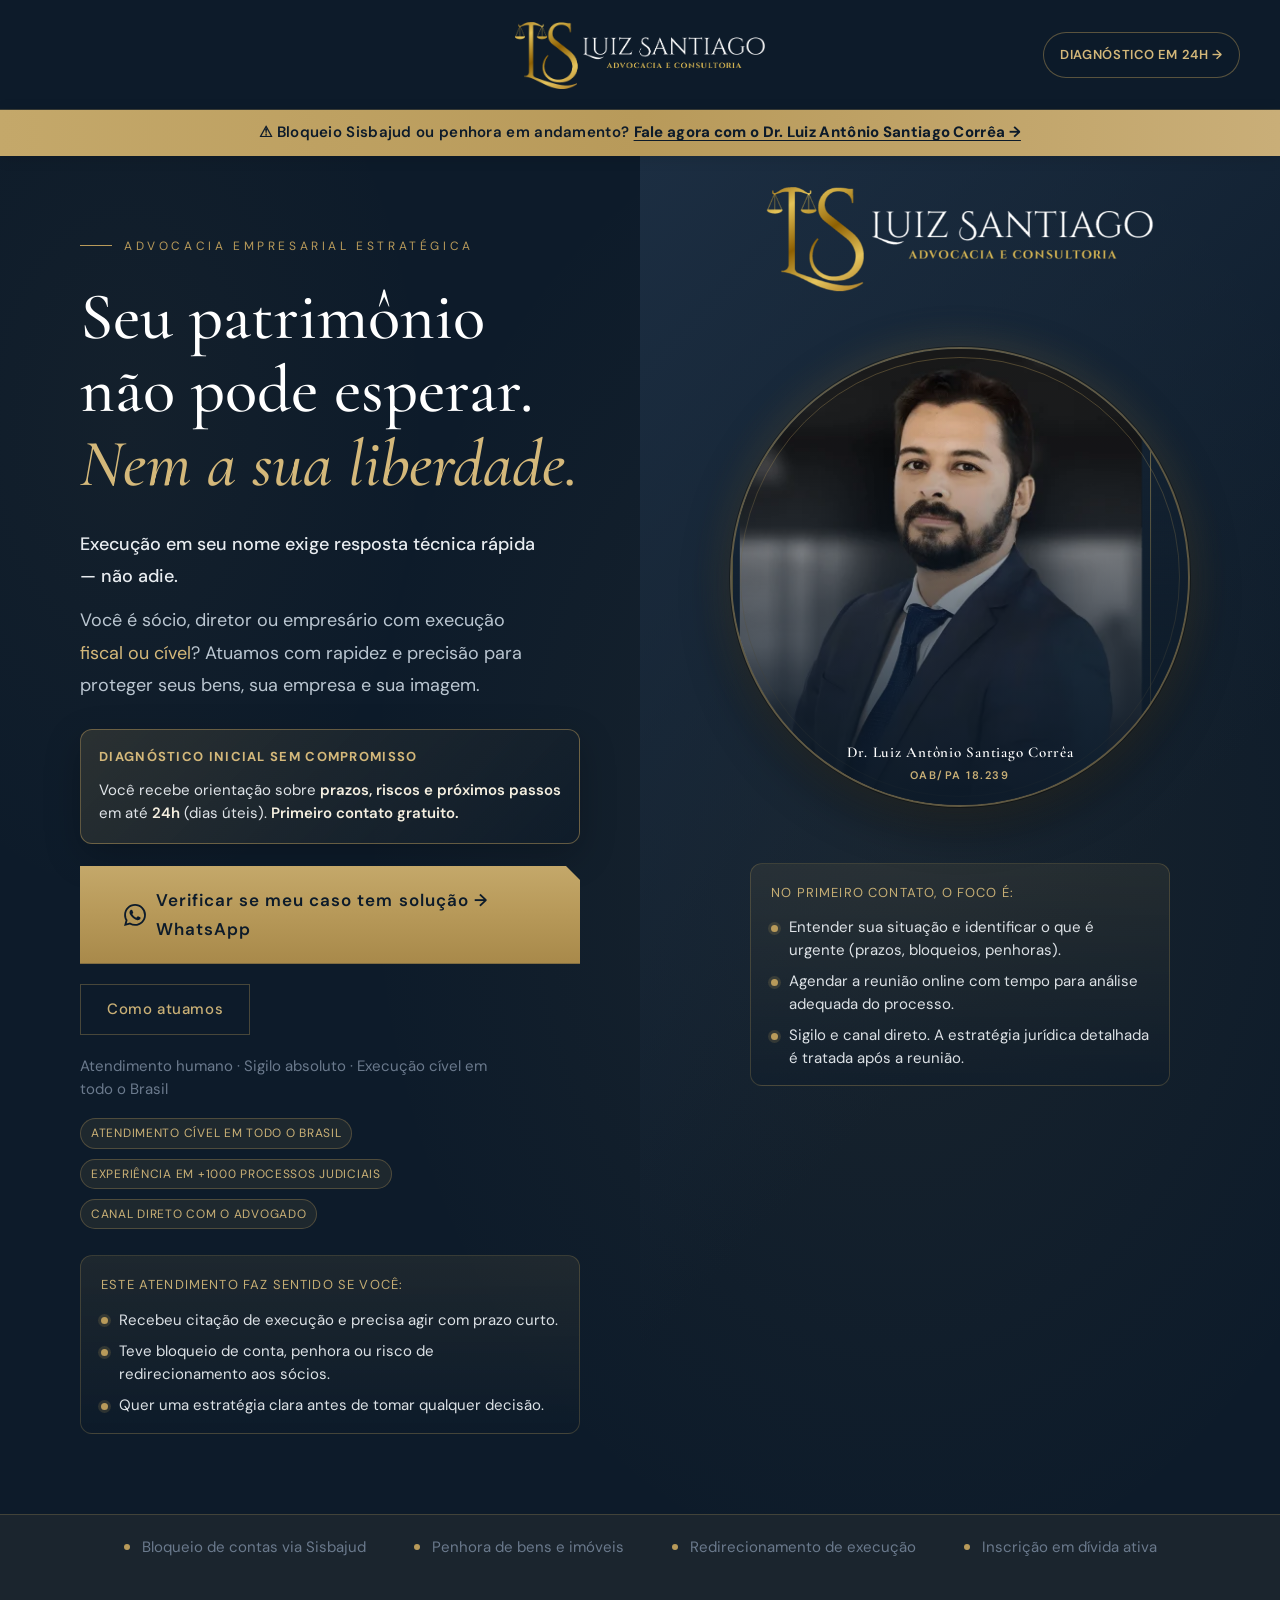
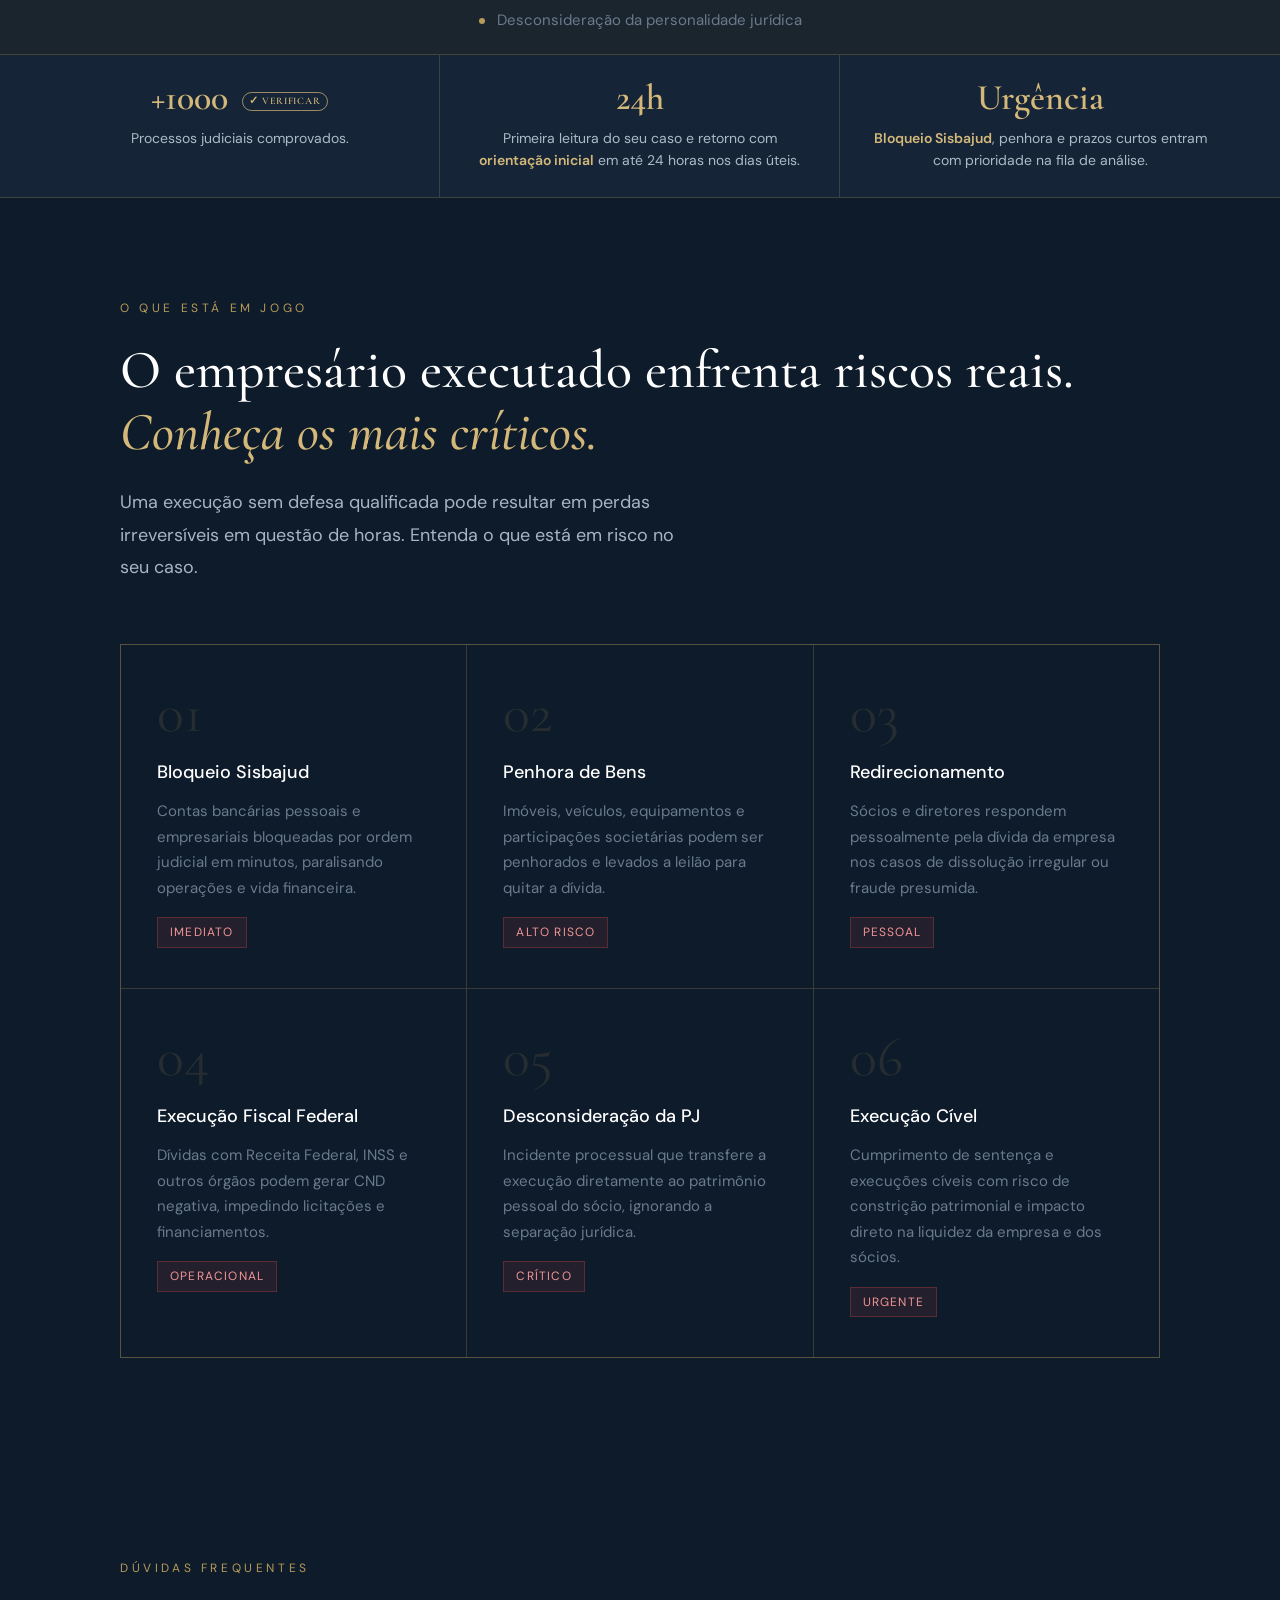
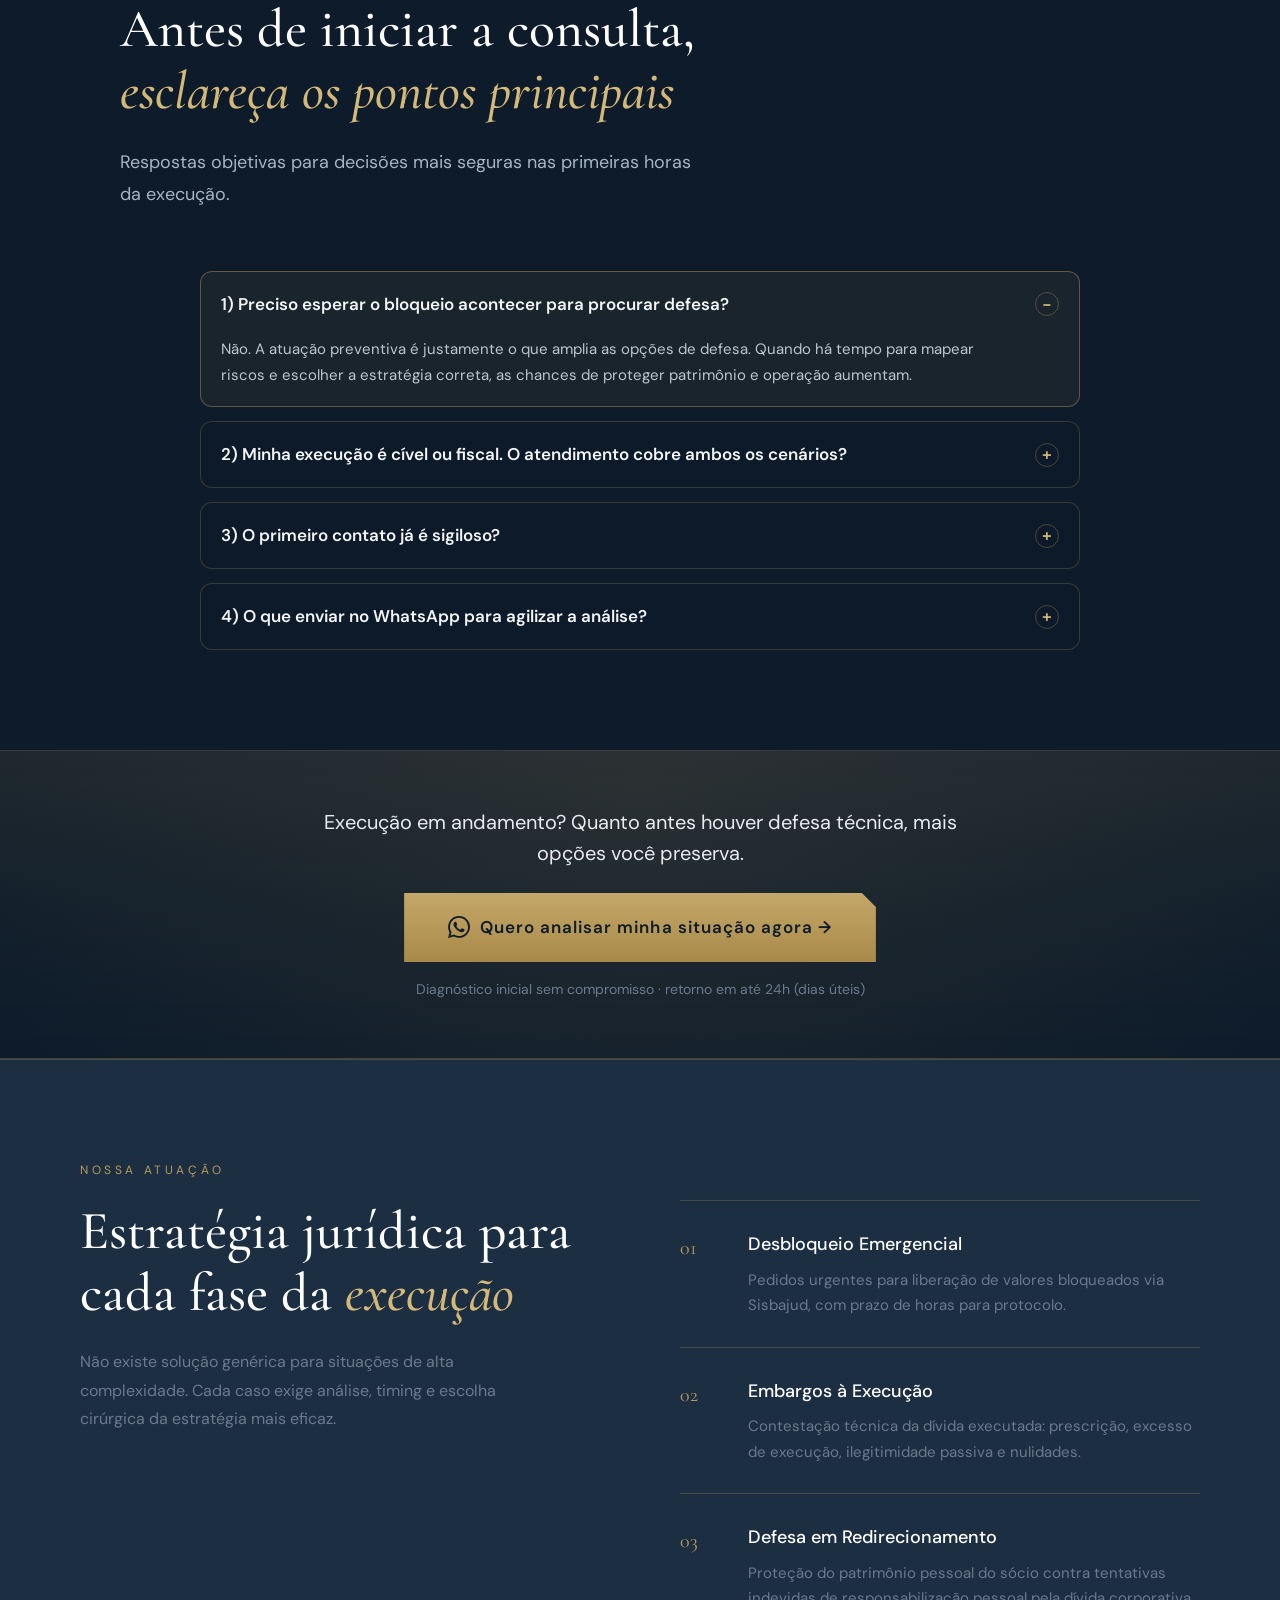
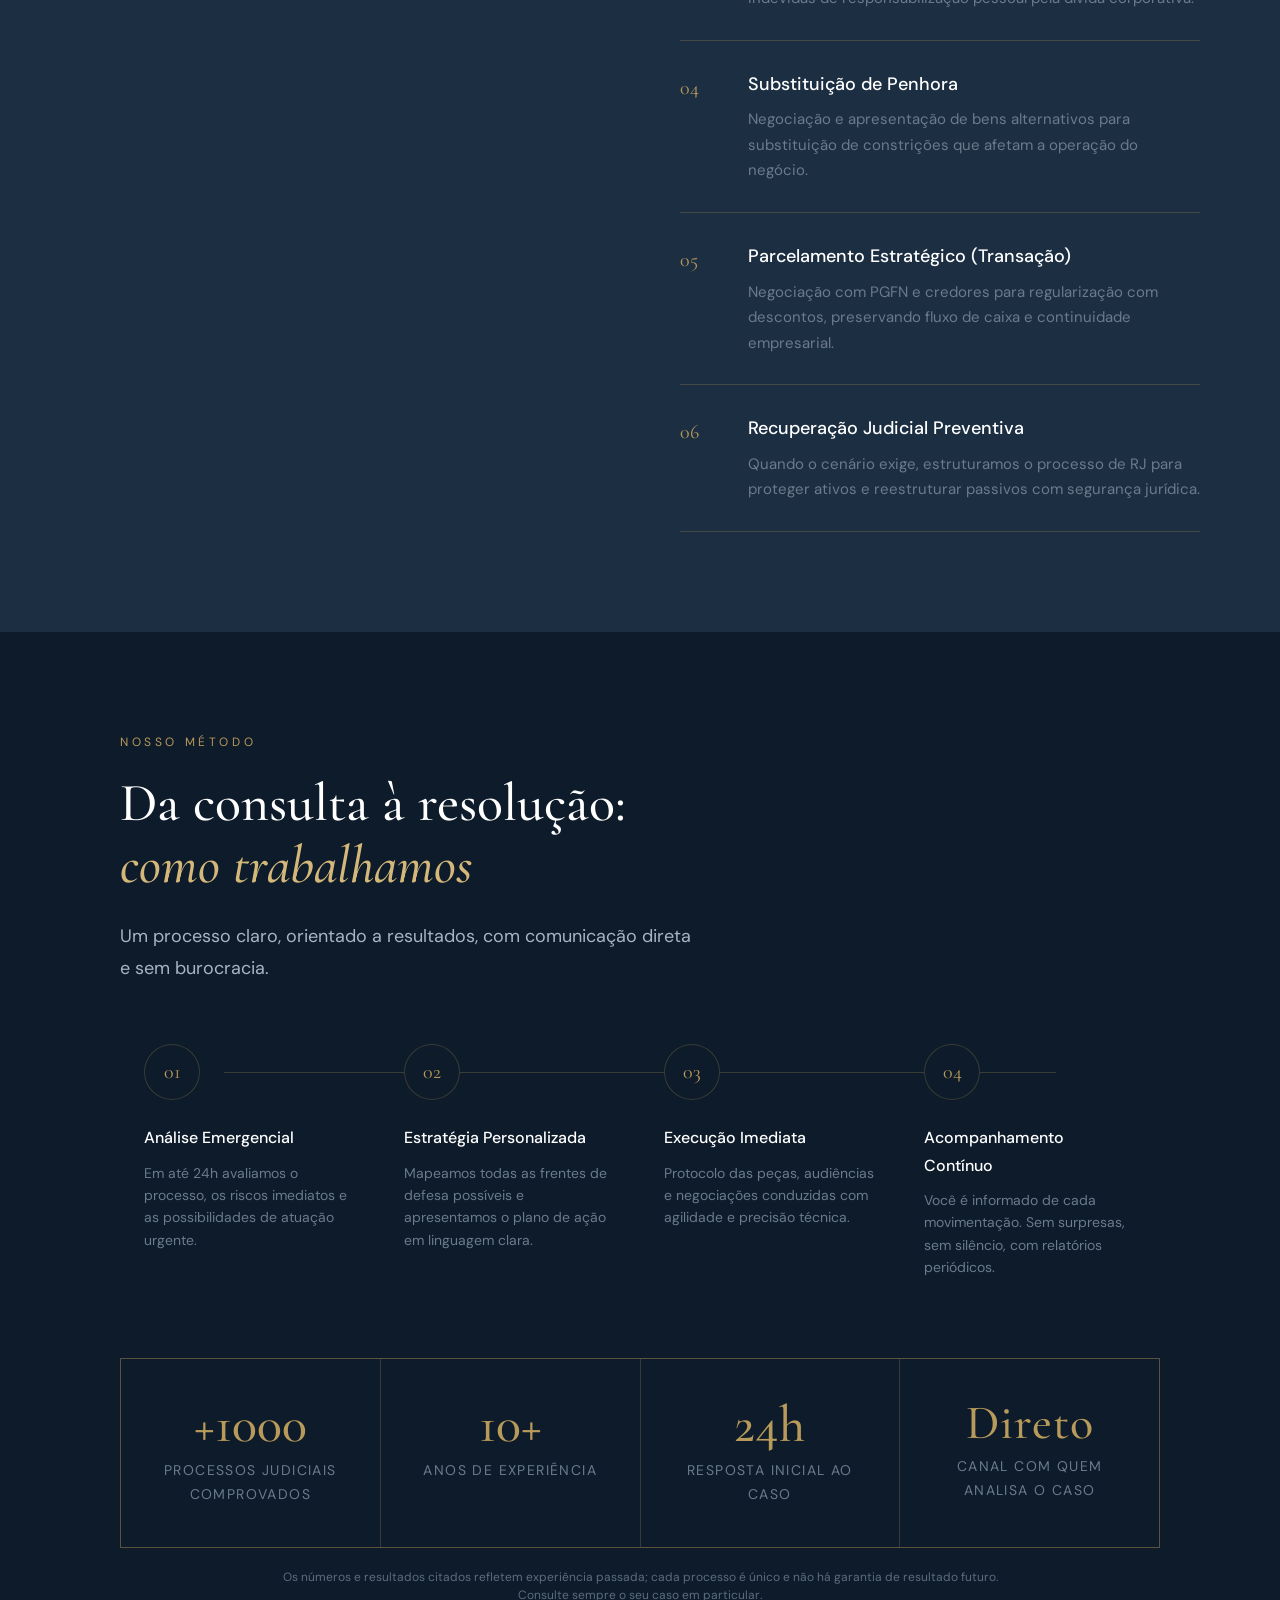
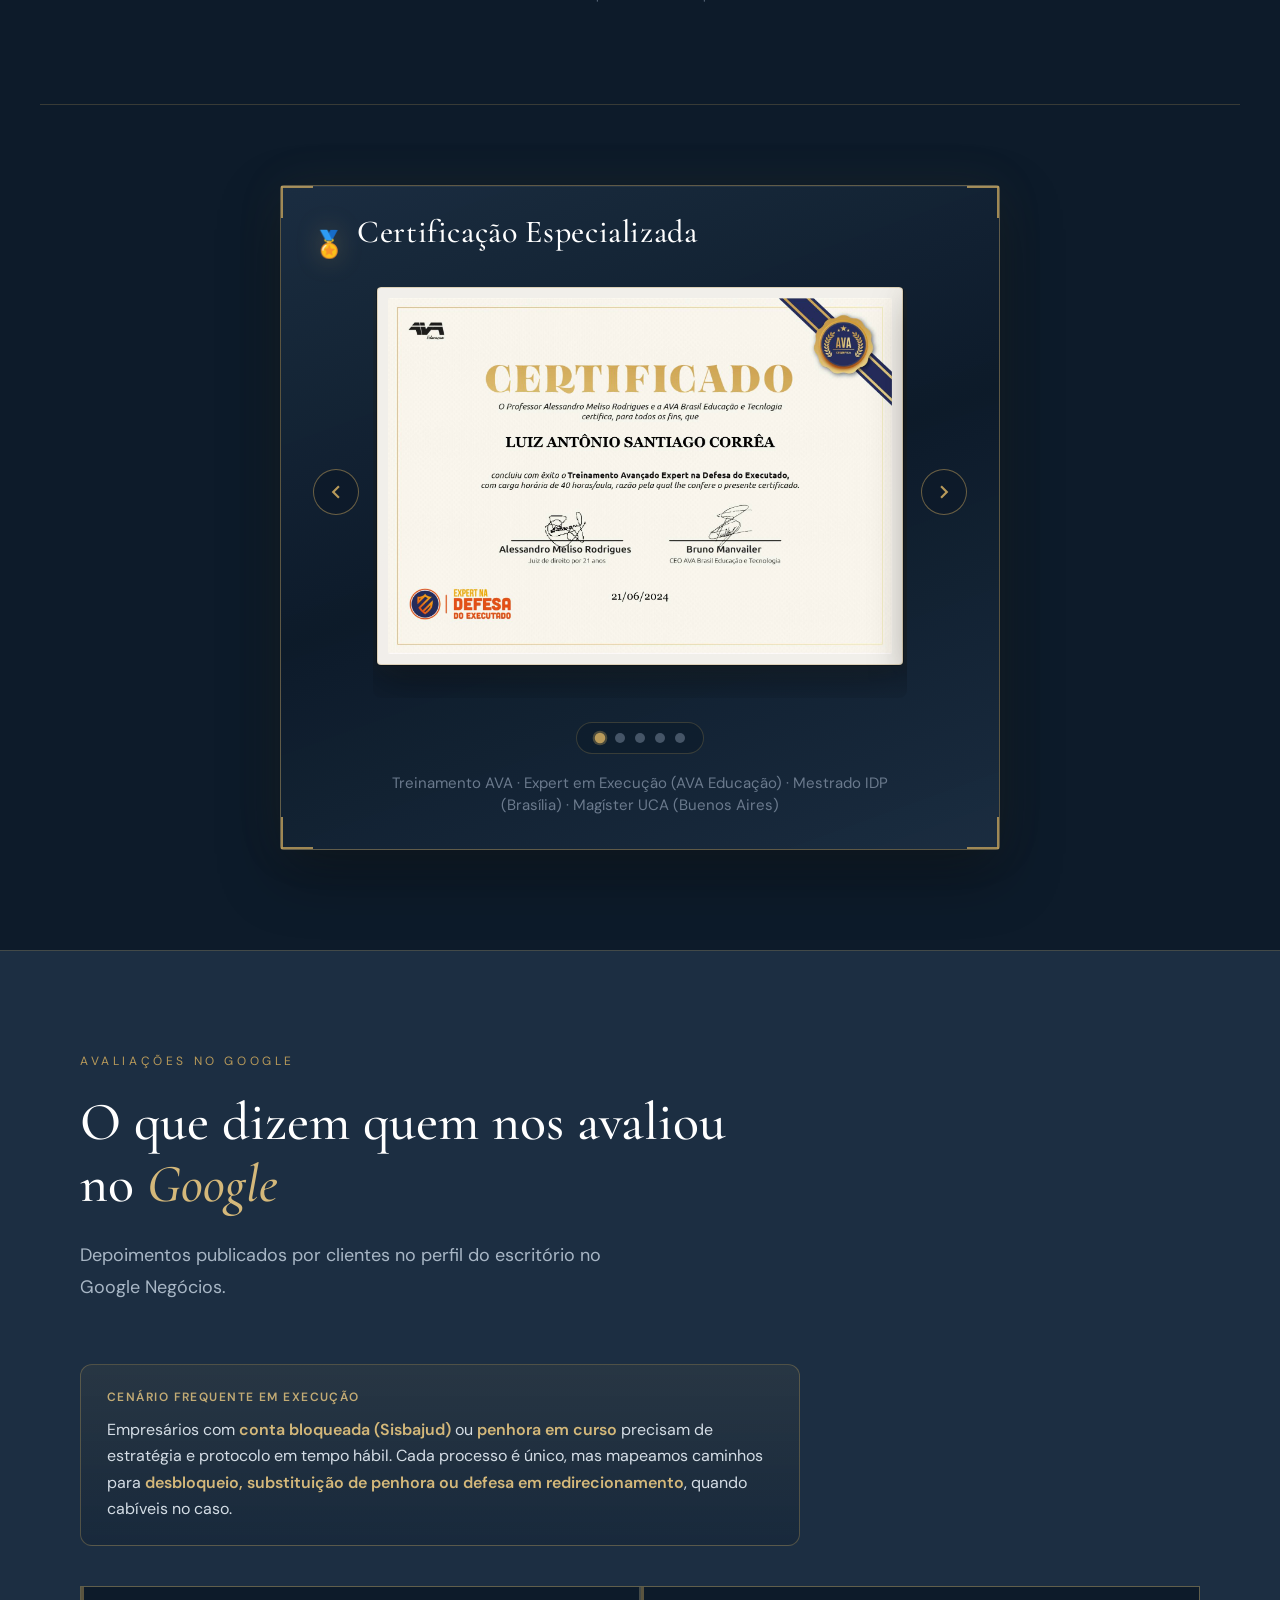
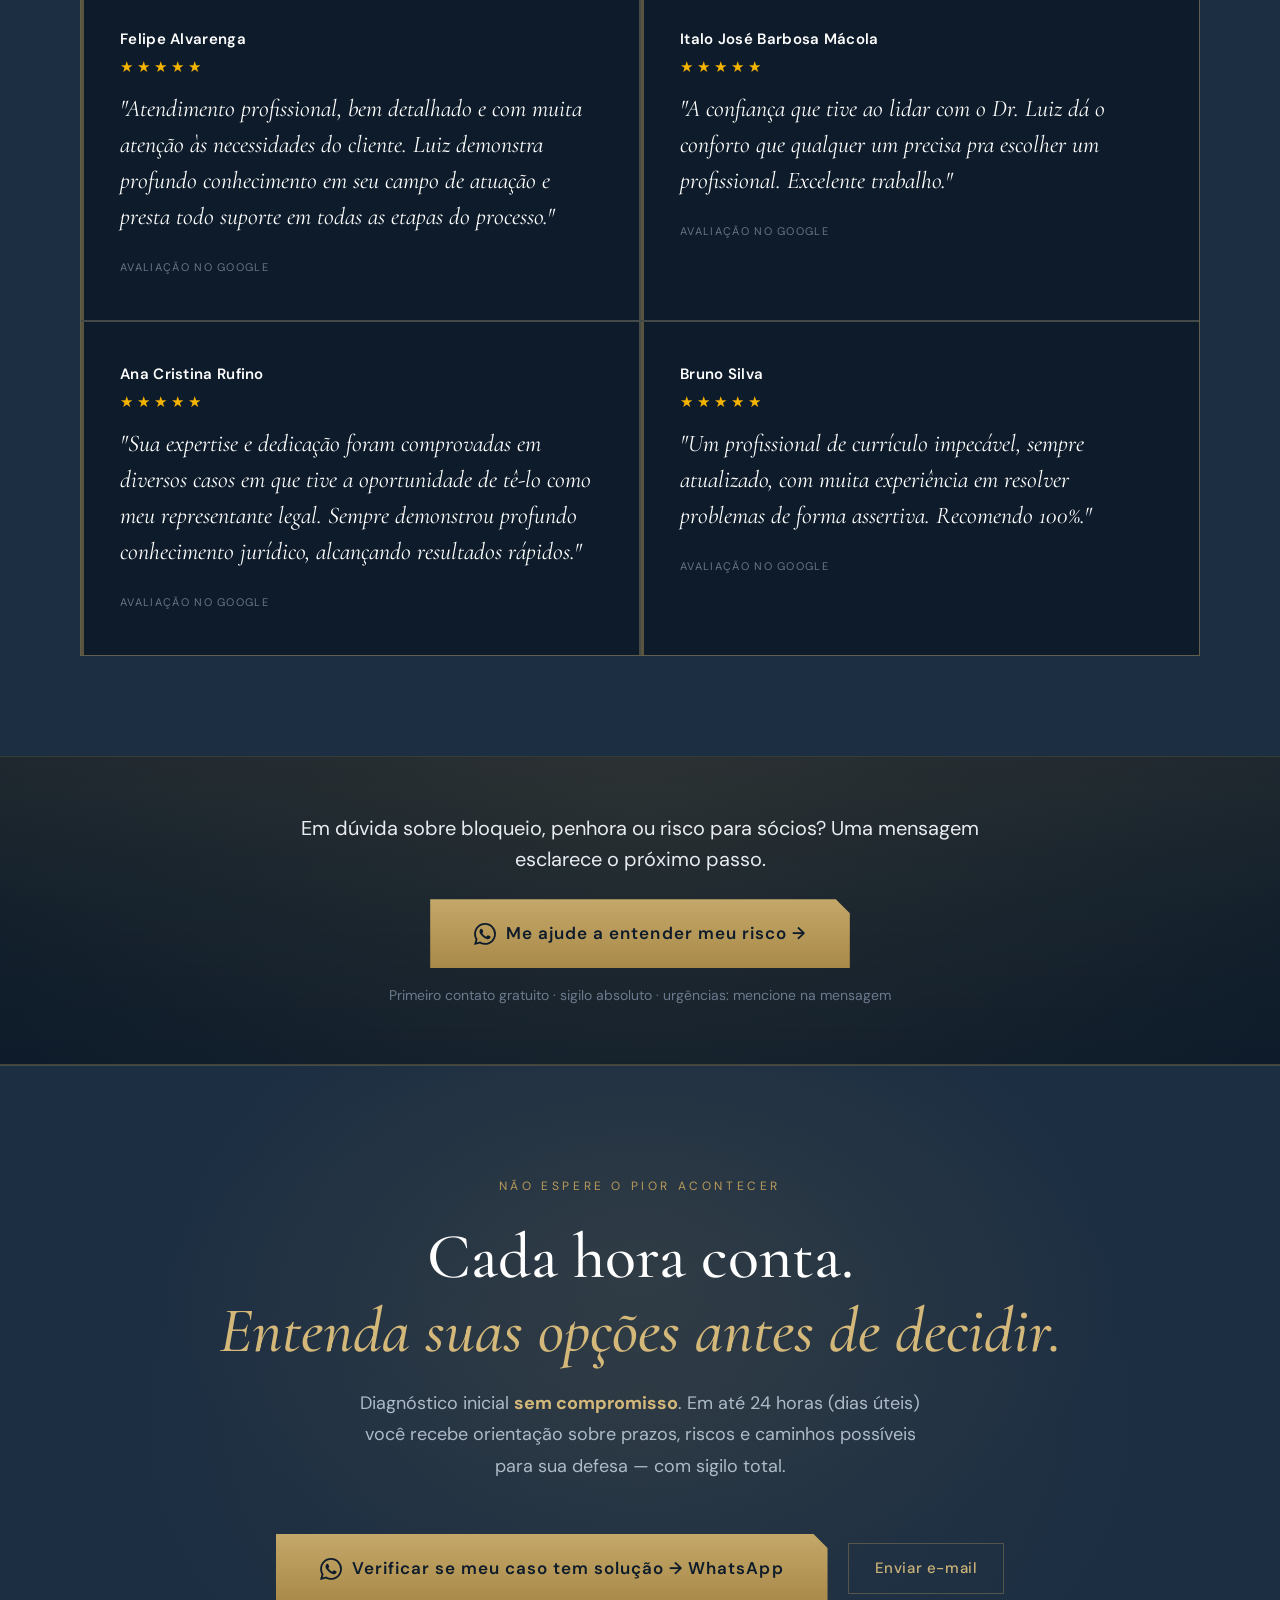
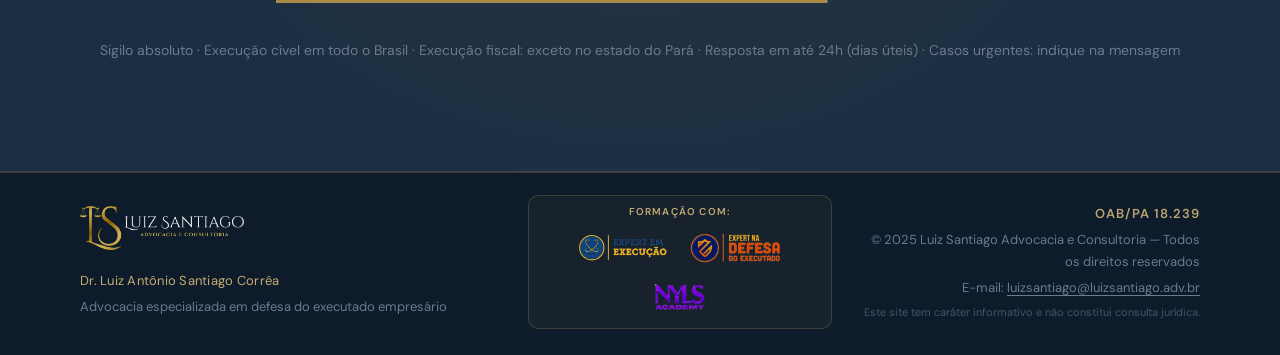
==== index.html @ 2e8dc031 "Imagem Open Graph (WhatsApp/redes) e meta tags og/twitter Made-with: Cursor" ====
<!DOCTYPE html>
<html lang="pt-BR">
<head>
<meta charset="UTF-8">
<meta name="viewport" content="width=device-width, initial-scale=1.0">
<meta name="description" content="Diagnóstico inicial sem compromisso — retorno em até 24h (dias úteis). Defesa do executado empresário em todo o Brasil: bloqueio Sisbajud, penhora, embargos, redirecionamento e execução fiscal. Primeiro contato gratuito pelo WhatsApp.">
<meta property="og:type" content="website">
<meta property="og:title" content="Defesa do Executado Empresário | Luiz Santiago Advocacia e Consultoria">
<meta property="og:description" content="Verifique se seu caso tem solução: análise inicial sem compromisso e retorno em até 24h (dias úteis). Execução cível em todo o Brasil · fiscal com exclusão do Pará. Sigilo total.">
<meta property="og:url" content="https://www.luizsantiagolaw.com.br/">
<meta property="og:image" content="https://www.luizsantiagolaw.com.br/assets/img/og/og-social-share.png">
<meta property="og:image:type" content="image/png">
<meta property="og:image:alt" content="Luiz Santiago Advocacia e Consultoria — Dr. Luiz Antônio Santiago Corrêa, OAB/PA 18.239">
<meta name="twitter:card" content="summary_large_image">
<meta name="twitter:title" content="Defesa do Executado Empresário | Luiz Santiago Advocacia e Consultoria">
<meta name="twitter:description" content="Verifique se seu caso tem solução: análise inicial sem compromisso e retorno em até 24h (dias úteis). Execução cível em todo o Brasil · fiscal com exclusão do Pará. Sigilo total.">
<meta name="twitter:image" content="https://www.luizsantiagolaw.com.br/assets/img/og/og-social-share.png">
<meta name="theme-color" content="#0D1B2A">
<title>Defesa do Executado Empresário | Luiz Santiago Advocacia e Consultoria</title>
<link href="https://fonts.googleapis.com/css2?family=Cormorant+Garamond:ital,wght@0,400;0,500;0,600;1,400;1,500&family=DM+Sans:wght@400;500;600;700&display=swap" rel="stylesheet">
<style>
  *, *::before, *::after { box-sizing: border-box; margin: 0; padding: 0; }

  :root {
    --gold: #B89A5A;
    --gold-light: #D4B87A;
    --gold-pale: #F5EFE0;
    --navy: #0D1B2A;
    --navy-mid: #1C2E42;
    --navy-soft: #2A3F57;
    --off-white: #F9F6F1;
    --text-muted: #6B7A8D;
    --border: rgba(184,154,90,0.25);
  }

  html {
    scroll-behavior: smooth;
    scroll-padding-top: max(72px, env(safe-area-inset-top));
  }

  body {
    font-family: 'DM Sans', sans-serif;
    background: var(--navy);
    color: var(--off-white);
    line-height: 1.7;
    overflow-x: hidden;
    font-size: 17px;
  }

  /* ─── TOPO / LOGO + CTA ─── */
  .site-header {
    display: flex;
    align-items: center;
    justify-content: center;
    padding: 22px 40px 20px;
    background: var(--navy);
    border-bottom: 1px solid var(--border);
    position: relative;
    z-index: 2;
  }

  .site-logo {
    display: block;
    line-height: 0;
    transition: opacity 0.2s;
  }

  .site-logo:hover {
    opacity: 0.92;
  }

  .site-logo img {
    height: 67px;
    width: auto;
    max-width: min(368px, 88vw);
    object-fit: contain;
    display: block;
  }

  .site-header-cta {
    position: absolute;
    right: 40px;
    top: 50%;
    transform: translateY(-50%);
    display: inline-flex;
    align-items: center;
    gap: 8px;
    padding: 11px 16px;
    border: 1px solid rgba(184,154,90,0.45);
    border-radius: 999px;
    color: var(--gold-light);
    text-decoration: none;
    font-size: 13px;
    font-weight: 600;
    letter-spacing: 0.05em;
    text-transform: uppercase;
    background: rgba(13,27,42,0.42);
    transition: border-color 0.25s, color 0.25s, background 0.25s, transform 0.25s;
  }

  .site-header-cta:hover {
    color: #fff;
    border-color: rgba(212,184,122,0.75);
    background: rgba(184,154,90,0.16);
    transform: translateY(calc(-50% - 1px));
  }

  .footer-logo {
    height: 44px;
    width: auto;
    max-width: 200px;
    object-fit: contain;
    flex-shrink: 0;
    opacity: 0.95;
  }

  .footer-brand-text {
    min-width: 0;
  }

  .footer-identity {
    display: flex;
    align-items: center;
    gap: 20px;
    flex-wrap: wrap;
    flex: 0 1 auto;
    min-width: 0;
    max-width: min(420px, 36vw);
  }

  .footer-cert-strip {
    display: flex;
    flex-direction: row;
    flex-wrap: wrap;
    align-items: center;
    justify-content: center;
    gap: 12px 18px;
    flex: 1 1 260px;
    min-width: 200px;
    max-width: 560px;
    padding: 10px 18px 12px;
    box-sizing: border-box;
    border: 1px solid var(--border);
    border-radius: 10px;
    background: rgba(184,154,90,0.06);
  }

  .footer-cert-label {
    margin: 0;
    font-size: 10px;
    font-weight: 600;
    letter-spacing: 0.12em;
    text-transform: uppercase;
    text-align: left;
    color: rgba(212,184,122,0.9);
    flex-shrink: 0;
    line-height: 1.2;
  }

  .footer-cert-logos-row {
    display: flex;
    align-items: center;
    justify-content: center;
    flex-wrap: wrap;
    gap: 14px 18px;
    flex: 1 1 auto;
    min-width: 0;
  }

  .footer-cert-img {
    height: 36px;
    width: auto;
    max-width: min(180px, 22vw);
    object-fit: contain;
    object-position: center;
    display: block;
    opacity: 0.96;
    flex-shrink: 0;
  }

  /* ─── HERO ─── */
  .hero {
    min-height: 100vh;
    display: grid;
    grid-template-columns: 1fr 1fr;
    position: relative;
    overflow: hidden;
  }

  .hero::before {
    content: '';
    position: absolute;
    inset: 0;
    background:
      radial-gradient(ellipse 60% 80% at 70% 50%, rgba(184,154,90,0.07) 0%, transparent 70%),
      radial-gradient(ellipse 40% 60% at 10% 20%, rgba(184,154,90,0.04) 0%, transparent 60%);
    pointer-events: none;
  }

  .hero-left {
    display: flex;
    flex-direction: column;
    justify-content: center;
    padding: 80px 60px 80px 80px;
    position: relative;
    z-index: 2;
  }

  .hero-right {
    position: relative;
    display: flex;
    align-items: center;
    justify-content: center;
  }

  .hero-right::before {
    content: '';
    position: absolute;
    inset: 0;
    background: linear-gradient(135deg, var(--navy-mid) 0%, transparent 60%);
    z-index: 1;
  }

  .hero-visual {
    position: relative;
    z-index: 2;
    width: 100%;
    height: 100%;
    display: flex;
    flex-direction: column;
    align-items: center;
    justify-content: flex-start;
    gap: 56px;
    padding: clamp(12px, 3.5vh, 44px) 32px 40px;
    box-sizing: border-box;
  }

  /* Duplicata decorativa do logo (link clicável só no header) */
  .hero-logo {
    display: block;
    line-height: 0;
    flex-shrink: 0;
    pointer-events: none;
    user-select: none;
  }

  .hero-logo img {
    height: 104px;
    width: auto;
    max-width: min(460px, 94vw);
    object-fit: contain;
    display: block;
  }

  .seal {
    width: min(460px, 44vw);
    height: min(460px, 44vw);
    border: 2px solid rgba(184,154,90,0.45);
    border-radius: 50%;
    position: relative;
    overflow: hidden;
    padding: 0;
    flex-shrink: 0;
    z-index: 1;
    box-shadow:
      0 0 0 1px rgba(0,0,0,0.35),
      0 16px 48px rgba(0,0,0,0.45),
      0 0 40px rgba(184,154,90,0.25);
  }

  .seal::before {
    content: '';
    position: absolute;
    inset: 8px;
    border: 1px solid rgba(184,154,90,0.35);
    border-radius: 50%;
    z-index: 1;
    pointer-events: none;
  }

  .seal-photo {
    width: 100%;
    height: 100%;
    object-fit: cover;
    object-position: center 20%;
    display: block;
    position: relative;
    z-index: 0;
  }

  .seal-overlay {
    position: absolute;
    inset: 0;
    display: flex;
    flex-direction: column;
    align-items: center;
    justify-content: flex-end;
    text-align: center;
    padding: 18px 18px 22px;
    z-index: 2;
    pointer-events: none;
    background: linear-gradient(
      to top,
      rgba(13,27,42,0.96) 0%,
      rgba(13,27,42,0.55) 45%,
      rgba(13,27,42,0.12) 78%,
      transparent 100%
    );
  }

  .seal-overlay-name {
    font-family: 'Cormorant Garamond', serif;
    font-size: 15px;
    font-weight: 600;
    color: #fff;
    letter-spacing: 0.05em;
    line-height: 1.3;
    margin-bottom: 6px;
  }

  .seal-overlay-oab {
    font-size: 11px;
    font-weight: 600;
    letter-spacing: 0.14em;
    text-transform: uppercase;
    color: rgba(212, 184, 122, 0.95);
    margin-bottom: 0;
    line-height: 1.35;
  }

  .eyebrow {
    font-size: 12px;
    letter-spacing: 0.3em;
    text-transform: uppercase;
    color: var(--gold);
    margin-bottom: 24px;
    display: flex;
    align-items: center;
    gap: 12px;
  }

  .eyebrow::before {
    content: '';
    width: 32px;
    height: 1px;
    background: var(--gold);
    display: block;
  }

  h1 {
    font-family: 'Cormorant Garamond', serif;
    font-size: clamp(44px, 5.2vw, 68px);
    font-weight: 500;
    line-height: 1.1;
    margin-bottom: 28px;
    color: #fff;
  }

  h1 em {
    font-style: italic;
    color: var(--gold-light);
  }

  .hero-desc {
    font-size: 18px;
    color: rgba(196, 208, 218, 0.95);
    max-width: 460px;
    margin-bottom: 28px;
    line-height: 1.8;
  }

  .hero-desc .copy-lead {
    display: block;
    color: #e8ecf0;
    font-weight: 500;
    margin-bottom: 0.65em;
  }

  .text-highlight {
    color: var(--gold-light);
  }

  .cta-group {
    display: flex;
    gap: 20px;
    flex-wrap: wrap;
    align-items: center;
  }

  .cta-group--center {
    justify-content: center;
  }

  /* Blocos full-bleed (substituem padding inline — responsivo) */
  .section-band {
    box-sizing: border-box;
    width: 100%;
    max-width: 100%;
    margin: 0;
    border-top: 1px solid var(--border);
    background: var(--navy-mid);
    padding: 100px 80px;
  }

  .section-band-inner {
    max-width: 1200px;
    margin: 0 auto;
  }

  .services-lead {
    font-size: 16px;
    color: var(--text-muted);
    line-height: 1.8;
    max-width: 460px;
  }

  @keyframes ctaPulseGlow {
    0%, 100% {
      box-shadow:
        0 0 0 1px rgba(0,0,0,0.12),
        0 8px 28px rgba(0,0,0,0.28),
        0 0 24px rgba(184,154,90,0.42);
    }
    50% {
      box-shadow:
        0 0 0 1px rgba(0,0,0,0.1),
        0 10px 32px rgba(0,0,0,0.32),
        0 0 44px rgba(184,154,90,0.72);
    }
  }

  .btn-primary {
    position: relative;
    background: linear-gradient(180deg, #C4A86A 0%, var(--gold) 45%, #A8894A 100%);
    color: var(--navy);
    padding: 20px 44px;
    font-size: 17px;
    font-weight: 600;
    letter-spacing: 0.06em;
    text-decoration: none;
    display: inline-block;
    transition: background 0.3s, transform 0.3s, box-shadow 0.3s;
    clip-path: polygon(0 0, calc(100% - 14px) 0, 100% 14px, 100% 100%, 0 100%);
    box-shadow:
      0 0 0 1px rgba(0,0,0,0.1),
      0 8px 28px rgba(0,0,0,0.22),
      0 0 28px rgba(184,154,90,0.35);
  }

  .hero .cta-group .btn-primary.btn-wa {
    animation: ctaPulseGlow 3.2s ease-in-out infinite;
  }

  .btn-primary.btn-wa {
    display: inline-flex;
    align-items: center;
    justify-content: center;
    gap: 10px;
  }

  .btn-primary.btn-wa::before {
    content: '';
    width: 22px;
    height: 22px;
    flex-shrink: 0;
    background-color: #0D1B2A;
    -webkit-mask: url("data:image/svg+xml,%3Csvg xmlns='http://www.w3.org/2000/svg' viewBox='0 0 24 24'%3E%3Cpath fill='%23000' d='M17.472 14.382c-.297-.149-1.758-.867-2.03-.967-.273-.099-.471-.148-.67.15-.197.297-.767.966-.94 1.164-.173.199-.347.223-.644.075-.297-.15-1.255-.463-2.39-1.475-.883-.788-1.48-1.761-1.653-2.059-.173-.297-.018-.458.13-.606.134-.133.298-.347.446-.52.149-.174.198-.298.298-.497.099-.198.05-.371-.025-.52-.075-.149-.669-1.612-.916-2.207-.242-.579-.487-.5-.669-.51-.173-.008-.371-.01-.57-.01-.198 0-.52.074-.792.372-.272.297-1.04 1.016-1.04 2.479 0 1.462 1.065 2.875 1.213 3.074.149.198 2.096 3.2 5.077 4.487.709.306 1.262.489 1.694.625.712.227 1.36.195 1.871.118.571-.085 1.758-.719 2.006-1.413.248-.694.248-1.289.173-1.413-.074-.124-.272-.198-.57-.347m-5.421 7.403h-.004a9.87 9.87 0 01-5.031-1.378l-.361-.214-3.741.982.998-3.648-.235-.374a9.86 9.86 0 01-1.51-5.26c.001-5.45 4.436-9.884 9.888-9.884 2.64 0 5.122 1.03 6.988 2.898a9.825 9.825 0 012.893 6.994c-.003 5.45-4.435 9.884-9.885 9.884m8.413-18.297A11.815 11.815 0 0012.05 0C5.495 0 .16 5.335.157 11.892c0 2.096.547 4.142 1.588 5.945L.057 24l6.305-1.654a11.882 11.882 0 005.683 1.448h.005c6.554 0 11.89-5.335 11.893-11.893a11.821 11.821 0 00-3.48-8.413z'/%3E%3C/svg%3E") center/contain no-repeat;
    mask: url("data:image/svg+xml,%3Csvg xmlns='http://www.w3.org/2000/svg' viewBox='0 0 24 24'%3E%3Cpath fill='%23000' d='M17.472 14.382c-.297-.149-1.758-.867-2.03-.967-.273-.099-.471-.148-.67.15-.197.297-.767.966-.94 1.164-.173.199-.347.223-.644.075-.297-.15-1.255-.463-2.39-1.475-.883-.788-1.48-1.761-1.653-2.059-.173-.297-.018-.458.13-.606.134-.133.298-.347.446-.52.149-.174.198-.298.298-.497.099-.198.05-.371-.025-.52-.075-.149-.669-1.612-.916-2.207-.242-.579-.487-.5-.669-.51-.173-.008-.371-.01-.57-.01-.198 0-.52.074-.792.372-.272.297-1.04 1.016-1.04 2.479 0 1.462 1.065 2.875 1.213 3.074.149.198 2.096 3.2 5.077 4.487.709.306 1.262.489 1.694.625.712.227 1.36.195 1.871.118.571-.085 1.758-.719 2.006-1.413.248-.694.248-1.289.173-1.413-.074-.124-.272-.198-.57-.347m-5.421 7.403h-.004a9.87 9.87 0 01-5.031-1.378l-.361-.214-3.741.982.998-3.648-.235-.374a9.86 9.86 0 01-1.51-5.26c.001-5.45 4.436-9.884 9.888-9.884 2.64 0 5.122 1.03 6.988 2.898a9.825 9.825 0 012.893 6.994c-.003 5.45-4.435 9.884-9.885 9.884m8.413-18.297A11.815 11.815 0 0012.05 0C5.495 0 .16 5.335.157 11.892c0 2.096.547 4.142 1.588 5.945L.057 24l6.305-1.654a11.882 11.882 0 005.683 1.448h.005c6.554 0 11.89-5.335 11.893-11.893a11.821 11.821 0 00-3.48-8.413z'/%3E%3C/svg%3E") center/contain no-repeat;
  }

  .btn-primary:hover {
    background: linear-gradient(180deg, #D4BC85 0%, var(--gold-light) 50%, #C4A86A 100%);
    transform: translateY(-4px) scale(1.03);
    animation: none;
    box-shadow:
      0 0 0 1px rgba(255,255,255,0.12),
      0 16px 44px rgba(0,0,0,0.35),
      0 0 52px rgba(184,154,90,0.85);
  }

  .btn-primary:active {
    transform: translateY(-1px) scale(1.01);
  }

  .btn-ghost {
    border: 1px solid rgba(184,154,90,0.35);
    color: rgba(212,184,122,0.95);
    padding: 12px 26px;
    font-size: 15px;
    font-weight: 500;
    letter-spacing: 0.04em;
    text-decoration: none;
    display: inline-block;
    transition: border-color 0.2s, color 0.2s, background 0.2s;
    background: transparent;
  }

  .btn-ghost:hover {
    border-color: var(--gold);
    color: var(--gold);
    transform: none;
    box-shadow: none;
    background: rgba(184,154,90,0.06);
  }

  /* ─── DIVIDER ─── */
  .divider-line {
    width: 100%;
    height: 1px;
    background: var(--border);
  }

  /* ─── URGENCY STRIP ─── */
  .urgency-strip {
    background: rgba(184,154,90,0.08);
    border-top: 1px solid var(--border);
    border-bottom: 1px solid var(--border);
    padding: 20px 80px;
    display: flex;
    gap: 48px;
    align-items: center;
    justify-content: center;
    flex-wrap: wrap;
  }

  .urgency-item {
    display: flex;
    align-items: center;
    gap: 12px;
    font-size: 15px;
    color: var(--text-muted);
  }

  .urgency-dot {
    width: 6px;
    height: 6px;
    border-radius: 50%;
    background: var(--gold);
    flex-shrink: 0;
  }

  /* ─── PROVA SOCIAL RÁPIDA (primeiro scroll — ads) ─── */
  .proof-strip {
    display: flex;
    flex-wrap: wrap;
    justify-content: center;
    align-items: stretch;
    gap: 0;
    background: rgba(28,46,66,0.55);
    border-bottom: 1px solid var(--border);
    padding: 0;
    max-width: 100%;
  }

  .proof-strip-item {
    flex: 1 1 240px;
    min-width: 200px;
    max-width: 400px;
    text-align: center;
    padding: 22px 28px 26px;
    border-right: 1px solid var(--border);
  }

  .proof-strip-item:last-child {
    border-right: none;
  }

  .proof-strip-strong {
    font-family: 'Cormorant Garamond', serif;
    font-size: clamp(28px, 3.2vw, 36px);
    font-weight: 600;
    color: var(--gold-light);
    line-height: 1.15;
    margin-bottom: 10px;
    transition: transform 0.25s ease, text-shadow 0.25s ease;
  }

  .proof-strip-strong-link {
    display: inline-block;
    text-decoration: none;
    color: inherit;
    animation: proofPulse 3.2s ease-in-out infinite;
  }

  .proof-strip-strong-link:hover,
  .proof-strip-strong-link:focus-visible {
    animation-play-state: paused;
  }

  .proof-strip-strong-link:hover .proof-strip-strong,
  .proof-strip-strong-link:focus-visible .proof-strip-strong {
    transform: translateY(-1px) scale(1.04);
    text-shadow:
      0 0 16px rgba(184,154,90,0.75),
      0 0 32px rgba(184,154,90,0.55);
  }

  @keyframes proofPulse {
    0%, 100% {
      transform: translateY(0) scale(1);
      text-shadow:
        0 0 0 rgba(184,154,90,0),
        0 0 0 rgba(184,154,90,0);
    }
    50% {
      transform: translateY(-1px) scale(1.05);
      text-shadow:
        0 0 10px rgba(184,154,90,0.6),
        0 0 26px rgba(184,154,90,0.4);
    }
  }

  .proof-strip-text {
    font-size: 14px;
    line-height: 1.55;
    color: rgba(180, 194, 208, 0.95);
    margin: 0;
  }

  .proof-strip-text strong {
    color: var(--gold-light);
    font-weight: 600;
  }

  .hero-offer {
    max-width: 520px;
    margin-bottom: 22px;
    padding: 16px 18px 18px;
    border: 1px solid rgba(184,154,90,0.48);
    border-radius: 12px;
    background: linear-gradient(135deg, rgba(184,154,90,0.16) 0%, rgba(13,27,42,0.55) 100%);
    box-shadow: 0 12px 36px rgba(0,0,0,0.22);
  }

  .hero-offer-title {
    font-size: 13px;
    font-weight: 700;
    letter-spacing: 0.1em;
    text-transform: uppercase;
    color: var(--gold-light);
    margin: 0 0 10px;
  }

  .hero-offer-sub {
    font-size: 15px;
    line-height: 1.55;
    color: rgba(232,236,240,0.96);
    margin: 0;
  }

  .hero-offer-sub strong {
    color: var(--gold-pale);
    font-weight: 600;
  }

  .proof-spotlight {
    margin: 0 0 40px;
    padding: 22px 26px;
    border: 1px solid rgba(184,154,90,0.35);
    border-radius: 12px;
    background: linear-gradient(180deg, rgba(184,154,90,0.08), rgba(13,27,42,0.25));
    max-width: 720px;
  }

  .proof-spotlight-label {
    font-size: 12px;
    font-weight: 600;
    letter-spacing: 0.12em;
    text-transform: uppercase;
    color: rgba(212,184,122,0.9);
    margin: 0 0 10px;
  }

  .proof-spotlight-text {
    font-size: 16px;
    line-height: 1.65;
    color: rgba(220,228,236,0.96);
    margin: 0;
  }

  .proof-spotlight-text strong {
    color: var(--gold-light);
    font-weight: 600;
  }

  /* ─── SECTION ─── */
  section {
    padding: 100px 80px;
    max-width: 1200px;
    margin: 0 auto;
  }

  .section-label {
    font-size: 12px;
    letter-spacing: 0.3em;
    text-transform: uppercase;
    color: var(--gold);
    margin-bottom: 20px;
  }

  h2 {
    font-family: 'Cormorant Garamond', serif;
    font-size: clamp(34px, 4.2vw, 54px);
    font-weight: 500;
    line-height: 1.15;
    margin-bottom: 24px;
    color: #fff;
  }

  h2 em { font-style: italic; color: var(--gold-light); }

  .section-intro {
    font-size: 18px;
    color: rgba(180, 194, 208, 0.92);
    max-width: 580px;
    line-height: 1.8;
    margin-bottom: 60px;
  }

  /* ─── RISCO CARDS ─── */
  .risks-grid {
    display: grid;
    grid-template-columns: repeat(3, 1fr);
    gap: 1px;
    background: var(--border);
    border: 1px solid var(--border);
  }

  .risk-card {
    background: var(--navy);
    padding: 40px 36px;
    position: relative;
    transition: background 0.2s;
  }

  .risk-card:hover { background: var(--navy-mid); }

  .risk-number {
    font-family: 'Cormorant Garamond', serif;
    font-size: 56px;
    font-weight: 400;
    color: rgba(184,154,90,0.15);
    line-height: 1;
    margin-bottom: 16px;
  }

  .risk-title {
    font-size: 18px;
    font-weight: 500;
    color: #fff;
    margin-bottom: 12px;
  }

  .risk-desc {
    font-size: 15px;
    color: var(--text-muted);
    line-height: 1.7;
  }

  .risk-tag {
    display: inline-block;
    background: rgba(226, 75, 74, 0.1);
    border: 1px solid rgba(226,75,74,0.3);
    color: #F09595;
    font-size: 12px;
    letter-spacing: 0.1em;
    padding: 4px 12px;
    margin-top: 16px;
    text-transform: uppercase;
  }

  /* ─── COMO ATUAMOS ─── */
  .services-layout {
    display: grid;
    grid-template-columns: 1fr 1fr;
    gap: 80px;
    align-items: start;
  }

  .services-list {
    list-style: none;
  }

  .service-item {
    border-top: 1px solid var(--border);
    padding: 28px 0;
    display: grid;
    grid-template-columns: 48px 1fr;
    gap: 20px;
    align-items: start;
    cursor: pointer;
    transition: all 0.2s;
  }

  .service-item:last-child { border-bottom: 1px solid var(--border); }

  .service-num {
    font-family: 'Cormorant Garamond', serif;
    font-size: 20px;
    color: var(--gold);
    padding-top: 2px;
  }

  .service-name {
    font-size: 18px;
    font-weight: 500;
    color: #fff;
    margin-bottom: 8px;
  }

  .service-desc {
    font-size: 15px;
    color: var(--text-muted);
    line-height: 1.7;
  }

  /* ─── DEPOIMENTOS ─── */
  .testimonials-grid {
    display: grid;
    grid-template-columns: 1fr 1fr;
    gap: 2px;
    background: var(--border);
    border: 1px solid var(--border);
  }

  .testimonial {
    background: var(--navy);
    padding: 40px 40px 40px 36px;
    border-left: 3px solid rgba(184,154,90,0.45);
    transition: border-color 0.2s, background 0.2s;
  }

  .testimonial:hover {
    border-left-color: rgba(184,154,90,0.85);
    background: rgba(28,46,66,0.35);
  }

  .testimonial-byline {
    margin-bottom: 16px;
  }

  .testimonial-name {
    font-family: 'DM Sans', sans-serif;
    font-size: 15px;
    font-weight: 600;
    color: #fff;
    letter-spacing: 0.02em;
    margin-bottom: 8px;
  }

  .testimonial-stars {
    color: #F4B400;
    font-size: 15px;
    letter-spacing: 4px;
    line-height: 1;
  }

  .testimonial-quote {
    font-family: 'Cormorant Garamond', serif;
    font-size: 24px;
    font-style: italic;
    color: #fff;
    line-height: 1.5;
    margin: 0 0 16px;
  }

  .testimonial-quote strong {
    font-style: normal;
    font-weight: 600;
    color: var(--gold-light);
  }

  .testimonial-google {
    font-size: 11px;
    letter-spacing: 0.12em;
    text-transform: uppercase;
    color: rgba(107, 122, 141, 0.95);
  }

  /* ─── STATS ─── */
  .stats-row {
    display: grid;
    grid-template-columns: repeat(4, 1fr);
    gap: 1px;
    background: var(--border);
    border: 1px solid var(--border);
    margin-top: 80px;
  }

  .stat-block {
    background: var(--navy);
    padding: 40px 36px;
    text-align: center;
  }

  .stat-number {
    font-family: 'Cormorant Garamond', serif;
    font-size: 52px;
    font-weight: 500;
    color: var(--gold);
    line-height: 1;
    margin-bottom: 8px;
  }

  .stat-label {
    font-size: 14px;
    color: var(--text-muted);
    text-transform: uppercase;
    letter-spacing: 0.1em;
  }

  .stat-number--word {
    font-size: clamp(36px, 4vw, 48px);
    letter-spacing: 0.02em;
  }

  .stats-disclaimer {
    font-size: 12px;
    color: rgba(107,122,141,0.85);
    text-align: center;
    margin-top: 20px;
    max-width: 720px;
    margin-left: auto;
    margin-right: auto;
    line-height: 1.5;
  }

  /* ─── CTA INLINE (entre seções) ─── */
  .cta-inline {
    border-top: 1px solid var(--border);
    border-bottom: 1px solid var(--border);
    background: linear-gradient(180deg, rgba(184,154,90,0.1) 0%, rgba(184,154,90,0.04) 50%, rgba(13,27,42,0.4) 100%);
    padding: 56px 80px;
    text-align: center;
    position: relative;
    overflow: hidden;
  }

  .cta-inline::before {
    content: '';
    position: absolute;
    inset: -40%;
    background: radial-gradient(circle at 50% 30%, rgba(184,154,90,0.1) 0%, transparent 55%);
    pointer-events: none;
    opacity: 0.85;
  }

  .cta-inline-inner {
    position: relative;
    z-index: 1;
    max-width: 680px;
    margin: 0 auto;
  }

  .cta-inline-text {
    font-size: 20px;
    color: #e8ecf0;
    margin-bottom: 24px;
    line-height: 1.55;
  }

  .cta-inline-note {
    font-size: 14px;
    color: var(--text-muted);
    margin-top: 16px;
  }

  .hero-cta-note {
    font-size: 15px;
    color: var(--text-muted);
    margin-top: 20px;
    max-width: 420px;
    line-height: 1.5;
  }

  .hero-trust-list {
    list-style: none;
    display: flex;
    flex-wrap: wrap;
    gap: 10px;
    margin-top: 18px;
    max-width: 560px;
  }

  .hero-trust-list li {
    font-size: 12px;
    letter-spacing: 0.06em;
    text-transform: uppercase;
    color: rgba(212,184,122,0.95);
    border: 1px solid rgba(184,154,90,0.32);
    background: rgba(184,154,90,0.1);
    padding: 7px 10px;
    border-radius: 999px;
    line-height: 1.2;
  }

  .hero-qualifier {
    margin-top: 26px;
    max-width: 560px;
    padding: 18px 20px 16px;
    border: 1px solid var(--border);
    background: linear-gradient(180deg, rgba(184,154,90,0.1), rgba(13,27,42,0.35));
    border-radius: 12px;
  }

  .hero-qualifier-title {
    font-size: 13px;
    letter-spacing: 0.09em;
    text-transform: uppercase;
    color: rgba(212,184,122,0.92);
    margin-bottom: 12px;
  }

  .hero-qualifier-list {
    list-style: none;
    display: grid;
    gap: 9px;
  }

  .hero-qualifier-list li {
    font-size: 15px;
    color: rgba(232,236,240,0.95);
    padding-left: 18px;
    position: relative;
    line-height: 1.5;
  }

  .hero-qualifier-list li::before {
    content: '';
    position: absolute;
    left: 0;
    top: 0.58em;
    width: 7px;
    height: 7px;
    border-radius: 50%;
    background: var(--gold);
    box-shadow: 0 0 0 3px rgba(184,154,90,0.18);
  }

  /* Quadro espelhado abaixo da foto (hero direito) */
  .hero-qualifier--aside {
    margin-top: 0;
    max-width: min(420px, 100%);
    width: 100%;
    align-self: center;
  }

  /* ─── FAB WhatsApp (mobile) ─── */
  .wa-fab {
    display: none;
    position: fixed;
    bottom: 22px;
    right: 18px;
    z-index: 999;
    width: 64px;
    height: 64px;
    border-radius: 50%;
    background: #25D366;
    color: #fff;
    align-items: center;
    justify-content: center;
    text-decoration: none;
    transition: transform 0.2s, box-shadow 0.2s;
    box-shadow: 0 6px 22px rgba(0,0,0,0.35);
  }

  .wa-fab:hover {
    transform: scale(1.06);
    box-shadow: 0 10px 32px rgba(0,0,0,0.42), 0 0 0 3px rgba(37,211,102,0.25);
  }

  .wa-fab svg {
    width: 34px;
    height: 34px;
    display: block;
  }

  /* ─── PROCESSO ─── */
  .process-steps {
    display: grid;
    grid-template-columns: repeat(4, 1fr);
    gap: 0;
    position: relative;
  }

  .process-steps::before {
    content: '';
    position: absolute;
    top: 28px;
    left: 10%;
    width: 80%;
    height: 1px;
    background: var(--border);
  }

  .process-step {
    padding: 0 24px;
    position: relative;
    z-index: 2;
  }

  .step-dot {
    width: 56px;
    height: 56px;
    border: 1px solid var(--border);
    border-radius: 50%;
    background: var(--navy);
    display: flex;
    align-items: center;
    justify-content: center;
    margin-bottom: 24px;
    font-family: 'Cormorant Garamond', serif;
    font-size: 20px;
    color: var(--gold);
  }

  .step-title {
    font-size: 16px;
    font-weight: 500;
    color: #fff;
    margin-bottom: 10px;
  }

  .step-desc {
    font-size: 14px;
    color: var(--text-muted);
    line-height: 1.6;
  }

  /* ─── CTA FINAL ─── */
  .cta-section {
    background: var(--navy-mid);
    border-top: 1px solid var(--border);
    border-bottom: 1px solid var(--border);
    padding: 110px 80px;
    text-align: center;
    position: relative;
    overflow: hidden;
  }

  .cta-section::before {
    content: '';
    position: absolute;
    inset: 0;
    z-index: 0;
    background: radial-gradient(ellipse 60% 80% at 50% 50%, rgba(184,154,90,0.06) 0%, transparent 70%);
    pointer-events: none;
  }

  .cta-section::after {
    content: '';
    position: absolute;
    inset: -20%;
    z-index: 0;
    background: radial-gradient(ellipse 45% 55% at 50% 35%, rgba(184,154,90,0.1) 0%, transparent 60%);
    pointer-events: none;
    opacity: 0.9;
  }

  .cta-section > * {
    position: relative;
    z-index: 1;
  }

  .cta-section-label {
    margin-bottom: 24px;
  }

  .cta-section h2 {
    font-size: clamp(38px, 5vw, 66px);
    margin-bottom: 20px;
  }

  .cta-desc {
    font-size: 18px;
    color: rgba(180, 194, 208, 0.95);
    max-width: 560px;
    margin: 0 auto 52px;
    line-height: 1.75;
  }

  .cta-section-footnote {
    font-size: 14px !important;
    color: var(--text-muted);
    margin-top: 36px;
    line-height: 1.6;
  }

  .faq-list {
    max-width: 880px;
    margin: 0 auto;
    display: grid;
    gap: 14px;
  }

  .faq-item {
    border: 1px solid var(--border);
    background: rgba(13,27,42,0.48);
    border-radius: 12px;
    padding: 0 20px;
    transition: border-color 0.22s, background 0.22s;
  }

  .faq-item[open] {
    border-color: rgba(184,154,90,0.45);
    background: rgba(184,154,90,0.08);
  }

  .faq-item summary {
    list-style: none;
    cursor: pointer;
    padding: 18px 0;
    font-size: 17px;
    font-weight: 600;
    color: #f3f5f7;
    display: flex;
    align-items: center;
    justify-content: space-between;
    gap: 12px;
  }

  .faq-item summary::-webkit-details-marker {
    display: none;
  }

  .faq-item summary::after {
    content: '+';
    flex-shrink: 0;
    width: 24px;
    height: 24px;
    display: inline-flex;
    align-items: center;
    justify-content: center;
    border-radius: 50%;
    border: 1px solid rgba(184,154,90,0.35);
    color: var(--gold-light);
    font-size: 17px;
    line-height: 1;
  }

  .faq-item[open] summary::after {
    content: '−';
  }

  .faq-item p {
    color: rgba(196,208,218,0.95);
    padding: 0 0 18px;
    font-size: 15px;
    line-height: 1.72;
    max-width: 760px;
  }

  /* ─── FOOTER ─── */
  footer {
    padding: 22px 80px 26px;
    border-top: 1px solid var(--border);
    display: flex;
    flex-direction: row;
    justify-content: space-between;
    align-items: center;
    flex-wrap: wrap;
    gap: 18px 28px;
  }

  .footer-meta {
    font-size: 13px;
    color: var(--text-muted);
    text-align: right;
    flex: 0 1 auto;
    min-width: 0;
    max-width: min(340px, 32vw);
  }

  /* ─── ALERTA FLUTUANTE ─── */
  .alert-bar {
    position: sticky;
    top: 0;
    z-index: 100;
    background: linear-gradient(90deg, #C4A86A 0%, var(--gold) 50%, #C9AE78 100%);
    color: var(--navy);
    text-align: center;
    padding: 12px max(16px, env(safe-area-inset-left)) 12px max(16px, env(safe-area-inset-right));
    font-size: 15px;
    font-weight: 600;
    letter-spacing: 0.02em;
    line-height: 1.45;
    box-shadow: 0 2px 14px rgba(0,0,0,0.12);
    word-wrap: break-word;
    overflow-wrap: break-word;
  }

  .alert-bar a {
    color: var(--navy);
    font-weight: 800;
    text-decoration: underline;
    text-underline-offset: 3px;
    transition: opacity 0.2s;
  }

  .alert-bar a:hover {
    opacity: 0.85;
  }

  /* ─── CARROSSEL CERTIFICADOS ─── */
  .cert-section {
    padding: 80px 80px 100px;
    background: var(--navy);
    border-top: 1px solid var(--border);
  }

  .cert-section-inner {
    max-width: 720px;
    margin: 0 auto;
    padding: 28px 32px 32px;
    border-radius: 4px;
    border: 1px solid rgba(184,154,90,0.45);
    background:
      linear-gradient(90deg, rgba(184,154,90,0.85), rgba(184,154,90,0.85)) 0 0 / 32px 2px no-repeat,
      linear-gradient(180deg, rgba(184,154,90,0.85), rgba(184,154,90,0.85)) 0 0 / 2px 32px no-repeat,
      linear-gradient(90deg, rgba(184,154,90,0.85), rgba(184,154,90,0.85)) 100% 0 / 32px 2px no-repeat,
      linear-gradient(180deg, rgba(184,154,90,0.85), rgba(184,154,90,0.85)) 100% 0 / 2px 32px no-repeat,
      linear-gradient(90deg, rgba(184,154,90,0.85), rgba(184,154,90,0.85)) 0 100% / 32px 2px no-repeat,
      linear-gradient(180deg, rgba(184,154,90,0.85), rgba(184,154,90,0.85)) 0 100% / 2px 32px no-repeat,
      linear-gradient(90deg, rgba(184,154,90,0.85), rgba(184,154,90,0.85)) 100% 100% / 32px 2px no-repeat,
      linear-gradient(180deg, rgba(184,154,90,0.85), rgba(184,154,90,0.85)) 100% 100% / 2px 32px no-repeat,
      linear-gradient(160deg, rgba(28,46,66,0.95) 0%, rgba(13,27,42,0.98) 50%, rgba(28,46,66,0.92) 100%);
    box-shadow:
      inset 0 1px 0 rgba(255,255,255,0.06),
      0 24px 60px rgba(0,0,0,0.35),
      0 0 50px rgba(184,154,90,0.08);
  }

  .cert-section-header {
    display: flex;
    align-items: center;
    gap: 12px;
    margin-bottom: 12px;
  }

  .cert-section-icon {
    font-size: 26px;
    line-height: 1;
    filter: drop-shadow(0 0 12px rgba(184,154,90,0.35));
  }

  .cert-section-title {
    font-family: 'Cormorant Garamond', serif;
    font-size: clamp(24px, 3.2vw, 32px);
    font-weight: 500;
    color: #fff;
    letter-spacing: 0.02em;
  }

  .cert-section-sub {
    font-size: 15px;
    color: rgba(180, 194, 208, 0.9);
    line-height: 1.55;
    margin: 0 0 28px;
    max-width: 560px;
  }

  .cert-carousel {
    display: flex;
    align-items: center;
    gap: 14px;
    width: 100%;
  }

  .cert-nav {
    flex-shrink: 0;
    width: 46px;
    height: 46px;
    border-radius: 50%;
    border: 1px solid rgba(184,154,90,0.55);
    background: rgba(13,27,42,0.85);
    color: var(--gold);
    cursor: pointer;
    display: flex;
    align-items: center;
    justify-content: center;
    transition: background 0.2s, color 0.2s, border-color 0.2s, transform 0.2s, opacity 0.2s;
    padding: 0;
  }

  .cert-nav:hover:not(:disabled) {
    background: rgba(184,154,90,0.15);
    border-color: var(--gold);
    color: var(--gold-light);
    transform: scale(1.05);
  }

  .cert-nav:disabled {
    opacity: 0.35;
    cursor: not-allowed;
  }

  .cert-nav svg {
    width: 26px;
    height: 26px;
    fill: currentColor;
    display: block;
  }

  .cert-viewport {
    flex: 1;
    min-width: 0;
    width: 100%;
    overflow: hidden;
    border-radius: 8px;
  }

  .cert-track {
    display: flex;
    will-change: transform;
  }

  .cert-slide {
    flex-shrink: 0;
    box-sizing: border-box;
    padding: 0 4px;
  }

  .cert-card {
    background: rgba(249,246,241,0.97);
    border-radius: 4px;
    border: 1px solid rgba(184,154,90,0.35);
    box-shadow:
      0 0 0 1px rgba(0,0,0,0.25),
      0 16px 40px rgba(0,0,0,0.35),
      0 0 30px rgba(184,154,90,0.1);
    padding: 10px;
    margin: 0 auto;
    max-width: 100%;
  }

  .cert-card img {
    display: block;
    width: 100%;
    height: auto;
    border-radius: 2px;
  }

  .cert-dots-wrap {
    display: flex;
    justify-content: center;
    margin-top: 24px;
  }

  .cert-dots {
    display: inline-flex;
    align-items: center;
    gap: 10px;
    padding: 10px 18px;
    border-radius: 999px;
    border: 1px solid var(--border);
    background: rgba(13,27,42,0.6);
  }

  .cert-dot {
    width: 10px;
    height: 10px;
    border-radius: 50%;
    border: none;
    padding: 0;
    cursor: pointer;
    background: rgba(107,122,141,0.6);
    transition: background 0.25s, transform 0.2s;
  }

  .cert-dot:hover {
    background: rgba(184,154,90,0.5);
  }

  .cert-dot.is-active {
    background: var(--gold);
    box-shadow: 0 0 0 2px rgba(184,154,90,0.35);
    transform: scale(1.05);
  }

  .cert-caption {
    text-align: center;
    font-size: 15px;
    color: var(--text-muted);
    margin-top: 18px;
    line-height: 1.5;
    max-width: 520px;
    margin-left: auto;
    margin-right: auto;
  }

  @media (prefers-reduced-motion: reduce) {
    .btn-primary,
    .hero .cta-group .btn-primary.btn-wa { animation: none !important; }
    .btn-primary:hover {
      box-shadow: 0 8px 28px rgba(0,0,0,0.3), 0 0 28px rgba(184,154,90,0.4);
    }
    .cta-inline::before,
    .cta-section::after { opacity: 0.75; }
    .alert-bar { background: var(--gold); }
  }

  .footer-oab {
    font-size: 13px;
    font-weight: 600;
    letter-spacing: 0.08em;
    text-transform: uppercase;
    color: rgba(212, 184, 122, 0.88);
  }

  /* ─── TABLET ─── */
  @media (max-width: 1100px) {
    section {
      padding: 72px 40px;
    }

    .hero-left {
      padding: 64px 48px 40px 56px;
    }

    .hero-visual {
      padding: clamp(10px, 3vh, 36px) 28px 36px;
      gap: 48px;
    }

    footer {
      padding: 22px 40px 26px;
    }

    .cta-section {
      padding: 88px 40px;
    }

    .cta-inline {
      padding: 48px 40px;
    }

    .cert-section {
      padding: 72px 40px 88px;
    }

    .urgency-strip {
      padding: 20px 40px;
      gap: 28px 40px;
    }

    .proof-strip-item {
      padding: 20px 24px 22px;
    }

    .site-header {
      padding: 20px 32px 18px;
    }

    .site-header-cta {
      right: 24px;
      font-size: 12px;
      padding: 10px 14px;
    }

    .hero-logo img {
      height: 96px;
      max-width: min(420px, 92vw);
    }

    .section-band {
      padding: 72px 40px;
    }

    .services-layout {
      gap: 48px;
    }

    .risks-grid {
      grid-template-columns: repeat(2, 1fr);
    }

    .process-steps {
      grid-template-columns: repeat(2, 1fr);
      gap: 36px 28px;
    }

    .process-steps::before {
      display: none;
    }

    .stats-row {
      grid-template-columns: repeat(2, 1fr);
    }

    .risk-card {
      padding: 32px 28px;
    }
  }

  /* ─── MOBILE ─── */
  @media (max-width: 900px) {
    html {
      scroll-padding-top: max(88px, env(safe-area-inset-top));
    }

    body {
      padding-bottom: calc(88px + env(safe-area-inset-bottom, 0px));
    }

    .wa-fab {
      display: flex;
      bottom: max(18px, env(safe-area-inset-bottom, 0px));
      right: max(16px, env(safe-area-inset-right, 0px));
    }

    .hero {
      grid-template-columns: 1fr;
      min-height: auto;
    }

    .hero-left {
      padding: 56px 24px 28px;
      text-align: center;
      align-items: center;
    }

    .hero-left .eyebrow {
      justify-content: center;
    }

    .hero-left .eyebrow::before {
      display: none;
    }

    .hero-desc {
      margin-left: auto;
      margin-right: auto;
      text-align: left;
      display: inline-block;
      width: 100%;
      max-width: 520px;
    }

    .hero-cta-note {
      margin-left: auto;
      margin-right: auto;
    }

    .hero-trust-list {
      justify-content: center;
    }

    .hero-offer {
      margin-left: auto;
      margin-right: auto;
      text-align: left;
      max-width: 520px;
    }

    .proof-strip {
      flex-direction: column;
    }

    .proof-strip-item {
      border-right: none;
      border-bottom: 1px solid var(--border);
      max-width: none;
      padding: 18px 20px 20px;
    }

    .proof-strip .proof-strip-item:last-child {
      border-bottom: none;
    }

    .proof-spotlight {
      margin-bottom: 32px;
      padding: 18px 18px 20px;
    }

    .hero-qualifier {
      text-align: left;
      width: 100%;
      max-width: 520px;
    }

    .hero .cta-group {
      justify-content: center;
      flex-direction: column;
      align-items: stretch;
      width: 100%;
      max-width: 420px;
      margin-left: auto;
      margin-right: auto;
    }

    .hero .cta-group .btn-primary.btn-wa,
    .hero .cta-group .btn-ghost {
      width: 100%;
      max-width: none;
      justify-content: center;
      text-align: center;
    }

    .hero-right {
      min-height: 0;
      padding: 0 16px 44px;
    }

    .hero-visual {
      padding: 4px 12px 36px;
      gap: 40px;
    }

    .hero-logo img {
      height: clamp(72px, 20vw, 92px);
      max-width: min(360px, 94vw);
    }

    .seal {
      width: min(85vw, 360px);
      height: min(85vw, 360px);
    }

    .seal-overlay {
      padding: 14px 12px 16px;
    }

    .seal-overlay-name {
      font-size: 11px;
      letter-spacing: 0.03em;
      line-height: 1.35;
      padding: 0 6px;
      margin-bottom: 5px;
    }

    .seal-overlay-oab {
      font-size: 9px;
      letter-spacing: 0.12em;
    }

    section {
      padding: 56px 24px;
    }

    .section-band {
      padding: 56px 24px;
    }

    .section-intro {
      margin-bottom: 40px;
    }

    .risks-grid,
    .testimonials-grid {
      grid-template-columns: 1fr;
    }

    .stats-row {
      grid-template-columns: 1fr 1fr;
    }

    .process-steps {
      grid-template-columns: 1fr;
      gap: 32px;
    }

    .process-steps::before {
      display: none;
    }

    .services-layout {
      grid-template-columns: 1fr;
      gap: 36px;
    }

    .urgency-strip {
      padding: 18px 24px;
      gap: 16px 24px;
      justify-content: center;
    }

    .urgency-item {
      font-size: 14px;
    }

    footer {
      padding: 28px 24px 32px;
      flex-direction: column;
      text-align: center;
      align-items: stretch;
      gap: 22px;
    }

    .footer-identity {
      flex-direction: column;
      align-items: center;
      text-align: center;
      justify-content: center;
      max-width: 100%;
    }

    .footer-cert-strip {
      max-width: 100%;
      padding: 12px 14px 14px;
      gap: 10px 14px;
      justify-content: center;
    }

    .footer-cert-label {
      text-align: center;
      width: 100%;
    }

    .footer-cert-logos-row {
      gap: 14px 18px;
      justify-content: center;
    }

    .footer-cert-img {
      height: 34px;
      max-width: min(220px, 80vw);
    }

    .footer-meta {
      text-align: center;
      width: 100%;
      max-width: none;
    }

    .cta-section {
      padding: 56px 24px;
    }

    .cta-group--center {
      flex-direction: column;
      align-items: stretch;
      width: 100%;
      max-width: 400px;
      margin-left: auto;
      margin-right: auto;
    }

    .cta-section .cta-group--center .btn-primary.btn-wa,
    .cta-section .cta-group--center .btn-ghost {
      width: 100%;
      justify-content: center;
    }

    .cert-section {
      padding: 52px 12px 64px;
    }

    .cert-section-inner {
      max-width: 100%;
      padding: 16px 8px 20px;
    }

    /* Imagem em largura total: setas saem da lateral e ficam abaixo do slide */
    .cert-carousel {
      flex-wrap: wrap;
      justify-content: center;
      align-items: center;
      gap: 10px;
      row-gap: 12px;
    }

    .cert-viewport {
      order: 1;
      flex: 0 0 100%;
      width: 100%;
      max-width: 100%;
    }

    .cert-nav--prev {
      order: 2;
    }

    .cert-nav--next {
      order: 3;
    }

    .cert-slide {
      padding: 0;
    }

    .cert-card {
      padding: 6px 8px;
    }

    .cert-nav {
      width: 42px;
      height: 42px;
      flex-shrink: 0;
    }

    .cert-nav svg {
      width: 22px;
      height: 22px;
    }

    .cert-dots {
      flex-wrap: wrap;
      justify-content: center;
      max-width: 100%;
      gap: 8px;
      padding: 10px 12px;
    }

    .cta-inline {
      padding: 36px 20px;
    }

    .cta-inline-inner {
      max-width: 100%;
    }

    .cta-inline .btn-primary.btn-wa {
      width: 100%;
      max-width: 400px;
      box-sizing: border-box;
      justify-content: center;
    }

    .cta-inline-text {
      font-size: 17px;
    }

    .site-header {
      padding: 16px max(16px, env(safe-area-inset-left)) 14px max(16px, env(safe-area-inset-right));
    }

    .site-header-cta {
      display: none;
    }

    .site-logo img {
      height: 52px;
      max-width: min(280px, 88vw);
    }

    .testimonial {
      padding: 28px 24px 28px 22px;
    }

    .testimonial-quote {
      font-size: clamp(19px, 5.2vw, 22px);
    }

    .alert-bar {
      font-size: 13px;
      padding-top: max(10px, env(safe-area-inset-top));
      padding-bottom: 12px;
      padding-left: max(12px, env(safe-area-inset-left));
      padding-right: max(12px, env(safe-area-inset-right));
    }

    .services-lead {
      max-width: 100%;
    }

    .faq-item {
      padding: 0 16px;
    }

    .faq-item summary {
      font-size: 16px;
      padding: 16px 0;
    }

    .faq-item p {
      font-size: 14px;
      line-height: 1.66;
      padding-bottom: 16px;
    }
  }

  @media (max-width: 480px) {
    .stats-row {
      grid-template-columns: 1fr;
    }

    h1 {
      font-size: clamp(36px, 10vw, 48px);
    }
  }

  /* Animação de entrada */
  @keyframes fadeUp {
    from { opacity: 0; transform: translateY(24px); }
    to { opacity: 1; transform: translateY(0); }
  }

  .fade-in {
    animation: fadeUp 0.7s ease forwards;
  }

  .fade-in-2 { animation-delay: 0.15s; opacity: 0; animation-fill-mode: forwards; }
  .fade-in-3 { animation-delay: 0.3s; opacity: 0; animation-fill-mode: forwards; }
  .fade-in-4 { animation-delay: 0.45s; opacity: 0; animation-fill-mode: forwards; }
</style>
</head>
<body>

<header class="site-header">
  <a class="site-logo" href="#" aria-label="Luiz Santiago Advocacia e Consultoria — início da página">
    <img src="assets/img/brand/logo-advocacia-ts.png" alt="Luiz Santiago Advocacia e Consultoria" width="368" height="92">
  </a>
  <a href="https://wa.me/5591993836796?text=Ol%C3%A1!%20Quero%20verificar%20se%20meu%20caso%20tem%20solu%C3%A7%C3%A3o%20%E2%80%94%20execu%C3%A7%C3%A3o%20ou%20bloqueio%20em%20andamento." class="site-header-cta" target="_blank" rel="noopener noreferrer">Diagnóstico em 24h →</a>
</header>

<!-- ALERTA DE URGÊNCIA -->
<div class="alert-bar">
  ⚠ Bloqueio Sisbajud ou penhora em andamento? <a href="https://wa.me/5591993836796?text=URGENTE%3A%20Preciso%20falar%20com%20o%20especialista%20%E2%80%94%20bloqueio%20ou%20penhora%20em%20andamento." target="_blank" rel="noopener noreferrer">Fale agora com o Dr. Luiz Antônio Santiago Corrêa →</a>
</div>

<!-- HERO -->
<div class="hero">
  <div class="hero-left">
    <div class="eyebrow fade-in">Advocacia Empresarial Estratégica</div>
    <h1 class="fade-in fade-in-2">
      Seu patrimônio não pode esperar.<br>
      <em>Nem a sua liberdade.</em>
    </h1>
    <p class="hero-desc fade-in fade-in-3">
      <span class="copy-lead">Execução em seu nome exige resposta técnica rápida — não adie.</span>
      Você é sócio, diretor ou empresário com execução <span class="text-highlight">fiscal ou cível</span>? Atuamos com rapidez e precisão para proteger seus bens, sua empresa e sua imagem.
    </p>
    <div class="hero-offer fade-in fade-in-4" role="note">
      <p class="hero-offer-title">Diagnóstico inicial sem compromisso</p>
      <p class="hero-offer-sub">Você recebe orientação sobre <strong>prazos, riscos e próximos passos</strong> em até <strong>24h</strong> (dias úteis). <strong>Primeiro contato gratuito.</strong></p>
    </div>
    <div class="cta-group fade-in fade-in-4">
      <a href="https://wa.me/5591993836796?text=Ol%C3%A1!%20Quero%20verificar%20se%20meu%20caso%20tem%20solu%C3%A7%C3%A3o%20%E2%80%94%20execu%C3%A7%C3%A3o%20ou%20bloqueio%20em%20andamento." class="btn-primary btn-wa" target="_blank" rel="noopener noreferrer">Verificar se meu caso tem solução → WhatsApp</a>
      <a href="#como-atuamos" class="btn-ghost">Como atuamos</a>
    </div>
    <p class="hero-cta-note fade-in fade-in-4">Atendimento humano · Sigilo absoluto · Execução cível em todo o Brasil</p>
    <ul class="hero-trust-list fade-in fade-in-4" aria-label="Diferenciais de atendimento">
      <li>Atendimento cível em todo o Brasil</li>
      <li>Experiência em +1000 processos judiciais</li>
      <li>Canal direto com o advogado</li>
    </ul>
    <div class="hero-qualifier fade-in fade-in-4">
      <p class="hero-qualifier-title">Este atendimento faz sentido se você:</p>
      <ul class="hero-qualifier-list">
        <li>Recebeu citação de execução e precisa agir com prazo curto.</li>
        <li>Teve bloqueio de conta, penhora ou risco de redirecionamento aos sócios.</li>
        <li>Quer uma estratégia clara antes de tomar qualquer decisão.</li>
      </ul>
    </div>
  </div>

  <div class="hero-right">
    <div class="hero-visual">
      <div class="hero-logo fade-in fade-in-2" aria-hidden="true">
        <img src="assets/img/brand/logo-advocacia-ts.png" alt="" width="368" height="92" decoding="async">
      </div>
      <div class="seal">
        <img class="seal-photo" src="assets/img/hero/advogado-Bm7ZUCAr.webp" alt="Dr. Luiz Antônio Santiago Corrêa">
        <div class="seal-overlay" aria-hidden="true">
          <span class="seal-overlay-name">Dr. Luiz Antônio Santiago Corrêa</span>
          <span class="seal-overlay-oab">OAB/PA 18.239</span>
        </div>
      </div>
      <div class="hero-qualifier hero-qualifier--aside fade-in fade-in-4">
        <p class="hero-qualifier-title">No primeiro contato, o foco é:</p>
        <ul class="hero-qualifier-list">
          <li>Entender sua situação e identificar o que é urgente (prazos, bloqueios, penhoras).</li>
          <li>Agendar a reunião online com tempo para análise adequada do processo.</li>
          <li>Sigilo e canal direto. A estratégia jurídica detalhada é tratada após a reunião.</li>
        </ul>
      </div>
    </div>
  </div>
</div>

<!-- STRIP DE URGÊNCIA -->
<div class="urgency-strip">
  <div class="urgency-item"><div class="urgency-dot"></div>Bloqueio de contas via Sisbajud</div>
  <div class="urgency-item"><div class="urgency-dot"></div>Penhora de bens e imóveis</div>
  <div class="urgency-item"><div class="urgency-dot"></div>Redirecionamento de execução</div>
  <div class="urgency-item"><div class="urgency-dot"></div>Inscrição em dívida ativa</div>
  <div class="urgency-item"><div class="urgency-dot"></div>Desconsideração da personalidade jurídica</div>
</div>

  <div class="proof-strip" role="region" aria-label="Experiência e forma de atendimento">
  <div class="proof-strip-item">
    <a class="proof-strip-strong-link" href="https://www.escavador.com/nomes/luiz-antonio-santiago-correa-11f8570d16" target="_blank" rel="noopener noreferrer" aria-label="+1000 processos — ver no Escavador">
      <div class="proof-strip-strong">
        <span>+1000</span>
        <span style="display:inline-flex;align-items:center;justify-content:center;margin-left:6px;font-size:12px;border-radius:999px;border:1px solid rgba(212,184,122,0.7);padding:2px 6px;vertical-align:middle;">
          <span style="margin-right:4px;font-size:11px;">✓</span>
          <span style="font-size:10px;letter-spacing:0.08em;text-transform:uppercase;">verificar</span>
        </span>
      </div>
    </a>
    <p class="proof-strip-text">Processos judiciais comprovados.</p>
  </div>
  <div class="proof-strip-item">
    <div class="proof-strip-strong">24h</div>
    <p class="proof-strip-text">Primeira leitura do seu caso e retorno com <strong>orientação inicial</strong> em até 24 horas nos dias úteis.</p>
  </div>
  <div class="proof-strip-item">
    <div class="proof-strip-strong">Urgência</div>
    <p class="proof-strip-text"><strong>Bloqueio Sisbajud</strong>, penhora e prazos curtos entram com prioridade na fila de análise.</p>
  </div>
</div>

<!-- RISCOS -->
<section>
  <div class="section-label">O que está em jogo</div>
  <h2>O empresário executado enfrenta riscos reais.<br><em>Conheça os mais críticos.</em></h2>
  <p class="section-intro">
    Uma execução sem defesa qualificada pode resultar em perdas irreversíveis em questão de horas. Entenda o que está em risco no seu caso.
  </p>

  <div class="risks-grid">
    <div class="risk-card">
      <div class="risk-number">01</div>
      <div class="risk-title">Bloqueio Sisbajud</div>
      <div class="risk-desc">Contas bancárias pessoais e empresariais bloqueadas por ordem judicial em minutos, paralisando operações e vida financeira.</div>
      <span class="risk-tag">Imediato</span>
    </div>
    <div class="risk-card">
      <div class="risk-number">02</div>
      <div class="risk-title">Penhora de Bens</div>
      <div class="risk-desc">Imóveis, veículos, equipamentos e participações societárias podem ser penhorados e levados a leilão para quitar a dívida.</div>
      <span class="risk-tag">Alto Risco</span>
    </div>
    <div class="risk-card">
      <div class="risk-number">03</div>
      <div class="risk-title">Redirecionamento</div>
      <div class="risk-desc">Sócios e diretores respondem pessoalmente pela dívida da empresa nos casos de dissolução irregular ou fraude presumida.</div>
      <span class="risk-tag">Pessoal</span>
    </div>
    <div class="risk-card">
      <div class="risk-number">04</div>
      <div class="risk-title">Execução Fiscal Federal</div>
      <div class="risk-desc">Dívidas com Receita Federal, INSS e outros órgãos podem gerar CND negativa, impedindo licitações e financiamentos.</div>
      <span class="risk-tag">Operacional</span>
    </div>
    <div class="risk-card">
      <div class="risk-number">05</div>
      <div class="risk-title">Desconsideração da PJ</div>
      <div class="risk-desc">Incidente processual que transfere a execução diretamente ao patrimônio pessoal do sócio, ignorando a separação jurídica.</div>
      <span class="risk-tag">Crítico</span>
    </div>
    <div class="risk-card">
      <div class="risk-number">06</div>
      <div class="risk-title">Execução Cível</div>
      <div class="risk-desc">Cumprimento de sentença e execuções cíveis com risco de constrição patrimonial e impacto direto na liquidez da empresa e dos sócios.</div>
      <span class="risk-tag">Urgente</span>
    </div>
  </div>
</section>

<section>
  <div class="section-label">Dúvidas frequentes</div>
  <h2>Antes de iniciar a consulta,<br><em>esclareça os pontos principais</em></h2>
  <p class="section-intro">Respostas objetivas para decisões mais seguras nas primeiras horas da execução.</p>
  <div class="faq-list">
    <details class="faq-item" open>
      <summary>1) Preciso esperar o bloqueio acontecer para procurar defesa?</summary>
      <p>Não. A atuação preventiva é justamente o que amplia as opções de defesa. Quando há tempo para mapear riscos e escolher a estratégia correta, as chances de proteger patrimônio e operação aumentam.</p>
    </details>
    <details class="faq-item">
      <summary>2) Minha execução é cível ou fiscal. O atendimento cobre ambos os cenários?</summary>
      <p>Sim. A análise considera a natureza da execução e o estágio processual para definir medidas urgentes, teses de defesa e plano de condução do caso. Em execução fiscal, não atuamos no estado do Pará.</p>
    </details>
    <details class="faq-item">
      <summary>3) O primeiro contato já é sigiloso?</summary>
      <p>Sim. O contato inicial é tratado com sigilo profissional e foco em compreender seu contexto para orientar os próximos passos com segurança jurídica.</p>
    </details>
    <details class="faq-item">
      <summary>4) O que enviar no WhatsApp para agilizar a análise?</summary>
      <p>Se possível, informe o tipo de execução, a fase atual (citação, bloqueio, penhora, leilão) e o número do processo. Isso acelera o diagnóstico e a definição de prioridade.</p>
    </details>
  </div>
</section>

<div class="cta-inline">
  <div class="cta-inline-inner">
    <p class="cta-inline-text">Execução em andamento? Quanto antes houver defesa técnica, mais opções você preserva.</p>
    <a href="https://wa.me/5591993836796?text=Ol%C3%A1!%20Quero%20analisar%20minha%20situa%C3%A7%C3%A3o%20agora%20%E2%80%94%20execu%C3%A7%C3%A3o%20ou%20bloqueio%20em%20andamento." class="btn-primary btn-wa" target="_blank" rel="noopener noreferrer">Quero analisar minha situação agora →</a>
    <p class="cta-inline-note">Diagnóstico inicial sem compromisso · retorno em até 24h (dias úteis)</p>
  </div>
</div>

<!-- COMO ATUAMOS -->
<section id="como-atuamos" class="section-band">
  <div class="section-band-inner">
    <div class="section-label">Nossa atuação</div>
    <div class="services-layout">
      <div>
        <h2>Estratégia jurídica para cada fase da <em>execução</em></h2>
        <p class="services-lead">
          Não existe solução genérica para situações de alta complexidade. Cada caso exige análise, timing e escolha cirúrgica da estratégia mais eficaz.
        </p>
      </div>
      <ul class="services-list">
        <li class="service-item">
          <span class="service-num">01</span>
          <div>
            <div class="service-name">Desbloqueio Emergencial</div>
            <div class="service-desc">Pedidos urgentes para liberação de valores bloqueados via Sisbajud, com prazo de horas para protocolo.</div>
          </div>
        </li>
        <li class="service-item">
          <span class="service-num">02</span>
          <div>
            <div class="service-name">Embargos à Execução</div>
            <div class="service-desc">Contestação técnica da dívida executada: prescrição, excesso de execução, ilegitimidade passiva e nulidades.</div>
          </div>
        </li>
        <li class="service-item">
          <span class="service-num">03</span>
          <div>
            <div class="service-name">Defesa em Redirecionamento</div>
            <div class="service-desc">Proteção do patrimônio pessoal do sócio contra tentativas indevidas de responsabilização pessoal pela dívida corporativa.</div>
          </div>
        </li>
        <li class="service-item">
          <span class="service-num">04</span>
          <div>
            <div class="service-name">Substituição de Penhora</div>
            <div class="service-desc">Negociação e apresentação de bens alternativos para substituição de constrições que afetam a operação do negócio.</div>
          </div>
        </li>
        <li class="service-item">
          <span class="service-num">05</span>
          <div>
            <div class="service-name">Parcelamento Estratégico (Transação)</div>
            <div class="service-desc">Negociação com PGFN e credores para regularização com descontos, preservando fluxo de caixa e continuidade empresarial.</div>
          </div>
        </li>
        <li class="service-item">
          <span class="service-num">06</span>
          <div>
            <div class="service-name">Recuperação Judicial Preventiva</div>
            <div class="service-desc">Quando o cenário exige, estruturamos o processo de RJ para proteger ativos e reestruturar passivos com segurança jurídica.</div>
          </div>
        </li>
      </ul>
    </div>
  </div>
</section>

<!-- PROCESSO -->
<section>
  <div class="section-label">Nosso método</div>
  <h2>Da consulta à resolução:<br><em>como trabalhamos</em></h2>
  <p class="section-intro">Um processo claro, orientado a resultados, com comunicação direta e sem burocracia.</p>

  <div class="process-steps">
    <div class="process-step">
      <div class="step-dot">01</div>
      <div class="step-title">Análise Emergencial</div>
      <div class="step-desc">Em até 24h avaliamos o processo, os riscos imediatos e as possibilidades de atuação urgente.</div>
    </div>
    <div class="process-step">
      <div class="step-dot">02</div>
      <div class="step-title">Estratégia Personalizada</div>
      <div class="step-desc">Mapeamos todas as frentes de defesa possíveis e apresentamos o plano de ação em linguagem clara.</div>
    </div>
    <div class="process-step">
      <div class="step-dot">03</div>
      <div class="step-title">Execução Imediata</div>
      <div class="step-desc">Protocolo das peças, audiências e negociações conduzidas com agilidade e precisão técnica.</div>
    </div>
    <div class="process-step">
      <div class="step-dot">04</div>
      <div class="step-title">Acompanhamento Contínuo</div>
      <div class="step-desc">Você é informado de cada movimentação. Sem surpresas, sem silêncio, com relatórios periódicos.</div>
    </div>
  </div>

  <div class="stats-row">
    <div class="stat-block">
      <div class="stat-number">+1000</div>
      <div class="stat-label">Processos judiciais comprovados</div>
    </div>
    <div class="stat-block">
      <div class="stat-number">10+</div>
      <div class="stat-label">Anos de experiência</div>
    </div>
    <div class="stat-block">
      <div class="stat-number">24h</div>
      <div class="stat-label">Resposta inicial ao caso</div>
    </div>
    <div class="stat-block">
      <div class="stat-number stat-number--word">Direto</div>
      <div class="stat-label">Canal com quem analisa o caso</div>
    </div>
  </div>
  <p class="stats-disclaimer">Os números e resultados citados refletem experiência passada; cada processo é único e não há garantia de resultado futuro. Consulte sempre o seu caso em particular.</p>
</section>

<!-- CERTIFICAÇÕES -->
<section class="cert-section" id="certificacao" aria-labelledby="certificacao-titulo">
  <div class="cert-section-inner">
    <div class="cert-section-header">
      <span class="cert-section-icon" aria-hidden="true">🏅</span>
      <h2 class="cert-section-title" id="certificacao-titulo">Certificação Especializada</h2>
    </div>
    <div class="cert-carousel">
      <button type="button" class="cert-nav cert-nav--prev" id="certPrev" aria-label="Certificado anterior">
        <svg viewBox="0 0 24 24" aria-hidden="true"><path d="M15.41 7.41L14 6l-6 6 6 6 1.41-1.41L10.83 12z"/></svg>
      </button>
      <div class="cert-viewport" id="certViewport">
        <div class="cert-track" id="certTrack" role="region" aria-roledescription="carrossel" aria-label="Certificados"></div>
      </div>
      <button type="button" class="cert-nav cert-nav--next" id="certNext" aria-label="Próximo certificado">
        <svg viewBox="0 0 24 24" aria-hidden="true"><path d="M10 6L8.59 7.41 13.17 12l-4.58 4.59L10 18l6-6z"/></svg>
      </button>
    </div>
    <div class="cert-dots-wrap">
      <div class="cert-dots" id="certDots" role="tablist" aria-label="Selecionar certificado"></div>
    </div>
    <p class="cert-caption">Treinamento AVA · Expert em Execução (AVA Educação) · Mestrado IDP (Brasília) · Magíster UCA (Buenos Aires)</p>
  </div>
</section>

<!-- DEPOIMENTOS -->
<section class="section-band">
  <div class="section-band-inner">
    <div class="section-label">Avaliações no Google</div>
    <h2>O que dizem quem nos avaliou<br>no <em>Google</em></h2>
    <p class="section-intro">Depoimentos publicados por clientes no perfil do escritório no Google Negócios.</p>

    <div class="proof-spotlight">
      <p class="proof-spotlight-label">Cenário frequente em execução</p>
      <p class="proof-spotlight-text">Empresários com <strong>conta bloqueada (Sisbajud)</strong> ou <strong>penhora em curso</strong> precisam de estratégia e protocolo em tempo hábil. Cada processo é único, mas mapeamos caminhos para <strong>desbloqueio, substituição de penhora ou defesa em redirecionamento</strong>, quando cabíveis no caso.</p>
    </div>

    <div class="testimonials-grid">
      <div class="testimonial">
        <div class="testimonial-byline">
          <div class="testimonial-name">Felipe Alvarenga</div>
          <div class="testimonial-stars" role="img" aria-label="5 de 5 estrelas">★★★★★</div>
        </div>
        <blockquote class="testimonial-quote">"Atendimento profissional, bem detalhado e com muita atenção às necessidades do cliente. Luiz demonstra profundo conhecimento em seu campo de atuação e presta todo suporte em todas as etapas do processo."</blockquote>
        <span class="testimonial-google">Avaliação no Google</span>
      </div>
      <div class="testimonial">
        <div class="testimonial-byline">
          <div class="testimonial-name">Italo José Barbosa Mácola</div>
          <div class="testimonial-stars" role="img" aria-label="5 de 5 estrelas">★★★★★</div>
        </div>
        <blockquote class="testimonial-quote">"A confiança que tive ao lidar com o Dr. Luiz dá o conforto que qualquer um precisa pra escolher um profissional. Excelente trabalho."</blockquote>
        <span class="testimonial-google">Avaliação no Google</span>
      </div>
      <div class="testimonial">
        <div class="testimonial-byline">
          <div class="testimonial-name">Ana Cristina Rufino</div>
          <div class="testimonial-stars" role="img" aria-label="5 de 5 estrelas">★★★★★</div>
        </div>
        <blockquote class="testimonial-quote">"Sua expertise e dedicação foram comprovadas em diversos casos em que tive a oportunidade de tê-lo como meu representante legal. Sempre demonstrou profundo conhecimento jurídico, alcançando resultados rápidos."</blockquote>
        <span class="testimonial-google">Avaliação no Google</span>
      </div>
      <div class="testimonial">
        <div class="testimonial-byline">
          <div class="testimonial-name">Bruno Silva</div>
          <div class="testimonial-stars" role="img" aria-label="5 de 5 estrelas">★★★★★</div>
        </div>
        <blockquote class="testimonial-quote">"Um profissional de currículo impecável, sempre atualizado, com muita experiência em resolver problemas de forma assertiva. Recomendo 100%."</blockquote>
        <span class="testimonial-google">Avaliação no Google</span>
      </div>
    </div>
  </div>
</section>

<div class="cta-inline">
  <div class="cta-inline-inner">
    <p class="cta-inline-text">Em dúvida sobre bloqueio, penhora ou risco para sócios? Uma mensagem esclarece o próximo passo.</p>
    <a href="https://wa.me/5591993836796?text=Ol%C3%A1!%20Preciso%20entender%20meu%20risco%20%E2%80%94%20bloqueio%2C%20penhora%20ou%20redirecionamento." class="btn-primary btn-wa" target="_blank" rel="noopener noreferrer">Me ajude a entender meu risco →</a>
    <p class="cta-inline-note">Primeiro contato gratuito · sigilo absoluto · urgências: mencione na mensagem</p>
  </div>
</div>

<!-- CTA FINAL -->
<div class="cta-section">
  <div class="section-label cta-section-label">Não espere o pior acontecer</div>
  <h2>Cada hora conta.<br><em>Entenda suas opções antes de decidir.</em></h2>
  <p class="cta-desc">
    Diagnóstico inicial <strong class="text-highlight">sem compromisso</strong>. Em até 24 horas (dias úteis) você recebe orientação sobre prazos, riscos e caminhos possíveis para sua defesa — com sigilo total.
  </p>
  <div class="cta-group cta-group--center">
    <a href="https://wa.me/5591993836796?text=Ol%C3%A1!%20Quero%20verificar%20se%20meu%20caso%20tem%20solu%C3%A7%C3%A3o%20%E2%80%94%20execu%C3%A7%C3%A3o%20ou%20bloqueio%20em%20andamento." class="btn-primary btn-wa" target="_blank" rel="noopener noreferrer">Verificar se meu caso tem solução → WhatsApp</a>
    <a href="mailto:contato@luizsantiagolaw.com.br" class="btn-ghost">Enviar e-mail</a>
  </div>
  <p class="cta-section-footnote">Sigilo absoluto · Execução cível em todo o Brasil · Execução fiscal: exceto no estado do Pará · Resposta em até 24h (dias úteis) · Casos urgentes: indique na mensagem</p>
</div>

<!-- FOOTER -->
<footer>
  <div class="footer-identity">
    <img class="footer-logo" src="assets/img/brand/logo-advocacia-ts.png" alt="" width="200" height="56" aria-hidden="true">
    <div class="footer-brand-text">
      <div style="font-size: 13px; color: rgba(212, 184, 122, 0.92); letter-spacing: 0.02em;">Dr. Luiz Antônio Santiago Corrêa</div>
      <div style="font-size: 13px; color: var(--text-muted); margin-top: 4px;">Advocacia especializada em defesa do executado empresário</div>
    </div>
  </div>
  <div class="footer-cert-strip" aria-label="Instituições onde realizei formação e cursos">
    <p class="footer-cert-label">Formação com:</p>
    <div class="footer-cert-logos-row">
      <img class="footer-cert-img" src="assets/img/footer/expert-execucao-removebg-preview-1.png" alt="Expert em Execução — formação complementar" width="200" height="52" loading="lazy" decoding="async">
      <img class="footer-cert-img" src="assets/img/footer/defesa_do_executado-removebg-preview.png" alt="Expert na defesa do executado — formação complementar" width="220" height="52" loading="lazy" decoding="async">
      <img class="footer-cert-img" src="assets/img/footer/MYLS_academy-removebg-preview.png" alt="MYLS Academy — formação complementar" width="180" height="48" loading="lazy" decoding="async">
    </div>
  </div>
  <div class="footer-meta">
    <div class="footer-oab">OAB/PA 18.239</div>
    <div style="margin-top: 4px;">© 2025 Luiz Santiago Advocacia e Consultoria — Todos os direitos reservados</div>
    <div style="margin-top: 4px;">E-mail: <a href="mailto:luizsantiago@luizsantiago.adv.br" style="color: inherit; text-decoration: underline; text-underline-offset: 3px;">luizsantiago@luizsantiago.adv.br</a></div>
    <div style="margin-top: 4px; font-size: 11px; opacity: 0.6;">Este site tem caráter informativo e não constitui consulta jurídica.</div>
  </div>
</footer>

<a class="wa-fab" href="https://wa.me/5591993836796?text=Ol%C3%A1!%20Quero%20verificar%20se%20meu%20caso%20tem%20solu%C3%A7%C3%A3o%20%E2%80%94%20execu%C3%A7%C3%A3o%20ou%20bloqueio%20em%20andamento." target="_blank" rel="noopener noreferrer" title="WhatsApp" aria-label="WhatsApp — verificar se meu caso tem solução">
  <svg viewBox="0 0 24 24" aria-hidden="true" fill="currentColor"><path d="M17.472 14.382c-.297-.149-1.758-.867-2.03-.967-.273-.099-.471-.148-.67.15-.197.297-.767.966-.94 1.164-.173.199-.347.223-.644.075-.297-.15-1.255-.463-2.39-1.475-.883-.788-1.48-1.761-1.653-2.059-.173-.297-.018-.458.13-.606.134-.133.298-.347.446-.52.149-.174.198-.298.298-.497.099-.198.05-.371-.025-.52-.075-.149-.669-1.612-.916-2.207-.242-.579-.487-.5-.669-.51-.173-.008-.371-.01-.57-.01-.198 0-.52.074-.792.372-.272.297-1.04 1.016-1.04 2.479 0 1.462 1.065 2.875 1.213 3.074.149.198 2.096 3.2 5.077 4.487.709.306 1.262.489 1.694.625.712.227 1.36.195 1.871.118.571-.085 1.758-.719 2.006-1.413.248-.694.248-1.289.173-1.413-.074-.124-.272-.198-.57-.347m-5.421 7.403h-.004a9.87 9.87 0 01-5.031-1.378l-.361-.214-3.741.982.998-3.648-.235-.374a9.86 9.86 0 01-1.51-5.26c.001-5.45 4.436-9.884 9.888-9.884 2.64 0 5.122 1.03 6.988 2.898a9.825 9.825 0 012.893 6.994c-.003 5.45-4.435 9.884-9.885 9.884m8.413-18.297A11.815 11.815 0 0012.05 0C5.495 0 .16 5.335.157 11.892c0 2.096.547 4.142 1.588 5.945L.057 24l6.305-1.654a11.882 11.882 0 005.683 1.448h.005c6.554 0 11.89-5.335 11.893-11.893a11.821 11.821 0 00-3.48-8.413z"/></svg>
</a>

<script>
(function () {
  var CERT_SLIDES = [
    { src: 'assets/img/certificates/certificado-CeQLij01.jpg', alt: 'Certificado Expert na Defesa do Executado — AVA Brasil' },
    { src: 'assets/img/certificates/certificado2-C4FdFjmX.jpeg', alt: 'Certificado de formação — AVA Brasil' },
    { src: 'assets/img/certificates/certificado-mestrado-idp.png', alt: 'Diploma de Mestrado Profissional em Direito — IDP Brasília' },
    { src: 'assets/img/certificates/Certificado_MaestrieDerecho.jpg', alt: 'Diploma de Magíster en Derecho Empresario Económico — Universidad Católica Argentina (UCA)' },
    { src: 'assets/img/certificates/certexecucao.png', alt: 'Certificado de conclusão — Treinamento Avançado Expert em Execução, 60 horas — AVA Educação' }
  ];

  var track = document.getElementById('certTrack');
  var viewport = document.getElementById('certViewport');
  var dotsWrap = document.getElementById('certDots');
  var prevBtn = document.getElementById('certPrev');
  var nextBtn = document.getElementById('certNext');
  if (!track || !viewport || !dotsWrap || !CERT_SLIDES.length) return;

  var n = CERT_SLIDES.length;
  var index = 0;
  var reduced = window.matchMedia('(prefers-reduced-motion: reduce)').matches;

  CERT_SLIDES.forEach(function (item, i) {
    var slide = document.createElement('div');
    slide.className = 'cert-slide';
    slide.setAttribute('role', 'group');
    slide.setAttribute('aria-roledescription', 'slide');
    slide.setAttribute('aria-label', (i + 1) + ' de ' + n + ': ' + (item.alt || 'Certificado'));
    var card = document.createElement('div');
    card.className = 'cert-card';
    var img = document.createElement('img');
    img.src = item.src;
    img.alt = item.alt || ('Certificado ' + (i + 1));
    img.loading = i === 0 ? 'eager' : 'lazy';
    img.decoding = 'async';
    card.appendChild(img);

    slide.appendChild(card);
    track.appendChild(slide);
  });

  var slides = track.querySelectorAll('.cert-slide');
  track.style.width = (n * 100) + '%';
  slides.forEach(function (el) {
    el.style.flex = '0 0 ' + (100 / n) + '%';
    el.style.width = (100 / n) + '%';
  });

  function setTransition() {
    track.style.transition = reduced ? 'none' : 'transform 0.45s cubic-bezier(0.4, 0, 0.2, 1)';
  }

  function goTo(i) {
    index = Math.max(0, Math.min(n - 1, i));
    setTransition();
    var pct = (100 * index) / n;
    track.style.transform = 'translateX(-' + pct + '%)';
    var dots = dotsWrap.querySelectorAll('.cert-dot');
    dots.forEach(function (d, j) {
      var on = j === index;
      d.classList.toggle('is-active', on);
      d.setAttribute('aria-selected', on);
    });
  }

  CERT_SLIDES.forEach(function (item, i) {
    var btn = document.createElement('button');
    btn.type = 'button';
    btn.className = 'cert-dot' + (i === 0 ? ' is-active' : '');
    btn.setAttribute('role', 'tab');
    btn.setAttribute('aria-label', 'Certificado ' + (i + 1));
    btn.setAttribute('aria-selected', i === 0);
    btn.addEventListener('click', function () { goTo(i); });
    dotsWrap.appendChild(btn);
  });

  goTo(0);

  if (prevBtn) prevBtn.addEventListener('click', function () { goTo(index - 1); });
  if (nextBtn) nextBtn.addEventListener('click', function () { goTo(index + 1); });

  var touchStartX = null;
  viewport.addEventListener('touchstart', function (e) {
    touchStartX = e.changedTouches[0].screenX;
  }, { passive: true });
  viewport.addEventListener('touchend', function (e) {
    if (touchStartX == null) return;
    var dx = e.changedTouches[0].screenX - touchStartX;
    touchStartX = null;
    if (Math.abs(dx) < 45) return;
    if (dx < 0) goTo(index + 1);
    else goTo(index - 1);
  }, { passive: true });

  viewport.setAttribute('tabindex', '0');
  viewport.addEventListener('keydown', function (e) {
    if (e.key === 'ArrowLeft') { e.preventDefault(); goTo(index - 1); }
    else if (e.key === 'ArrowRight') { e.preventDefault(); goTo(index + 1); }
  });
})();
</script>

</body>
</html>
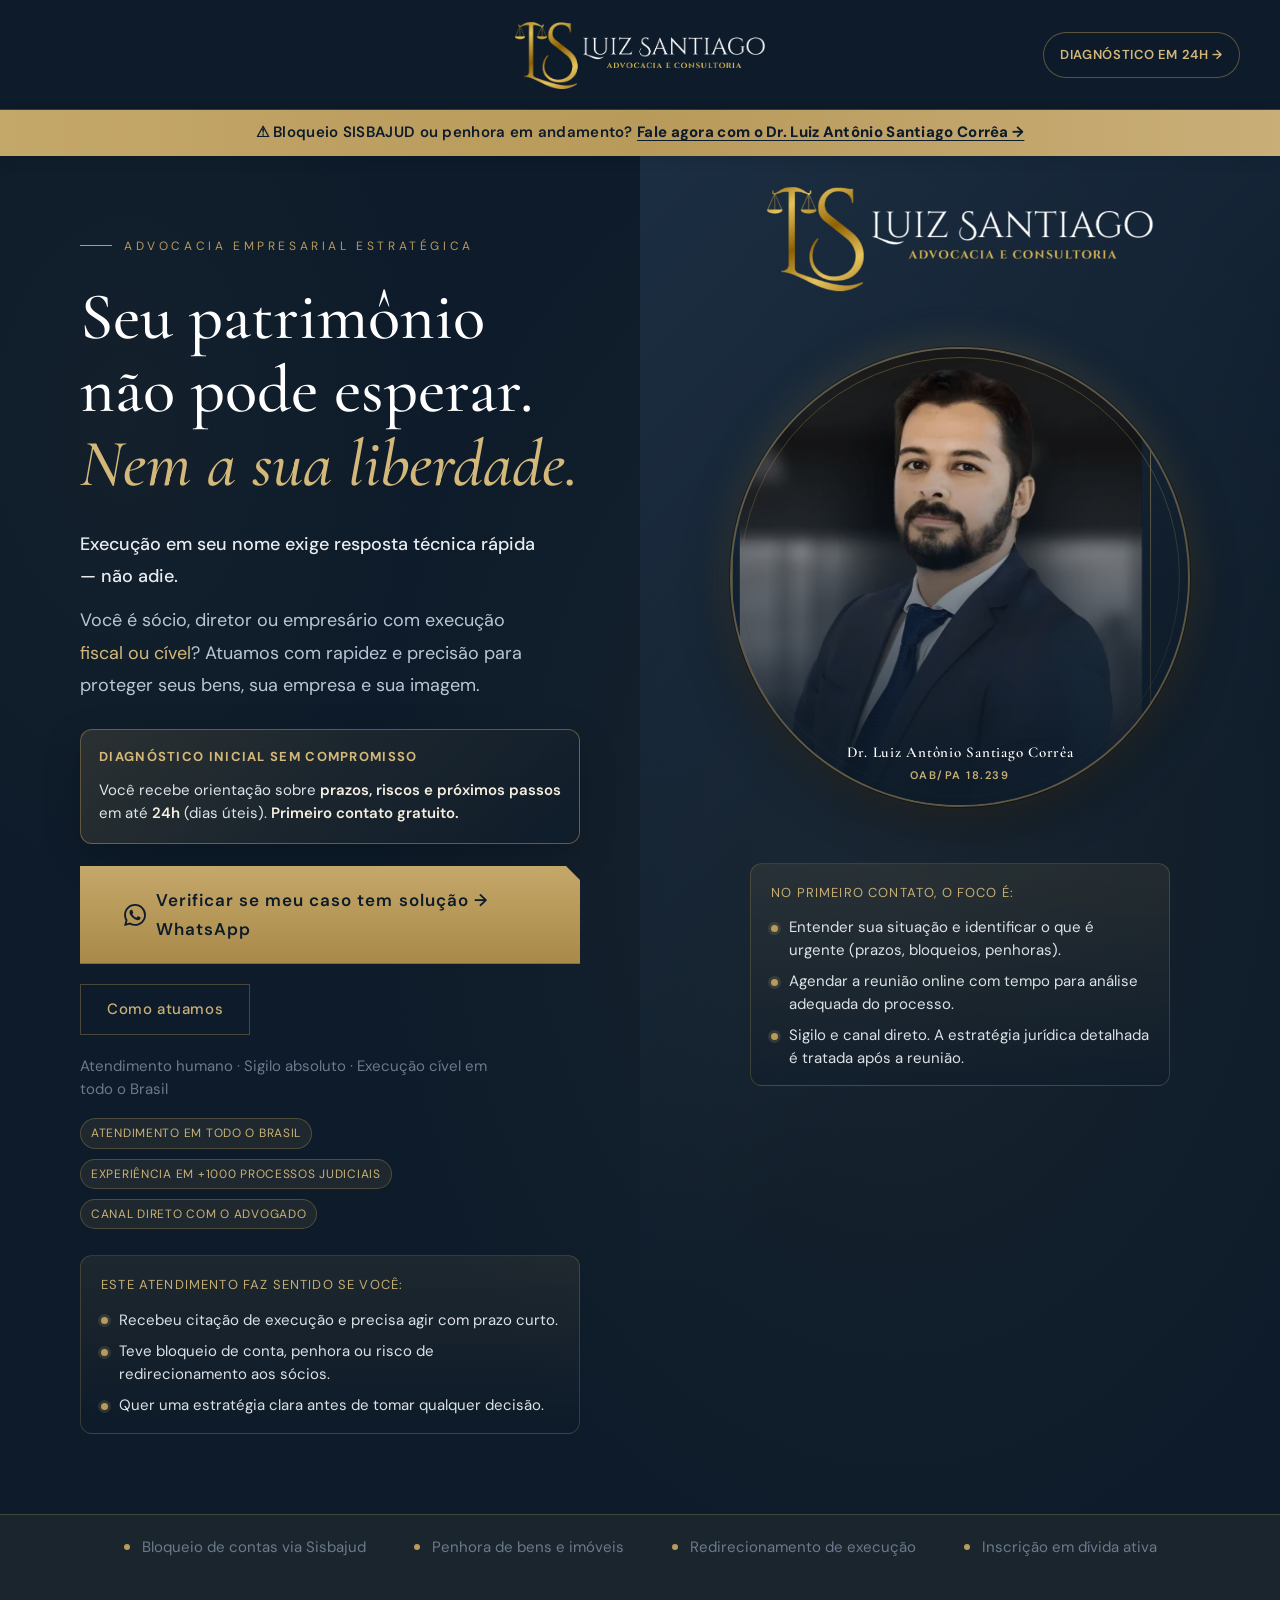
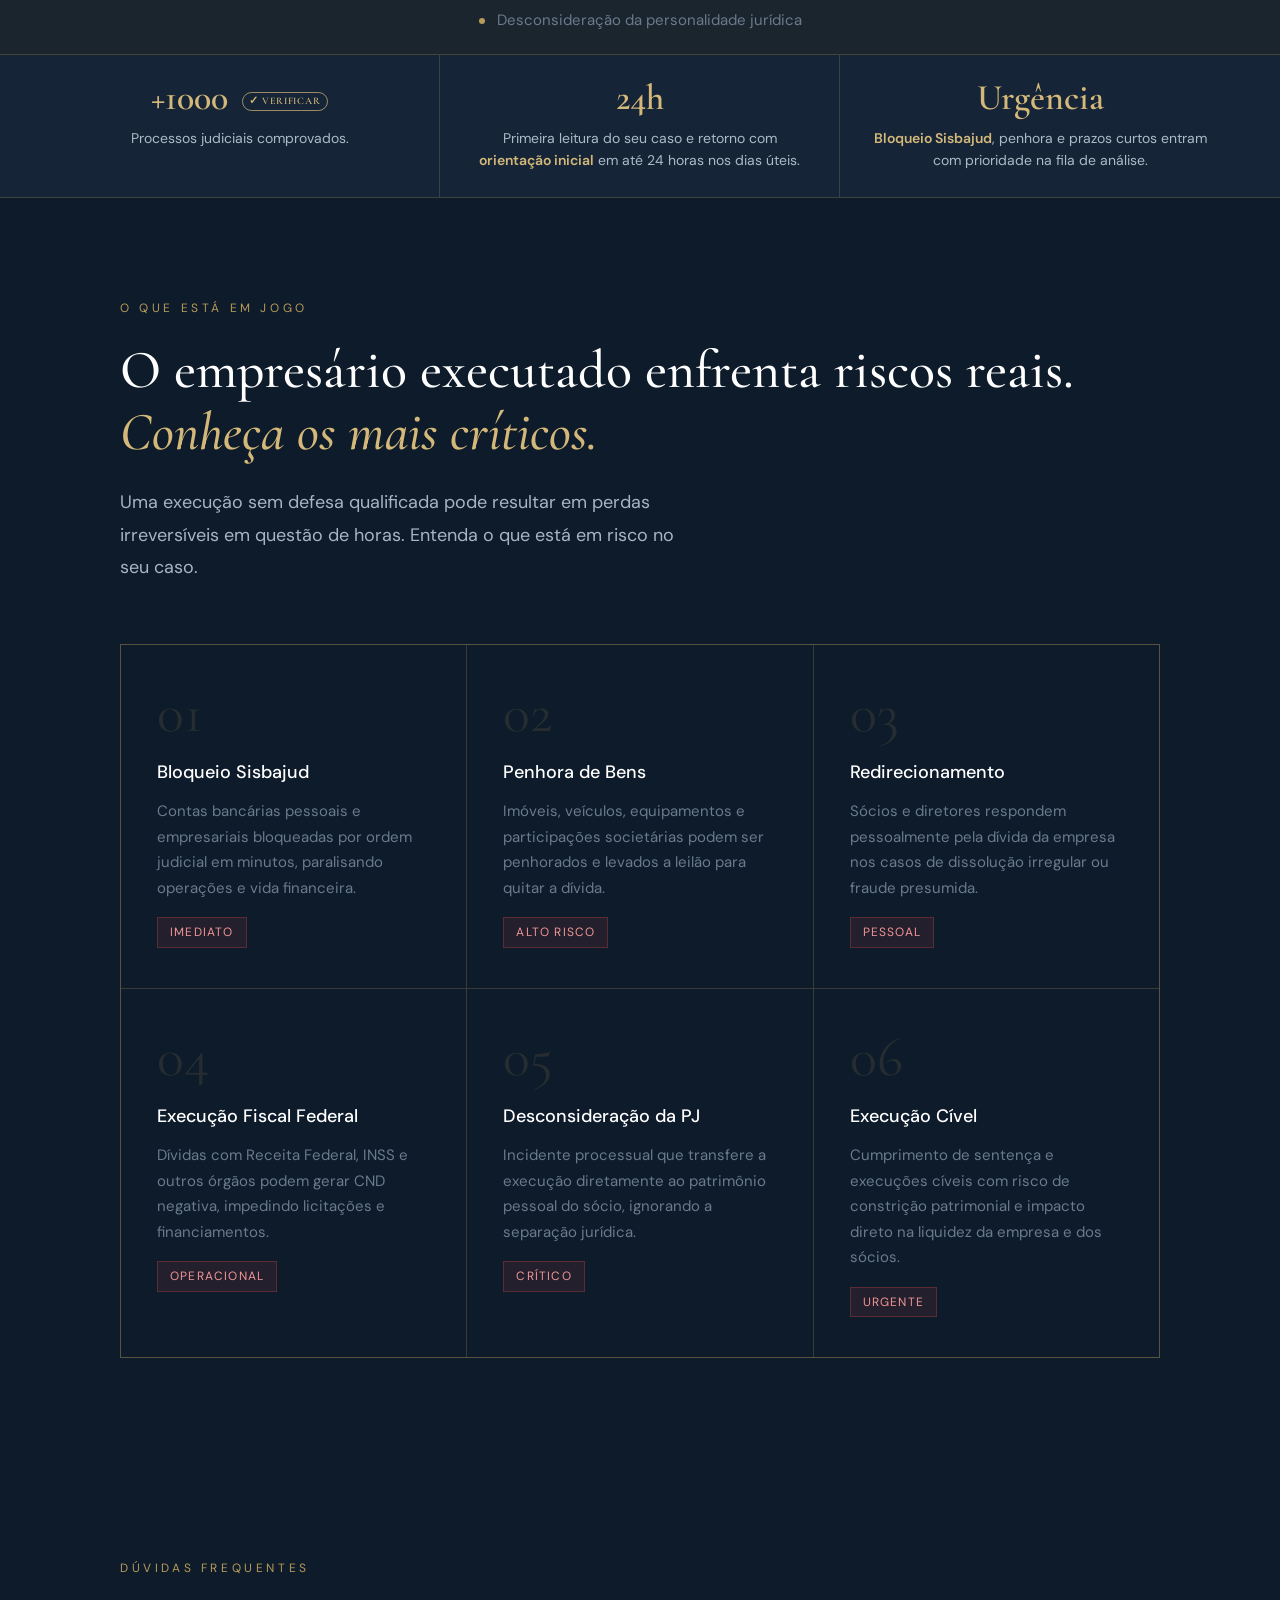
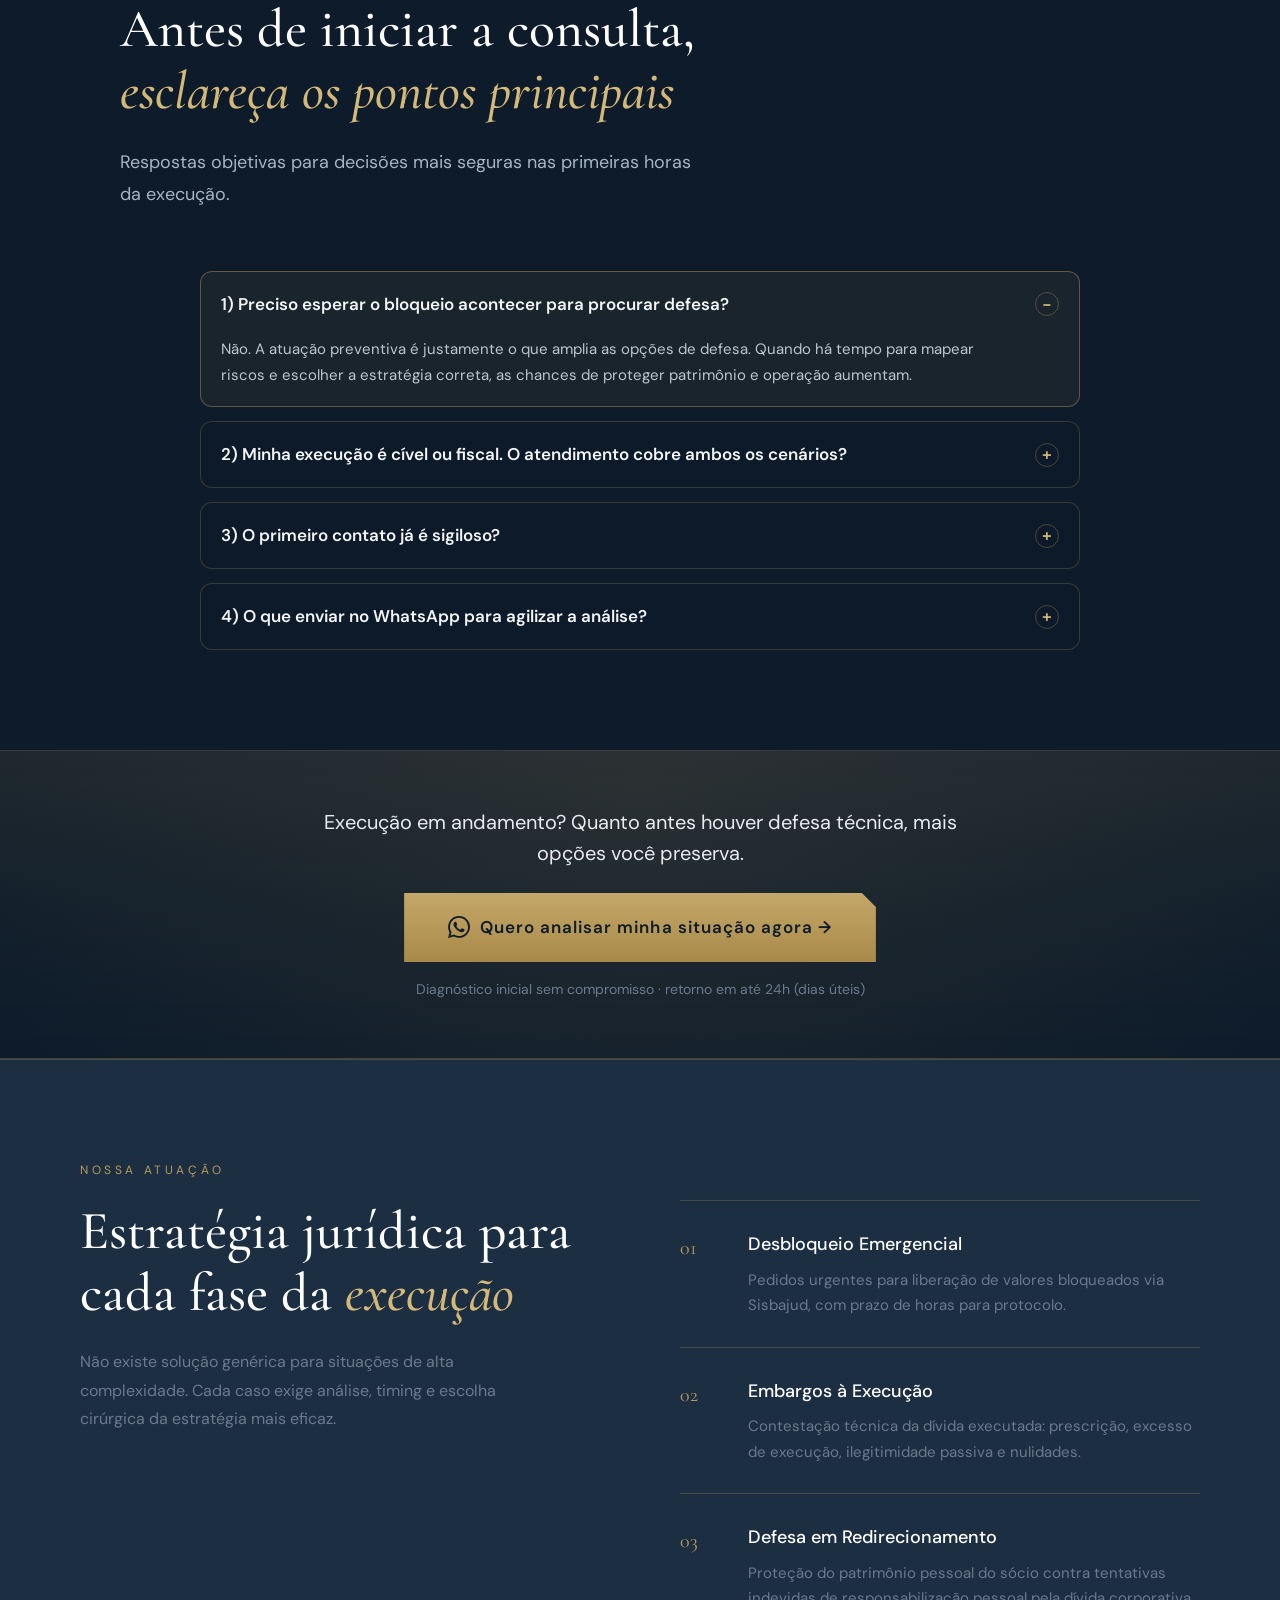
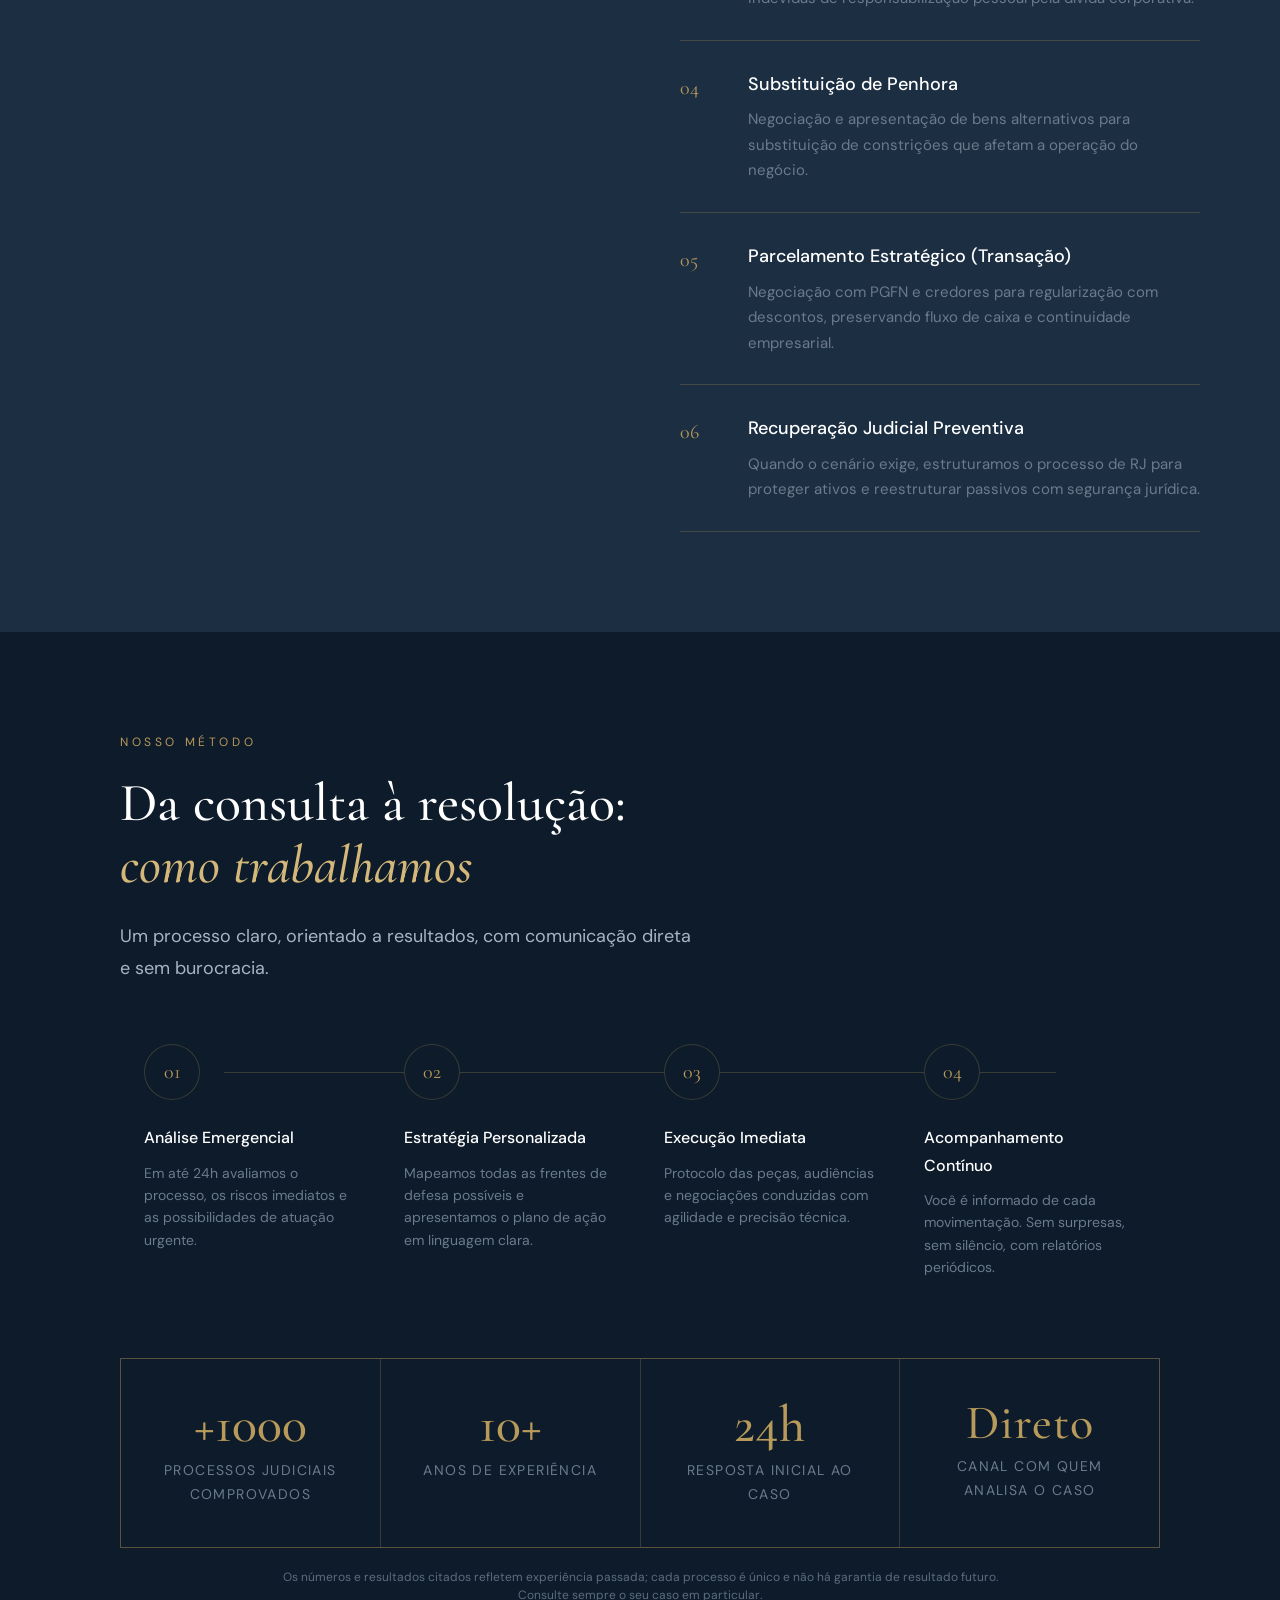
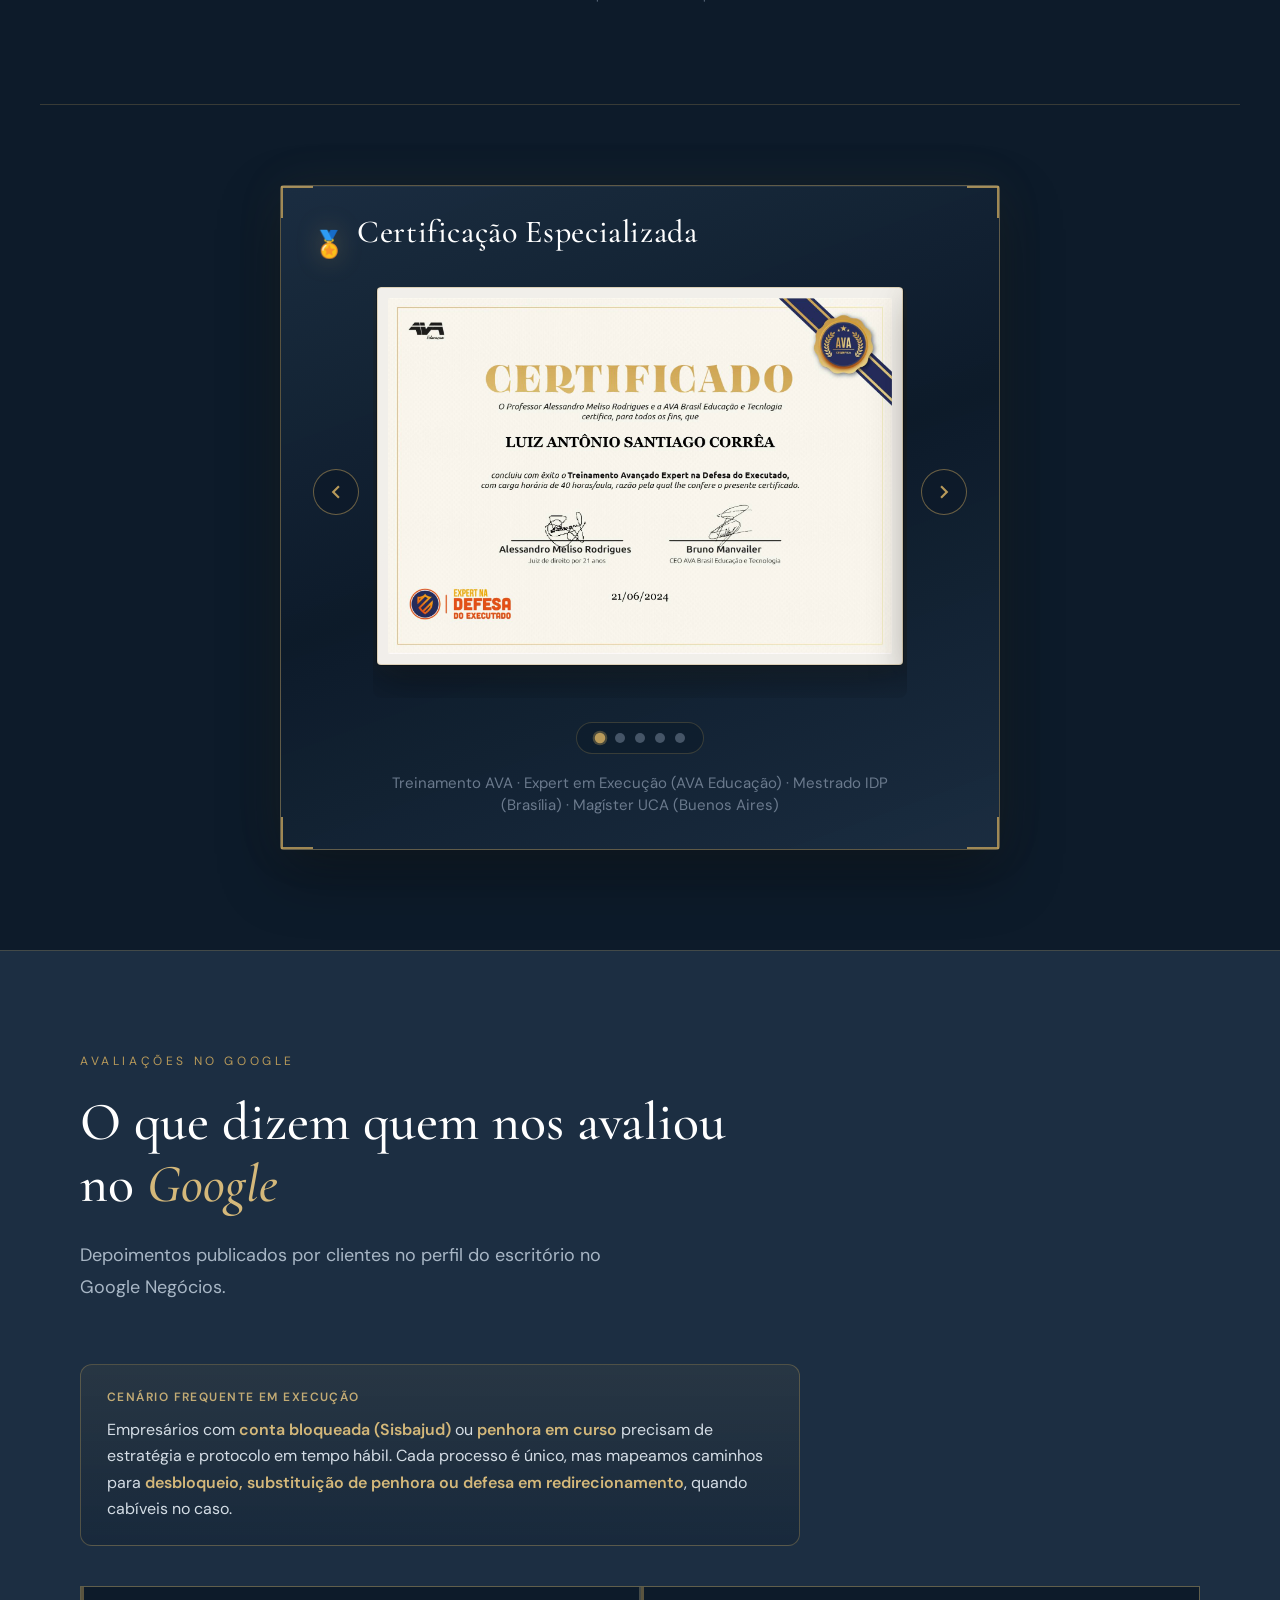
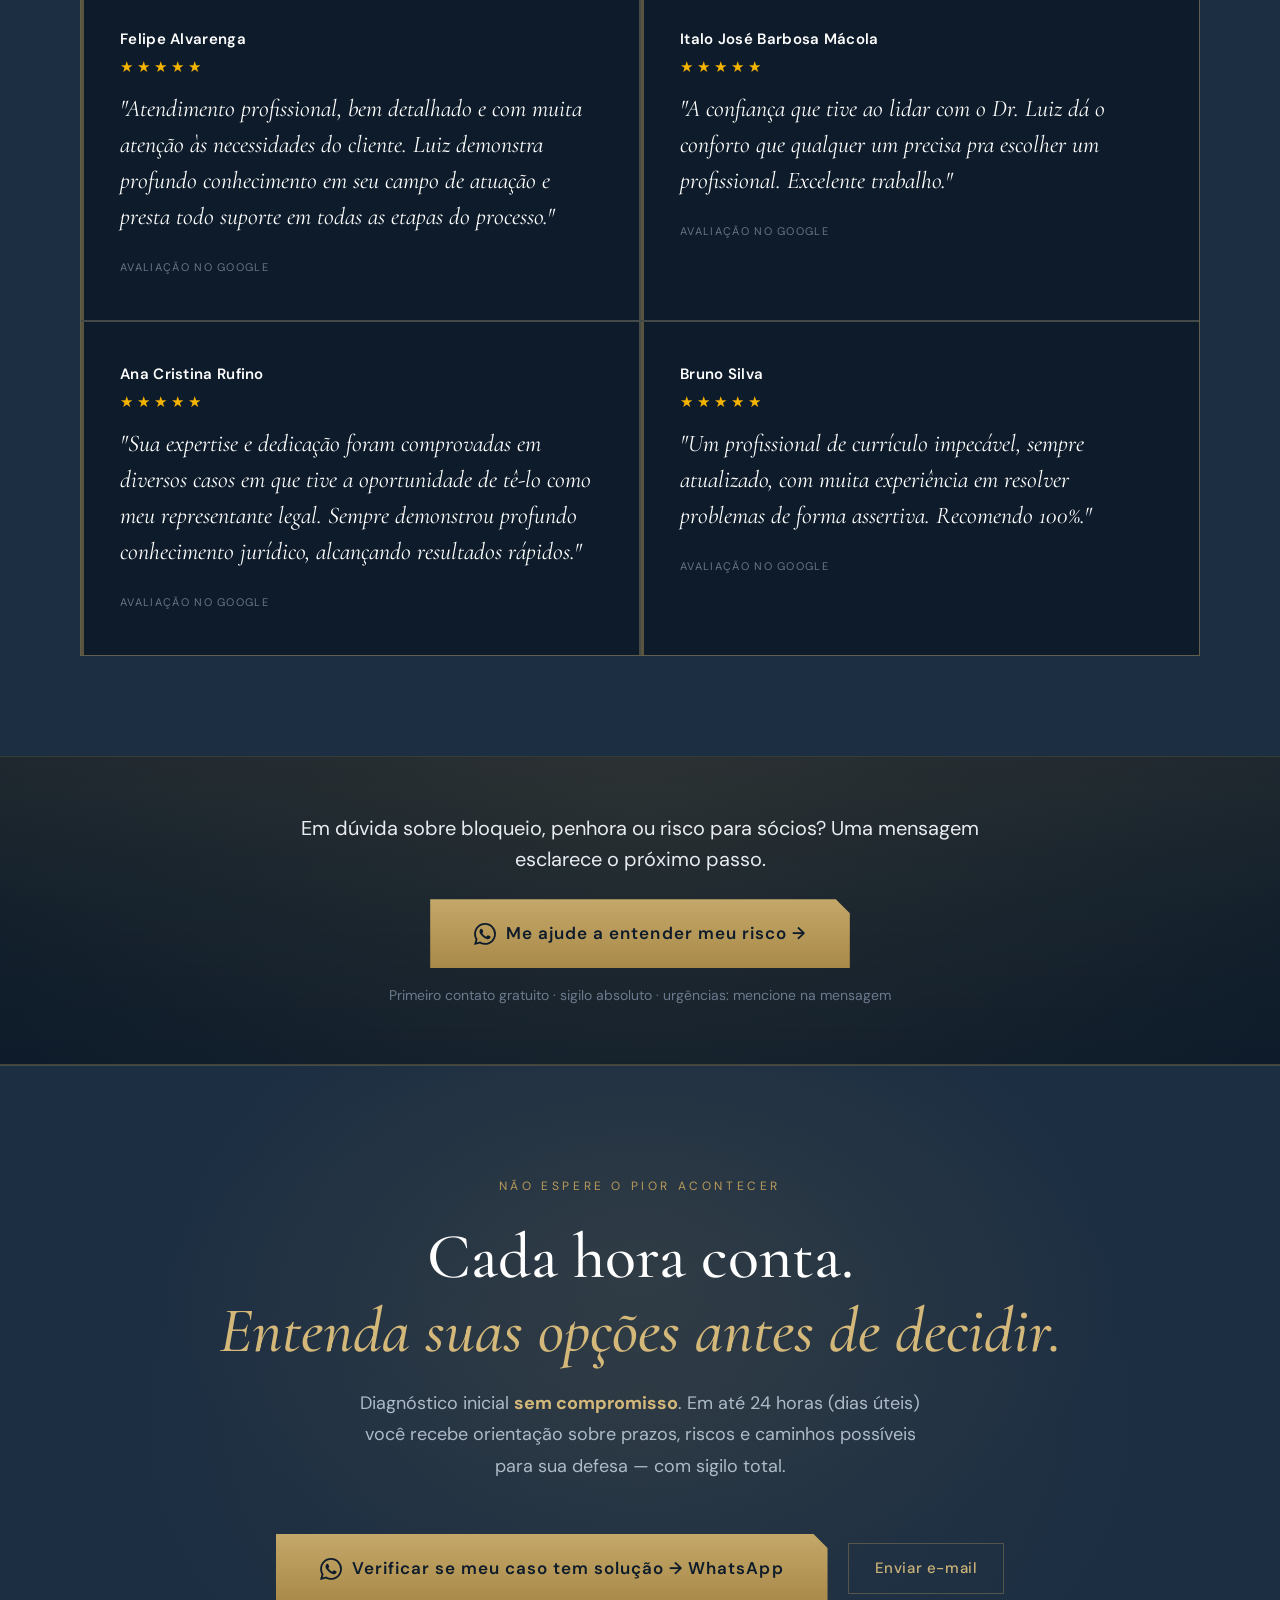
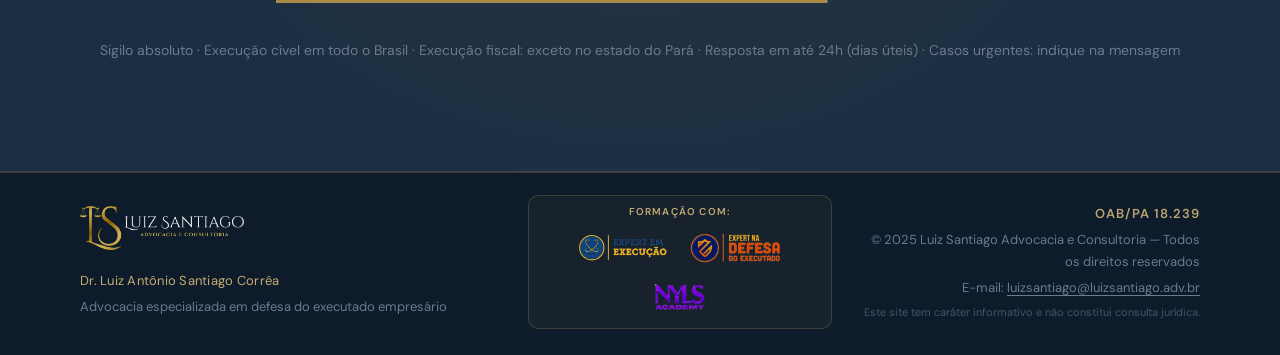
==== commit 757d2829: "Sua mensagem" ====
--- a/index.html
+++ b/index.html
@@ -2005,7 +2005,7 @@
 
 <!-- ALERTA DE URGÊNCIA -->
 <div class="alert-bar">
-  ⚠ Bloqueio Sisbajud ou penhora em andamento? <a href="https://wa.me/5591993836796?text=URGENTE%3A%20Preciso%20falar%20com%20o%20especialista%20%E2%80%94%20bloqueio%20ou%20penhora%20em%20andamento." target="_blank" rel="noopener noreferrer">Fale agora com o Dr. Luiz Antônio Santiago Corrêa →</a>
+  ⚠ Bloqueio SISBAJUD ou penhora em andamento? <a href="https://wa.me/5591993836796?text=URGENTE%3A%20Preciso%20falar%20com%20o%20especialista%20%E2%80%94%20bloqueio%20ou%20penhora%20em%20andamento." target="_blank" rel="noopener noreferrer">Fale agora com o Dr. Luiz Antônio Santiago Corrêa →</a>
 </div>
 
 <!-- HERO -->
@@ -2030,7 +2030,7 @@
     </div>
     <p class="hero-cta-note fade-in fade-in-4">Atendimento humano · Sigilo absoluto · Execução cível em todo o Brasil</p>
     <ul class="hero-trust-list fade-in fade-in-4" aria-label="Diferenciais de atendimento">
-      <li>Atendimento cível em todo o Brasil</li>
+      <li>Atendimento em todo o Brasil</li>
       <li>Experiência em +1000 processos judiciais</li>
       <li>Canal direto com o advogado</li>
     </ul>
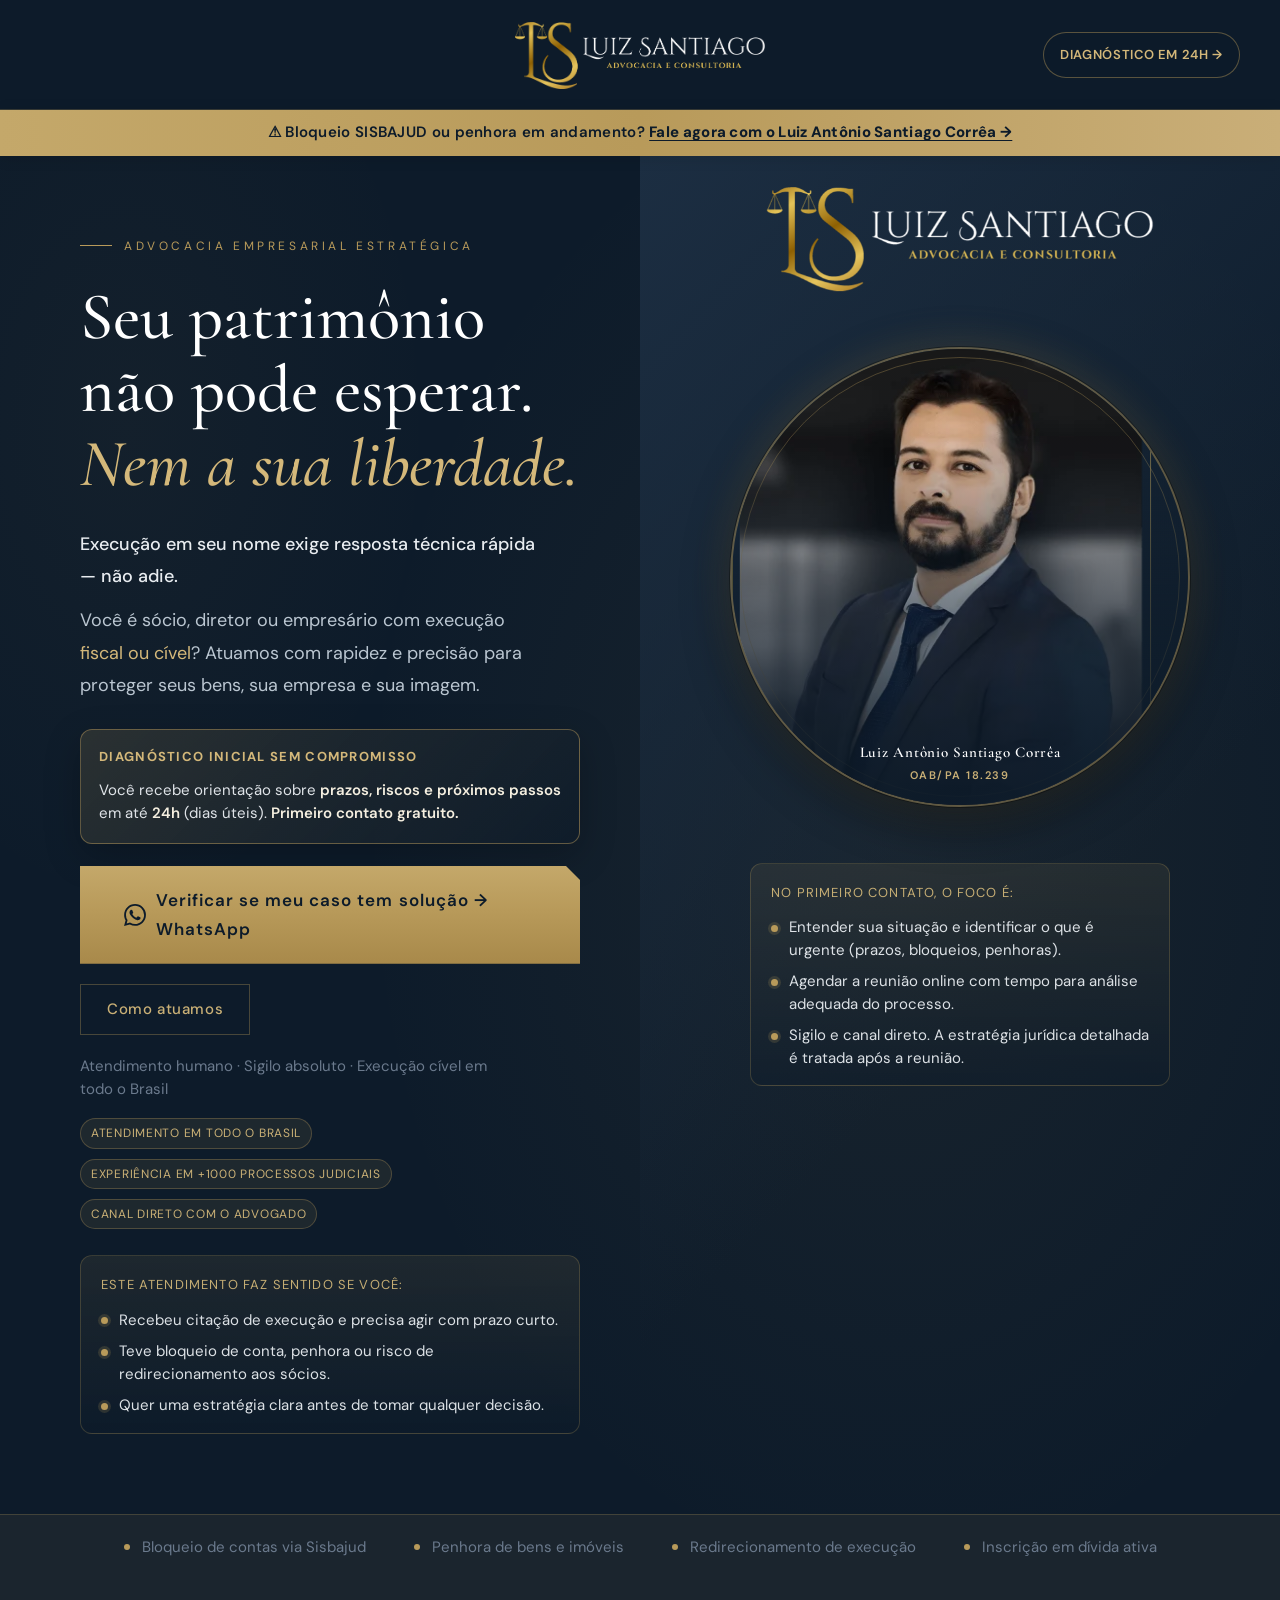
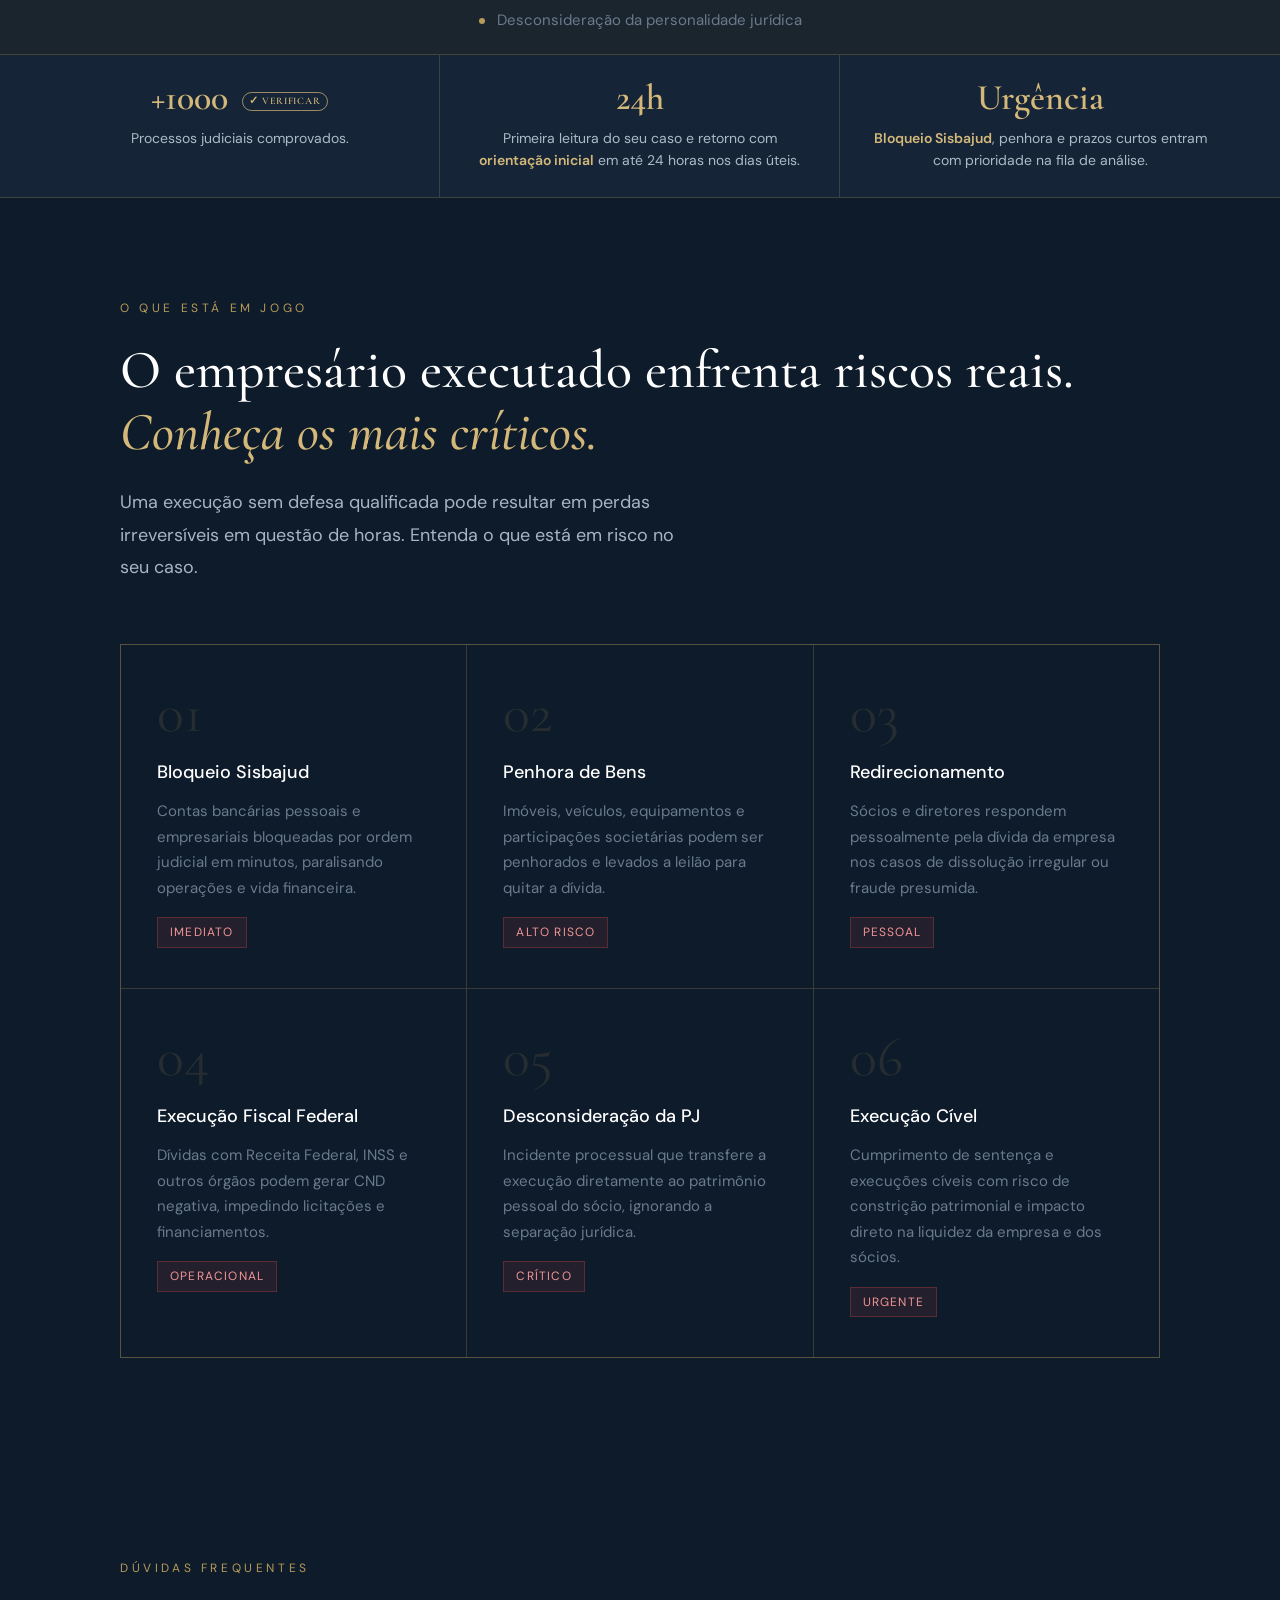
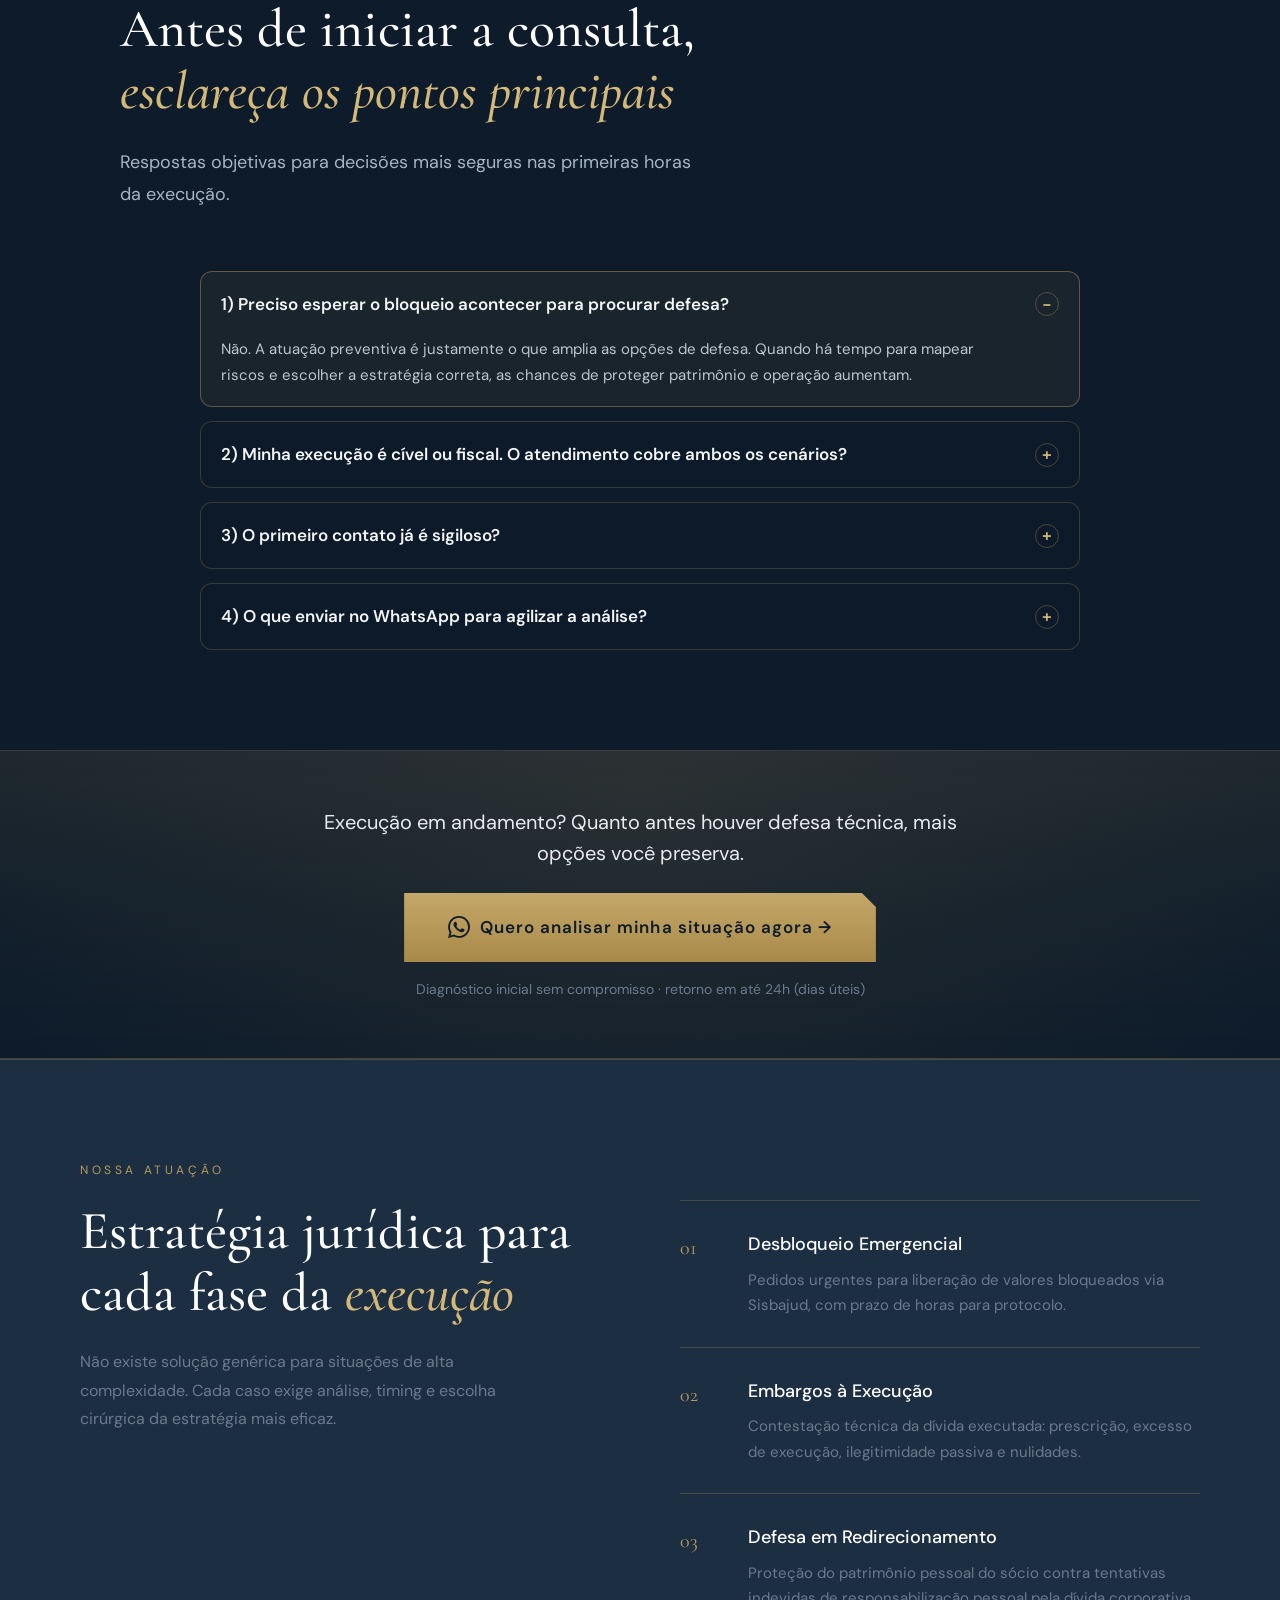
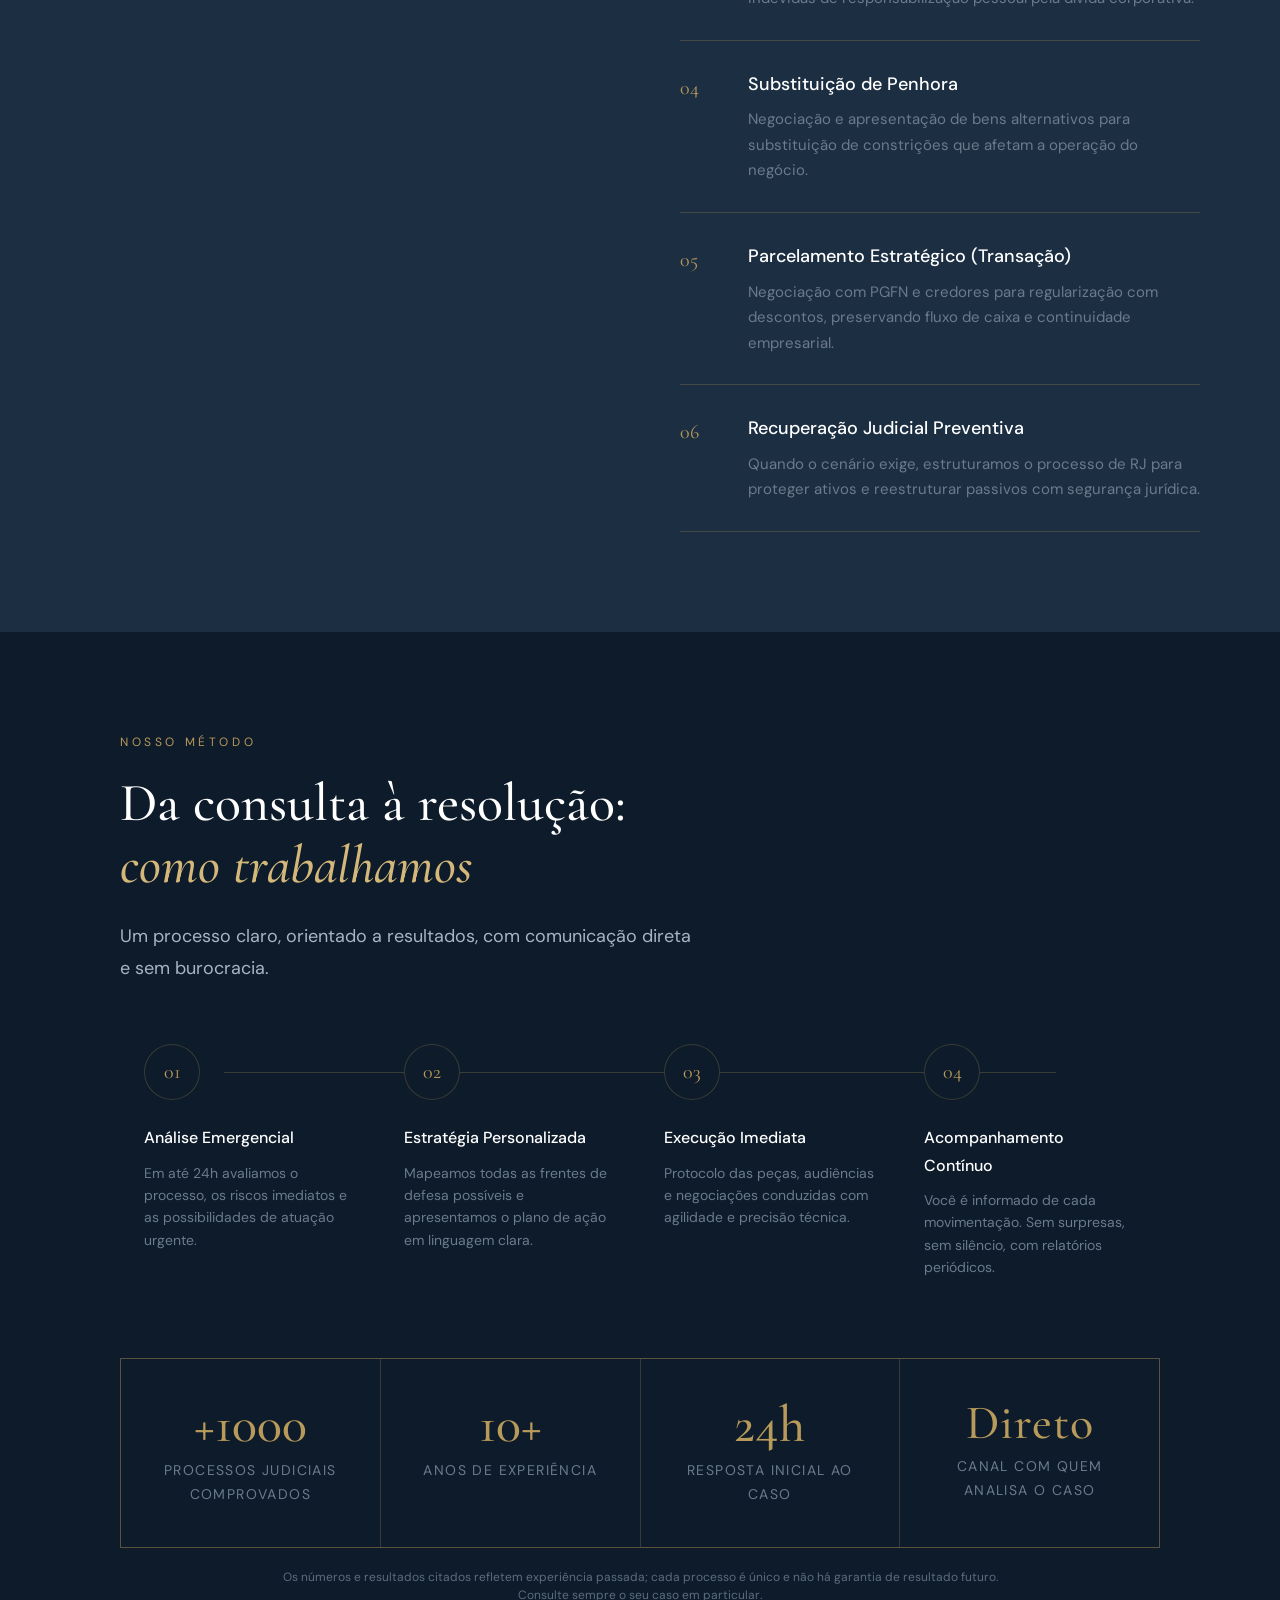
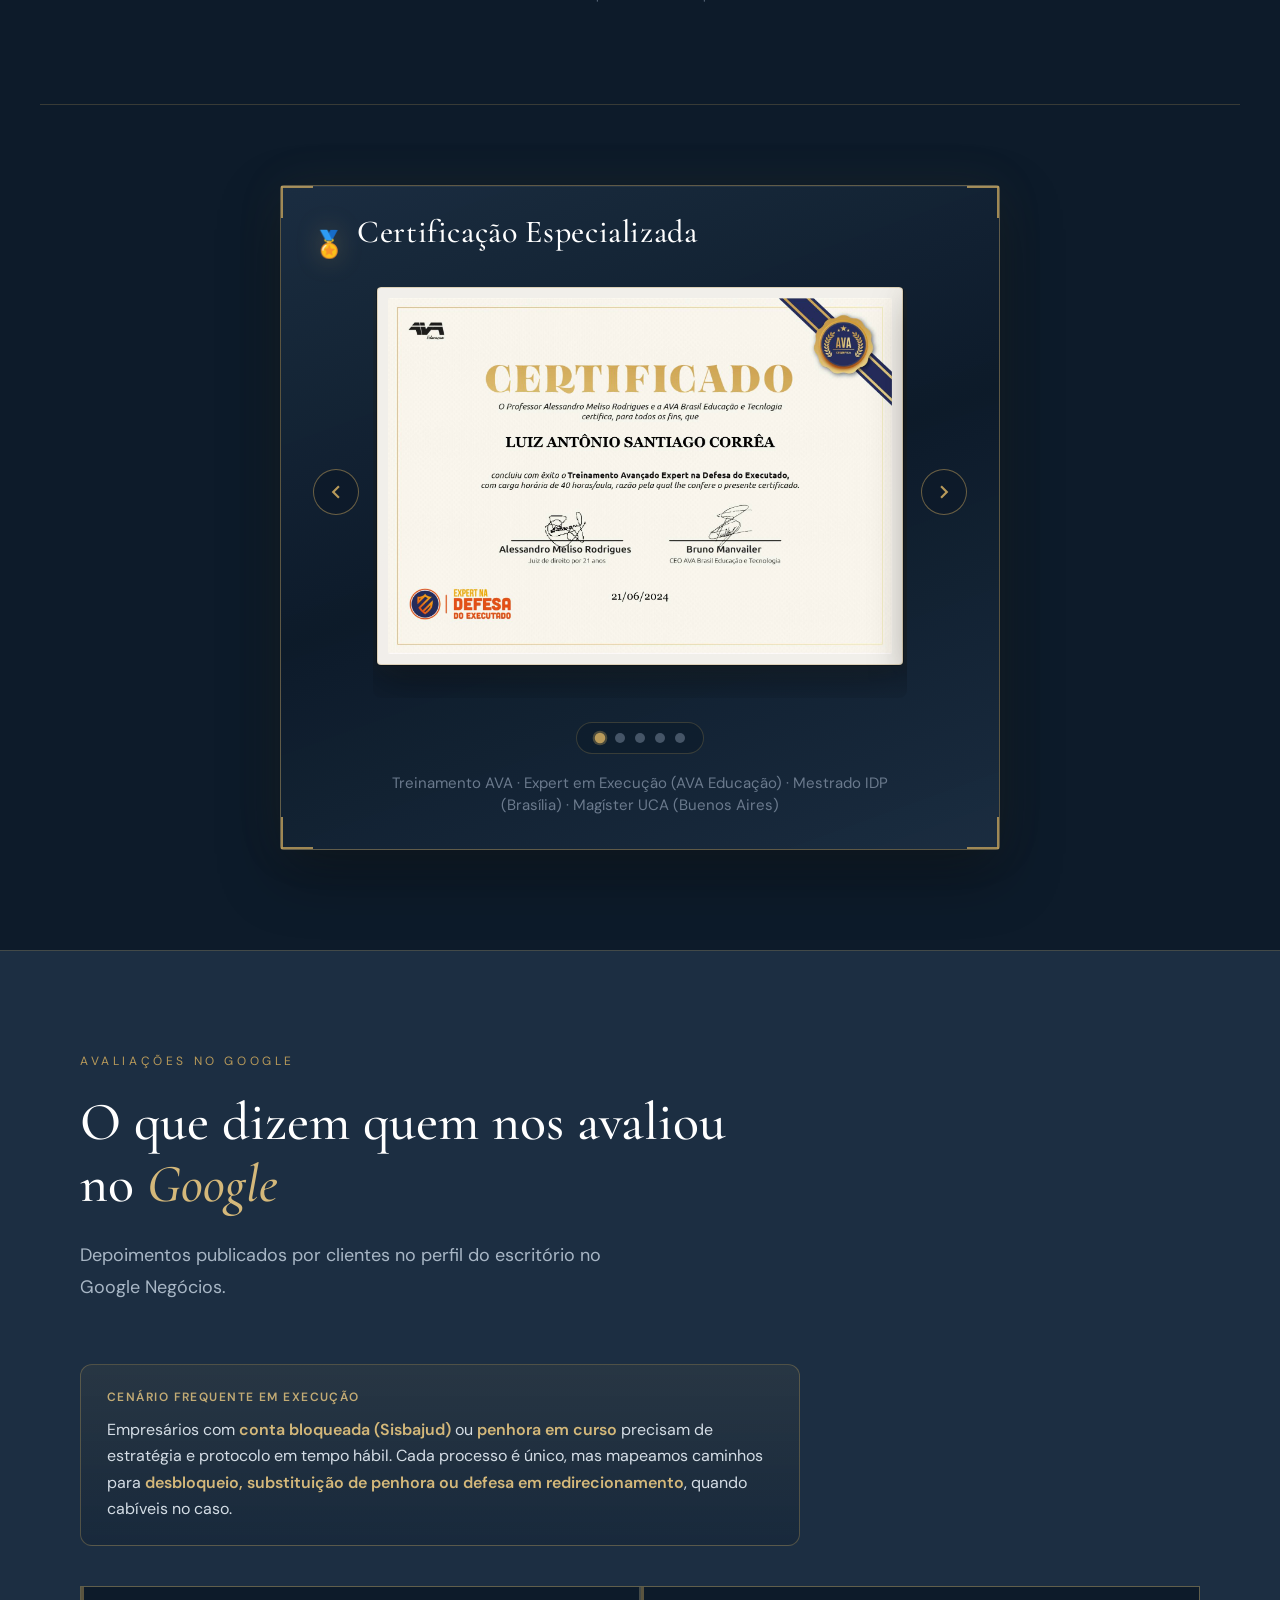
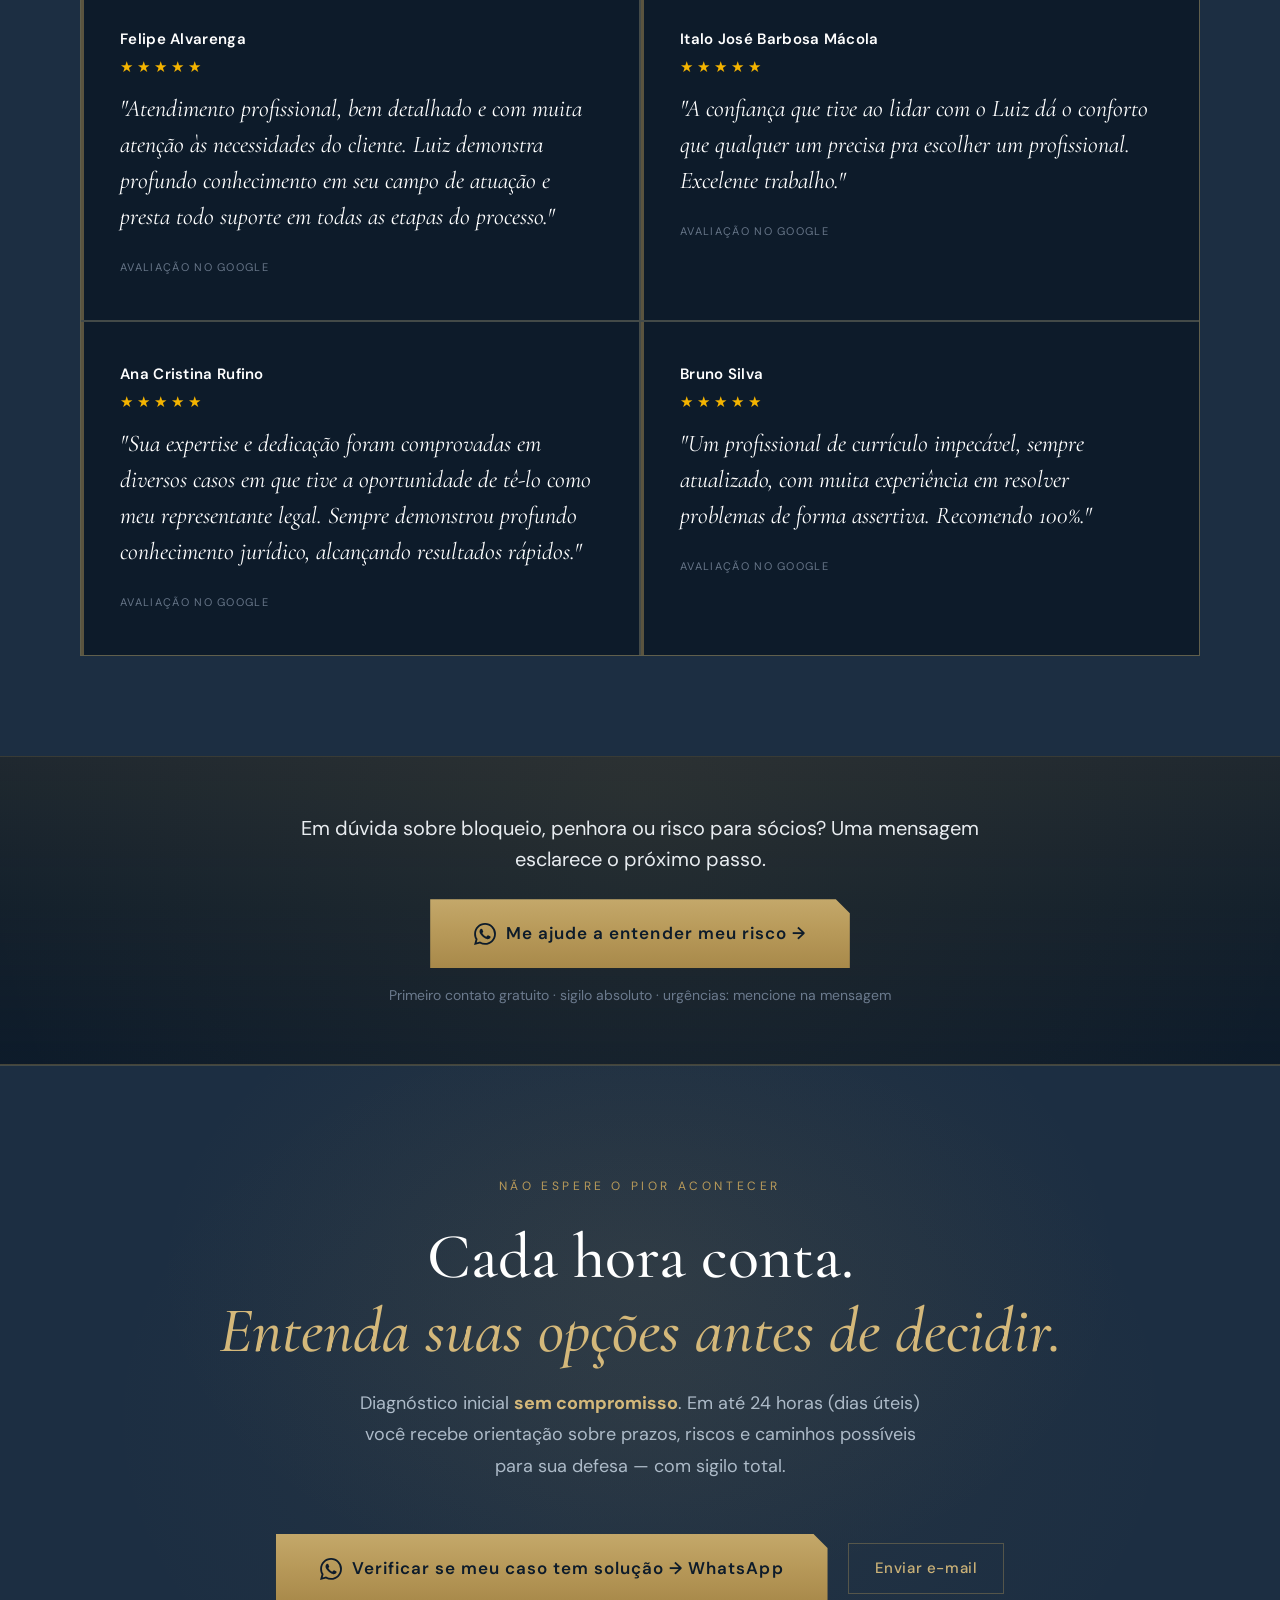
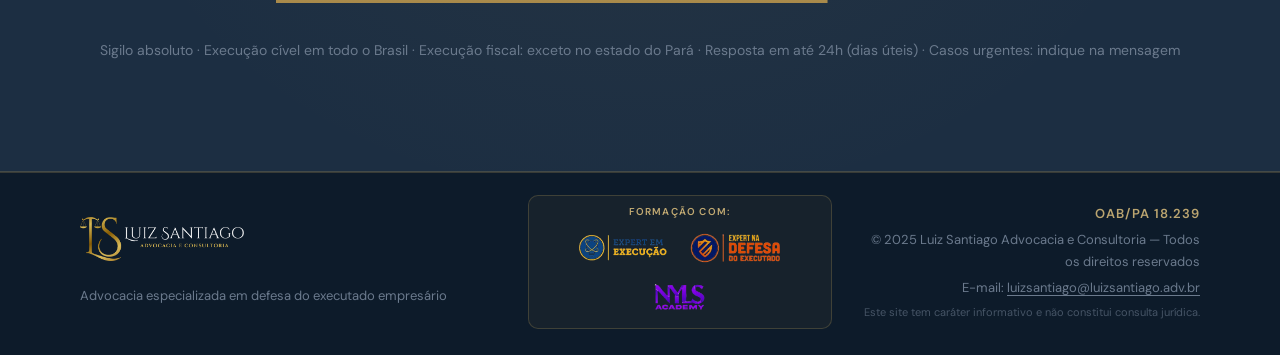
==== commit 5afa4707: "ajustes" ====
--- a/index.html
+++ b/index.html
@@ -10,7 +10,7 @@
 <meta property="og:url" content="https://www.luizsantiagolaw.com.br/">
 <meta property="og:image" content="https://www.luizsantiagolaw.com.br/assets/img/og/og-social-share.png">
 <meta property="og:image:type" content="image/png">
-<meta property="og:image:alt" content="Luiz Santiago Advocacia e Consultoria — Dr. Luiz Antônio Santiago Corrêa, OAB/PA 18.239">
+<meta property="og:image:alt" content="Luiz Santiago Advocacia e Consultoria — Luiz Antônio Santiago Corrêa, OAB/PA 18.239">
 <meta name="twitter:card" content="summary_large_image">
 <meta name="twitter:title" content="Defesa do Executado Empresário | Luiz Santiago Advocacia e Consultoria">
 <meta name="twitter:description" content="Verifique se seu caso tem solução: análise inicial sem compromisso e retorno em até 24h (dias úteis). Execução cível em todo o Brasil · fiscal com exclusão do Pará. Sigilo total.">
@@ -2005,7 +2005,7 @@
 
 <!-- ALERTA DE URGÊNCIA -->
 <div class="alert-bar">
-  ⚠ Bloqueio SISBAJUD ou penhora em andamento? <a href="https://wa.me/5591993836796?text=URGENTE%3A%20Preciso%20falar%20com%20o%20especialista%20%E2%80%94%20bloqueio%20ou%20penhora%20em%20andamento." target="_blank" rel="noopener noreferrer">Fale agora com o Dr. Luiz Antônio Santiago Corrêa →</a>
+  ⚠ Bloqueio SISBAJUD ou penhora em andamento? <a href="https://wa.me/5591993836796?text=URGENTE%3A%20Preciso%20falar%20com%20o%20especialista%20%E2%80%94%20bloqueio%20ou%20penhora%20em%20andamento." target="_blank" rel="noopener noreferrer">Fale agora com o Luiz Antônio Santiago Corrêa →</a>
 </div>
 
 <!-- HERO -->
@@ -2050,9 +2050,9 @@
         <img src="assets/img/brand/logo-advocacia-ts.png" alt="" width="368" height="92" decoding="async">
       </div>
       <div class="seal">
-        <img class="seal-photo" src="assets/img/hero/advogado-Bm7ZUCAr.webp" alt="Dr. Luiz Antônio Santiago Corrêa">
+        <img class="seal-photo" src="assets/img/hero/advogado-Bm7ZUCAr.webp" alt="Luiz Antônio Santiago Corrêa">
         <div class="seal-overlay" aria-hidden="true">
-          <span class="seal-overlay-name">Dr. Luiz Antônio Santiago Corrêa</span>
+          <span class="seal-overlay-name">Luiz Antônio Santiago Corrêa</span>
           <span class="seal-overlay-oab">OAB/PA 18.239</span>
         </div>
       </div>
@@ -2340,7 +2340,7 @@
           <div class="testimonial-name">Italo José Barbosa Mácola</div>
           <div class="testimonial-stars" role="img" aria-label="5 de 5 estrelas">★★★★★</div>
         </div>
-        <blockquote class="testimonial-quote">"A confiança que tive ao lidar com o Dr. Luiz dá o conforto que qualquer um precisa pra escolher um profissional. Excelente trabalho."</blockquote>
+        <blockquote class="testimonial-quote">"A confiança que tive ao lidar com o Luiz dá o conforto que qualquer um precisa pra escolher um profissional. Excelente trabalho."</blockquote>
         <span class="testimonial-google">Avaliação no Google</span>
       </div>
       <div class="testimonial">
@@ -2390,8 +2390,7 @@
   <div class="footer-identity">
     <img class="footer-logo" src="assets/img/brand/logo-advocacia-ts.png" alt="" width="200" height="56" aria-hidden="true">
     <div class="footer-brand-text">
-      <div style="font-size: 13px; color: rgba(212, 184, 122, 0.92); letter-spacing: 0.02em;">Dr. Luiz Antônio Santiago Corrêa</div>
-      <div style="font-size: 13px; color: var(--text-muted); margin-top: 4px;">Advocacia especializada em defesa do executado empresário</div>
+            <div style="font-size: 13px; color: var(--text-muted); margin-top: 4px;">Advocacia especializada em defesa do executado empresário</div>
     </div>
   </div>
   <div class="footer-cert-strip" aria-label="Instituições onde realizei formação e cursos">
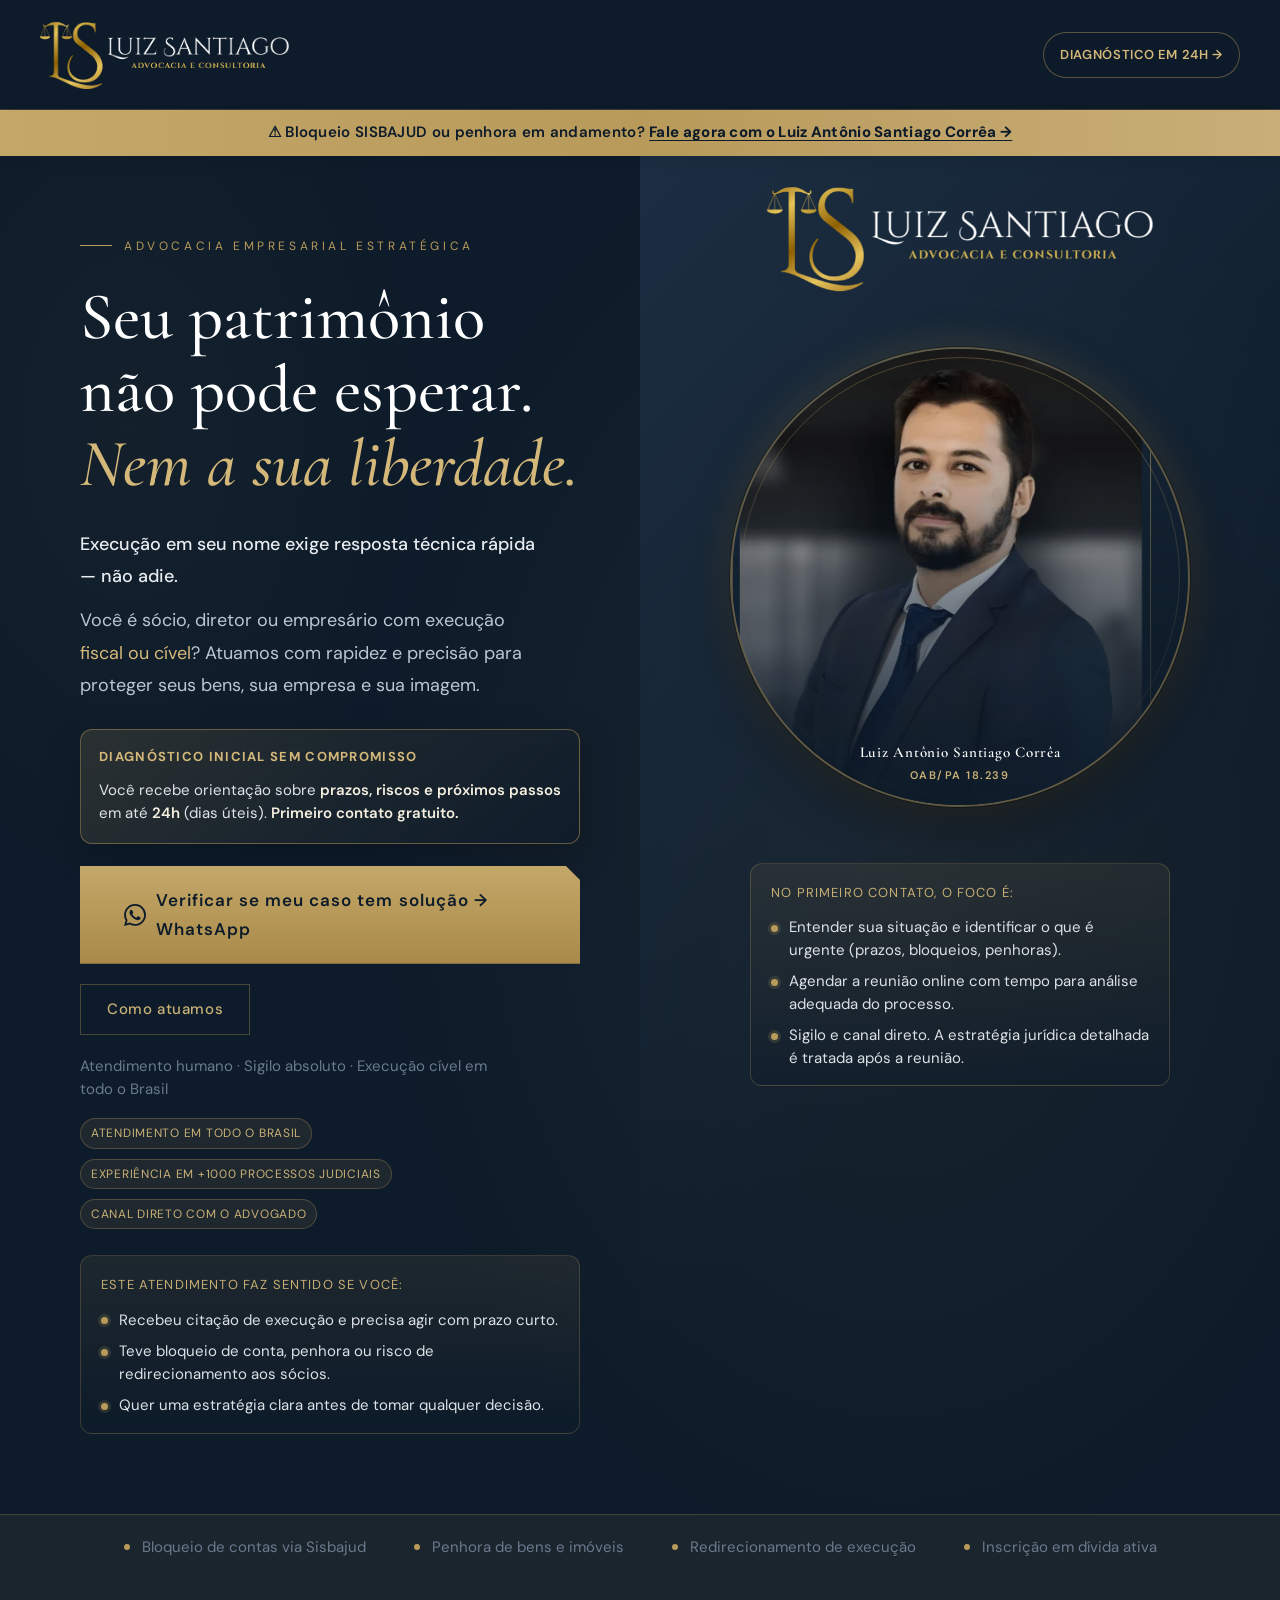
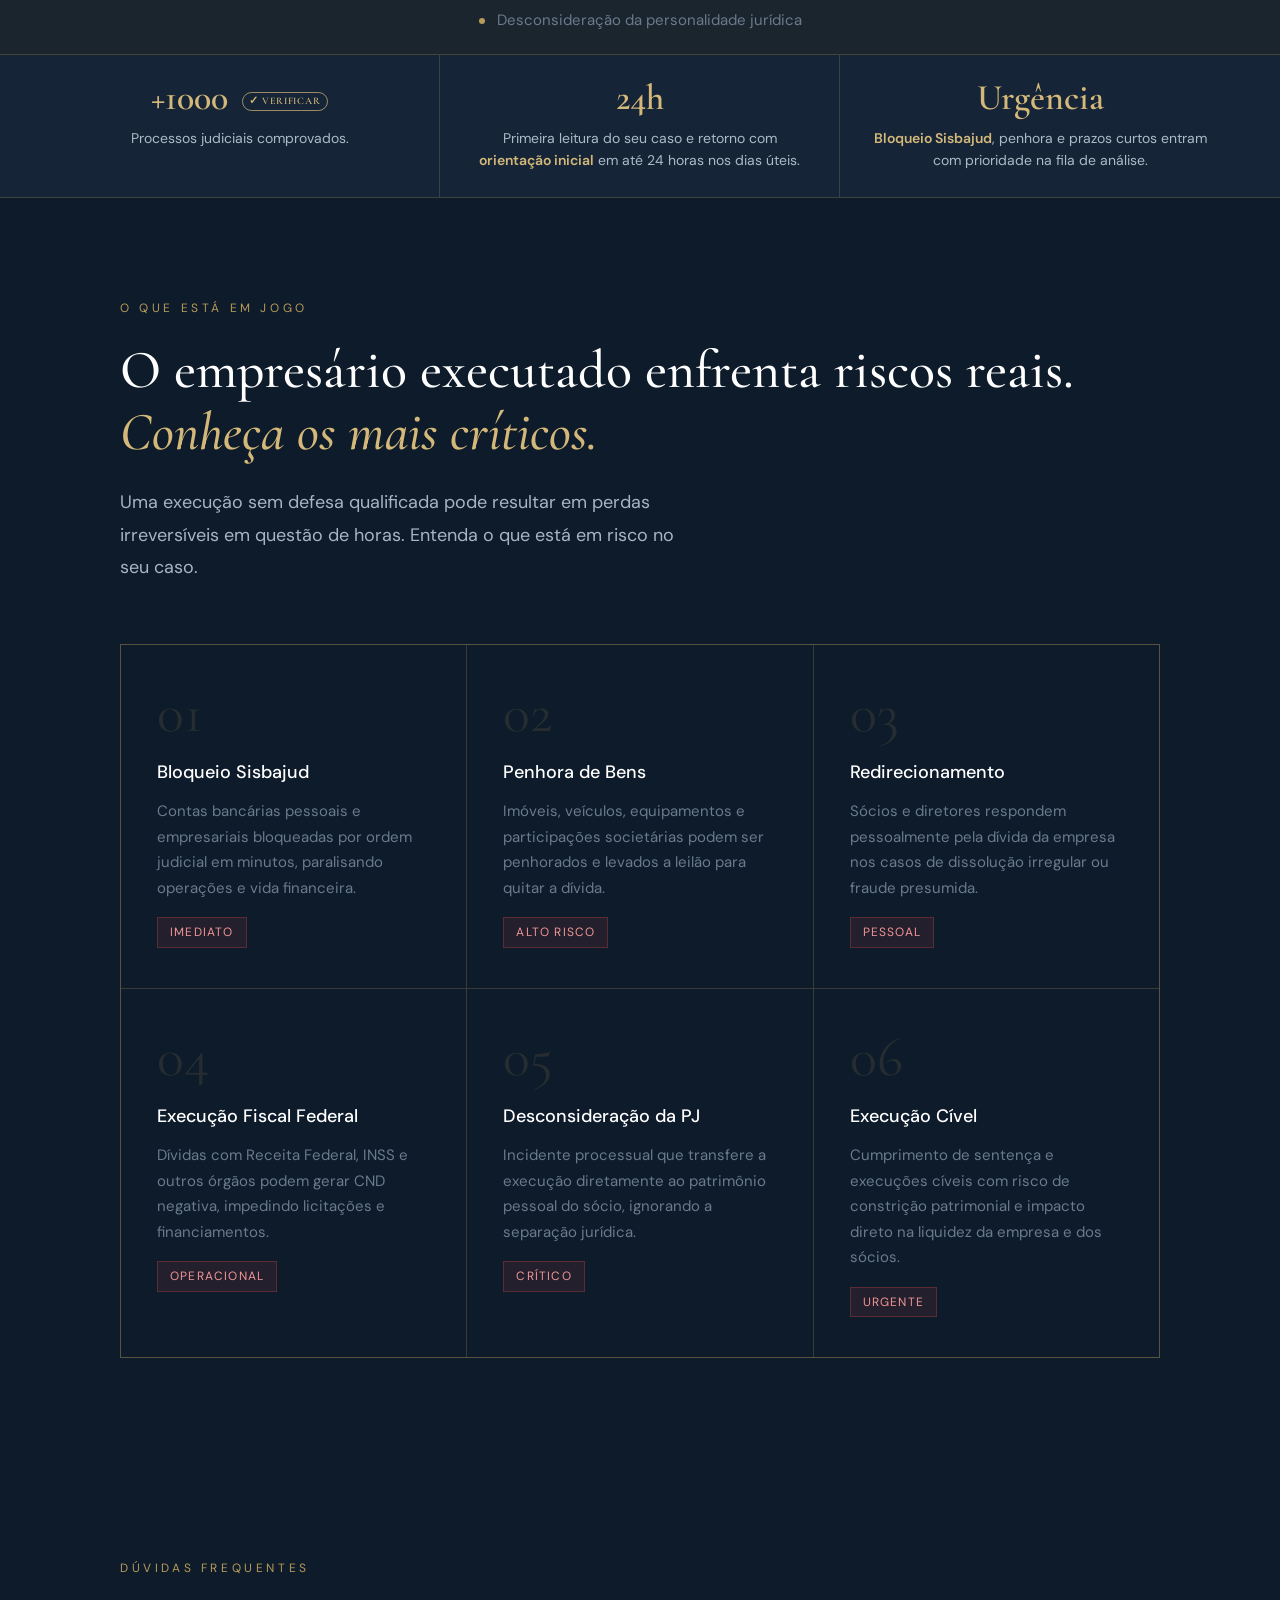
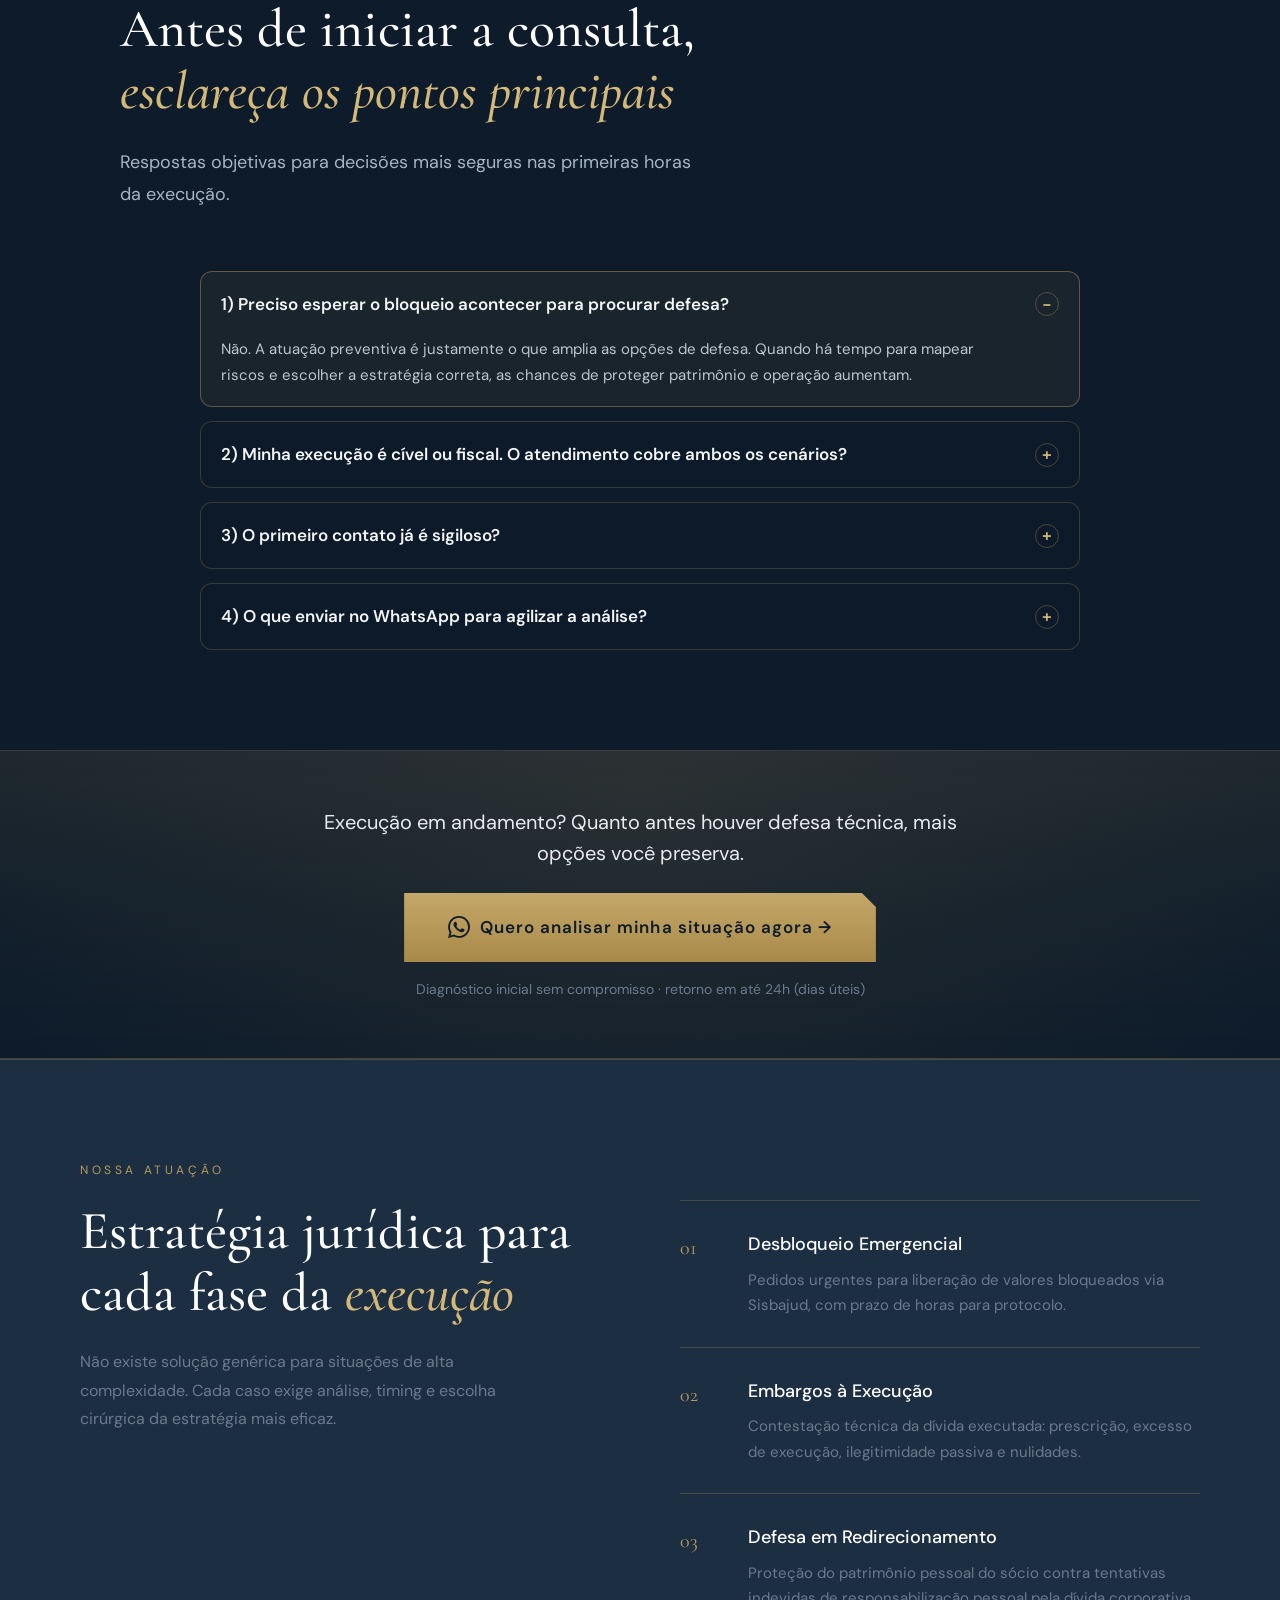
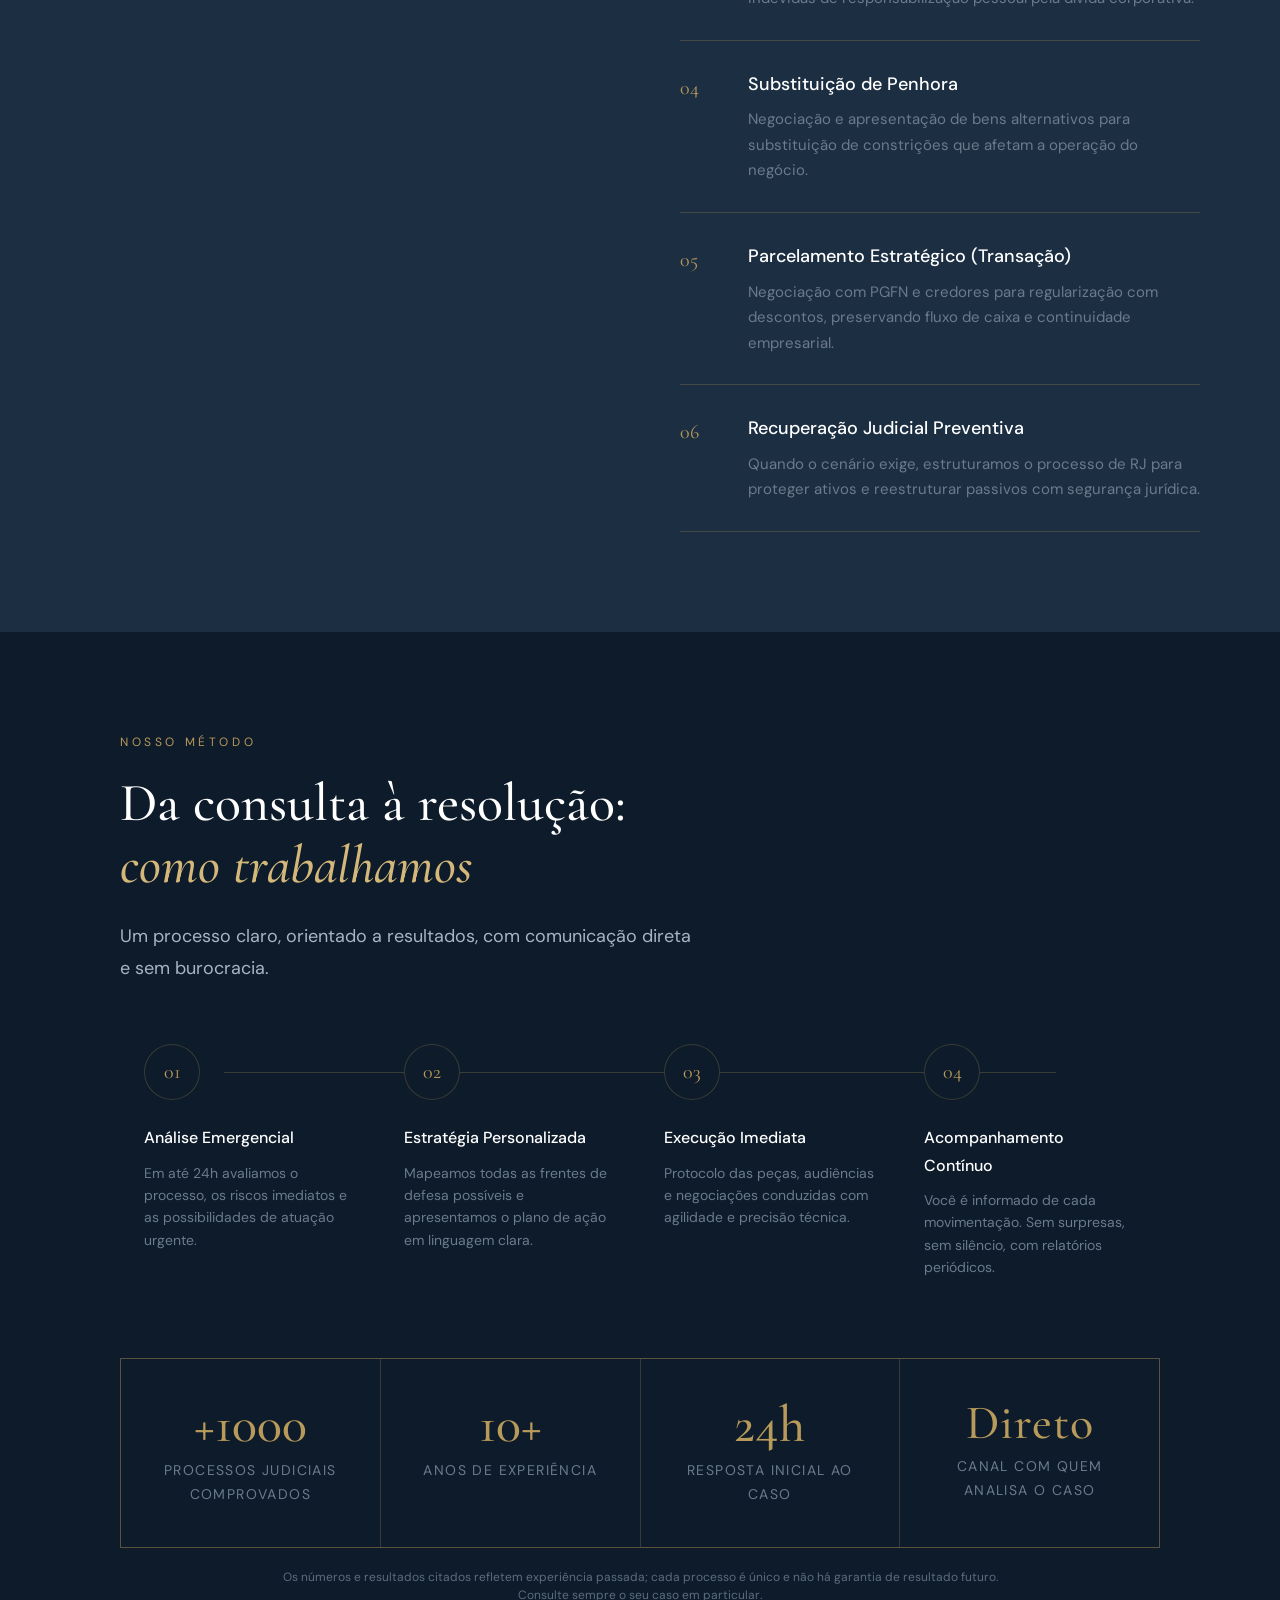
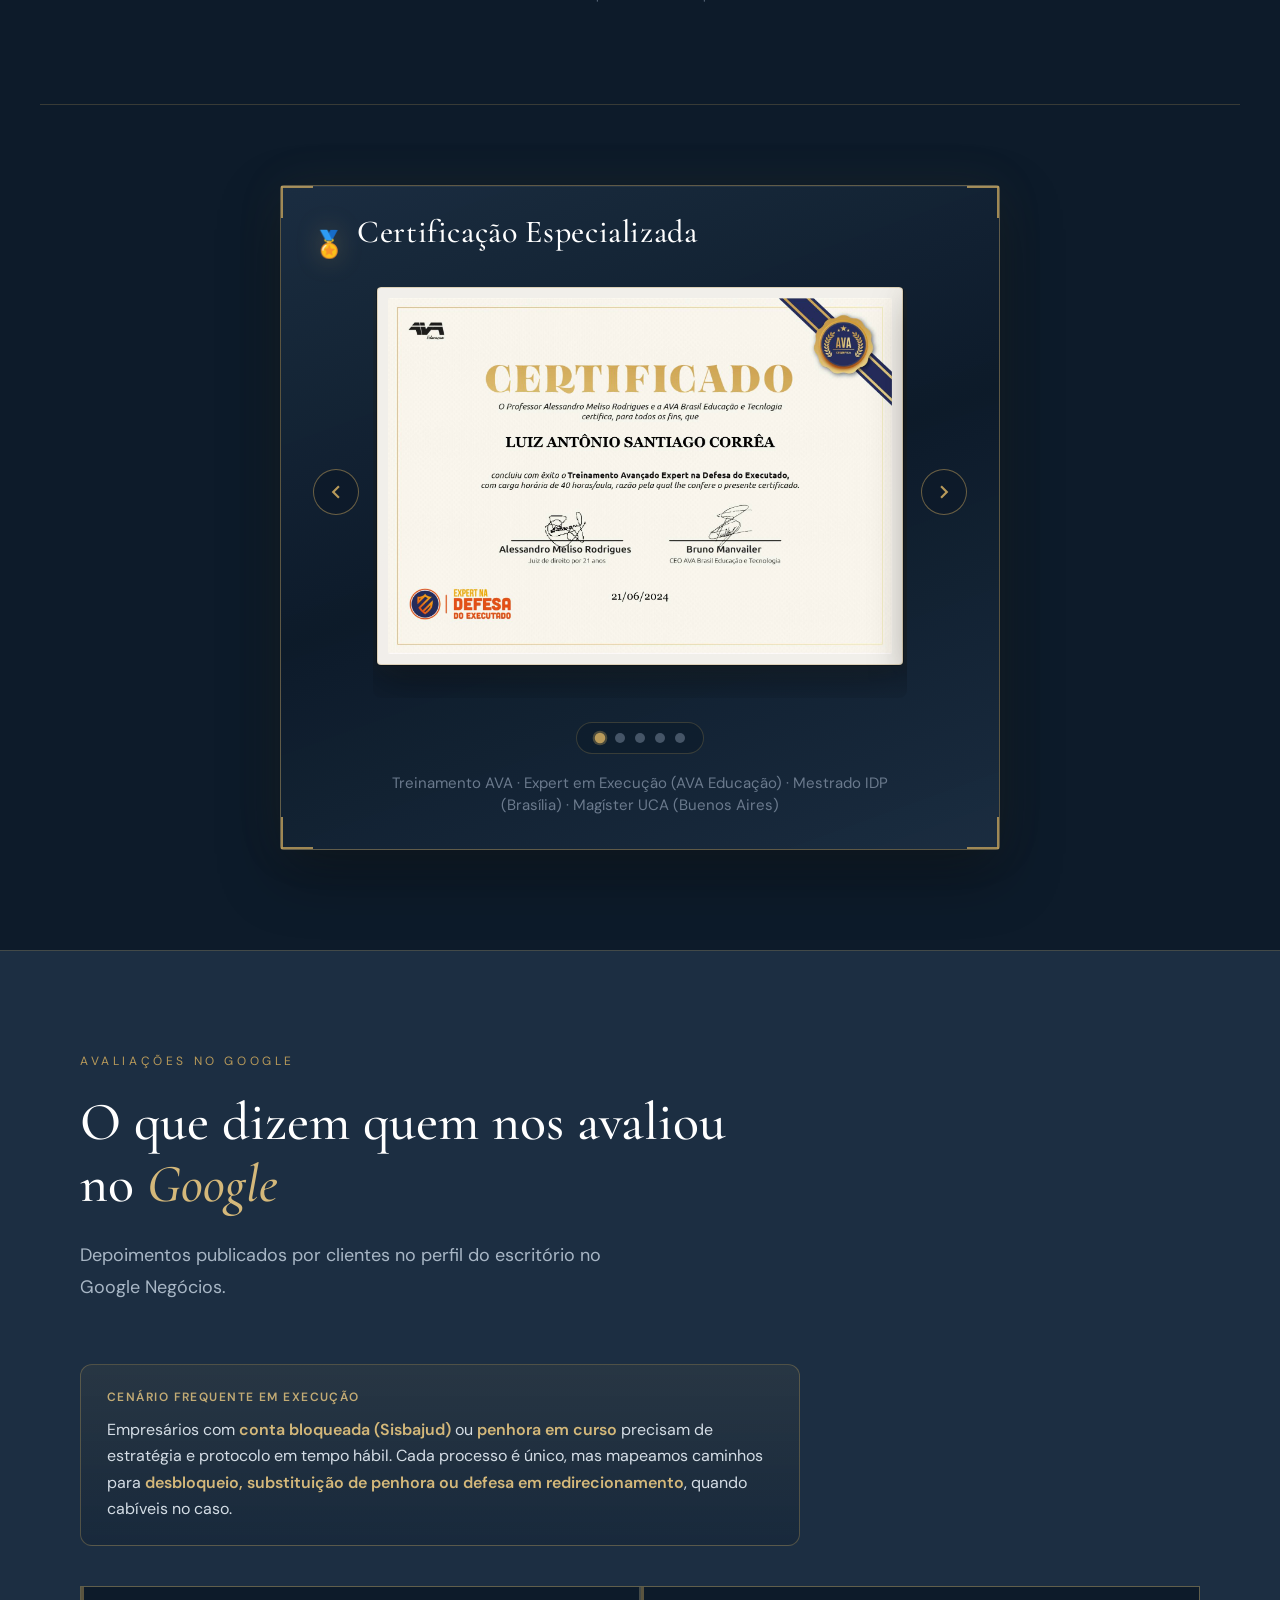
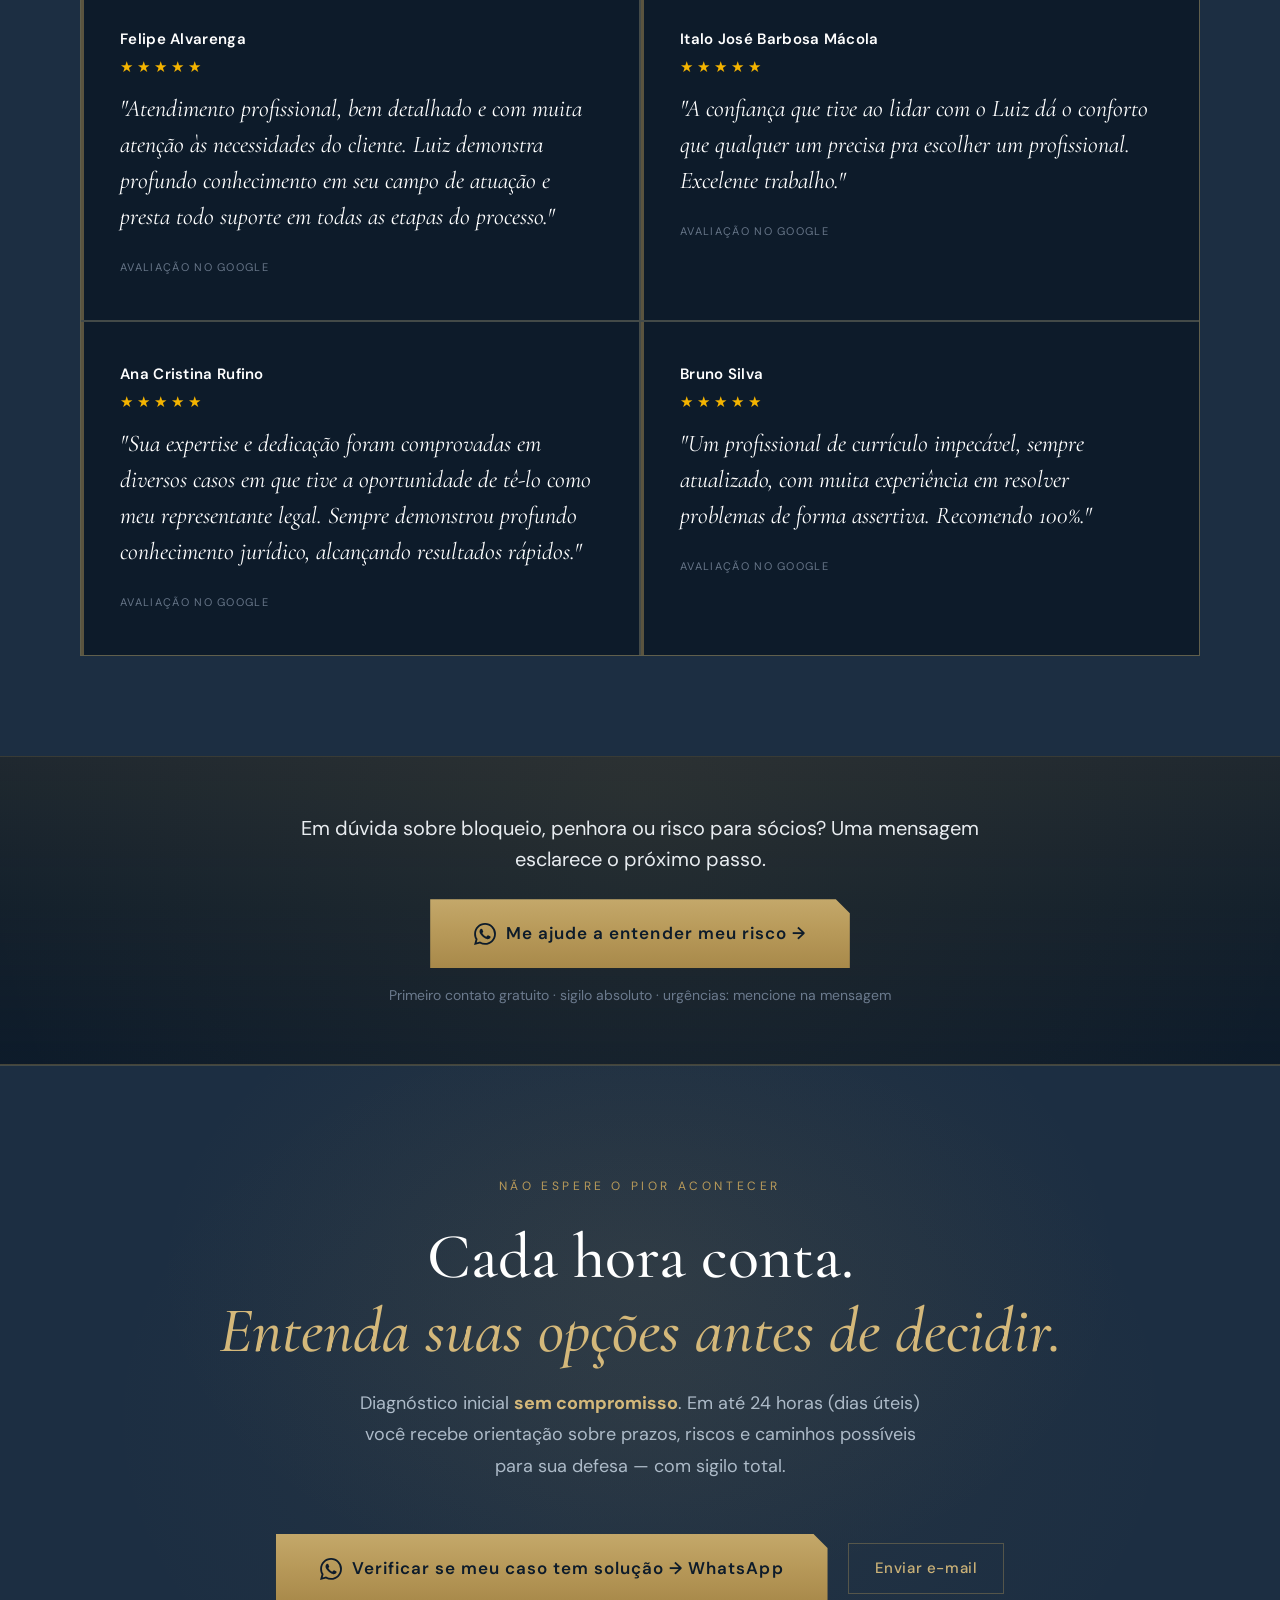
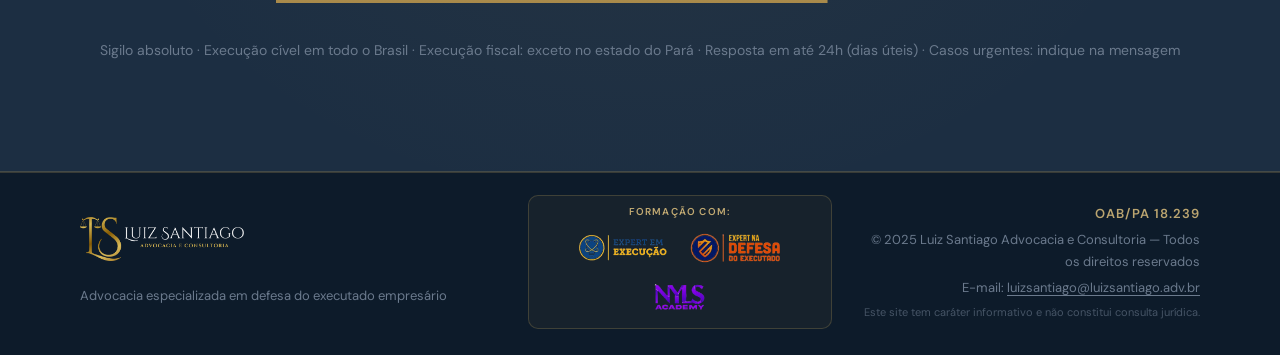
==== commit 9817bf96: "Sua mensagem" ====
--- a/index.html
+++ b/index.html
@@ -51,7 +51,7 @@
   .site-header {
     display: flex;
     align-items: center;
-    justify-content: center;
+    justify-content: flex-start;
     padding: 22px 40px 20px;
     background: var(--navy);
     border-bottom: 1px solid var(--border);
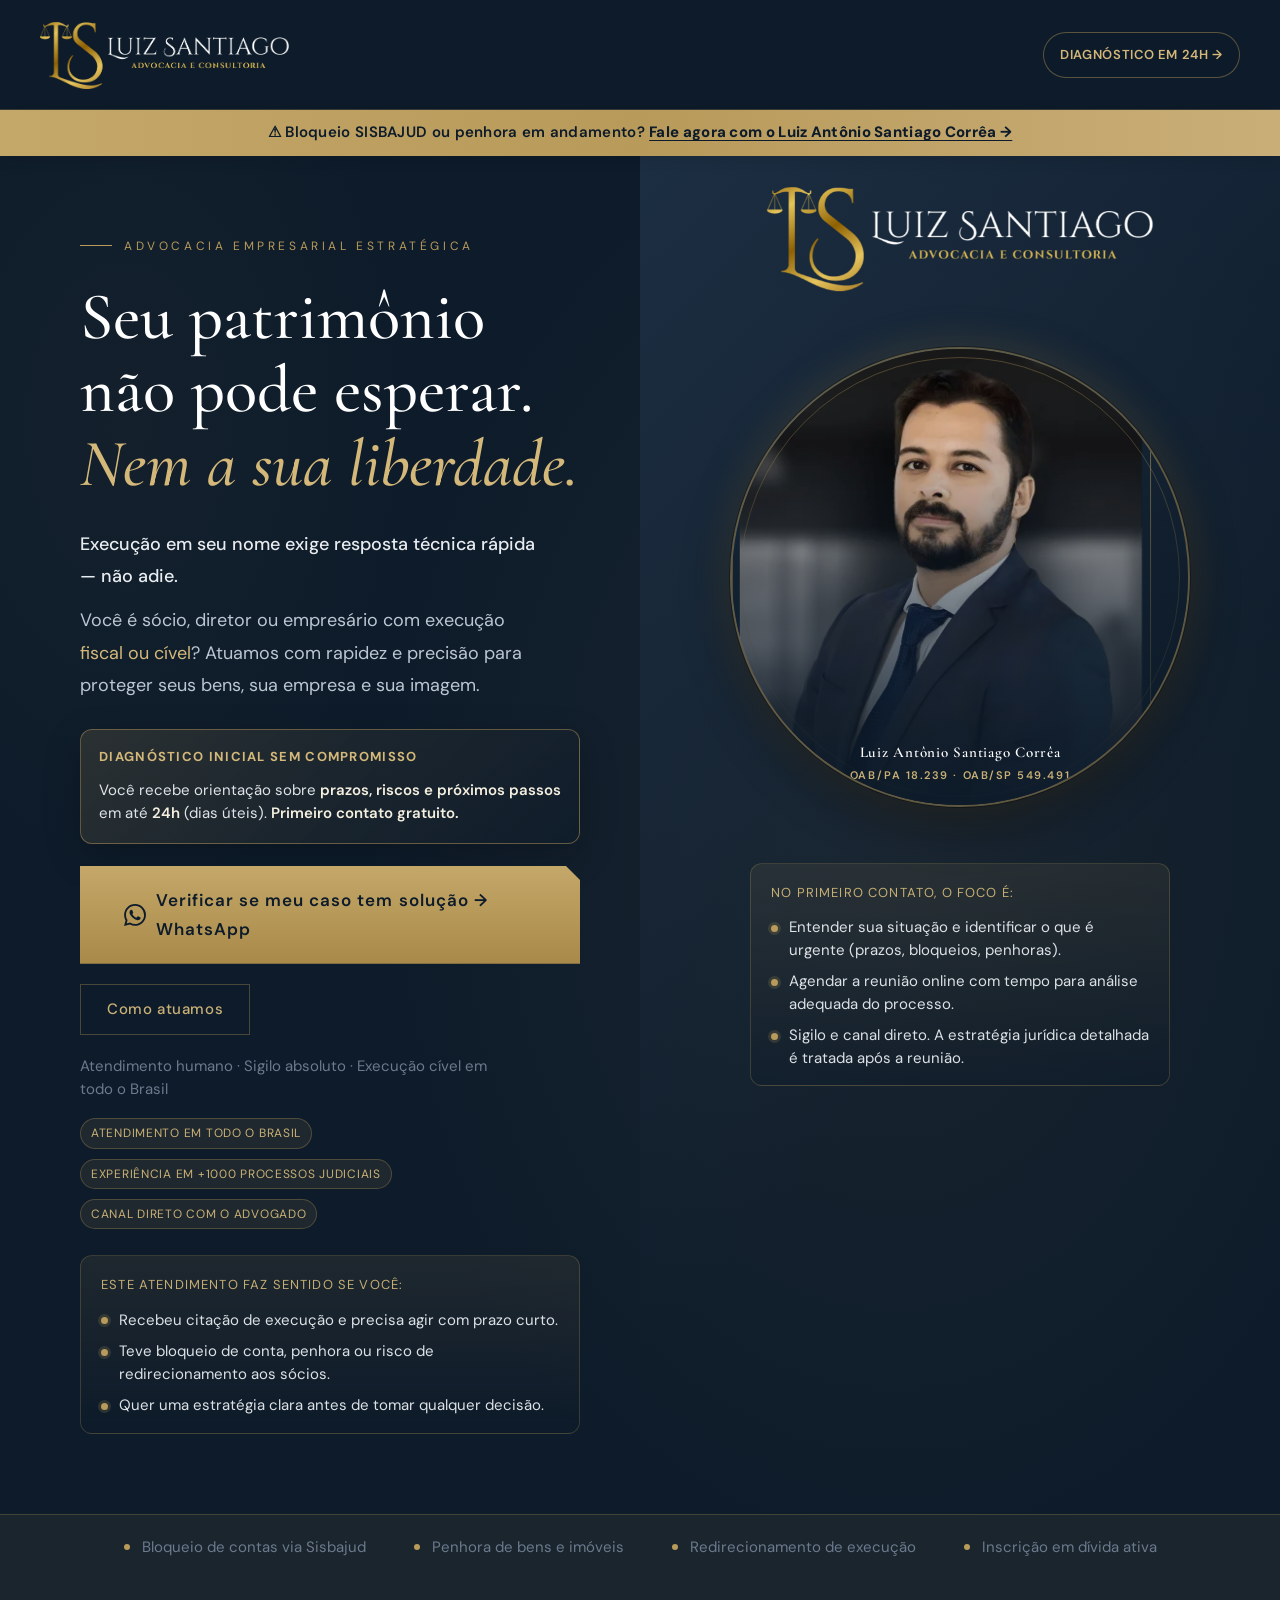
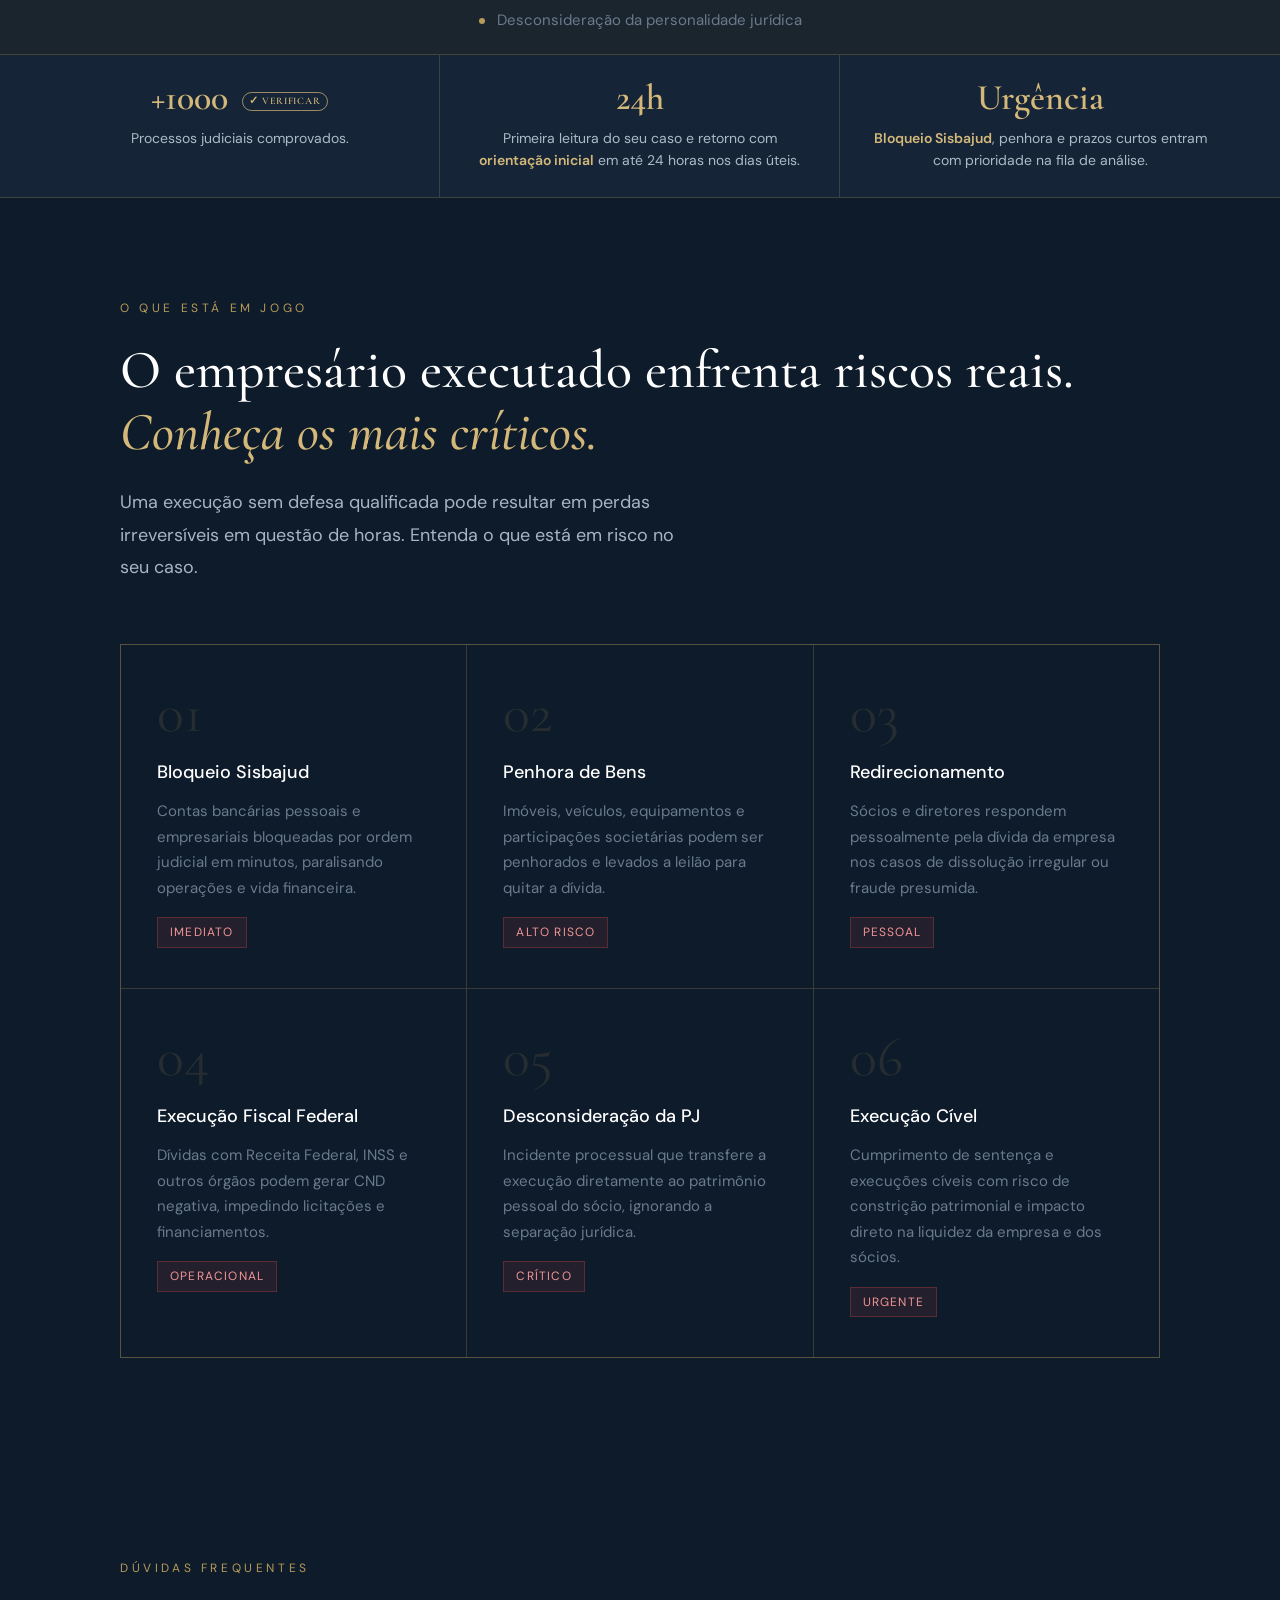
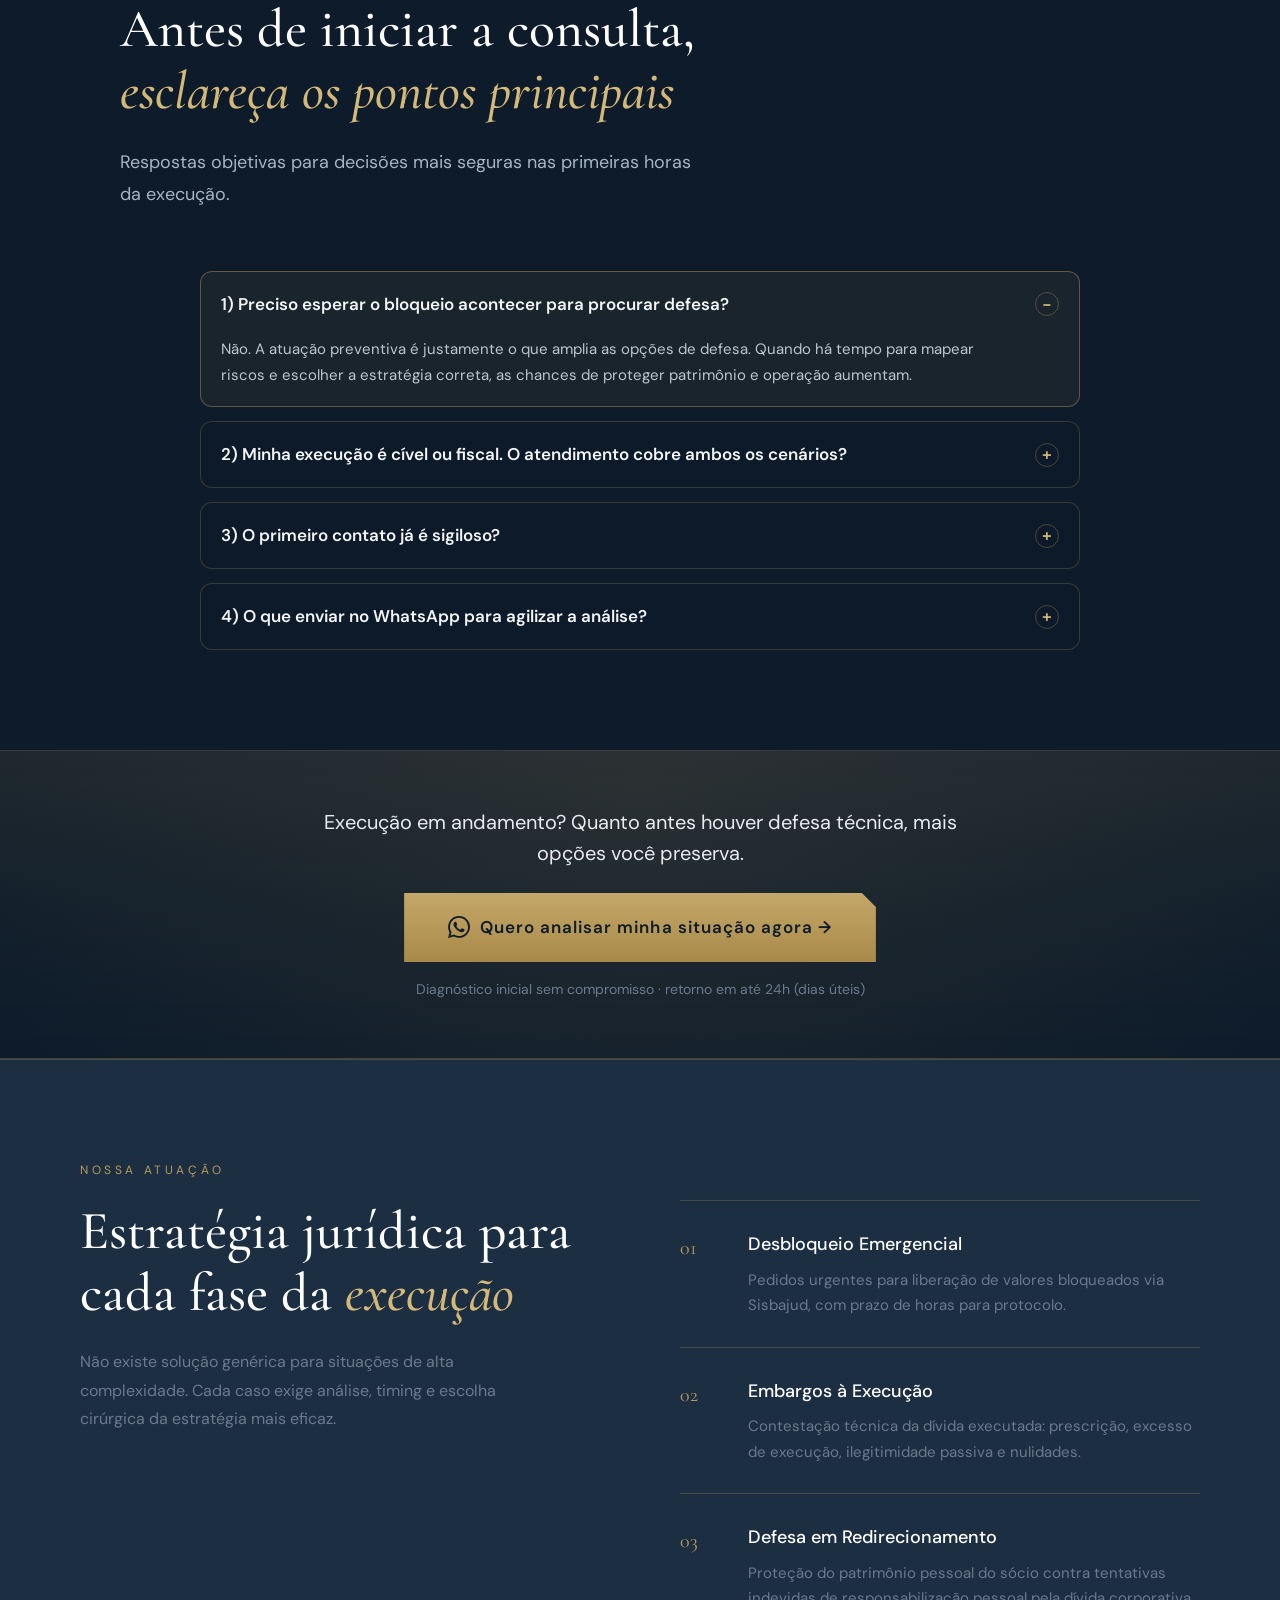
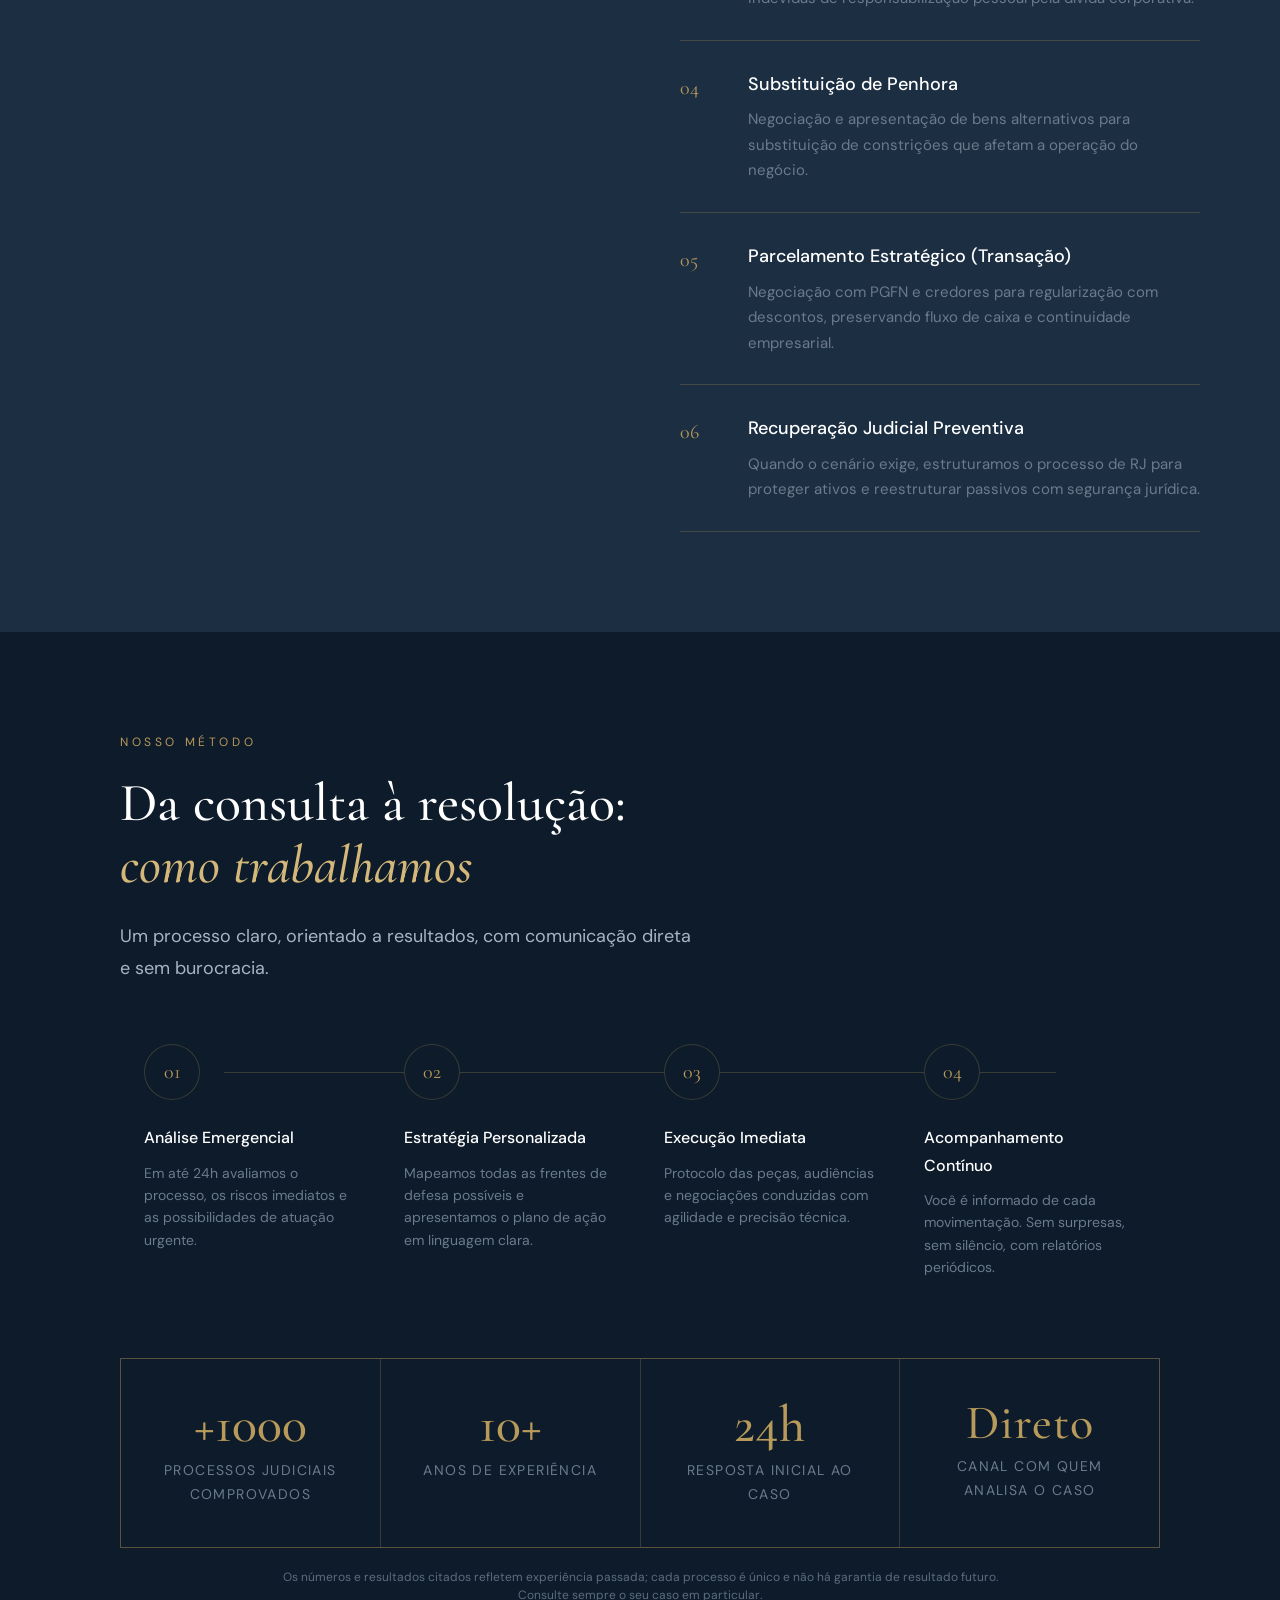
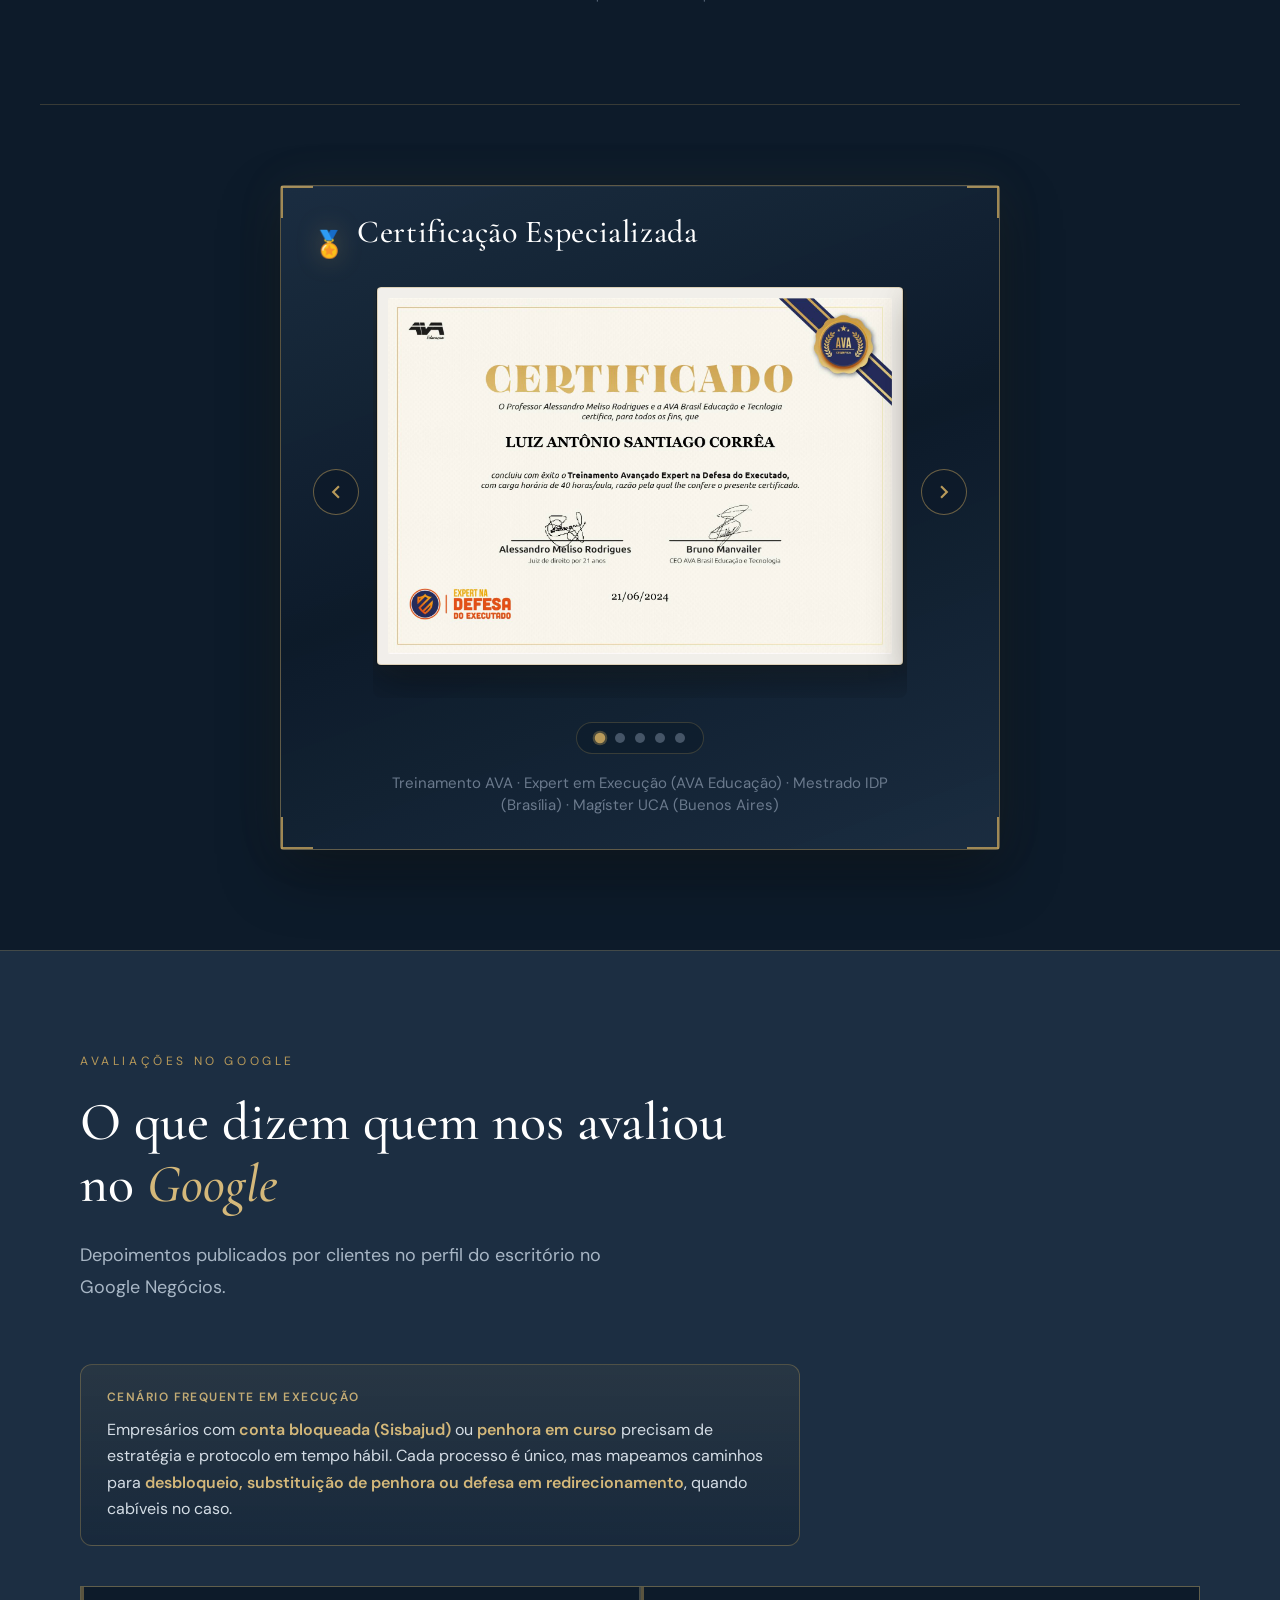
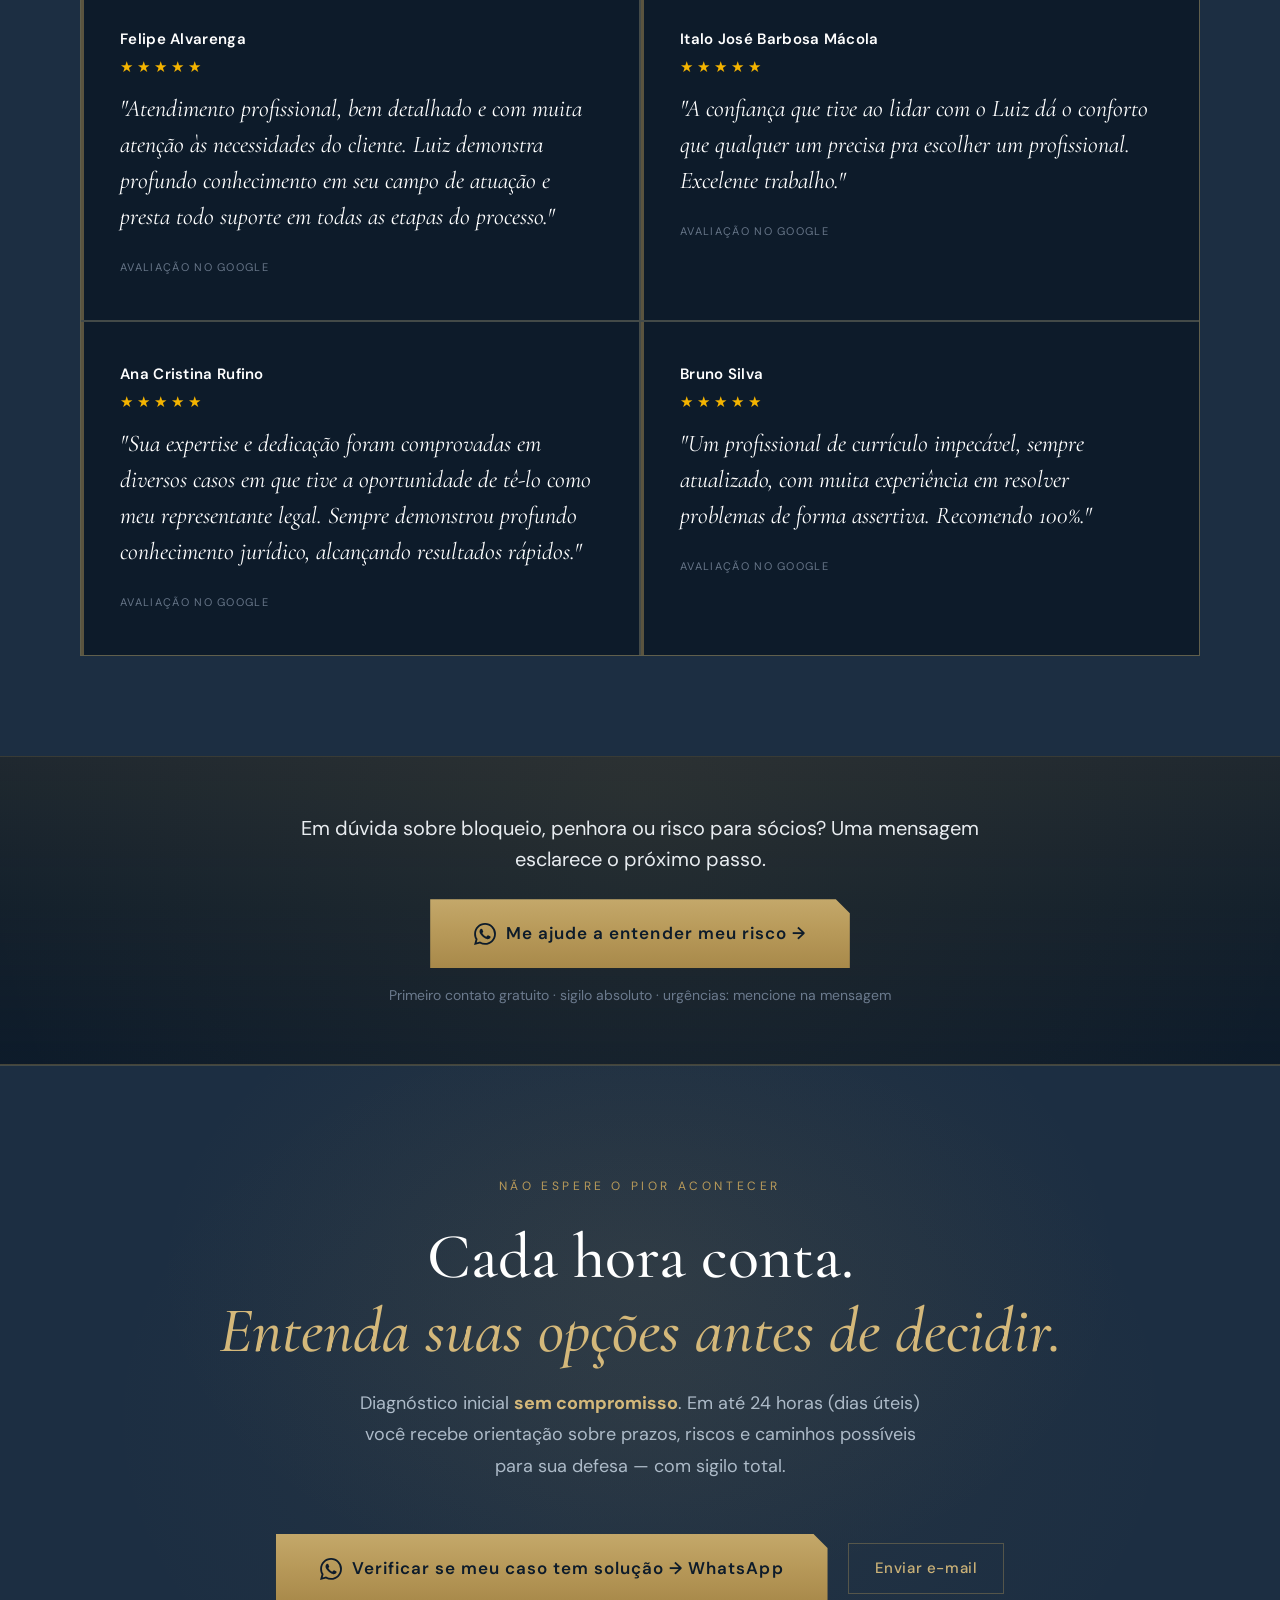
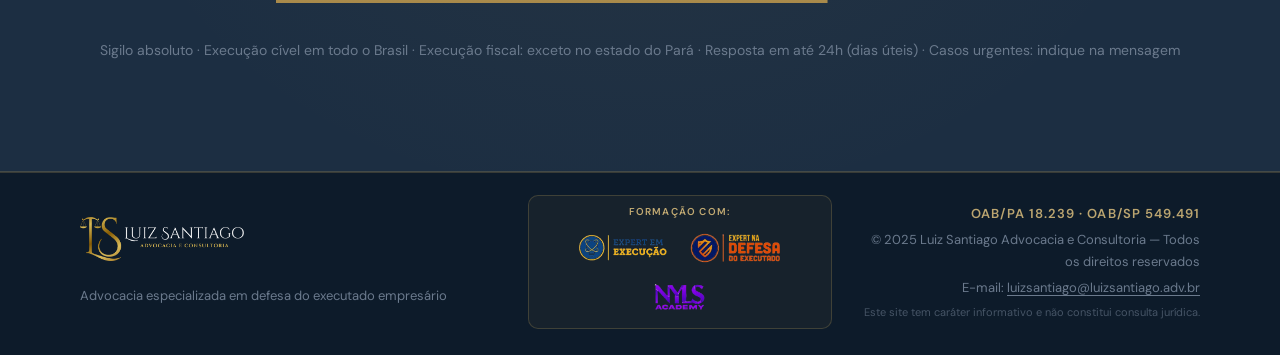
==== commit f8c583e1: "Atualiza informações de registro OAB no meta e footer para incluir OAB/SP 549.491" ====
--- a/index.html
+++ b/index.html
@@ -10,13 +10,15 @@
 <meta property="og:url" content="https://www.luizsantiagolaw.com.br/">
 <meta property="og:image" content="https://www.luizsantiagolaw.com.br/assets/img/og/og-social-share.png">
 <meta property="og:image:type" content="image/png">
-<meta property="og:image:alt" content="Luiz Santiago Advocacia e Consultoria — Luiz Antônio Santiago Corrêa, OAB/PA 18.239">
+<meta property="og:image:alt" content="Luiz Santiago Advocacia e Consultoria — Luiz Antônio Santiago Corrêa, OAB/PA 18.239 · OAB/SP 549.491">
 <meta name="twitter:card" content="summary_large_image">
 <meta name="twitter:title" content="Defesa do Executado Empresário | Luiz Santiago Advocacia e Consultoria">
 <meta name="twitter:description" content="Verifique se seu caso tem solução: análise inicial sem compromisso e retorno em até 24h (dias úteis). Execução cível em todo o Brasil · fiscal com exclusão do Pará. Sigilo total.">
 <meta name="twitter:image" content="https://www.luizsantiagolaw.com.br/assets/img/og/og-social-share.png">
 <meta name="theme-color" content="#0D1B2A">
 <title>Defesa do Executado Empresário | Luiz Santiago Advocacia e Consultoria</title>
+<link rel="icon" href="assets/img/favicon.png" type="image/png">
+<link rel="apple-touch-icon" href="assets/img/favicon.png">
 <link href="https://fonts.googleapis.com/css2?family=Cormorant+Garamond:ital,wght@0,400;0,500;0,600;1,400;1,500&family=DM+Sans:wght@400;500;600;700&display=swap" rel="stylesheet">
 <style>
   *, *::before, *::after { box-sizing: border-box; margin: 0; padding: 0; }
@@ -1779,11 +1781,11 @@
     }
 
     footer {
-      padding: 28px 24px 32px;
+      padding: 22px 20px 26px;
       flex-direction: column;
       text-align: center;
       align-items: stretch;
-      gap: 22px;
+      gap: 14px;
     }
 
     .footer-identity {
@@ -1796,24 +1798,26 @@
 
     .footer-cert-strip {
       max-width: 100%;
-      padding: 12px 14px 14px;
-      gap: 10px 14px;
+      padding: 8px 12px 10px;
+      gap: 6px 10px;
       justify-content: center;
+      align-items: center;
     }
 
     .footer-cert-label {
       text-align: center;
-      width: 100%;
+      flex-shrink: 0;
+      line-height: 1.15;
     }
 
     .footer-cert-logos-row {
-      gap: 14px 18px;
+      gap: 8px 12px;
       justify-content: center;
     }
 
     .footer-cert-img {
-      height: 34px;
-      max-width: min(220px, 80vw);
+      height: 30px;
+      max-width: min(200px, 28vw);
     }
 
     .footer-meta {
@@ -2053,7 +2057,7 @@
         <img class="seal-photo" src="assets/img/hero/advogado-Bm7ZUCAr.webp" alt="Luiz Antônio Santiago Corrêa">
         <div class="seal-overlay" aria-hidden="true">
           <span class="seal-overlay-name">Luiz Antônio Santiago Corrêa</span>
-          <span class="seal-overlay-oab">OAB/PA 18.239</span>
+          <span class="seal-overlay-oab">OAB/PA 18.239 · OAB/SP 549.491</span>
         </div>
       </div>
       <div class="hero-qualifier hero-qualifier--aside fade-in fade-in-4">
@@ -2402,7 +2406,7 @@
     </div>
   </div>
   <div class="footer-meta">
-    <div class="footer-oab">OAB/PA 18.239</div>
+    <div class="footer-oab">OAB/PA 18.239 · OAB/SP 549.491</div>
     <div style="margin-top: 4px;">© 2025 Luiz Santiago Advocacia e Consultoria — Todos os direitos reservados</div>
     <div style="margin-top: 4px;">E-mail: <a href="mailto:luizsantiago@luizsantiago.adv.br" style="color: inherit; text-decoration: underline; text-underline-offset: 3px;">luizsantiago@luizsantiago.adv.br</a></div>
     <div style="margin-top: 4px; font-size: 11px; opacity: 0.6;">Este site tem caráter informativo e não constitui consulta jurídica.</div>
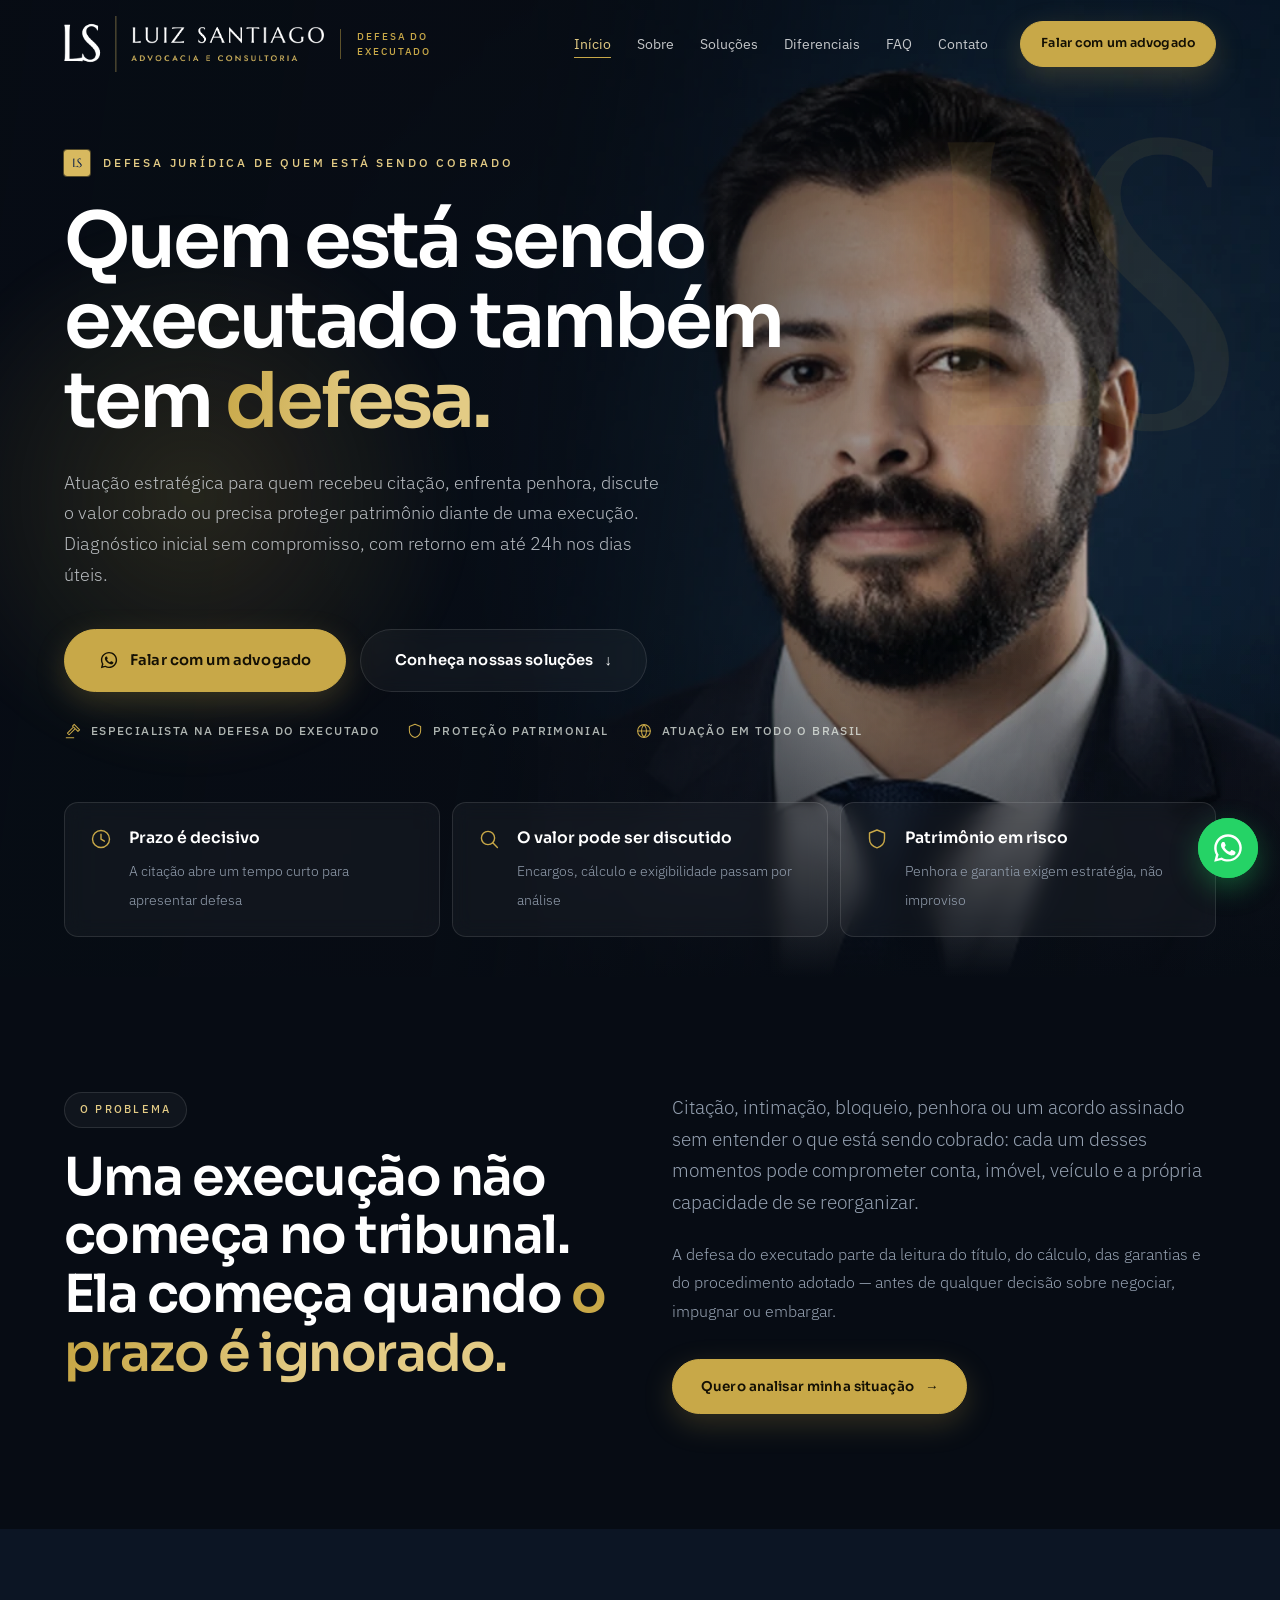
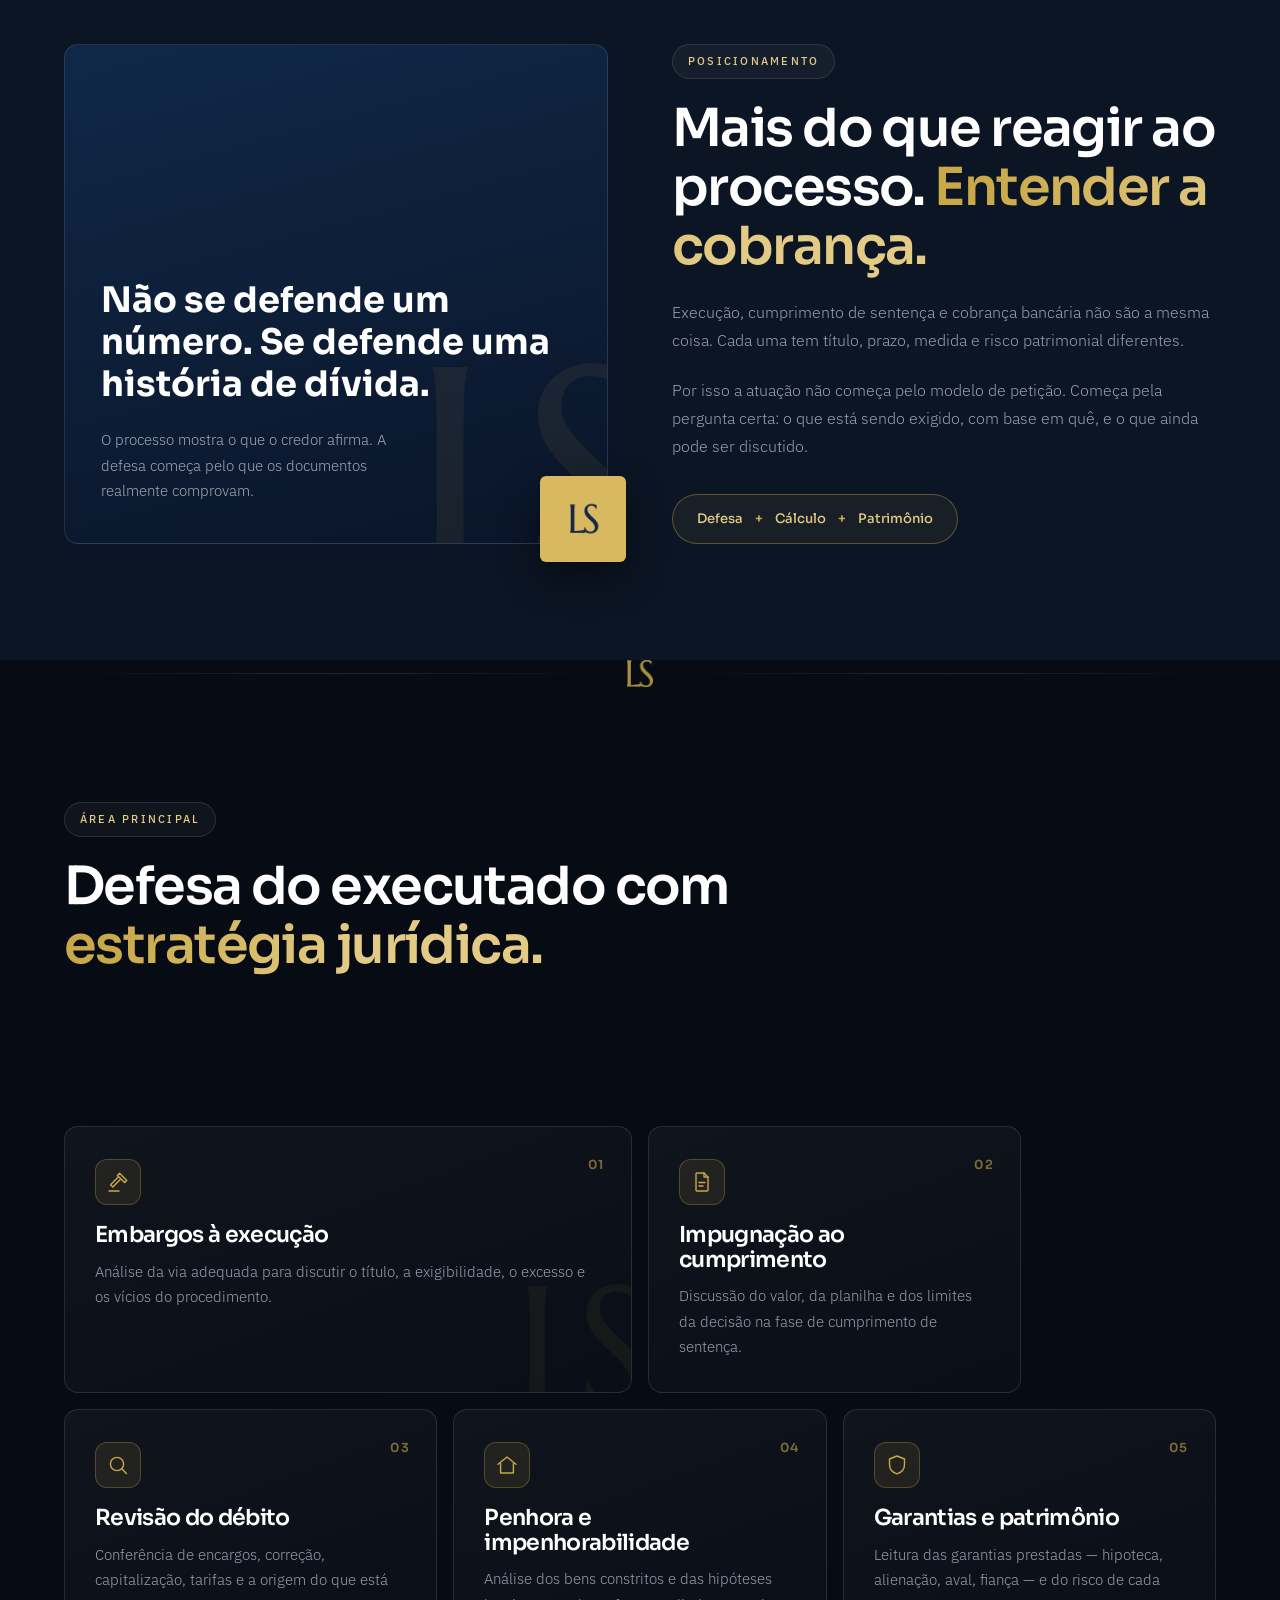
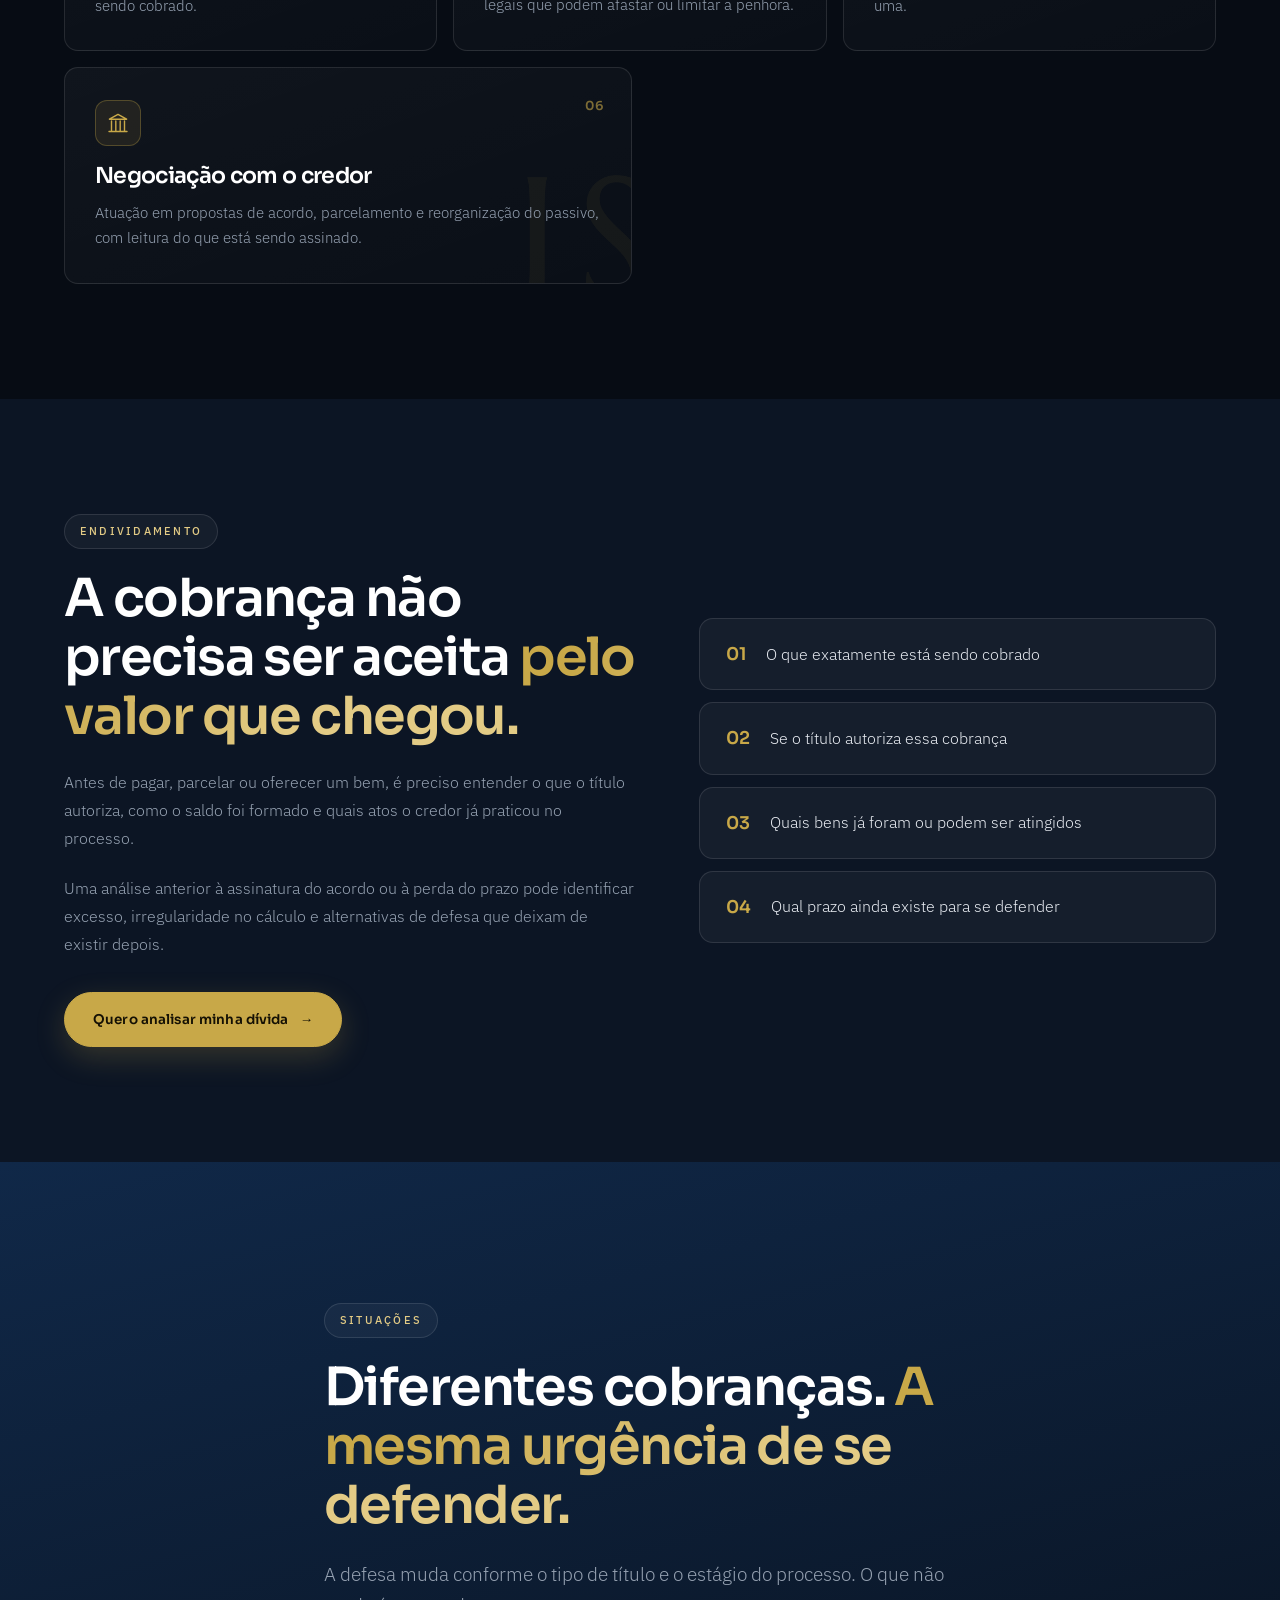
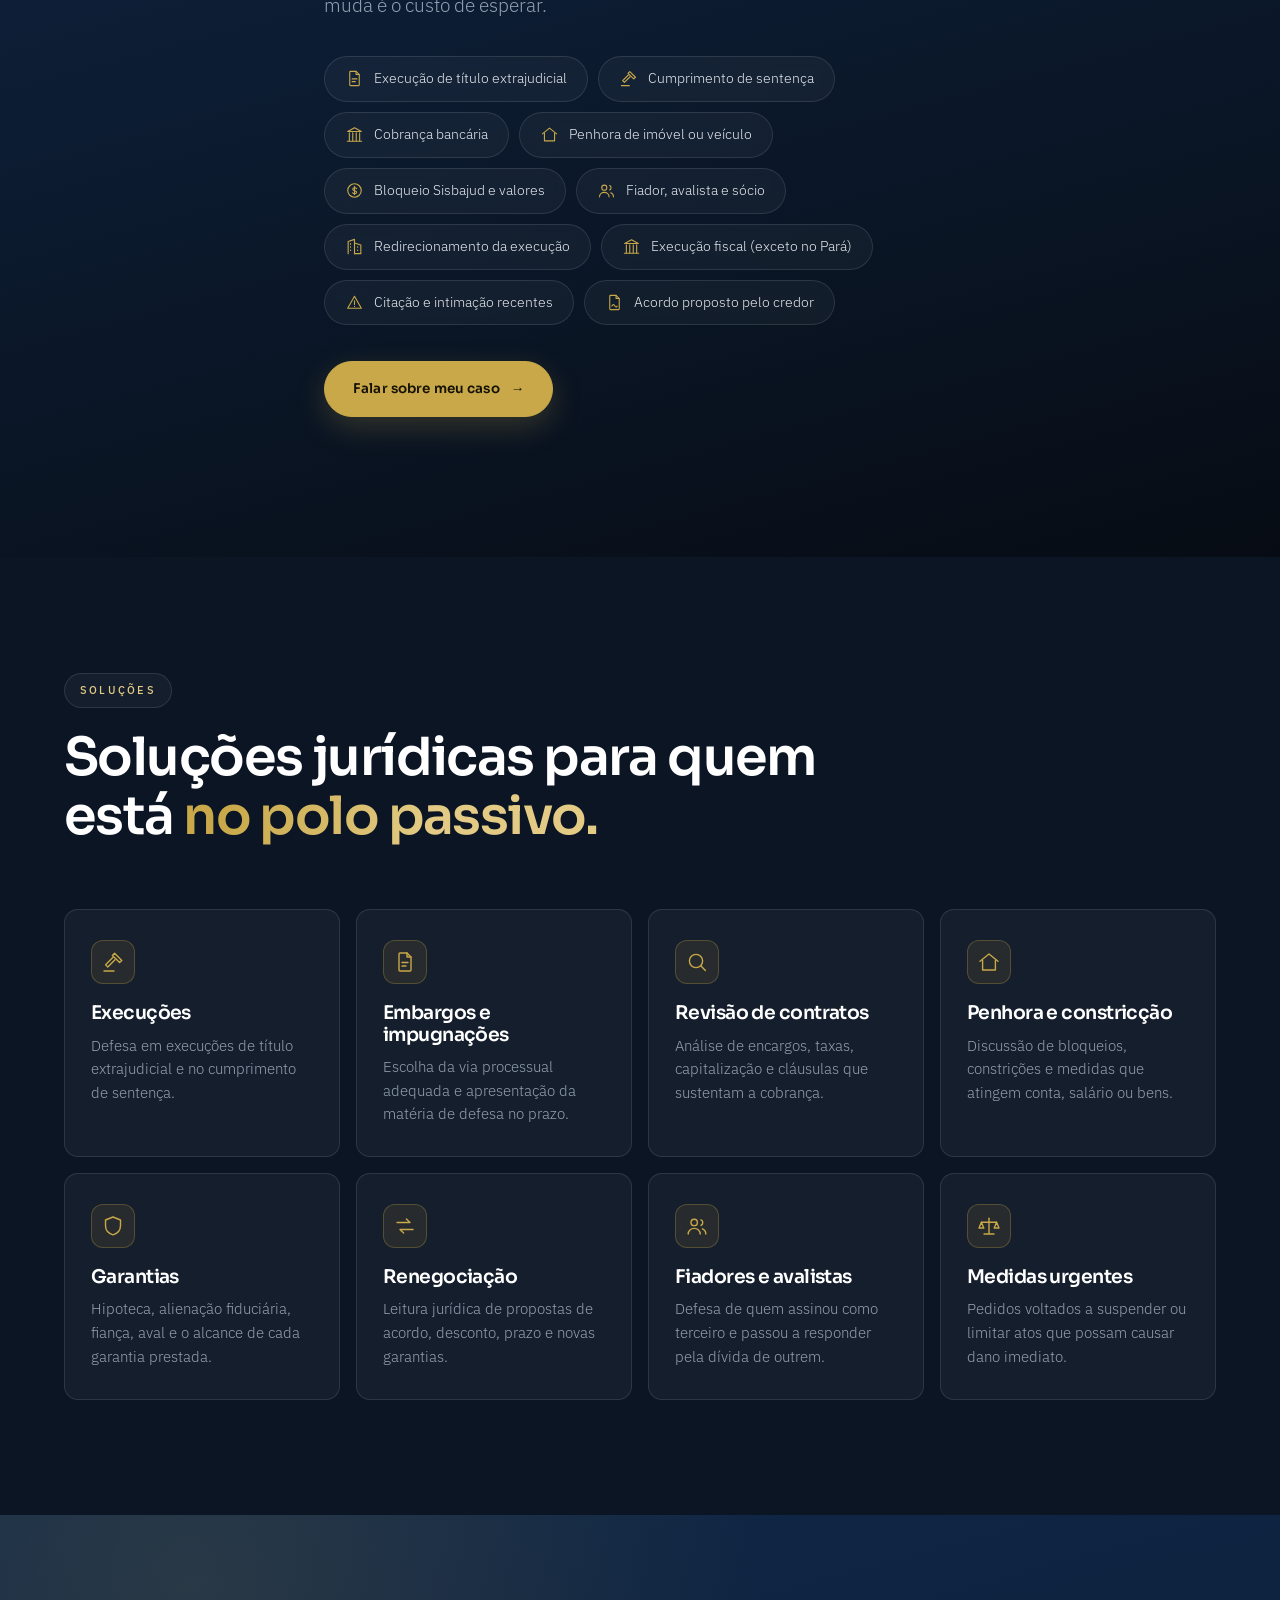
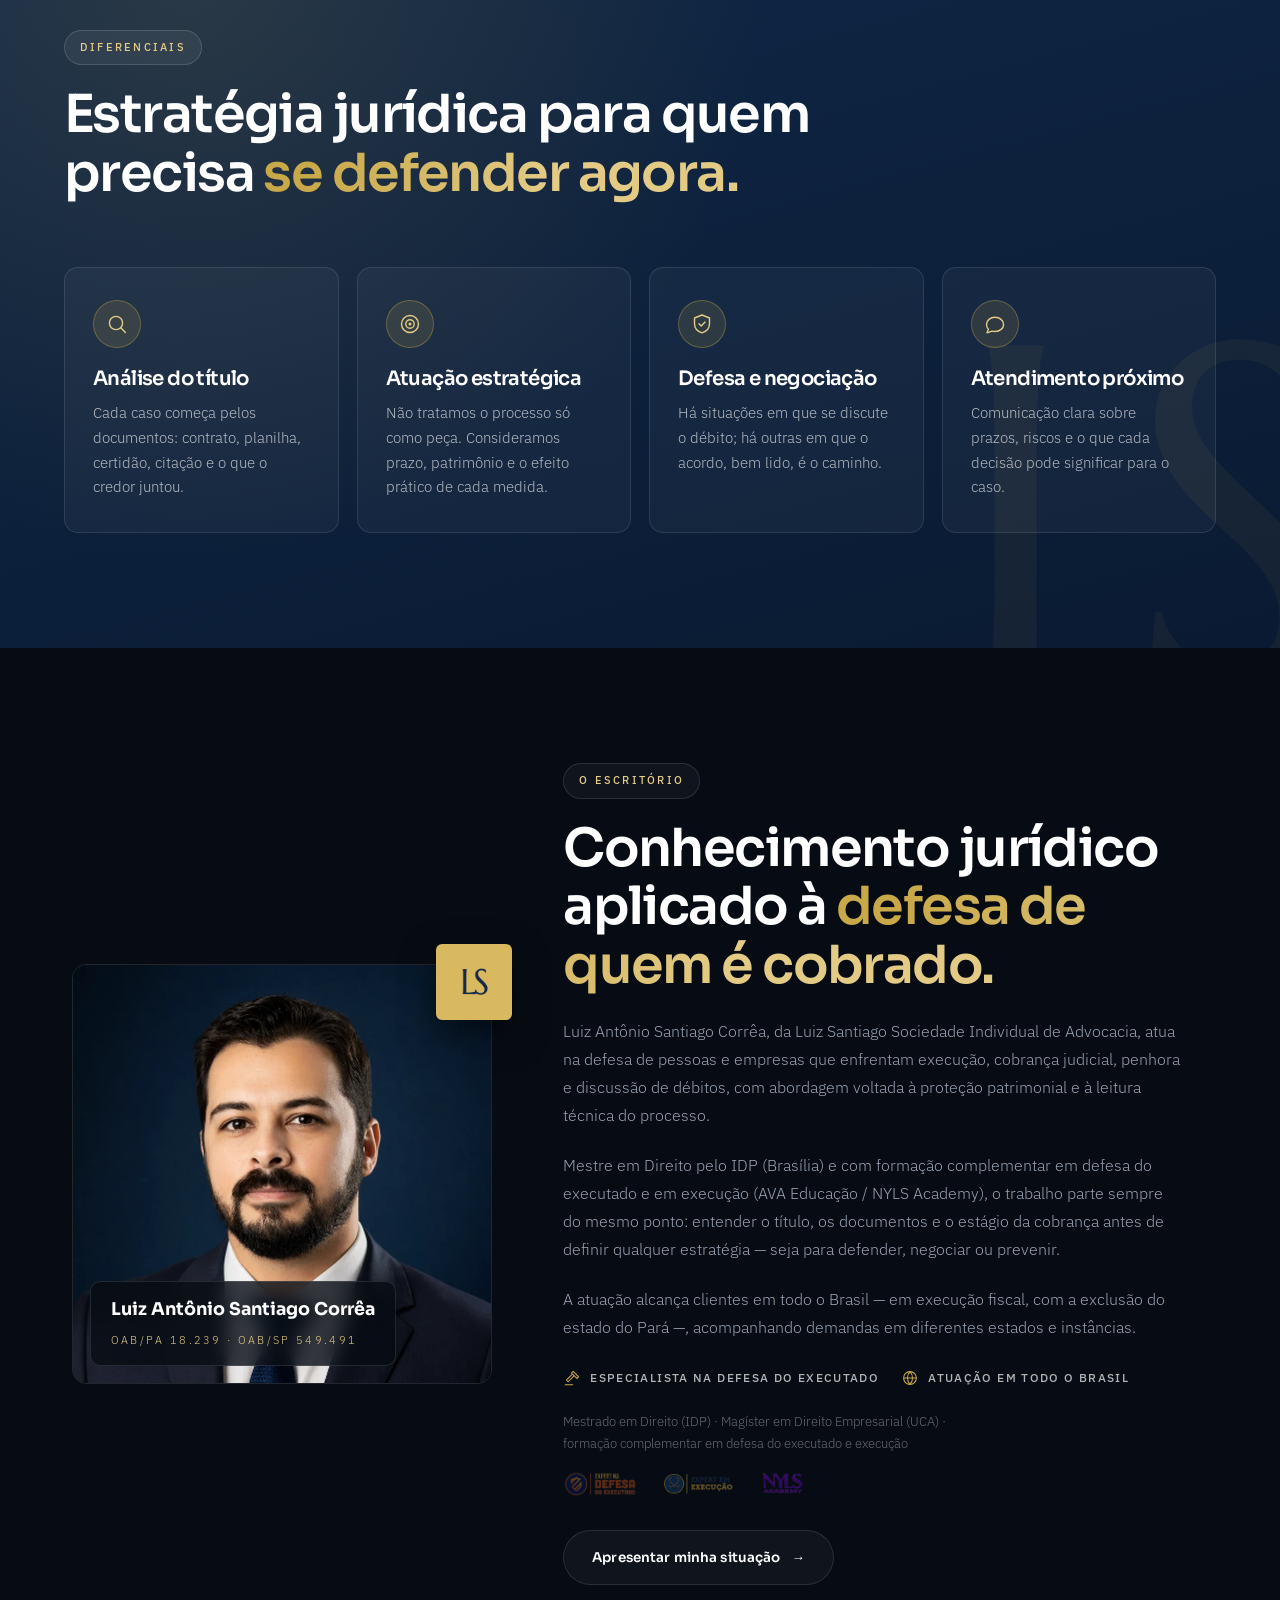
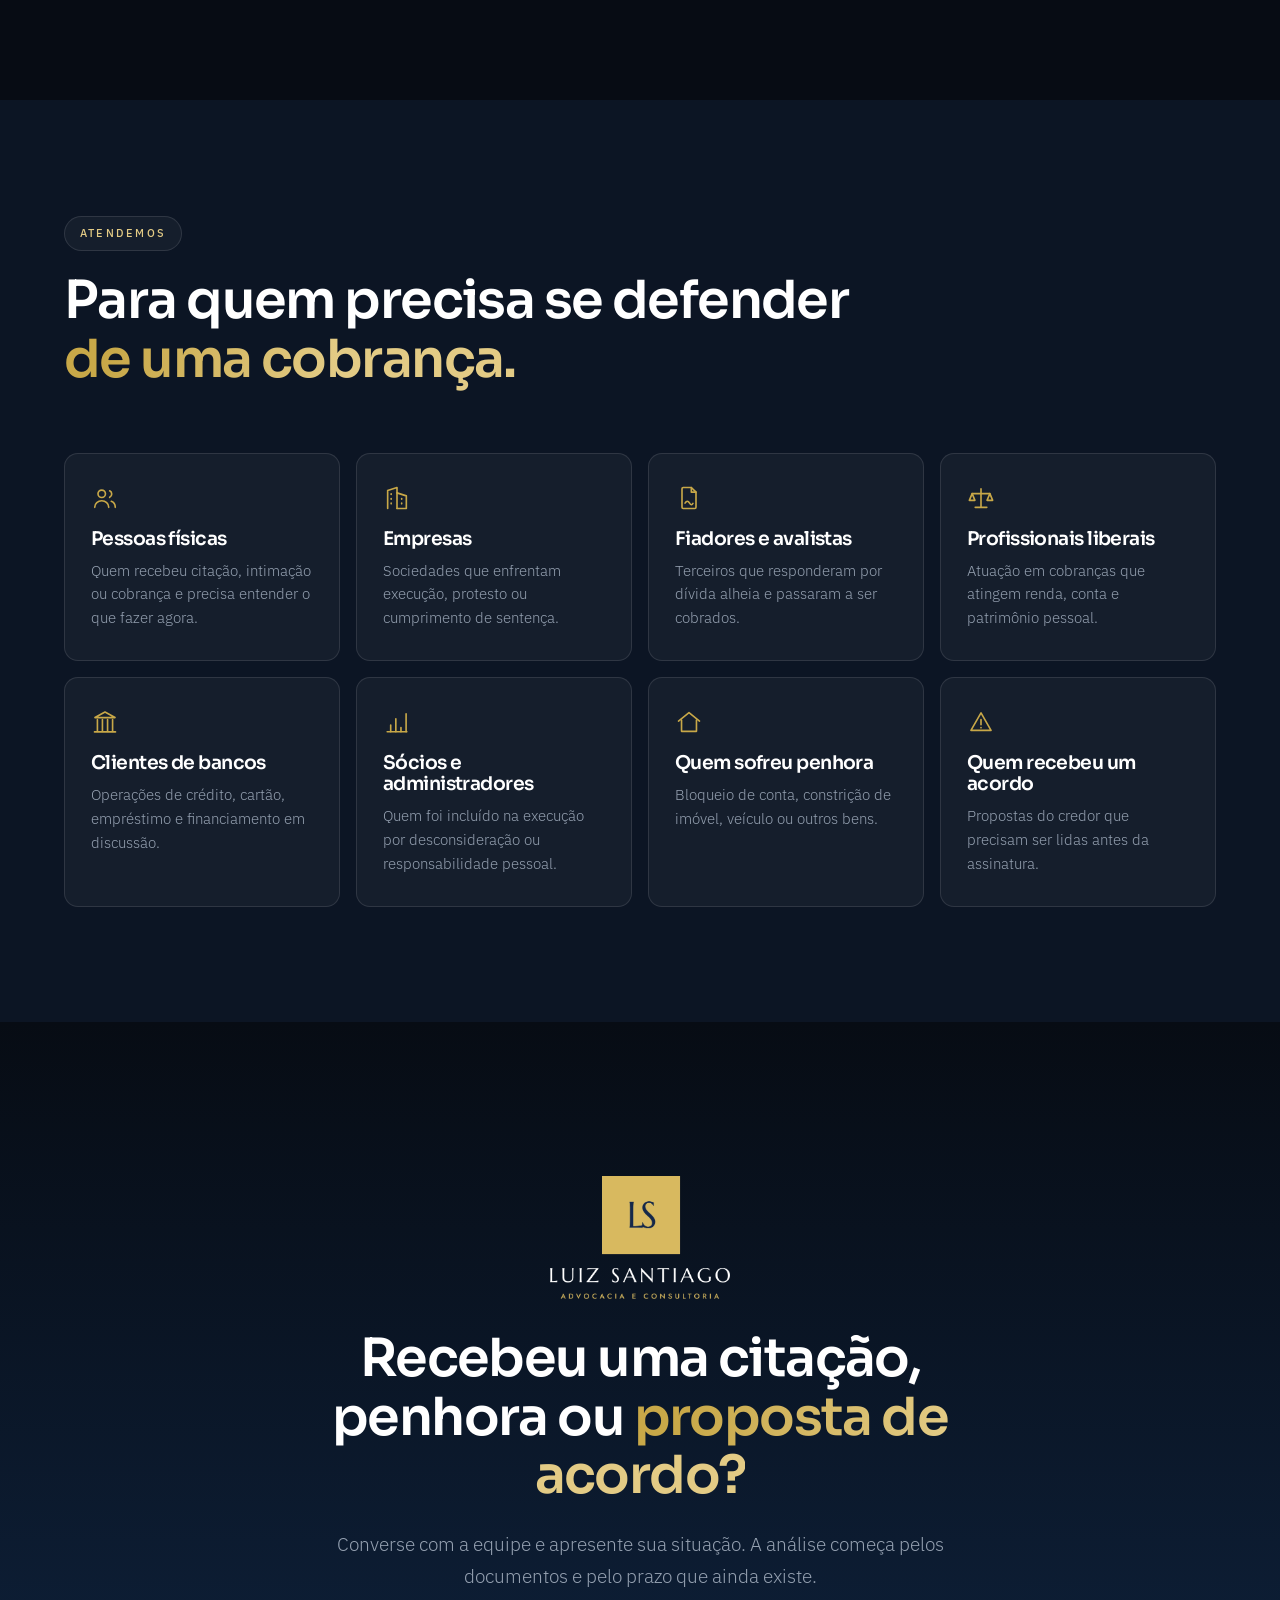
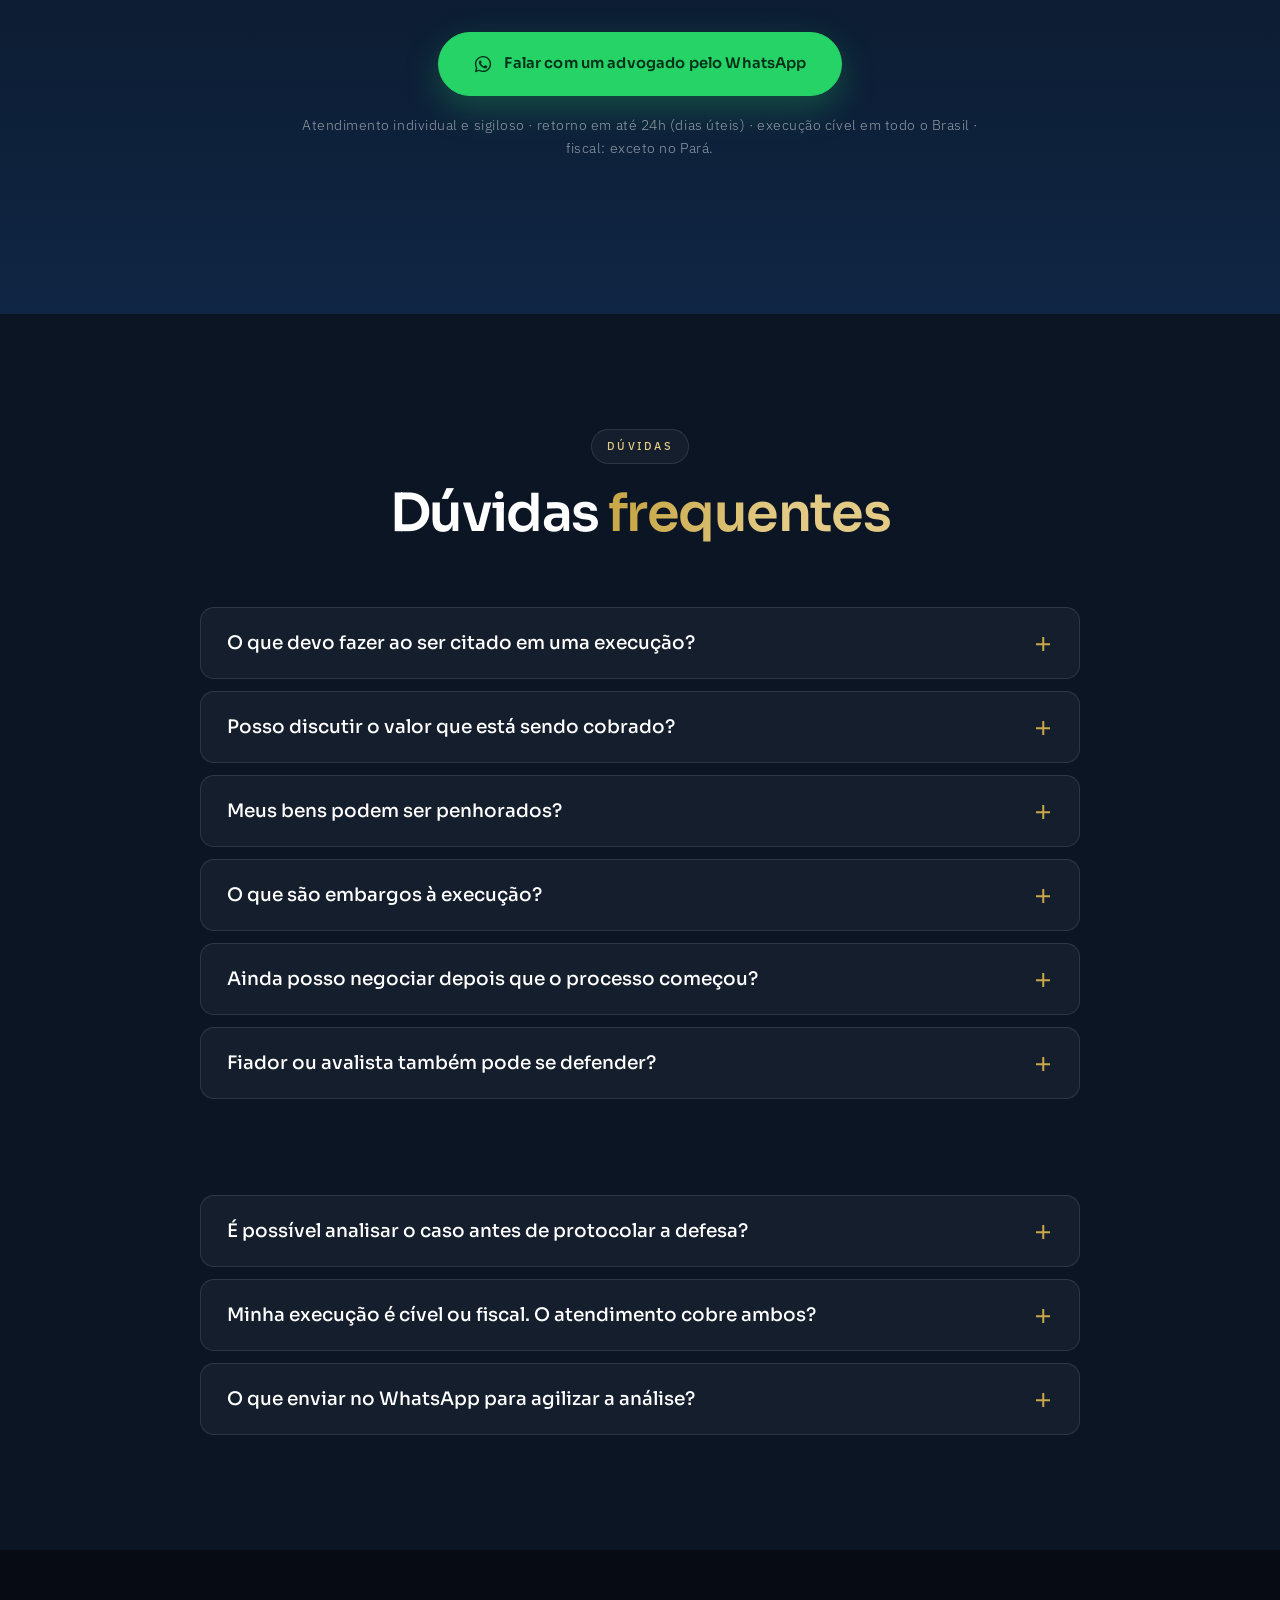
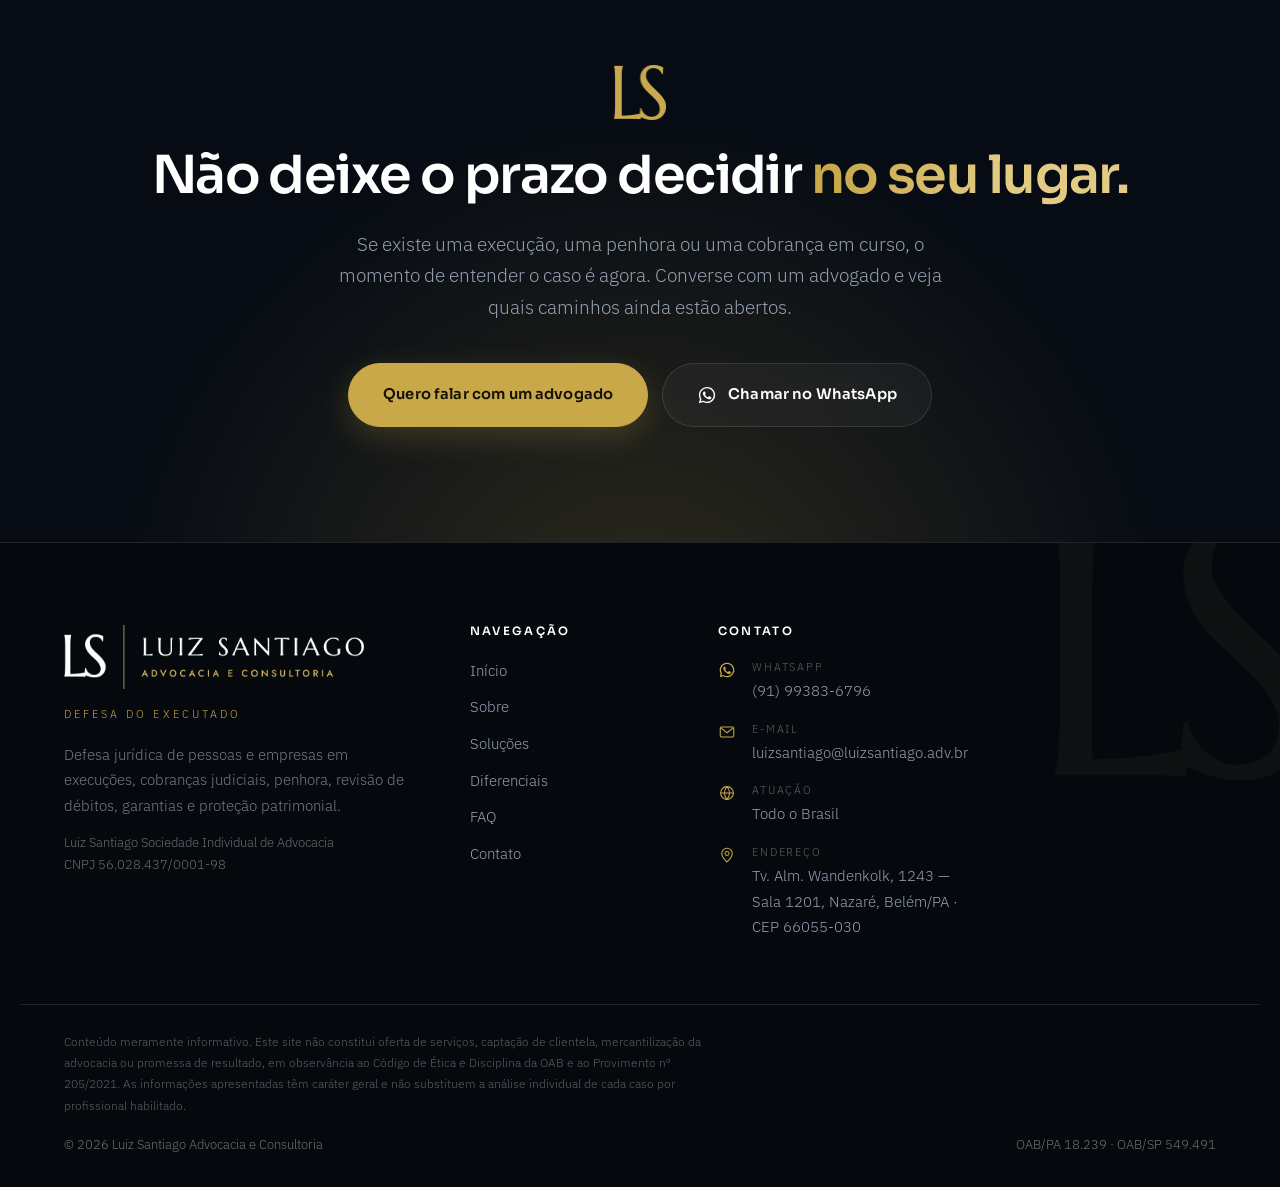
==== commit 462e5e78: "Atualiza meta tags e descrição no HTML, ajusta viewport e adiciona informações de autor e tema. Subs" ====
--- a/index.html
+++ b/index.html
@@ -2,2521 +2,702 @@
 <html lang="pt-BR">
 <head>
 <meta charset="UTF-8">
-<meta name="viewport" content="width=device-width, initial-scale=1.0">
-<meta name="description" content="Diagnóstico inicial sem compromisso — retorno em até 24h (dias úteis). Defesa do executado empresário em todo o Brasil: bloqueio Sisbajud, penhora, embargos, redirecionamento e execução fiscal. Primeiro contato gratuito pelo WhatsApp.">
+<meta name="viewport" content="width=device-width, initial-scale=1">
+<title>Defesa do Executado | Luiz Santiago Advocacia e Consultoria</title>
+<meta name="description" content="Defesa jurídica de quem está sendo cobrado judicialmente: execuções, embargos, penhora, Sisbajud, revisão de débitos e proteção patrimonial. Diagnóstico inicial em até 24h (dias úteis). Atuação em todo o Brasil.">
+<meta name="author" content="Luiz Antônio Santiago Corrêa — Luiz Santiago Advocacia e Consultoria">
+<meta name="theme-color" content="#070C14">
+<link rel="canonical" href="https://www.luizsantiagolaw.com.br/">
+
 <meta property="og:type" content="website">
-<meta property="og:title" content="Defesa do Executado Empresário | Luiz Santiago Advocacia e Consultoria">
-<meta property="og:description" content="Verifique se seu caso tem solução: análise inicial sem compromisso e retorno em até 24h (dias úteis). Execução cível em todo o Brasil · fiscal com exclusão do Pará. Sigilo total.">
+<meta property="og:locale" content="pt_BR">
+<meta property="og:site_name" content="Luiz Santiago Advocacia e Consultoria">
 <meta property="og:url" content="https://www.luizsantiagolaw.com.br/">
-<meta property="og:image" content="https://www.luizsantiagolaw.com.br/assets/img/og/og-social-share.png">
-<meta property="og:image:type" content="image/png">
-<meta property="og:image:alt" content="Luiz Santiago Advocacia e Consultoria — Luiz Antônio Santiago Corrêa, OAB/PA 18.239 · OAB/SP 549.491">
+<meta property="og:title" content="Quem está sendo executado também tem defesa | Luiz Santiago Advocacia">
+<meta property="og:description" content="Atuação jurídica estratégica para quem enfrenta execução, cobrança judicial, penhora ou dívida em discussão. Diagnóstico inicial em até 24h. Atendimento em todo o Brasil.">
+<meta property="og:image" content="https://www.luizsantiagolaw.com.br/assets/og/og-cover.jpg">
+<meta property="og:image:type" content="image/jpeg">
+<meta property="og:image:width" content="1200">
+<meta property="og:image:height" content="630">
+<meta property="og:image:alt" content="Luiz Antônio Santiago Corrêa — Luiz Santiago Advocacia, defesa jurídica do executado.">
+<link rel="image_src" href="https://www.luizsantiagolaw.com.br/assets/og/og-cover.jpg">
+
 <meta name="twitter:card" content="summary_large_image">
-<meta name="twitter:title" content="Defesa do Executado Empresário | Luiz Santiago Advocacia e Consultoria">
-<meta name="twitter:description" content="Verifique se seu caso tem solução: análise inicial sem compromisso e retorno em até 24h (dias úteis). Execução cível em todo o Brasil · fiscal com exclusão do Pará. Sigilo total.">
-<meta name="twitter:image" content="https://www.luizsantiagolaw.com.br/assets/img/og/og-social-share.png">
-<meta name="theme-color" content="#0D1B2A">
-<title>Defesa do Executado Empresário | Luiz Santiago Advocacia e Consultoria</title>
-<link rel="icon" href="assets/img/favicon.png" type="image/png">
-<link rel="apple-touch-icon" href="assets/img/favicon.png">
-<link href="https://fonts.googleapis.com/css2?family=Cormorant+Garamond:ital,wght@0,400;0,500;0,600;1,400;1,500&family=DM+Sans:wght@400;500;600;700&display=swap" rel="stylesheet">
-<style>
-  *, *::before, *::after { box-sizing: border-box; margin: 0; padding: 0; }
-
-  :root {
-    --gold: #B89A5A;
-    --gold-light: #D4B87A;
-    --gold-pale: #F5EFE0;
-    --navy: #0D1B2A;
-    --navy-mid: #1C2E42;
-    --navy-soft: #2A3F57;
-    --off-white: #F9F6F1;
-    --text-muted: #6B7A8D;
-    --border: rgba(184,154,90,0.25);
-  }
-
-  html {
-    scroll-behavior: smooth;
-    scroll-padding-top: max(72px, env(safe-area-inset-top));
-  }
-
-  body {
-    font-family: 'DM Sans', sans-serif;
-    background: var(--navy);
-    color: var(--off-white);
-    line-height: 1.7;
-    overflow-x: hidden;
-    font-size: 17px;
-  }
-
-  /* ─── TOPO / LOGO + CTA ─── */
-  .site-header {
-    display: flex;
-    align-items: center;
-    justify-content: flex-start;
-    padding: 22px 40px 20px;
-    background: var(--navy);
-    border-bottom: 1px solid var(--border);
-    position: relative;
-    z-index: 2;
-  }
-
-  .site-logo {
-    display: block;
-    line-height: 0;
-    transition: opacity 0.2s;
-  }
-
-  .site-logo:hover {
-    opacity: 0.92;
-  }
-
-  .site-logo img {
-    height: 67px;
-    width: auto;
-    max-width: min(368px, 88vw);
-    object-fit: contain;
-    display: block;
-  }
-
-  .site-header-cta {
-    position: absolute;
-    right: 40px;
-    top: 50%;
-    transform: translateY(-50%);
-    display: inline-flex;
-    align-items: center;
-    gap: 8px;
-    padding: 11px 16px;
-    border: 1px solid rgba(184,154,90,0.45);
-    border-radius: 999px;
-    color: var(--gold-light);
-    text-decoration: none;
-    font-size: 13px;
-    font-weight: 600;
-    letter-spacing: 0.05em;
-    text-transform: uppercase;
-    background: rgba(13,27,42,0.42);
-    transition: border-color 0.25s, color 0.25s, background 0.25s, transform 0.25s;
-  }
-
-  .site-header-cta:hover {
-    color: #fff;
-    border-color: rgba(212,184,122,0.75);
-    background: rgba(184,154,90,0.16);
-    transform: translateY(calc(-50% - 1px));
-  }
-
-  .footer-logo {
-    height: 44px;
-    width: auto;
-    max-width: 200px;
-    object-fit: contain;
-    flex-shrink: 0;
-    opacity: 0.95;
-  }
-
-  .footer-brand-text {
-    min-width: 0;
-  }
-
-  .footer-identity {
-    display: flex;
-    align-items: center;
-    gap: 20px;
-    flex-wrap: wrap;
-    flex: 0 1 auto;
-    min-width: 0;
-    max-width: min(420px, 36vw);
-  }
-
-  .footer-cert-strip {
-    display: flex;
-    flex-direction: row;
-    flex-wrap: wrap;
-    align-items: center;
-    justify-content: center;
-    gap: 12px 18px;
-    flex: 1 1 260px;
-    min-width: 200px;
-    max-width: 560px;
-    padding: 10px 18px 12px;
-    box-sizing: border-box;
-    border: 1px solid var(--border);
-    border-radius: 10px;
-    background: rgba(184,154,90,0.06);
-  }
-
-  .footer-cert-label {
-    margin: 0;
-    font-size: 10px;
-    font-weight: 600;
-    letter-spacing: 0.12em;
-    text-transform: uppercase;
-    text-align: left;
-    color: rgba(212,184,122,0.9);
-    flex-shrink: 0;
-    line-height: 1.2;
-  }
-
-  .footer-cert-logos-row {
-    display: flex;
-    align-items: center;
-    justify-content: center;
-    flex-wrap: wrap;
-    gap: 14px 18px;
-    flex: 1 1 auto;
-    min-width: 0;
-  }
-
-  .footer-cert-img {
-    height: 36px;
-    width: auto;
-    max-width: min(180px, 22vw);
-    object-fit: contain;
-    object-position: center;
-    display: block;
-    opacity: 0.96;
-    flex-shrink: 0;
-  }
-
-  /* ─── HERO ─── */
-  .hero {
-    min-height: 100vh;
-    display: grid;
-    grid-template-columns: 1fr 1fr;
-    position: relative;
-    overflow: hidden;
-  }
-
-  .hero::before {
-    content: '';
-    position: absolute;
-    inset: 0;
-    background:
-      radial-gradient(ellipse 60% 80% at 70% 50%, rgba(184,154,90,0.07) 0%, transparent 70%),
-      radial-gradient(ellipse 40% 60% at 10% 20%, rgba(184,154,90,0.04) 0%, transparent 60%);
-    pointer-events: none;
-  }
-
-  .hero-left {
-    display: flex;
-    flex-direction: column;
-    justify-content: center;
-    padding: 80px 60px 80px 80px;
-    position: relative;
-    z-index: 2;
-  }
-
-  .hero-right {
-    position: relative;
-    display: flex;
-    align-items: center;
-    justify-content: center;
-  }
-
-  .hero-right::before {
-    content: '';
-    position: absolute;
-    inset: 0;
-    background: linear-gradient(135deg, var(--navy-mid) 0%, transparent 60%);
-    z-index: 1;
-  }
-
-  .hero-visual {
-    position: relative;
-    z-index: 2;
-    width: 100%;
-    height: 100%;
-    display: flex;
-    flex-direction: column;
-    align-items: center;
-    justify-content: flex-start;
-    gap: 56px;
-    padding: clamp(12px, 3.5vh, 44px) 32px 40px;
-    box-sizing: border-box;
-  }
-
-  /* Duplicata decorativa do logo (link clicável só no header) */
-  .hero-logo {
-    display: block;
-    line-height: 0;
-    flex-shrink: 0;
-    pointer-events: none;
-    user-select: none;
-  }
-
-  .hero-logo img {
-    height: 104px;
-    width: auto;
-    max-width: min(460px, 94vw);
-    object-fit: contain;
-    display: block;
-  }
-
-  .seal {
-    width: min(460px, 44vw);
-    height: min(460px, 44vw);
-    border: 2px solid rgba(184,154,90,0.45);
-    border-radius: 50%;
-    position: relative;
-    overflow: hidden;
-    padding: 0;
-    flex-shrink: 0;
-    z-index: 1;
-    box-shadow:
-      0 0 0 1px rgba(0,0,0,0.35),
-      0 16px 48px rgba(0,0,0,0.45),
-      0 0 40px rgba(184,154,90,0.25);
-  }
-
-  .seal::before {
-    content: '';
-    position: absolute;
-    inset: 8px;
-    border: 1px solid rgba(184,154,90,0.35);
-    border-radius: 50%;
-    z-index: 1;
-    pointer-events: none;
-  }
-
-  .seal-photo {
-    width: 100%;
-    height: 100%;
-    object-fit: cover;
-    object-position: center 20%;
-    display: block;
-    position: relative;
-    z-index: 0;
-  }
-
-  .seal-overlay {
-    position: absolute;
-    inset: 0;
-    display: flex;
-    flex-direction: column;
-    align-items: center;
-    justify-content: flex-end;
-    text-align: center;
-    padding: 18px 18px 22px;
-    z-index: 2;
-    pointer-events: none;
-    background: linear-gradient(
-      to top,
-      rgba(13,27,42,0.96) 0%,
-      rgba(13,27,42,0.55) 45%,
-      rgba(13,27,42,0.12) 78%,
-      transparent 100%
-    );
-  }
-
-  .seal-overlay-name {
-    font-family: 'Cormorant Garamond', serif;
-    font-size: 15px;
-    font-weight: 600;
-    color: #fff;
-    letter-spacing: 0.05em;
-    line-height: 1.3;
-    margin-bottom: 6px;
-  }
-
-  .seal-overlay-oab {
-    font-size: 11px;
-    font-weight: 600;
-    letter-spacing: 0.14em;
-    text-transform: uppercase;
-    color: rgba(212, 184, 122, 0.95);
-    margin-bottom: 0;
-    line-height: 1.35;
-  }
-
-  .eyebrow {
-    font-size: 12px;
-    letter-spacing: 0.3em;
-    text-transform: uppercase;
-    color: var(--gold);
-    margin-bottom: 24px;
-    display: flex;
-    align-items: center;
-    gap: 12px;
-  }
-
-  .eyebrow::before {
-    content: '';
-    width: 32px;
-    height: 1px;
-    background: var(--gold);
-    display: block;
-  }
-
-  h1 {
-    font-family: 'Cormorant Garamond', serif;
-    font-size: clamp(44px, 5.2vw, 68px);
-    font-weight: 500;
-    line-height: 1.1;
-    margin-bottom: 28px;
-    color: #fff;
-  }
-
-  h1 em {
-    font-style: italic;
-    color: var(--gold-light);
-  }
-
-  .hero-desc {
-    font-size: 18px;
-    color: rgba(196, 208, 218, 0.95);
-    max-width: 460px;
-    margin-bottom: 28px;
-    line-height: 1.8;
-  }
-
-  .hero-desc .copy-lead {
-    display: block;
-    color: #e8ecf0;
-    font-weight: 500;
-    margin-bottom: 0.65em;
-  }
-
-  .text-highlight {
-    color: var(--gold-light);
-  }
-
-  .cta-group {
-    display: flex;
-    gap: 20px;
-    flex-wrap: wrap;
-    align-items: center;
-  }
-
-  .cta-group--center {
-    justify-content: center;
-  }
-
-  /* Blocos full-bleed (substituem padding inline — responsivo) */
-  .section-band {
-    box-sizing: border-box;
-    width: 100%;
-    max-width: 100%;
-    margin: 0;
-    border-top: 1px solid var(--border);
-    background: var(--navy-mid);
-    padding: 100px 80px;
-  }
-
-  .section-band-inner {
-    max-width: 1200px;
-    margin: 0 auto;
-  }
-
-  .services-lead {
-    font-size: 16px;
-    color: var(--text-muted);
-    line-height: 1.8;
-    max-width: 460px;
-  }
-
-  @keyframes ctaPulseGlow {
-    0%, 100% {
-      box-shadow:
-        0 0 0 1px rgba(0,0,0,0.12),
-        0 8px 28px rgba(0,0,0,0.28),
-        0 0 24px rgba(184,154,90,0.42);
-    }
-    50% {
-      box-shadow:
-        0 0 0 1px rgba(0,0,0,0.1),
-        0 10px 32px rgba(0,0,0,0.32),
-        0 0 44px rgba(184,154,90,0.72);
-    }
-  }
-
-  .btn-primary {
-    position: relative;
-    background: linear-gradient(180deg, #C4A86A 0%, var(--gold) 45%, #A8894A 100%);
-    color: var(--navy);
-    padding: 20px 44px;
-    font-size: 17px;
-    font-weight: 600;
-    letter-spacing: 0.06em;
-    text-decoration: none;
-    display: inline-block;
-    transition: background 0.3s, transform 0.3s, box-shadow 0.3s;
-    clip-path: polygon(0 0, calc(100% - 14px) 0, 100% 14px, 100% 100%, 0 100%);
-    box-shadow:
-      0 0 0 1px rgba(0,0,0,0.1),
-      0 8px 28px rgba(0,0,0,0.22),
-      0 0 28px rgba(184,154,90,0.35);
-  }
-
-  .hero .cta-group .btn-primary.btn-wa {
-    animation: ctaPulseGlow 3.2s ease-in-out infinite;
-  }
-
-  .btn-primary.btn-wa {
-    display: inline-flex;
-    align-items: center;
-    justify-content: center;
-    gap: 10px;
-  }
-
-  .btn-primary.btn-wa::before {
-    content: '';
-    width: 22px;
-    height: 22px;
-    flex-shrink: 0;
-    background-color: #0D1B2A;
-    -webkit-mask: url("data:image/svg+xml,%3Csvg xmlns='http://www.w3.org/2000/svg' viewBox='0 0 24 24'%3E%3Cpath fill='%23000' d='M17.472 14.382c-.297-.149-1.758-.867-2.03-.967-.273-.099-.471-.148-.67.15-.197.297-.767.966-.94 1.164-.173.199-.347.223-.644.075-.297-.15-1.255-.463-2.39-1.475-.883-.788-1.48-1.761-1.653-2.059-.173-.297-.018-.458.13-.606.134-.133.298-.347.446-.52.149-.174.198-.298.298-.497.099-.198.05-.371-.025-.52-.075-.149-.669-1.612-.916-2.207-.242-.579-.487-.5-.669-.51-.173-.008-.371-.01-.57-.01-.198 0-.52.074-.792.372-.272.297-1.04 1.016-1.04 2.479 0 1.462 1.065 2.875 1.213 3.074.149.198 2.096 3.2 5.077 4.487.709.306 1.262.489 1.694.625.712.227 1.36.195 1.871.118.571-.085 1.758-.719 2.006-1.413.248-.694.248-1.289.173-1.413-.074-.124-.272-.198-.57-.347m-5.421 7.403h-.004a9.87 9.87 0 01-5.031-1.378l-.361-.214-3.741.982.998-3.648-.235-.374a9.86 9.86 0 01-1.51-5.26c.001-5.45 4.436-9.884 9.888-9.884 2.64 0 5.122 1.03 6.988 2.898a9.825 9.825 0 012.893 6.994c-.003 5.45-4.435 9.884-9.885 9.884m8.413-18.297A11.815 11.815 0 0012.05 0C5.495 0 .16 5.335.157 11.892c0 2.096.547 4.142 1.588 5.945L.057 24l6.305-1.654a11.882 11.882 0 005.683 1.448h.005c6.554 0 11.89-5.335 11.893-11.893a11.821 11.821 0 00-3.48-8.413z'/%3E%3C/svg%3E") center/contain no-repeat;
-    mask: url("data:image/svg+xml,%3Csvg xmlns='http://www.w3.org/2000/svg' viewBox='0 0 24 24'%3E%3Cpath fill='%23000' d='M17.472 14.382c-.297-.149-1.758-.867-2.03-.967-.273-.099-.471-.148-.67.15-.197.297-.767.966-.94 1.164-.173.199-.347.223-.644.075-.297-.15-1.255-.463-2.39-1.475-.883-.788-1.48-1.761-1.653-2.059-.173-.297-.018-.458.13-.606.134-.133.298-.347.446-.52.149-.174.198-.298.298-.497.099-.198.05-.371-.025-.52-.075-.149-.669-1.612-.916-2.207-.242-.579-.487-.5-.669-.51-.173-.008-.371-.01-.57-.01-.198 0-.52.074-.792.372-.272.297-1.04 1.016-1.04 2.479 0 1.462 1.065 2.875 1.213 3.074.149.198 2.096 3.2 5.077 4.487.709.306 1.262.489 1.694.625.712.227 1.36.195 1.871.118.571-.085 1.758-.719 2.006-1.413.248-.694.248-1.289.173-1.413-.074-.124-.272-.198-.57-.347m-5.421 7.403h-.004a9.87 9.87 0 01-5.031-1.378l-.361-.214-3.741.982.998-3.648-.235-.374a9.86 9.86 0 01-1.51-5.26c.001-5.45 4.436-9.884 9.888-9.884 2.64 0 5.122 1.03 6.988 2.898a9.825 9.825 0 012.893 6.994c-.003 5.45-4.435 9.884-9.885 9.884m8.413-18.297A11.815 11.815 0 0012.05 0C5.495 0 .16 5.335.157 11.892c0 2.096.547 4.142 1.588 5.945L.057 24l6.305-1.654a11.882 11.882 0 005.683 1.448h.005c6.554 0 11.89-5.335 11.893-11.893a11.821 11.821 0 00-3.48-8.413z'/%3E%3C/svg%3E") center/contain no-repeat;
-  }
-
-  .btn-primary:hover {
-    background: linear-gradient(180deg, #D4BC85 0%, var(--gold-light) 50%, #C4A86A 100%);
-    transform: translateY(-4px) scale(1.03);
-    animation: none;
-    box-shadow:
-      0 0 0 1px rgba(255,255,255,0.12),
-      0 16px 44px rgba(0,0,0,0.35),
-      0 0 52px rgba(184,154,90,0.85);
-  }
-
-  .btn-primary:active {
-    transform: translateY(-1px) scale(1.01);
-  }
-
-  .btn-ghost {
-    border: 1px solid rgba(184,154,90,0.35);
-    color: rgba(212,184,122,0.95);
-    padding: 12px 26px;
-    font-size: 15px;
-    font-weight: 500;
-    letter-spacing: 0.04em;
-    text-decoration: none;
-    display: inline-block;
-    transition: border-color 0.2s, color 0.2s, background 0.2s;
-    background: transparent;
-  }
-
-  .btn-ghost:hover {
-    border-color: var(--gold);
-    color: var(--gold);
-    transform: none;
-    box-shadow: none;
-    background: rgba(184,154,90,0.06);
-  }
-
-  /* ─── DIVIDER ─── */
-  .divider-line {
-    width: 100%;
-    height: 1px;
-    background: var(--border);
-  }
-
-  /* ─── URGENCY STRIP ─── */
-  .urgency-strip {
-    background: rgba(184,154,90,0.08);
-    border-top: 1px solid var(--border);
-    border-bottom: 1px solid var(--border);
-    padding: 20px 80px;
-    display: flex;
-    gap: 48px;
-    align-items: center;
-    justify-content: center;
-    flex-wrap: wrap;
-  }
-
-  .urgency-item {
-    display: flex;
-    align-items: center;
-    gap: 12px;
-    font-size: 15px;
-    color: var(--text-muted);
-  }
-
-  .urgency-dot {
-    width: 6px;
-    height: 6px;
-    border-radius: 50%;
-    background: var(--gold);
-    flex-shrink: 0;
-  }
-
-  /* ─── PROVA SOCIAL RÁPIDA (primeiro scroll — ads) ─── */
-  .proof-strip {
-    display: flex;
-    flex-wrap: wrap;
-    justify-content: center;
-    align-items: stretch;
-    gap: 0;
-    background: rgba(28,46,66,0.55);
-    border-bottom: 1px solid var(--border);
-    padding: 0;
-    max-width: 100%;
-  }
-
-  .proof-strip-item {
-    flex: 1 1 240px;
-    min-width: 200px;
-    max-width: 400px;
-    text-align: center;
-    padding: 22px 28px 26px;
-    border-right: 1px solid var(--border);
-  }
-
-  .proof-strip-item:last-child {
-    border-right: none;
-  }
-
-  .proof-strip-strong {
-    font-family: 'Cormorant Garamond', serif;
-    font-size: clamp(28px, 3.2vw, 36px);
-    font-weight: 600;
-    color: var(--gold-light);
-    line-height: 1.15;
-    margin-bottom: 10px;
-    transition: transform 0.25s ease, text-shadow 0.25s ease;
-  }
-
-  .proof-strip-strong-link {
-    display: inline-block;
-    text-decoration: none;
-    color: inherit;
-    animation: proofPulse 3.2s ease-in-out infinite;
-  }
-
-  .proof-strip-strong-link:hover,
-  .proof-strip-strong-link:focus-visible {
-    animation-play-state: paused;
-  }
-
-  .proof-strip-strong-link:hover .proof-strip-strong,
-  .proof-strip-strong-link:focus-visible .proof-strip-strong {
-    transform: translateY(-1px) scale(1.04);
-    text-shadow:
-      0 0 16px rgba(184,154,90,0.75),
-      0 0 32px rgba(184,154,90,0.55);
-  }
-
-  @keyframes proofPulse {
-    0%, 100% {
-      transform: translateY(0) scale(1);
-      text-shadow:
-        0 0 0 rgba(184,154,90,0),
-        0 0 0 rgba(184,154,90,0);
-    }
-    50% {
-      transform: translateY(-1px) scale(1.05);
-      text-shadow:
-        0 0 10px rgba(184,154,90,0.6),
-        0 0 26px rgba(184,154,90,0.4);
-    }
-  }
-
-  .proof-strip-text {
-    font-size: 14px;
-    line-height: 1.55;
-    color: rgba(180, 194, 208, 0.95);
-    margin: 0;
-  }
-
-  .proof-strip-text strong {
-    color: var(--gold-light);
-    font-weight: 600;
-  }
-
-  .hero-offer {
-    max-width: 520px;
-    margin-bottom: 22px;
-    padding: 16px 18px 18px;
-    border: 1px solid rgba(184,154,90,0.48);
-    border-radius: 12px;
-    background: linear-gradient(135deg, rgba(184,154,90,0.16) 0%, rgba(13,27,42,0.55) 100%);
-    box-shadow: 0 12px 36px rgba(0,0,0,0.22);
-  }
-
-  .hero-offer-title {
-    font-size: 13px;
-    font-weight: 700;
-    letter-spacing: 0.1em;
-    text-transform: uppercase;
-    color: var(--gold-light);
-    margin: 0 0 10px;
-  }
-
-  .hero-offer-sub {
-    font-size: 15px;
-    line-height: 1.55;
-    color: rgba(232,236,240,0.96);
-    margin: 0;
-  }
-
-  .hero-offer-sub strong {
-    color: var(--gold-pale);
-    font-weight: 600;
-  }
-
-  .proof-spotlight {
-    margin: 0 0 40px;
-    padding: 22px 26px;
-    border: 1px solid rgba(184,154,90,0.35);
-    border-radius: 12px;
-    background: linear-gradient(180deg, rgba(184,154,90,0.08), rgba(13,27,42,0.25));
-    max-width: 720px;
-  }
-
-  .proof-spotlight-label {
-    font-size: 12px;
-    font-weight: 600;
-    letter-spacing: 0.12em;
-    text-transform: uppercase;
-    color: rgba(212,184,122,0.9);
-    margin: 0 0 10px;
-  }
-
-  .proof-spotlight-text {
-    font-size: 16px;
-    line-height: 1.65;
-    color: rgba(220,228,236,0.96);
-    margin: 0;
-  }
-
-  .proof-spotlight-text strong {
-    color: var(--gold-light);
-    font-weight: 600;
-  }
-
-  /* ─── SECTION ─── */
-  section {
-    padding: 100px 80px;
-    max-width: 1200px;
-    margin: 0 auto;
-  }
-
-  .section-label {
-    font-size: 12px;
-    letter-spacing: 0.3em;
-    text-transform: uppercase;
-    color: var(--gold);
-    margin-bottom: 20px;
-  }
-
-  h2 {
-    font-family: 'Cormorant Garamond', serif;
-    font-size: clamp(34px, 4.2vw, 54px);
-    font-weight: 500;
-    line-height: 1.15;
-    margin-bottom: 24px;
-    color: #fff;
-  }
-
-  h2 em { font-style: italic; color: var(--gold-light); }
-
-  .section-intro {
-    font-size: 18px;
-    color: rgba(180, 194, 208, 0.92);
-    max-width: 580px;
-    line-height: 1.8;
-    margin-bottom: 60px;
-  }
-
-  /* ─── RISCO CARDS ─── */
-  .risks-grid {
-    display: grid;
-    grid-template-columns: repeat(3, 1fr);
-    gap: 1px;
-    background: var(--border);
-    border: 1px solid var(--border);
-  }
-
-  .risk-card {
-    background: var(--navy);
-    padding: 40px 36px;
-    position: relative;
-    transition: background 0.2s;
-  }
-
-  .risk-card:hover { background: var(--navy-mid); }
-
-  .risk-number {
-    font-family: 'Cormorant Garamond', serif;
-    font-size: 56px;
-    font-weight: 400;
-    color: rgba(184,154,90,0.15);
-    line-height: 1;
-    margin-bottom: 16px;
-  }
-
-  .risk-title {
-    font-size: 18px;
-    font-weight: 500;
-    color: #fff;
-    margin-bottom: 12px;
-  }
-
-  .risk-desc {
-    font-size: 15px;
-    color: var(--text-muted);
-    line-height: 1.7;
-  }
-
-  .risk-tag {
-    display: inline-block;
-    background: rgba(226, 75, 74, 0.1);
-    border: 1px solid rgba(226,75,74,0.3);
-    color: #F09595;
-    font-size: 12px;
-    letter-spacing: 0.1em;
-    padding: 4px 12px;
-    margin-top: 16px;
-    text-transform: uppercase;
-  }
-
-  /* ─── COMO ATUAMOS ─── */
-  .services-layout {
-    display: grid;
-    grid-template-columns: 1fr 1fr;
-    gap: 80px;
-    align-items: start;
-  }
-
-  .services-list {
-    list-style: none;
-  }
-
-  .service-item {
-    border-top: 1px solid var(--border);
-    padding: 28px 0;
-    display: grid;
-    grid-template-columns: 48px 1fr;
-    gap: 20px;
-    align-items: start;
-    cursor: pointer;
-    transition: all 0.2s;
-  }
-
-  .service-item:last-child { border-bottom: 1px solid var(--border); }
-
-  .service-num {
-    font-family: 'Cormorant Garamond', serif;
-    font-size: 20px;
-    color: var(--gold);
-    padding-top: 2px;
-  }
-
-  .service-name {
-    font-size: 18px;
-    font-weight: 500;
-    color: #fff;
-    margin-bottom: 8px;
-  }
-
-  .service-desc {
-    font-size: 15px;
-    color: var(--text-muted);
-    line-height: 1.7;
-  }
-
-  /* ─── DEPOIMENTOS ─── */
-  .testimonials-grid {
-    display: grid;
-    grid-template-columns: 1fr 1fr;
-    gap: 2px;
-    background: var(--border);
-    border: 1px solid var(--border);
-  }
-
-  .testimonial {
-    background: var(--navy);
-    padding: 40px 40px 40px 36px;
-    border-left: 3px solid rgba(184,154,90,0.45);
-    transition: border-color 0.2s, background 0.2s;
-  }
-
-  .testimonial:hover {
-    border-left-color: rgba(184,154,90,0.85);
-    background: rgba(28,46,66,0.35);
-  }
-
-  .testimonial-byline {
-    margin-bottom: 16px;
-  }
-
-  .testimonial-name {
-    font-family: 'DM Sans', sans-serif;
-    font-size: 15px;
-    font-weight: 600;
-    color: #fff;
-    letter-spacing: 0.02em;
-    margin-bottom: 8px;
-  }
-
-  .testimonial-stars {
-    color: #F4B400;
-    font-size: 15px;
-    letter-spacing: 4px;
-    line-height: 1;
-  }
-
-  .testimonial-quote {
-    font-family: 'Cormorant Garamond', serif;
-    font-size: 24px;
-    font-style: italic;
-    color: #fff;
-    line-height: 1.5;
-    margin: 0 0 16px;
-  }
-
-  .testimonial-quote strong {
-    font-style: normal;
-    font-weight: 600;
-    color: var(--gold-light);
-  }
-
-  .testimonial-google {
-    font-size: 11px;
-    letter-spacing: 0.12em;
-    text-transform: uppercase;
-    color: rgba(107, 122, 141, 0.95);
-  }
-
-  /* ─── STATS ─── */
-  .stats-row {
-    display: grid;
-    grid-template-columns: repeat(4, 1fr);
-    gap: 1px;
-    background: var(--border);
-    border: 1px solid var(--border);
-    margin-top: 80px;
-  }
-
-  .stat-block {
-    background: var(--navy);
-    padding: 40px 36px;
-    text-align: center;
-  }
-
-  .stat-number {
-    font-family: 'Cormorant Garamond', serif;
-    font-size: 52px;
-    font-weight: 500;
-    color: var(--gold);
-    line-height: 1;
-    margin-bottom: 8px;
-  }
-
-  .stat-label {
-    font-size: 14px;
-    color: var(--text-muted);
-    text-transform: uppercase;
-    letter-spacing: 0.1em;
-  }
-
-  .stat-number--word {
-    font-size: clamp(36px, 4vw, 48px);
-    letter-spacing: 0.02em;
-  }
-
-  .stats-disclaimer {
-    font-size: 12px;
-    color: rgba(107,122,141,0.85);
-    text-align: center;
-    margin-top: 20px;
-    max-width: 720px;
-    margin-left: auto;
-    margin-right: auto;
-    line-height: 1.5;
-  }
-
-  /* ─── CTA INLINE (entre seções) ─── */
-  .cta-inline {
-    border-top: 1px solid var(--border);
-    border-bottom: 1px solid var(--border);
-    background: linear-gradient(180deg, rgba(184,154,90,0.1) 0%, rgba(184,154,90,0.04) 50%, rgba(13,27,42,0.4) 100%);
-    padding: 56px 80px;
-    text-align: center;
-    position: relative;
-    overflow: hidden;
-  }
-
-  .cta-inline::before {
-    content: '';
-    position: absolute;
-    inset: -40%;
-    background: radial-gradient(circle at 50% 30%, rgba(184,154,90,0.1) 0%, transparent 55%);
-    pointer-events: none;
-    opacity: 0.85;
-  }
-
-  .cta-inline-inner {
-    position: relative;
-    z-index: 1;
-    max-width: 680px;
-    margin: 0 auto;
-  }
-
-  .cta-inline-text {
-    font-size: 20px;
-    color: #e8ecf0;
-    margin-bottom: 24px;
-    line-height: 1.55;
-  }
-
-  .cta-inline-note {
-    font-size: 14px;
-    color: var(--text-muted);
-    margin-top: 16px;
-  }
-
-  .hero-cta-note {
-    font-size: 15px;
-    color: var(--text-muted);
-    margin-top: 20px;
-    max-width: 420px;
-    line-height: 1.5;
-  }
-
-  .hero-trust-list {
-    list-style: none;
-    display: flex;
-    flex-wrap: wrap;
-    gap: 10px;
-    margin-top: 18px;
-    max-width: 560px;
-  }
-
-  .hero-trust-list li {
-    font-size: 12px;
-    letter-spacing: 0.06em;
-    text-transform: uppercase;
-    color: rgba(212,184,122,0.95);
-    border: 1px solid rgba(184,154,90,0.32);
-    background: rgba(184,154,90,0.1);
-    padding: 7px 10px;
-    border-radius: 999px;
-    line-height: 1.2;
-  }
-
-  .hero-qualifier {
-    margin-top: 26px;
-    max-width: 560px;
-    padding: 18px 20px 16px;
-    border: 1px solid var(--border);
-    background: linear-gradient(180deg, rgba(184,154,90,0.1), rgba(13,27,42,0.35));
-    border-radius: 12px;
-  }
-
-  .hero-qualifier-title {
-    font-size: 13px;
-    letter-spacing: 0.09em;
-    text-transform: uppercase;
-    color: rgba(212,184,122,0.92);
-    margin-bottom: 12px;
-  }
-
-  .hero-qualifier-list {
-    list-style: none;
-    display: grid;
-    gap: 9px;
-  }
-
-  .hero-qualifier-list li {
-    font-size: 15px;
-    color: rgba(232,236,240,0.95);
-    padding-left: 18px;
-    position: relative;
-    line-height: 1.5;
-  }
-
-  .hero-qualifier-list li::before {
-    content: '';
-    position: absolute;
-    left: 0;
-    top: 0.58em;
-    width: 7px;
-    height: 7px;
-    border-radius: 50%;
-    background: var(--gold);
-    box-shadow: 0 0 0 3px rgba(184,154,90,0.18);
-  }
-
-  /* Quadro espelhado abaixo da foto (hero direito) */
-  .hero-qualifier--aside {
-    margin-top: 0;
-    max-width: min(420px, 100%);
-    width: 100%;
-    align-self: center;
-  }
-
-  /* ─── FAB WhatsApp (mobile) ─── */
-  .wa-fab {
-    display: none;
-    position: fixed;
-    bottom: 22px;
-    right: 18px;
-    z-index: 999;
-    width: 64px;
-    height: 64px;
-    border-radius: 50%;
-    background: #25D366;
-    color: #fff;
-    align-items: center;
-    justify-content: center;
-    text-decoration: none;
-    transition: transform 0.2s, box-shadow 0.2s;
-    box-shadow: 0 6px 22px rgba(0,0,0,0.35);
-  }
-
-  .wa-fab:hover {
-    transform: scale(1.06);
-    box-shadow: 0 10px 32px rgba(0,0,0,0.42), 0 0 0 3px rgba(37,211,102,0.25);
-  }
-
-  .wa-fab svg {
-    width: 34px;
-    height: 34px;
-    display: block;
-  }
-
-  /* ─── PROCESSO ─── */
-  .process-steps {
-    display: grid;
-    grid-template-columns: repeat(4, 1fr);
-    gap: 0;
-    position: relative;
-  }
-
-  .process-steps::before {
-    content: '';
-    position: absolute;
-    top: 28px;
-    left: 10%;
-    width: 80%;
-    height: 1px;
-    background: var(--border);
-  }
-
-  .process-step {
-    padding: 0 24px;
-    position: relative;
-    z-index: 2;
-  }
-
-  .step-dot {
-    width: 56px;
-    height: 56px;
-    border: 1px solid var(--border);
-    border-radius: 50%;
-    background: var(--navy);
-    display: flex;
-    align-items: center;
-    justify-content: center;
-    margin-bottom: 24px;
-    font-family: 'Cormorant Garamond', serif;
-    font-size: 20px;
-    color: var(--gold);
-  }
-
-  .step-title {
-    font-size: 16px;
-    font-weight: 500;
-    color: #fff;
-    margin-bottom: 10px;
-  }
-
-  .step-desc {
-    font-size: 14px;
-    color: var(--text-muted);
-    line-height: 1.6;
-  }
-
-  /* ─── CTA FINAL ─── */
-  .cta-section {
-    background: var(--navy-mid);
-    border-top: 1px solid var(--border);
-    border-bottom: 1px solid var(--border);
-    padding: 110px 80px;
-    text-align: center;
-    position: relative;
-    overflow: hidden;
-  }
-
-  .cta-section::before {
-    content: '';
-    position: absolute;
-    inset: 0;
-    z-index: 0;
-    background: radial-gradient(ellipse 60% 80% at 50% 50%, rgba(184,154,90,0.06) 0%, transparent 70%);
-    pointer-events: none;
-  }
-
-  .cta-section::after {
-    content: '';
-    position: absolute;
-    inset: -20%;
-    z-index: 0;
-    background: radial-gradient(ellipse 45% 55% at 50% 35%, rgba(184,154,90,0.1) 0%, transparent 60%);
-    pointer-events: none;
-    opacity: 0.9;
-  }
-
-  .cta-section > * {
-    position: relative;
-    z-index: 1;
-  }
-
-  .cta-section-label {
-    margin-bottom: 24px;
-  }
-
-  .cta-section h2 {
-    font-size: clamp(38px, 5vw, 66px);
-    margin-bottom: 20px;
-  }
-
-  .cta-desc {
-    font-size: 18px;
-    color: rgba(180, 194, 208, 0.95);
-    max-width: 560px;
-    margin: 0 auto 52px;
-    line-height: 1.75;
-  }
-
-  .cta-section-footnote {
-    font-size: 14px !important;
-    color: var(--text-muted);
-    margin-top: 36px;
-    line-height: 1.6;
-  }
-
-  .faq-list {
-    max-width: 880px;
-    margin: 0 auto;
-    display: grid;
-    gap: 14px;
-  }
-
-  .faq-item {
-    border: 1px solid var(--border);
-    background: rgba(13,27,42,0.48);
-    border-radius: 12px;
-    padding: 0 20px;
-    transition: border-color 0.22s, background 0.22s;
-  }
-
-  .faq-item[open] {
-    border-color: rgba(184,154,90,0.45);
-    background: rgba(184,154,90,0.08);
-  }
-
-  .faq-item summary {
-    list-style: none;
-    cursor: pointer;
-    padding: 18px 0;
-    font-size: 17px;
-    font-weight: 600;
-    color: #f3f5f7;
-    display: flex;
-    align-items: center;
-    justify-content: space-between;
-    gap: 12px;
-  }
-
-  .faq-item summary::-webkit-details-marker {
-    display: none;
-  }
-
-  .faq-item summary::after {
-    content: '+';
-    flex-shrink: 0;
-    width: 24px;
-    height: 24px;
-    display: inline-flex;
-    align-items: center;
-    justify-content: center;
-    border-radius: 50%;
-    border: 1px solid rgba(184,154,90,0.35);
-    color: var(--gold-light);
-    font-size: 17px;
-    line-height: 1;
-  }
-
-  .faq-item[open] summary::after {
-    content: '−';
-  }
-
-  .faq-item p {
-    color: rgba(196,208,218,0.95);
-    padding: 0 0 18px;
-    font-size: 15px;
-    line-height: 1.72;
-    max-width: 760px;
-  }
-
-  /* ─── FOOTER ─── */
-  footer {
-    padding: 22px 80px 26px;
-    border-top: 1px solid var(--border);
-    display: flex;
-    flex-direction: row;
-    justify-content: space-between;
-    align-items: center;
-    flex-wrap: wrap;
-    gap: 18px 28px;
-  }
-
-  .footer-meta {
-    font-size: 13px;
-    color: var(--text-muted);
-    text-align: right;
-    flex: 0 1 auto;
-    min-width: 0;
-    max-width: min(340px, 32vw);
-  }
-
-  /* ─── ALERTA FLUTUANTE ─── */
-  .alert-bar {
-    position: sticky;
-    top: 0;
-    z-index: 100;
-    background: linear-gradient(90deg, #C4A86A 0%, var(--gold) 50%, #C9AE78 100%);
-    color: var(--navy);
-    text-align: center;
-    padding: 12px max(16px, env(safe-area-inset-left)) 12px max(16px, env(safe-area-inset-right));
-    font-size: 15px;
-    font-weight: 600;
-    letter-spacing: 0.02em;
-    line-height: 1.45;
-    box-shadow: 0 2px 14px rgba(0,0,0,0.12);
-    word-wrap: break-word;
-    overflow-wrap: break-word;
-  }
-
-  .alert-bar a {
-    color: var(--navy);
-    font-weight: 800;
-    text-decoration: underline;
-    text-underline-offset: 3px;
-    transition: opacity 0.2s;
-  }
-
-  .alert-bar a:hover {
-    opacity: 0.85;
-  }
-
-  /* ─── CARROSSEL CERTIFICADOS ─── */
-  .cert-section {
-    padding: 80px 80px 100px;
-    background: var(--navy);
-    border-top: 1px solid var(--border);
-  }
-
-  .cert-section-inner {
-    max-width: 720px;
-    margin: 0 auto;
-    padding: 28px 32px 32px;
-    border-radius: 4px;
-    border: 1px solid rgba(184,154,90,0.45);
-    background:
-      linear-gradient(90deg, rgba(184,154,90,0.85), rgba(184,154,90,0.85)) 0 0 / 32px 2px no-repeat,
-      linear-gradient(180deg, rgba(184,154,90,0.85), rgba(184,154,90,0.85)) 0 0 / 2px 32px no-repeat,
-      linear-gradient(90deg, rgba(184,154,90,0.85), rgba(184,154,90,0.85)) 100% 0 / 32px 2px no-repeat,
-      linear-gradient(180deg, rgba(184,154,90,0.85), rgba(184,154,90,0.85)) 100% 0 / 2px 32px no-repeat,
-      linear-gradient(90deg, rgba(184,154,90,0.85), rgba(184,154,90,0.85)) 0 100% / 32px 2px no-repeat,
-      linear-gradient(180deg, rgba(184,154,90,0.85), rgba(184,154,90,0.85)) 0 100% / 2px 32px no-repeat,
-      linear-gradient(90deg, rgba(184,154,90,0.85), rgba(184,154,90,0.85)) 100% 100% / 32px 2px no-repeat,
-      linear-gradient(180deg, rgba(184,154,90,0.85), rgba(184,154,90,0.85)) 100% 100% / 2px 32px no-repeat,
-      linear-gradient(160deg, rgba(28,46,66,0.95) 0%, rgba(13,27,42,0.98) 50%, rgba(28,46,66,0.92) 100%);
-    box-shadow:
-      inset 0 1px 0 rgba(255,255,255,0.06),
-      0 24px 60px rgba(0,0,0,0.35),
-      0 0 50px rgba(184,154,90,0.08);
-  }
-
-  .cert-section-header {
-    display: flex;
-    align-items: center;
-    gap: 12px;
-    margin-bottom: 12px;
-  }
-
-  .cert-section-icon {
-    font-size: 26px;
-    line-height: 1;
-    filter: drop-shadow(0 0 12px rgba(184,154,90,0.35));
-  }
-
-  .cert-section-title {
-    font-family: 'Cormorant Garamond', serif;
-    font-size: clamp(24px, 3.2vw, 32px);
-    font-weight: 500;
-    color: #fff;
-    letter-spacing: 0.02em;
-  }
-
-  .cert-section-sub {
-    font-size: 15px;
-    color: rgba(180, 194, 208, 0.9);
-    line-height: 1.55;
-    margin: 0 0 28px;
-    max-width: 560px;
-  }
-
-  .cert-carousel {
-    display: flex;
-    align-items: center;
-    gap: 14px;
-    width: 100%;
-  }
-
-  .cert-nav {
-    flex-shrink: 0;
-    width: 46px;
-    height: 46px;
-    border-radius: 50%;
-    border: 1px solid rgba(184,154,90,0.55);
-    background: rgba(13,27,42,0.85);
-    color: var(--gold);
-    cursor: pointer;
-    display: flex;
-    align-items: center;
-    justify-content: center;
-    transition: background 0.2s, color 0.2s, border-color 0.2s, transform 0.2s, opacity 0.2s;
-    padding: 0;
-  }
-
-  .cert-nav:hover:not(:disabled) {
-    background: rgba(184,154,90,0.15);
-    border-color: var(--gold);
-    color: var(--gold-light);
-    transform: scale(1.05);
-  }
-
-  .cert-nav:disabled {
-    opacity: 0.35;
-    cursor: not-allowed;
-  }
-
-  .cert-nav svg {
-    width: 26px;
-    height: 26px;
-    fill: currentColor;
-    display: block;
-  }
-
-  .cert-viewport {
-    flex: 1;
-    min-width: 0;
-    width: 100%;
-    overflow: hidden;
-    border-radius: 8px;
-  }
-
-  .cert-track {
-    display: flex;
-    will-change: transform;
-  }
-
-  .cert-slide {
-    flex-shrink: 0;
-    box-sizing: border-box;
-    padding: 0 4px;
-  }
-
-  .cert-card {
-    background: rgba(249,246,241,0.97);
-    border-radius: 4px;
-    border: 1px solid rgba(184,154,90,0.35);
-    box-shadow:
-      0 0 0 1px rgba(0,0,0,0.25),
-      0 16px 40px rgba(0,0,0,0.35),
-      0 0 30px rgba(184,154,90,0.1);
-    padding: 10px;
-    margin: 0 auto;
-    max-width: 100%;
-  }
-
-  .cert-card img {
-    display: block;
-    width: 100%;
-    height: auto;
-    border-radius: 2px;
-  }
-
-  .cert-dots-wrap {
-    display: flex;
-    justify-content: center;
-    margin-top: 24px;
-  }
-
-  .cert-dots {
-    display: inline-flex;
-    align-items: center;
-    gap: 10px;
-    padding: 10px 18px;
-    border-radius: 999px;
-    border: 1px solid var(--border);
-    background: rgba(13,27,42,0.6);
-  }
-
-  .cert-dot {
-    width: 10px;
-    height: 10px;
-    border-radius: 50%;
-    border: none;
-    padding: 0;
-    cursor: pointer;
-    background: rgba(107,122,141,0.6);
-    transition: background 0.25s, transform 0.2s;
-  }
-
-  .cert-dot:hover {
-    background: rgba(184,154,90,0.5);
-  }
-
-  .cert-dot.is-active {
-    background: var(--gold);
-    box-shadow: 0 0 0 2px rgba(184,154,90,0.35);
-    transform: scale(1.05);
-  }
-
-  .cert-caption {
-    text-align: center;
-    font-size: 15px;
-    color: var(--text-muted);
-    margin-top: 18px;
-    line-height: 1.5;
-    max-width: 520px;
-    margin-left: auto;
-    margin-right: auto;
-  }
-
-  @media (prefers-reduced-motion: reduce) {
-    .btn-primary,
-    .hero .cta-group .btn-primary.btn-wa { animation: none !important; }
-    .btn-primary:hover {
-      box-shadow: 0 8px 28px rgba(0,0,0,0.3), 0 0 28px rgba(184,154,90,0.4);
-    }
-    .cta-inline::before,
-    .cta-section::after { opacity: 0.75; }
-    .alert-bar { background: var(--gold); }
-  }
-
-  .footer-oab {
-    font-size: 13px;
-    font-weight: 600;
-    letter-spacing: 0.08em;
-    text-transform: uppercase;
-    color: rgba(212, 184, 122, 0.88);
-  }
-
-  /* ─── TABLET ─── */
-  @media (max-width: 1100px) {
-    section {
-      padding: 72px 40px;
-    }
-
-    .hero-left {
-      padding: 64px 48px 40px 56px;
-    }
-
-    .hero-visual {
-      padding: clamp(10px, 3vh, 36px) 28px 36px;
-      gap: 48px;
-    }
-
-    footer {
-      padding: 22px 40px 26px;
-    }
-
-    .cta-section {
-      padding: 88px 40px;
-    }
-
-    .cta-inline {
-      padding: 48px 40px;
-    }
-
-    .cert-section {
-      padding: 72px 40px 88px;
-    }
-
-    .urgency-strip {
-      padding: 20px 40px;
-      gap: 28px 40px;
-    }
-
-    .proof-strip-item {
-      padding: 20px 24px 22px;
-    }
-
-    .site-header {
-      padding: 20px 32px 18px;
-    }
-
-    .site-header-cta {
-      right: 24px;
-      font-size: 12px;
-      padding: 10px 14px;
-    }
-
-    .hero-logo img {
-      height: 96px;
-      max-width: min(420px, 92vw);
-    }
-
-    .section-band {
-      padding: 72px 40px;
-    }
-
-    .services-layout {
-      gap: 48px;
-    }
-
-    .risks-grid {
-      grid-template-columns: repeat(2, 1fr);
-    }
-
-    .process-steps {
-      grid-template-columns: repeat(2, 1fr);
-      gap: 36px 28px;
-    }
-
-    .process-steps::before {
-      display: none;
-    }
-
-    .stats-row {
-      grid-template-columns: repeat(2, 1fr);
-    }
-
-    .risk-card {
-      padding: 32px 28px;
-    }
-  }
-
-  /* ─── MOBILE ─── */
-  @media (max-width: 900px) {
-    html {
-      scroll-padding-top: max(88px, env(safe-area-inset-top));
-    }
-
-    body {
-      padding-bottom: calc(88px + env(safe-area-inset-bottom, 0px));
-    }
-
-    .wa-fab {
-      display: flex;
-      bottom: max(18px, env(safe-area-inset-bottom, 0px));
-      right: max(16px, env(safe-area-inset-right, 0px));
-    }
-
-    .hero {
-      grid-template-columns: 1fr;
-      min-height: auto;
-    }
-
-    .hero-left {
-      padding: 56px 24px 28px;
-      text-align: center;
-      align-items: center;
-    }
-
-    .hero-left .eyebrow {
-      justify-content: center;
-    }
-
-    .hero-left .eyebrow::before {
-      display: none;
-    }
-
-    .hero-desc {
-      margin-left: auto;
-      margin-right: auto;
-      text-align: left;
-      display: inline-block;
-      width: 100%;
-      max-width: 520px;
-    }
-
-    .hero-cta-note {
-      margin-left: auto;
-      margin-right: auto;
-    }
-
-    .hero-trust-list {
-      justify-content: center;
-    }
-
-    .hero-offer {
-      margin-left: auto;
-      margin-right: auto;
-      text-align: left;
-      max-width: 520px;
-    }
-
-    .proof-strip {
-      flex-direction: column;
-    }
-
-    .proof-strip-item {
-      border-right: none;
-      border-bottom: 1px solid var(--border);
-      max-width: none;
-      padding: 18px 20px 20px;
-    }
-
-    .proof-strip .proof-strip-item:last-child {
-      border-bottom: none;
-    }
-
-    .proof-spotlight {
-      margin-bottom: 32px;
-      padding: 18px 18px 20px;
-    }
-
-    .hero-qualifier {
-      text-align: left;
-      width: 100%;
-      max-width: 520px;
-    }
-
-    .hero .cta-group {
-      justify-content: center;
-      flex-direction: column;
-      align-items: stretch;
-      width: 100%;
-      max-width: 420px;
-      margin-left: auto;
-      margin-right: auto;
-    }
-
-    .hero .cta-group .btn-primary.btn-wa,
-    .hero .cta-group .btn-ghost {
-      width: 100%;
-      max-width: none;
-      justify-content: center;
-      text-align: center;
-    }
-
-    .hero-right {
-      min-height: 0;
-      padding: 0 16px 44px;
-    }
-
-    .hero-visual {
-      padding: 4px 12px 36px;
-      gap: 40px;
-    }
-
-    .hero-logo img {
-      height: clamp(72px, 20vw, 92px);
-      max-width: min(360px, 94vw);
-    }
-
-    .seal {
-      width: min(85vw, 360px);
-      height: min(85vw, 360px);
-    }
-
-    .seal-overlay {
-      padding: 14px 12px 16px;
-    }
-
-    .seal-overlay-name {
-      font-size: 11px;
-      letter-spacing: 0.03em;
-      line-height: 1.35;
-      padding: 0 6px;
-      margin-bottom: 5px;
-    }
-
-    .seal-overlay-oab {
-      font-size: 9px;
-      letter-spacing: 0.12em;
-    }
-
-    section {
-      padding: 56px 24px;
-    }
-
-    .section-band {
-      padding: 56px 24px;
-    }
-
-    .section-intro {
-      margin-bottom: 40px;
-    }
-
-    .risks-grid,
-    .testimonials-grid {
-      grid-template-columns: 1fr;
-    }
-
-    .stats-row {
-      grid-template-columns: 1fr 1fr;
-    }
-
-    .process-steps {
-      grid-template-columns: 1fr;
-      gap: 32px;
-    }
-
-    .process-steps::before {
-      display: none;
-    }
-
-    .services-layout {
-      grid-template-columns: 1fr;
-      gap: 36px;
-    }
-
-    .urgency-strip {
-      padding: 18px 24px;
-      gap: 16px 24px;
-      justify-content: center;
-    }
-
-    .urgency-item {
-      font-size: 14px;
-    }
-
-    footer {
-      padding: 22px 20px 26px;
-      flex-direction: column;
-      text-align: center;
-      align-items: stretch;
-      gap: 14px;
-    }
-
-    .footer-identity {
-      flex-direction: column;
-      align-items: center;
-      text-align: center;
-      justify-content: center;
-      max-width: 100%;
-    }
-
-    .footer-cert-strip {
-      max-width: 100%;
-      padding: 8px 12px 10px;
-      gap: 6px 10px;
-      justify-content: center;
-      align-items: center;
-    }
-
-    .footer-cert-label {
-      text-align: center;
-      flex-shrink: 0;
-      line-height: 1.15;
-    }
-
-    .footer-cert-logos-row {
-      gap: 8px 12px;
-      justify-content: center;
-    }
-
-    .footer-cert-img {
-      height: 30px;
-      max-width: min(200px, 28vw);
-    }
-
-    .footer-meta {
-      text-align: center;
-      width: 100%;
-      max-width: none;
-    }
-
-    .cta-section {
-      padding: 56px 24px;
-    }
-
-    .cta-group--center {
-      flex-direction: column;
-      align-items: stretch;
-      width: 100%;
-      max-width: 400px;
-      margin-left: auto;
-      margin-right: auto;
-    }
-
-    .cta-section .cta-group--center .btn-primary.btn-wa,
-    .cta-section .cta-group--center .btn-ghost {
-      width: 100%;
-      justify-content: center;
-    }
-
-    .cert-section {
-      padding: 52px 12px 64px;
-    }
-
-    .cert-section-inner {
-      max-width: 100%;
-      padding: 16px 8px 20px;
-    }
-
-    /* Imagem em largura total: setas saem da lateral e ficam abaixo do slide */
-    .cert-carousel {
-      flex-wrap: wrap;
-      justify-content: center;
-      align-items: center;
-      gap: 10px;
-      row-gap: 12px;
-    }
-
-    .cert-viewport {
-      order: 1;
-      flex: 0 0 100%;
-      width: 100%;
-      max-width: 100%;
-    }
-
-    .cert-nav--prev {
-      order: 2;
-    }
-
-    .cert-nav--next {
-      order: 3;
-    }
-
-    .cert-slide {
-      padding: 0;
-    }
-
-    .cert-card {
-      padding: 6px 8px;
-    }
-
-    .cert-nav {
-      width: 42px;
-      height: 42px;
-      flex-shrink: 0;
-    }
-
-    .cert-nav svg {
-      width: 22px;
-      height: 22px;
-    }
-
-    .cert-dots {
-      flex-wrap: wrap;
-      justify-content: center;
-      max-width: 100%;
-      gap: 8px;
-      padding: 10px 12px;
-    }
-
-    .cta-inline {
-      padding: 36px 20px;
-    }
-
-    .cta-inline-inner {
-      max-width: 100%;
-    }
-
-    .cta-inline .btn-primary.btn-wa {
-      width: 100%;
-      max-width: 400px;
-      box-sizing: border-box;
-      justify-content: center;
-    }
-
-    .cta-inline-text {
-      font-size: 17px;
-    }
-
-    .site-header {
-      padding: 16px max(16px, env(safe-area-inset-left)) 14px max(16px, env(safe-area-inset-right));
-    }
-
-    .site-header-cta {
-      display: none;
-    }
-
-    .site-logo img {
-      height: 52px;
-      max-width: min(280px, 88vw);
-    }
-
-    .testimonial {
-      padding: 28px 24px 28px 22px;
-    }
-
-    .testimonial-quote {
-      font-size: clamp(19px, 5.2vw, 22px);
-    }
-
-    .alert-bar {
-      font-size: 13px;
-      padding-top: max(10px, env(safe-area-inset-top));
-      padding-bottom: 12px;
-      padding-left: max(12px, env(safe-area-inset-left));
-      padding-right: max(12px, env(safe-area-inset-right));
-    }
-
-    .services-lead {
-      max-width: 100%;
-    }
-
-    .faq-item {
-      padding: 0 16px;
-    }
-
-    .faq-item summary {
-      font-size: 16px;
-      padding: 16px 0;
-    }
-
-    .faq-item p {
-      font-size: 14px;
-      line-height: 1.66;
-      padding-bottom: 16px;
-    }
-  }
-
-  @media (max-width: 480px) {
-    .stats-row {
-      grid-template-columns: 1fr;
-    }
-
-    h1 {
-      font-size: clamp(36px, 10vw, 48px);
-    }
-  }
-
-  /* Animação de entrada */
-  @keyframes fadeUp {
-    from { opacity: 0; transform: translateY(24px); }
-    to { opacity: 1; transform: translateY(0); }
-  }
-
-  .fade-in {
-    animation: fadeUp 0.7s ease forwards;
-  }
-
-  .fade-in-2 { animation-delay: 0.15s; opacity: 0; animation-fill-mode: forwards; }
-  .fade-in-3 { animation-delay: 0.3s; opacity: 0; animation-fill-mode: forwards; }
-  .fade-in-4 { animation-delay: 0.45s; opacity: 0; animation-fill-mode: forwards; }
-</style>
+<meta name="twitter:title" content="Quem está sendo executado também tem defesa | Luiz Santiago Advocacia">
+<meta name="twitter:description" content="Atuação jurídica estratégica para quem enfrenta execução, cobrança judicial, penhora ou dívida em discussão.">
+<meta name="twitter:image" content="https://www.luizsantiagolaw.com.br/assets/og/og-cover.jpg">
+<meta name="twitter:image:alt" content="Luiz Antônio Santiago Corrêa — Luiz Santiago Advocacia, defesa jurídica do executado.">
+
+<link rel="icon" type="image/png" sizes="960x960" href="assets/marca/simbolo-marinho.png">
+<link rel="apple-touch-icon" sizes="960x960" href="assets/marca/simbolo-marinho.png">
+
+<link rel="preconnect" href="https://fonts.googleapis.com">
+<link rel="preconnect" href="https://fonts.gstatic.com" crossorigin>
+<link href="https://fonts.googleapis.com/css2?family=Sora:wght@300;400;500;600;700&family=IBM+Plex+Sans:wght@300;400;500;600&display=swap" rel="stylesheet">
+<link rel="preload" as="image" href="assets/img/luiz-santiago-800.webp" fetchpriority="high">
+<link rel="stylesheet" href="assets/css/styles.css">
 </head>
 <body>
 
-<header class="site-header">
-  <a class="site-logo" href="#" aria-label="Luiz Santiago Advocacia e Consultoria — início da página">
-    <img src="assets/img/brand/logo-advocacia-ts.png" alt="Luiz Santiago Advocacia e Consultoria" width="368" height="92">
-  </a>
-  <a href="https://wa.me/5591993836796?text=Ol%C3%A1!%20Quero%20verificar%20se%20meu%20caso%20tem%20solu%C3%A7%C3%A3o%20%E2%80%94%20execu%C3%A7%C3%A3o%20ou%20bloqueio%20em%20andamento." class="site-header-cta" target="_blank" rel="noopener noreferrer">Diagnóstico em 24h →</a>
+<a class="skip-link" href="#conteudo">Ir para o conteúdo</a>
+
+<svg class="sprite" aria-hidden="true" focusable="false">
+  <symbol id="i-doc" viewBox="0 0 24 24"><path d="M14 3H7a1 1 0 0 0-1 1v16a1 1 0 0 0 1 1h10a1 1 0 0 0 1-1V7z"/><path d="M14 3v4h4"/><path d="M9 12.5h6M9 16h4"/></symbol>
+  <symbol id="i-swap" viewBox="0 0 24 24"><path d="M4 8.5h13l-3.6-3.6"/><path d="M20 15.5H7l3.6 3.6"/></symbol>
+  <symbol id="i-clock" viewBox="0 0 24 24"><circle cx="12" cy="12" r="8.5"/><path d="M12 7.2v5l3.4 2"/></symbol>
+  <symbol id="i-shield" viewBox="0 0 24 24"><path d="M12 3l7.5 3v5.4c0 4.2-3 8-7.5 9.4-4.5-1.4-7.5-5.2-7.5-9.4V6z"/></symbol>
+  <symbol id="i-shield-check" viewBox="0 0 24 24"><path d="M12 3l7.5 3v5.4c0 4.2-3 8-7.5 9.4-4.5-1.4-7.5-5.2-7.5-9.4V6z"/><path d="m9 11.8 2.2 2.2 3.9-4.1"/></symbol>
+  <symbol id="i-barn" viewBox="0 0 24 24"><path d="M3 10.5 12 4l9 6.5"/><path d="M5.5 10v10h13V10"/><path d="M9.5 20v-5.5h5V20"/></symbol>
+  <symbol id="i-bank" viewBox="0 0 24 24"><path d="M3 20.5h18"/><path d="M5.5 20V10M9.8 20V10M14.2 20V10M18.5 20V10"/><path d="M12 3.4 3.4 8.2h17.2z"/></symbol>
+  <symbol id="i-coin" viewBox="0 0 24 24"><circle cx="12" cy="12" r="8.5"/><path d="M12 7v10"/><path d="M14.7 9.6c-.5-.7-1.5-1.1-2.5-1.1-1.4 0-2.5.8-2.5 1.9s1.1 1.6 2.5 1.9 2.5.8 2.5 1.9-1.1 1.9-2.5 1.9c-1.1 0-2-.4-2.5-1.2"/></symbol>
+  <symbol id="i-gavel" viewBox="0 0 24 24"><path d="m13.6 3.2 7.2 7.2-2.2 2.2-7.2-7.2z"/><path d="m11.8 7.6-7.2 7.2 2.2 2.2 7.2-7.2"/><path d="M3 21h10"/></symbol>
+  <symbol id="i-contract" viewBox="0 0 24 24"><path d="M14 3H7a1 1 0 0 0-1 1v16a1 1 0 0 0 1 1h10a1 1 0 0 0 1-1V7z"/><path d="M14 3v4h4"/><path d="M8.6 16.4c1.3-2.2 2.6-2.2 3.9 0 1.3 2.2 2.1 1.5 2.9.2"/></symbol>
+  <symbol id="i-scale" viewBox="0 0 24 24"><path d="M12 4.2v15.4"/><path d="M7 20h10"/><path d="M4.4 8.2h15.2"/><path d="M4.4 8.2 2 14h4.8zM19.6 8.2 17.2 14H22z"/></symbol>
+  <symbol id="i-building" viewBox="0 0 24 24"><path d="M4 21V5.6L12 3v18"/><path d="M12 21h8V10.2L12 7.6"/><path d="M7 8.4v.6M7 12.4v.6M7 16.4v.6M16 12.4v.6M16 16.4v.6"/></symbol>
+  <symbol id="i-users" viewBox="0 0 24 24"><circle cx="9.2" cy="8.4" r="3.2"/><path d="M3.2 20c0-3.3 2.7-5.6 6-5.6s6 2.3 6 5.6"/><path d="M16 5.8a3.1 3.1 0 0 1 0 5.6"/><path d="M17.4 14.8c2 .8 3.4 2.6 3.4 5.2"/></symbol>
+  <symbol id="i-globe" viewBox="0 0 24 24"><circle cx="12" cy="12" r="8.5"/><path d="M3.6 12h16.8"/><path d="M12 3.5c2.2 2.3 3.4 5.3 3.4 8.5s-1.2 6.2-3.4 8.5c-2.2-2.3-3.4-5.3-3.4-8.5s1.2-6.2 3.4-8.5z"/></symbol>
+  <symbol id="i-chart" viewBox="0 0 24 24"><path d="M3.6 20.4h16.8"/><path d="M6.6 20.4v-5.8M11 20.4V9.2M15.4 20.4v-3.6M19.8 20.4V5"/></symbol>
+  <symbol id="i-search" viewBox="0 0 24 24"><circle cx="11" cy="11" r="6.6"/><path d="m15.8 15.8 4.6 4.6"/></symbol>
+  <symbol id="i-target" viewBox="0 0 24 24"><circle cx="12" cy="12" r="8.5"/><circle cx="12" cy="12" r="4.2"/><circle cx="12" cy="12" r=".8"/></symbol>
+  <symbol id="i-chat" viewBox="0 0 24 24"><path d="M20.6 12.4c0 3.9-3.8 7.1-8.6 7.1-1 0-2-.1-2.9-.4L4 20.8l1.4-3.6c-1.2-1.3-1.9-2.9-1.9-4.8 0-3.9 3.8-7.1 8.5-7.1s8.6 3.2 8.6 7.1z"/></symbol>
+  <symbol id="i-mail" viewBox="0 0 24 24"><rect x="3" y="5.4" width="18" height="13.2" rx="1.6"/><path d="m3.6 6.6 8.4 6.4 8.4-6.4"/></symbol>
+  <symbol id="i-pin" viewBox="0 0 24 24"><path d="M12 21.2s7-6.4 7-11.2a7 7 0 1 0-14 0c0 4.8 7 11.2 7 11.2z"/><circle cx="12" cy="10" r="2.6"/></symbol>
+  <symbol id="i-instagram" viewBox="0 0 24 24"><rect x="3.4" y="3.4" width="17.2" height="17.2" rx="5"/><circle cx="12" cy="12" r="4"/><path d="M17 7v.1"/></symbol>
+  <symbol id="i-linkedin" viewBox="0 0 24 24"><rect x="3.4" y="3.4" width="17.2" height="17.2" rx="3.2"/><path d="M8 10.6V17M8 7.4v.2"/><path d="M12.2 17v-3.6c0-1.5 1-2.7 2.5-2.7s2.4 1.2 2.4 2.7V17"/></symbol>
+  <symbol id="i-home" viewBox="0 0 24 24"><path d="M3 11.2 12 4l9 7.2"/><path d="M5.6 10.4V20h12.8v-9.6"/></symbol>
+  <symbol id="i-alert" viewBox="0 0 24 24"><path d="M12 4.2 3.4 19.2h17.2z"/><path d="M12 10v4.4M12 16.8v.2"/></symbol>
+  <symbol id="i-whats" viewBox="0 0 32 32"><path fill="currentColor" stroke="none" d="M16 3C8.8 3 3 8.8 3 16c0 2.3.6 4.5 1.7 6.4L3 29l6.8-1.8c1.9 1 4 1.6 6.2 1.6 7.2 0 13-5.8 13-13S23.2 3 16 3zm0 23.7c-2 0-3.9-.5-5.5-1.5l-.4-.2-4 1.1 1.1-3.9-.3-.4c-1.1-1.7-1.6-3.7-1.6-5.8C5.3 10.1 10.1 5.3 16 5.3S26.7 10.1 26.7 16 21.9 26.7 16 26.7zm5.9-7.8c-.3-.2-1.9-.9-2.2-1s-.5-.2-.7.2-.8 1-1 1.2-.4.2-.7.1c-.3-.2-1.4-.5-2.6-1.6-1-.9-1.6-2-1.8-2.3s0-.5.1-.7l.5-.6c.2-.2.2-.3.3-.5s0-.4 0-.6c-.1-.2-.7-1.7-1-2.3-.3-.6-.5-.5-.7-.5h-.6c-.2 0-.6.1-.9.4-.3.3-1.2 1.2-1.2 2.8s1.2 3.3 1.4 3.5c.2.2 2.4 3.7 5.8 5.1.8.3 1.4.6 1.9.7.8.3 1.5.2 2.1.1.6-.1 1.9-.8 2.2-1.6s.3-1.4.2-1.6c-.1-.1-.3-.2-.6-.3z"/></symbol>
+</svg>
+
+<header class="header" id="header">
+  <div class="header__inner">
+    <a class="header__logo" href="#inicio" aria-label="Luiz Santiago Advocacia — início">
+      <img src="assets/marca/logo-horizontal-branco.webp" alt="Luiz Santiago Advocacia e Consultoria" width="1530" height="328">
+      <span class="header__slogan">Defesa do Executado</span>
+    </a>
+
+    <nav class="nav" id="nav" aria-label="Navegação principal">
+      <img class="nav__mark" src="assets/marca/logo-vertical-branco.webp" alt="" width="1084" height="742" aria-hidden="true">
+      <ul class="nav__list">
+        <li><a href="#inicio">Início</a></li>
+        <li><a href="#sobre">Sobre</a></li>
+        <li><a href="#solucoes">Soluções</a></li>
+        <li><a href="#diferenciais">Diferenciais</a></li>
+        <li><a href="#faq">FAQ</a></li>
+        <li><a href="#contato">Contato</a></li>
+      </ul>
+      <a class="btn btn--gold btn--sm nav__cta js-whatsapp" href="#contato">Falar com um advogado</a>
+    </nav>
+
+    <button class="burger" id="burger" aria-label="Abrir menu" aria-expanded="false" aria-controls="nav">
+      <span></span><span></span><span></span>
+    </button>
+  </div>
 </header>
 
-<!-- ALERTA DE URGÊNCIA -->
-<div class="alert-bar">
-  ⚠ Bloqueio SISBAJUD ou penhora em andamento? <a href="https://wa.me/5591993836796?text=URGENTE%3A%20Preciso%20falar%20com%20o%20especialista%20%E2%80%94%20bloqueio%20ou%20penhora%20em%20andamento." target="_blank" rel="noopener noreferrer">Fale agora com o Luiz Antônio Santiago Corrêa →</a>
+<main id="conteudo">
+
+<section class="hero hero--navy" id="inicio">
+  <div class="hero__media">
+    <img src="assets/img/luiz-santiago-800.webp" alt="Luiz Antônio Santiago Corrêa, advogado responsável pela defesa do executado" fetchpriority="high" width="800" height="800">
+  </div>
+  <div class="hero__scrim"></div>
+  <div class="hero__glow"></div>
+  <img class="hero__watermark" src="assets/marca/monograma-ouro.webp" alt="" width="418" height="438" aria-hidden="true">
+
+  <div class="container hero__inner">
+    <p class="eyebrow reveal">
+      <img src="assets/marca/simbolo-ouro.webp" alt="" width="800" height="800" aria-hidden="true">
+      Defesa jurídica de quem está sendo cobrado
+    </p>
+    <h1 class="hero__title reveal">Quem está sendo<br>executado também<br>tem <span>defesa.</span></h1>
+    <p class="hero__sub reveal">
+      Atuação estratégica para quem recebeu citação, enfrenta penhora, discute o valor cobrado
+      ou precisa proteger patrimônio diante de uma execução. Diagnóstico inicial sem compromisso,
+      com retorno em até 24h nos dias úteis.
+    </p>
+    <div class="hero__actions reveal">
+      <a class="btn btn--gold btn--lg js-whatsapp" href="#contato">
+        <svg class="ico" aria-hidden="true"><use href="#i-whats"/></svg>
+        Falar com um advogado
+      </a>
+      <a class="btn btn--glass btn--lg" href="#solucoes">Conheça nossas soluções <span aria-hidden="true">↓</span></a>
+    </div>
+    <ul class="selos hero__selos reveal">
+      <li>
+        <svg class="ico" aria-hidden="true"><use href="#i-gavel"/></svg>
+        Especialista na defesa do executado
+      </li>
+      <li>
+        <svg class="ico" aria-hidden="true"><use href="#i-shield"/></svg>
+        Proteção patrimonial
+      </li>
+      <li>
+        <svg class="ico" aria-hidden="true"><use href="#i-globe"/></svg>
+        Atuação em todo o Brasil
+      </li>
+    </ul>
+  </div>
+
+  <ul class="hero__bar">
+    <li>
+      <svg class="ico" aria-hidden="true"><use href="#i-clock"/></svg>
+      <strong>Prazo é decisivo</strong>
+      <span>A citação abre um tempo curto para apresentar defesa</span>
+    </li>
+    <li>
+      <svg class="ico" aria-hidden="true"><use href="#i-search"/></svg>
+      <strong>O valor pode ser discutido</strong>
+      <span>Encargos, cálculo e exigibilidade passam por análise</span>
+    </li>
+    <li>
+      <svg class="ico" aria-hidden="true"><use href="#i-shield"/></svg>
+      <strong>Patrimônio em risco</strong>
+      <span>Penhora e garantia exigem estratégia, não improviso</span>
+    </li>
+  </ul>
+</section>
+
+<section class="section section--pain" id="dor">
+  <div class="container pain">
+    <div class="pain__left">
+      <span class="tagline reveal">O problema</span>
+      <h2 class="h2 reveal">Uma execução não começa no tribunal. Ela começa quando <span>o prazo é ignorado.</span></h2>
+    </div>
+    <div class="pain__right">
+      <p class="lead reveal">
+        Citação, intimação, bloqueio, penhora ou um acordo assinado sem entender o que está sendo cobrado:
+        cada um desses momentos pode comprometer conta, imóvel, veículo e a própria capacidade de se reorganizar.
+      </p>
+      <p class="body reveal">
+        A defesa do executado parte da leitura do título, do cálculo, das garantias e do procedimento adotado —
+        antes de qualquer decisão sobre negociar, impugnar ou embargar.
+      </p>
+      <a class="btn btn--gold reveal js-whatsapp" href="#contato">Quero analisar minha situação <span aria-hidden="true">→</span></a>
+    </div>
+  </div>
+</section>
+
+<section class="section section--posic" id="posicionamento">
+  <div class="container posic">
+    <div class="posic__fig reveal">
+      <div class="posic__painel">
+        <strong>Não se defende um número. Se defende uma história de dívida.</strong>
+        <span>O processo mostra o que o credor afirma. A defesa começa pelo que os documentos realmente comprovam.</span>
+      </div>
+      <img class="posic__selo" src="assets/marca/simbolo-ouro.webp" alt="" width="800" height="800" aria-hidden="true">
+    </div>
+    <div class="posic__text">
+      <span class="tagline reveal">Posicionamento</span>
+      <h2 class="h2 reveal">Mais do que reagir ao processo. <span>Entender a cobrança.</span></h2>
+      <p class="body reveal">
+        Execução, cumprimento de sentença e cobrança bancária não são a mesma coisa.
+        Cada uma tem título, prazo, medida e risco patrimonial diferentes.
+      </p>
+      <p class="body reveal">
+        Por isso a atuação não começa pelo modelo de petição. Começa pela pergunta certa:
+        o que está sendo exigido, com base em quê, e o que ainda pode ser discutido.
+      </p>
+      <p class="chip reveal">Defesa <b>+</b> Cálculo <b>+</b> Patrimônio</p>
+    </div>
+  </div>
+</section>
+
+<div class="brandline" aria-hidden="true">
+  <span></span>
+  <img src="assets/marca/monograma-ouro.webp" alt="" width="418" height="438">
+  <span></span>
 </div>
 
-<!-- HERO -->
-<div class="hero">
-  <div class="hero-left">
-    <div class="eyebrow fade-in">Advocacia Empresarial Estratégica</div>
-    <h1 class="fade-in fade-in-2">
-      Seu patrimônio não pode esperar.<br>
-      <em>Nem a sua liberdade.</em>
-    </h1>
-    <p class="hero-desc fade-in fade-in-3">
-      <span class="copy-lead">Execução em seu nome exige resposta técnica rápida — não adie.</span>
-      Você é sócio, diretor ou empresário com execução <span class="text-highlight">fiscal ou cível</span>? Atuamos com rapidez e precisão para proteger seus bens, sua empresa e sua imagem.
+<section class="section section--credito" id="execucao">
+  <div class="container">
+    <header class="head">
+      <span class="tagline reveal">Área principal</span>
+      <h2 class="h2 reveal">Defesa do executado com <span>estratégia jurídica.</span></h2>
+      <p class="lead reveal">
+        Quem está no polo passivo precisa de mais do que uma contestação genérica.
+        Precisa saber se o título é exigível, se o valor fecha e quais bens o credor pode alcançar.
+      </p>
+    </header>
+
+    <div class="bento">
+      <article class="glass glass--wide reveal">
+        <img class="glass__mark" src="assets/marca/monograma-ouro.webp" alt="" width="418" height="438" aria-hidden="true">
+        <span class="glass__ico"><svg class="ico" aria-hidden="true"><use href="#i-gavel"/></svg></span>
+        <span class="glass__n">01</span>
+        <h3>Embargos à execução</h3>
+        <p>Análise da via adequada para discutir o título, a exigibilidade, o excesso e os vícios do procedimento.</p>
+      </article>
+      <article class="glass reveal">
+        <span class="glass__ico"><svg class="ico" aria-hidden="true"><use href="#i-doc"/></svg></span>
+        <span class="glass__n">02</span>
+        <h3>Impugnação ao cumprimento</h3>
+        <p>Discussão do valor, da planilha e dos limites da decisão na fase de cumprimento de sentença.</p>
+      </article>
+      <article class="glass reveal">
+        <span class="glass__ico"><svg class="ico" aria-hidden="true"><use href="#i-search"/></svg></span>
+        <span class="glass__n">03</span>
+        <h3>Revisão do débito</h3>
+        <p>Conferência de encargos, correção, capitalização, tarifas e a origem do que está sendo cobrado.</p>
+      </article>
+      <article class="glass reveal">
+        <span class="glass__ico"><svg class="ico" aria-hidden="true"><use href="#i-home"/></svg></span>
+        <span class="glass__n">04</span>
+        <h3>Penhora e impenhorabilidade</h3>
+        <p>Análise dos bens constritos e das hipóteses legais que podem afastar ou limitar a penhora.</p>
+      </article>
+      <article class="glass reveal">
+        <span class="glass__ico"><svg class="ico" aria-hidden="true"><use href="#i-shield"/></svg></span>
+        <span class="glass__n">05</span>
+        <h3>Garantias e patrimônio</h3>
+        <p>Leitura das garantias prestadas — hipoteca, alienação, aval, fiança — e do risco de cada uma.</p>
+      </article>
+      <article class="glass glass--wide reveal">
+        <img class="glass__mark" src="assets/marca/monograma-ouro.webp" alt="" width="418" height="438" aria-hidden="true">
+        <span class="glass__ico"><svg class="ico" aria-hidden="true"><use href="#i-bank"/></svg></span>
+        <span class="glass__n">06</span>
+        <h3>Negociação com o credor</h3>
+        <p>Atuação em propostas de acordo, parcelamento e reorganização do passivo, com leitura do que está sendo assinado.</p>
+      </article>
+    </div>
+  </div>
+</section>
+
+<section class="section section--divida" id="endividamento">
+  <div class="container divida">
+    <div>
+      <span class="tagline reveal">Endividamento</span>
+      <h2 class="h2 reveal">A cobrança não precisa ser aceita <span>pelo valor que chegou.</span></h2>
+      <p class="body reveal">
+        Antes de pagar, parcelar ou oferecer um bem, é preciso entender o que o título autoriza,
+        como o saldo foi formado e quais atos o credor já praticou no processo.
+      </p>
+      <p class="body reveal">
+        Uma análise anterior à assinatura do acordo ou à perda do prazo pode identificar excesso,
+        irregularidade no cálculo e alternativas de defesa que deixam de existir depois.
+      </p>
+      <a class="btn btn--gold reveal js-whatsapp" href="#contato">Quero analisar minha dívida <span aria-hidden="true">→</span></a>
+    </div>
+    <ul class="steps reveal">
+      <li><b>01</b><span>O que exatamente está sendo cobrado</span></li>
+      <li><b>02</b><span>Se o título autoriza essa cobrança</span></li>
+      <li><b>03</b><span>Quais bens já foram ou podem ser atingidos</span></li>
+      <li><b>04</b><span>Qual prazo ainda existe para se defender</span></li>
+    </ul>
+  </div>
+</section>
+
+<section class="section section--pecuaria" id="caminhos">
+  <div class="band__scrim" style="background:linear-gradient(165deg,#102848 0%,#070C14 100%);position:absolute;inset:0"></div>
+  <div class="container band__inner">
+    <span class="tagline reveal">Situações</span>
+    <h2 class="h2 reveal">Diferentes cobranças. <span>A mesma urgência de se defender.</span></h2>
+    <p class="lead reveal">
+      A defesa muda conforme o tipo de título e o estágio do processo.
+      O que não muda é o custo de esperar.
     </p>
-    <div class="hero-offer fade-in fade-in-4" role="note">
-      <p class="hero-offer-title">Diagnóstico inicial sem compromisso</p>
-      <p class="hero-offer-sub">Você recebe orientação sobre <strong>prazos, riscos e próximos passos</strong> em até <strong>24h</strong> (dias úteis). <strong>Primeiro contato gratuito.</strong></p>
-    </div>
-    <div class="cta-group fade-in fade-in-4">
-      <a href="https://wa.me/5591993836796?text=Ol%C3%A1!%20Quero%20verificar%20se%20meu%20caso%20tem%20solu%C3%A7%C3%A3o%20%E2%80%94%20execu%C3%A7%C3%A3o%20ou%20bloqueio%20em%20andamento." class="btn-primary btn-wa" target="_blank" rel="noopener noreferrer">Verificar se meu caso tem solução → WhatsApp</a>
-      <a href="#como-atuamos" class="btn-ghost">Como atuamos</a>
-    </div>
-    <p class="hero-cta-note fade-in fade-in-4">Atendimento humano · Sigilo absoluto · Execução cível em todo o Brasil</p>
-    <ul class="hero-trust-list fade-in fade-in-4" aria-label="Diferenciais de atendimento">
-      <li>Atendimento em todo o Brasil</li>
-      <li>Experiência em +1000 processos judiciais</li>
-      <li>Canal direto com o advogado</li>
+    <ul class="tags reveal">
+      <li><svg class="ico" aria-hidden="true"><use href="#i-doc"/></svg>Execução de título extrajudicial</li>
+      <li><svg class="ico" aria-hidden="true"><use href="#i-gavel"/></svg>Cumprimento de sentença</li>
+      <li><svg class="ico" aria-hidden="true"><use href="#i-bank"/></svg>Cobrança bancária</li>
+      <li><svg class="ico" aria-hidden="true"><use href="#i-home"/></svg>Penhora de imóvel ou veículo</li>
+      <li><svg class="ico" aria-hidden="true"><use href="#i-coin"/></svg>Bloqueio Sisbajud e valores</li>
+      <li><svg class="ico" aria-hidden="true"><use href="#i-users"/></svg>Fiador, avalista e sócio</li>
+      <li><svg class="ico" aria-hidden="true"><use href="#i-building"/></svg>Redirecionamento da execução</li>
+      <li><svg class="ico" aria-hidden="true"><use href="#i-bank"/></svg>Execução fiscal (exceto no Pará)</li>
+      <li><svg class="ico" aria-hidden="true"><use href="#i-alert"/></svg>Citação e intimação recentes</li>
+      <li><svg class="ico" aria-hidden="true"><use href="#i-contract"/></svg>Acordo proposto pelo credor</li>
     </ul>
-    <div class="hero-qualifier fade-in fade-in-4">
-      <p class="hero-qualifier-title">Este atendimento faz sentido se você:</p>
-      <ul class="hero-qualifier-list">
-        <li>Recebeu citação de execução e precisa agir com prazo curto.</li>
-        <li>Teve bloqueio de conta, penhora ou risco de redirecionamento aos sócios.</li>
-        <li>Quer uma estratégia clara antes de tomar qualquer decisão.</li>
-      </ul>
-    </div>
-  </div>
-
-  <div class="hero-right">
-    <div class="hero-visual">
-      <div class="hero-logo fade-in fade-in-2" aria-hidden="true">
-        <img src="assets/img/brand/logo-advocacia-ts.png" alt="" width="368" height="92" decoding="async">
-      </div>
-      <div class="seal">
-        <img class="seal-photo" src="assets/img/hero/advogado-Bm7ZUCAr.webp" alt="Luiz Antônio Santiago Corrêa">
-        <div class="seal-overlay" aria-hidden="true">
-          <span class="seal-overlay-name">Luiz Antônio Santiago Corrêa</span>
-          <span class="seal-overlay-oab">OAB/PA 18.239 · OAB/SP 549.491</span>
-        </div>
-      </div>
-      <div class="hero-qualifier hero-qualifier--aside fade-in fade-in-4">
-        <p class="hero-qualifier-title">No primeiro contato, o foco é:</p>
-        <ul class="hero-qualifier-list">
-          <li>Entender sua situação e identificar o que é urgente (prazos, bloqueios, penhoras).</li>
-          <li>Agendar a reunião online com tempo para análise adequada do processo.</li>
-          <li>Sigilo e canal direto. A estratégia jurídica detalhada é tratada após a reunião.</li>
-        </ul>
-      </div>
-    </div>
-  </div>
-</div>
-
-<!-- STRIP DE URGÊNCIA -->
-<div class="urgency-strip">
-  <div class="urgency-item"><div class="urgency-dot"></div>Bloqueio de contas via Sisbajud</div>
-  <div class="urgency-item"><div class="urgency-dot"></div>Penhora de bens e imóveis</div>
-  <div class="urgency-item"><div class="urgency-dot"></div>Redirecionamento de execução</div>
-  <div class="urgency-item"><div class="urgency-dot"></div>Inscrição em dívida ativa</div>
-  <div class="urgency-item"><div class="urgency-dot"></div>Desconsideração da personalidade jurídica</div>
-</div>
-
-  <div class="proof-strip" role="region" aria-label="Experiência e forma de atendimento">
-  <div class="proof-strip-item">
-    <a class="proof-strip-strong-link" href="https://www.escavador.com/nomes/luiz-antonio-santiago-correa-11f8570d16" target="_blank" rel="noopener noreferrer" aria-label="+1000 processos — ver no Escavador">
-      <div class="proof-strip-strong">
-        <span>+1000</span>
-        <span style="display:inline-flex;align-items:center;justify-content:center;margin-left:6px;font-size:12px;border-radius:999px;border:1px solid rgba(212,184,122,0.7);padding:2px 6px;vertical-align:middle;">
-          <span style="margin-right:4px;font-size:11px;">✓</span>
-          <span style="font-size:10px;letter-spacing:0.08em;text-transform:uppercase;">verificar</span>
-        </span>
-      </div>
-    </a>
-    <p class="proof-strip-text">Processos judiciais comprovados.</p>
-  </div>
-  <div class="proof-strip-item">
-    <div class="proof-strip-strong">24h</div>
-    <p class="proof-strip-text">Primeira leitura do seu caso e retorno com <strong>orientação inicial</strong> em até 24 horas nos dias úteis.</p>
-  </div>
-  <div class="proof-strip-item">
-    <div class="proof-strip-strong">Urgência</div>
-    <p class="proof-strip-text"><strong>Bloqueio Sisbajud</strong>, penhora e prazos curtos entram com prioridade na fila de análise.</p>
-  </div>
-</div>
-
-<!-- RISCOS -->
-<section>
-  <div class="section-label">O que está em jogo</div>
-  <h2>O empresário executado enfrenta riscos reais.<br><em>Conheça os mais críticos.</em></h2>
-  <p class="section-intro">
-    Uma execução sem defesa qualificada pode resultar em perdas irreversíveis em questão de horas. Entenda o que está em risco no seu caso.
-  </p>
-
-  <div class="risks-grid">
-    <div class="risk-card">
-      <div class="risk-number">01</div>
-      <div class="risk-title">Bloqueio Sisbajud</div>
-      <div class="risk-desc">Contas bancárias pessoais e empresariais bloqueadas por ordem judicial em minutos, paralisando operações e vida financeira.</div>
-      <span class="risk-tag">Imediato</span>
-    </div>
-    <div class="risk-card">
-      <div class="risk-number">02</div>
-      <div class="risk-title">Penhora de Bens</div>
-      <div class="risk-desc">Imóveis, veículos, equipamentos e participações societárias podem ser penhorados e levados a leilão para quitar a dívida.</div>
-      <span class="risk-tag">Alto Risco</span>
-    </div>
-    <div class="risk-card">
-      <div class="risk-number">03</div>
-      <div class="risk-title">Redirecionamento</div>
-      <div class="risk-desc">Sócios e diretores respondem pessoalmente pela dívida da empresa nos casos de dissolução irregular ou fraude presumida.</div>
-      <span class="risk-tag">Pessoal</span>
-    </div>
-    <div class="risk-card">
-      <div class="risk-number">04</div>
-      <div class="risk-title">Execução Fiscal Federal</div>
-      <div class="risk-desc">Dívidas com Receita Federal, INSS e outros órgãos podem gerar CND negativa, impedindo licitações e financiamentos.</div>
-      <span class="risk-tag">Operacional</span>
-    </div>
-    <div class="risk-card">
-      <div class="risk-number">05</div>
-      <div class="risk-title">Desconsideração da PJ</div>
-      <div class="risk-desc">Incidente processual que transfere a execução diretamente ao patrimônio pessoal do sócio, ignorando a separação jurídica.</div>
-      <span class="risk-tag">Crítico</span>
-    </div>
-    <div class="risk-card">
-      <div class="risk-number">06</div>
-      <div class="risk-title">Execução Cível</div>
-      <div class="risk-desc">Cumprimento de sentença e execuções cíveis com risco de constrição patrimonial e impacto direto na liquidez da empresa e dos sócios.</div>
-      <span class="risk-tag">Urgente</span>
-    </div>
-  </div>
-</section>
-
-<section>
-  <div class="section-label">Dúvidas frequentes</div>
-  <h2>Antes de iniciar a consulta,<br><em>esclareça os pontos principais</em></h2>
-  <p class="section-intro">Respostas objetivas para decisões mais seguras nas primeiras horas da execução.</p>
-  <div class="faq-list">
-    <details class="faq-item" open>
-      <summary>1) Preciso esperar o bloqueio acontecer para procurar defesa?</summary>
-      <p>Não. A atuação preventiva é justamente o que amplia as opções de defesa. Quando há tempo para mapear riscos e escolher a estratégia correta, as chances de proteger patrimônio e operação aumentam.</p>
-    </details>
-    <details class="faq-item">
-      <summary>2) Minha execução é cível ou fiscal. O atendimento cobre ambos os cenários?</summary>
-      <p>Sim. A análise considera a natureza da execução e o estágio processual para definir medidas urgentes, teses de defesa e plano de condução do caso. Em execução fiscal, não atuamos no estado do Pará.</p>
-    </details>
-    <details class="faq-item">
-      <summary>3) O primeiro contato já é sigiloso?</summary>
-      <p>Sim. O contato inicial é tratado com sigilo profissional e foco em compreender seu contexto para orientar os próximos passos com segurança jurídica.</p>
-    </details>
-    <details class="faq-item">
-      <summary>4) O que enviar no WhatsApp para agilizar a análise?</summary>
-      <p>Se possível, informe o tipo de execução, a fase atual (citação, bloqueio, penhora, leilão) e o número do processo. Isso acelera o diagnóstico e a definição de prioridade.</p>
-    </details>
-  </div>
-</section>
-
-<div class="cta-inline">
-  <div class="cta-inline-inner">
-    <p class="cta-inline-text">Execução em andamento? Quanto antes houver defesa técnica, mais opções você preserva.</p>
-    <a href="https://wa.me/5591993836796?text=Ol%C3%A1!%20Quero%20analisar%20minha%20situa%C3%A7%C3%A3o%20agora%20%E2%80%94%20execu%C3%A7%C3%A3o%20ou%20bloqueio%20em%20andamento." class="btn-primary btn-wa" target="_blank" rel="noopener noreferrer">Quero analisar minha situação agora →</a>
-    <p class="cta-inline-note">Diagnóstico inicial sem compromisso · retorno em até 24h (dias úteis)</p>
-  </div>
-</div>
-
-<!-- COMO ATUAMOS -->
-<section id="como-atuamos" class="section-band">
-  <div class="section-band-inner">
-    <div class="section-label">Nossa atuação</div>
-    <div class="services-layout">
-      <div>
-        <h2>Estratégia jurídica para cada fase da <em>execução</em></h2>
-        <p class="services-lead">
-          Não existe solução genérica para situações de alta complexidade. Cada caso exige análise, timing e escolha cirúrgica da estratégia mais eficaz.
-        </p>
-      </div>
-      <ul class="services-list">
-        <li class="service-item">
-          <span class="service-num">01</span>
-          <div>
-            <div class="service-name">Desbloqueio Emergencial</div>
-            <div class="service-desc">Pedidos urgentes para liberação de valores bloqueados via Sisbajud, com prazo de horas para protocolo.</div>
-          </div>
+    <a class="btn btn--gold reveal js-whatsapp" href="#contato">Falar sobre meu caso <span aria-hidden="true">→</span></a>
+  </div>
+</section>
+
+<section class="section section--solucoes" id="solucoes">
+  <div class="container">
+    <header class="head">
+      <span class="tagline reveal">Soluções</span>
+      <h2 class="h2 reveal">Soluções jurídicas para quem está <span>no polo passivo.</span></h2>
+    </header>
+
+    <div class="grid4">
+      <article class="sol reveal">
+        <span class="sol__ico"><svg class="ico" aria-hidden="true"><use href="#i-gavel"/></svg></span>
+        <h3>Execuções</h3><p>Defesa em execuções de título extrajudicial e no cumprimento de sentença.</p>
+      </article>
+      <article class="sol reveal">
+        <span class="sol__ico"><svg class="ico" aria-hidden="true"><use href="#i-doc"/></svg></span>
+        <h3>Embargos e impugnações</h3><p>Escolha da via processual adequada e apresentação da matéria de defesa no prazo.</p>
+      </article>
+      <article class="sol reveal">
+        <span class="sol__ico"><svg class="ico" aria-hidden="true"><use href="#i-search"/></svg></span>
+        <h3>Revisão de contratos</h3><p>Análise de encargos, taxas, capitalização e cláusulas que sustentam a cobrança.</p>
+      </article>
+      <article class="sol reveal">
+        <span class="sol__ico"><svg class="ico" aria-hidden="true"><use href="#i-home"/></svg></span>
+        <h3>Penhora e constricção</h3><p>Discussão de bloqueios, constrições e medidas que atingem conta, salário ou bens.</p>
+      </article>
+      <article class="sol reveal">
+        <span class="sol__ico"><svg class="ico" aria-hidden="true"><use href="#i-shield"/></svg></span>
+        <h3>Garantias</h3><p>Hipoteca, alienação fiduciária, fiança, aval e o alcance de cada garantia prestada.</p>
+      </article>
+      <article class="sol reveal">
+        <span class="sol__ico"><svg class="ico" aria-hidden="true"><use href="#i-swap"/></svg></span>
+        <h3>Renegociação</h3><p>Leitura jurídica de propostas de acordo, desconto, prazo e novas garantias.</p>
+      </article>
+      <article class="sol reveal">
+        <span class="sol__ico"><svg class="ico" aria-hidden="true"><use href="#i-users"/></svg></span>
+        <h3>Fiadores e avalistas</h3><p>Defesa de quem assinou como terceiro e passou a responder pela dívida de outrem.</p>
+      </article>
+      <article class="sol reveal">
+        <span class="sol__ico"><svg class="ico" aria-hidden="true"><use href="#i-scale"/></svg></span>
+        <h3>Medidas urgentes</h3><p>Pedidos voltados a suspender ou limitar atos que possam causar dano imediato.</p>
+      </article>
+    </div>
+  </div>
+</section>
+
+<section class="section section--green" id="diferenciais">
+  <img class="green__watermark" src="assets/marca/monograma-ouro.webp" alt="" width="418" height="438" aria-hidden="true">
+  <div class="container">
+    <header class="head">
+      <span class="tagline reveal">Diferenciais</span>
+      <h2 class="h2 reveal">Estratégia jurídica para quem precisa <span>se defender agora.</span></h2>
+    </header>
+
+    <div class="dif__grid">
+      <article class="dif reveal">
+        <b><svg class="ico" aria-hidden="true"><use href="#i-search"/></svg></b>
+        <h3>Análise do título</h3><p>Cada caso começa pelos documentos: contrato, planilha, certidão, citação e o que o credor juntou.</p>
+      </article>
+      <article class="dif reveal">
+        <b><svg class="ico" aria-hidden="true"><use href="#i-target"/></svg></b>
+        <h3>Atuação estratégica</h3><p>Não tratamos o processo só como peça. Consideramos prazo, patrimônio e o efeito prático de cada medida.</p>
+      </article>
+      <article class="dif reveal">
+        <b><svg class="ico" aria-hidden="true"><use href="#i-shield-check"/></svg></b>
+        <h3>Defesa e negociação</h3><p>Há situações em que se discute o débito; há outras em que o acordo, bem lido, é o caminho.</p>
+      </article>
+      <article class="dif reveal">
+        <b><svg class="ico" aria-hidden="true"><use href="#i-chat"/></svg></b>
+        <h3>Atendimento próximo</h3><p>Comunicação clara sobre prazos, riscos e o que cada decisão pode significar para o caso.</p>
+      </article>
+    </div>
+  </div>
+</section>
+
+<section class="section section--sobre" id="sobre">
+  <div class="container sobre">
+    <figure class="sobre__fig reveal">
+      <img src="assets/img/luiz-santiago-800.webp" alt="Luiz Antônio Santiago Corrêa, advogado responsável pelo escritório" loading="lazy" width="800" height="800">
+      <img class="sobre__selo" src="assets/marca/simbolo-ouro.webp" alt="" width="800" height="800" aria-hidden="true">
+      <figcaption><strong>Luiz Antônio Santiago Corrêa</strong><span data-contato="oab">Advogado</span></figcaption>
+    </figure>
+    <div class="sobre__text">
+      <span class="tagline reveal">O escritório</span>
+      <h2 class="h2 reveal">Conhecimento jurídico aplicado à <span>defesa de quem é cobrado.</span></h2>
+      <p class="body reveal">
+        Luiz Antônio Santiago Corrêa, da Luiz Santiago Sociedade Individual de Advocacia,
+        atua na defesa de pessoas e empresas que enfrentam execução, cobrança judicial,
+        penhora e discussão de débitos, com abordagem voltada à proteção patrimonial
+        e à leitura técnica do processo.
+      </p>
+      <p class="body reveal">
+        Mestre em Direito pelo IDP (Brasília) e com formação complementar em defesa do
+        executado e em execução (AVA Educação / NYLS Academy), o trabalho parte sempre
+        do mesmo ponto: entender o título, os documentos e o estágio da cobrança antes
+        de definir qualquer estratégia — seja para defender, negociar ou prevenir.
+      </p>
+      <p class="body reveal">
+        A atuação alcança clientes em todo o Brasil — em execução fiscal, com a exclusão
+        do estado do Pará —, acompanhando demandas em diferentes estados e instâncias.
+      </p>
+      <ul class="selos sobre__selos reveal">
+        <li>
+          <svg class="ico" aria-hidden="true"><use href="#i-gavel"/></svg>
+          Especialista na defesa do executado
         </li>
-        <li class="service-item">
-          <span class="service-num">02</span>
-          <div>
-            <div class="service-name">Embargos à Execução</div>
-            <div class="service-desc">Contestação técnica da dívida executada: prescrição, excesso de execução, ilegitimidade passiva e nulidades.</div>
-          </div>
-        </li>
-        <li class="service-item">
-          <span class="service-num">03</span>
-          <div>
-            <div class="service-name">Defesa em Redirecionamento</div>
-            <div class="service-desc">Proteção do patrimônio pessoal do sócio contra tentativas indevidas de responsabilização pessoal pela dívida corporativa.</div>
-          </div>
-        </li>
-        <li class="service-item">
-          <span class="service-num">04</span>
-          <div>
-            <div class="service-name">Substituição de Penhora</div>
-            <div class="service-desc">Negociação e apresentação de bens alternativos para substituição de constrições que afetam a operação do negócio.</div>
-          </div>
-        </li>
-        <li class="service-item">
-          <span class="service-num">05</span>
-          <div>
-            <div class="service-name">Parcelamento Estratégico (Transação)</div>
-            <div class="service-desc">Negociação com PGFN e credores para regularização com descontos, preservando fluxo de caixa e continuidade empresarial.</div>
-          </div>
-        </li>
-        <li class="service-item">
-          <span class="service-num">06</span>
-          <div>
-            <div class="service-name">Recuperação Judicial Preventiva</div>
-            <div class="service-desc">Quando o cenário exige, estruturamos o processo de RJ para proteger ativos e reestruturar passivos com segurança jurídica.</div>
-          </div>
+        <li>
+          <svg class="ico" aria-hidden="true"><use href="#i-globe"/></svg>
+          Atuação em todo o Brasil
         </li>
       </ul>
-    </div>
-  </div>
-</section>
-
-<!-- PROCESSO -->
-<section>
-  <div class="section-label">Nosso método</div>
-  <h2>Da consulta à resolução:<br><em>como trabalhamos</em></h2>
-  <p class="section-intro">Um processo claro, orientado a resultados, com comunicação direta e sem burocracia.</p>
-
-  <div class="process-steps">
-    <div class="process-step">
-      <div class="step-dot">01</div>
-      <div class="step-title">Análise Emergencial</div>
-      <div class="step-desc">Em até 24h avaliamos o processo, os riscos imediatos e as possibilidades de atuação urgente.</div>
-    </div>
-    <div class="process-step">
-      <div class="step-dot">02</div>
-      <div class="step-title">Estratégia Personalizada</div>
-      <div class="step-desc">Mapeamos todas as frentes de defesa possíveis e apresentamos o plano de ação em linguagem clara.</div>
-    </div>
-    <div class="process-step">
-      <div class="step-dot">03</div>
-      <div class="step-title">Execução Imediata</div>
-      <div class="step-desc">Protocolo das peças, audiências e negociações conduzidas com agilidade e precisão técnica.</div>
-    </div>
-    <div class="process-step">
-      <div class="step-dot">04</div>
-      <div class="step-title">Acompanhamento Contínuo</div>
-      <div class="step-desc">Você é informado de cada movimentação. Sem surpresas, sem silêncio, com relatórios periódicos.</div>
-    </div>
-  </div>
-
-  <div class="stats-row">
-    <div class="stat-block">
-      <div class="stat-number">+1000</div>
-      <div class="stat-label">Processos judiciais comprovados</div>
-    </div>
-    <div class="stat-block">
-      <div class="stat-number">10+</div>
-      <div class="stat-label">Anos de experiência</div>
-    </div>
-    <div class="stat-block">
-      <div class="stat-number">24h</div>
-      <div class="stat-label">Resposta inicial ao caso</div>
-    </div>
-    <div class="stat-block">
-      <div class="stat-number stat-number--word">Direto</div>
-      <div class="stat-label">Canal com quem analisa o caso</div>
-    </div>
-  </div>
-  <p class="stats-disclaimer">Os números e resultados citados refletem experiência passada; cada processo é único e não há garantia de resultado futuro. Consulte sempre o seu caso em particular.</p>
-</section>
-
-<!-- CERTIFICAÇÕES -->
-<section class="cert-section" id="certificacao" aria-labelledby="certificacao-titulo">
-  <div class="cert-section-inner">
-    <div class="cert-section-header">
-      <span class="cert-section-icon" aria-hidden="true">🏅</span>
-      <h2 class="cert-section-title" id="certificacao-titulo">Certificação Especializada</h2>
-    </div>
-    <div class="cert-carousel">
-      <button type="button" class="cert-nav cert-nav--prev" id="certPrev" aria-label="Certificado anterior">
-        <svg viewBox="0 0 24 24" aria-hidden="true"><path d="M15.41 7.41L14 6l-6 6 6 6 1.41-1.41L10.83 12z"/></svg>
-      </button>
-      <div class="cert-viewport" id="certViewport">
-        <div class="cert-track" id="certTrack" role="region" aria-roledescription="carrossel" aria-label="Certificados"></div>
+      <p class="sobre__cred reveal">
+        Mestrado em Direito (IDP) · Magíster em Direito Empresarial (UCA) · formação complementar em defesa do executado e execução
+      </p>
+      <div class="sobre__inst reveal" aria-label="Formação complementar">
+        <img src="assets/img/footer/defesa_do_executado-removebg-preview.png" alt="Expert na Defesa do Executado" width="160" height="38">
+        <img src="assets/img/footer/expert-execucao-removebg-preview-1.png" alt="Expert em Execução" width="148" height="38">
+        <img src="assets/img/footer/MYLS_academy-removebg-preview.png" alt="NYLS Academy" width="120" height="32">
       </div>
-      <button type="button" class="cert-nav cert-nav--next" id="certNext" aria-label="Próximo certificado">
-        <svg viewBox="0 0 24 24" aria-hidden="true"><path d="M10 6L8.59 7.41 13.17 12l-4.58 4.59L10 18l6-6z"/></svg>
-      </button>
-    </div>
-    <div class="cert-dots-wrap">
-      <div class="cert-dots" id="certDots" role="tablist" aria-label="Selecionar certificado"></div>
-    </div>
-    <p class="cert-caption">Treinamento AVA · Expert em Execução (AVA Educação) · Mestrado IDP (Brasília) · Magíster UCA (Buenos Aires)</p>
-  </div>
-</section>
-
-<!-- DEPOIMENTOS -->
-<section class="section-band">
-  <div class="section-band-inner">
-    <div class="section-label">Avaliações no Google</div>
-    <h2>O que dizem quem nos avaliou<br>no <em>Google</em></h2>
-    <p class="section-intro">Depoimentos publicados por clientes no perfil do escritório no Google Negócios.</p>
-
-    <div class="proof-spotlight">
-      <p class="proof-spotlight-label">Cenário frequente em execução</p>
-      <p class="proof-spotlight-text">Empresários com <strong>conta bloqueada (Sisbajud)</strong> ou <strong>penhora em curso</strong> precisam de estratégia e protocolo em tempo hábil. Cada processo é único, mas mapeamos caminhos para <strong>desbloqueio, substituição de penhora ou defesa em redirecionamento</strong>, quando cabíveis no caso.</p>
-    </div>
-
-    <div class="testimonials-grid">
-      <div class="testimonial">
-        <div class="testimonial-byline">
-          <div class="testimonial-name">Felipe Alvarenga</div>
-          <div class="testimonial-stars" role="img" aria-label="5 de 5 estrelas">★★★★★</div>
-        </div>
-        <blockquote class="testimonial-quote">"Atendimento profissional, bem detalhado e com muita atenção às necessidades do cliente. Luiz demonstra profundo conhecimento em seu campo de atuação e presta todo suporte em todas as etapas do processo."</blockquote>
-        <span class="testimonial-google">Avaliação no Google</span>
-      </div>
-      <div class="testimonial">
-        <div class="testimonial-byline">
-          <div class="testimonial-name">Italo José Barbosa Mácola</div>
-          <div class="testimonial-stars" role="img" aria-label="5 de 5 estrelas">★★★★★</div>
-        </div>
-        <blockquote class="testimonial-quote">"A confiança que tive ao lidar com o Luiz dá o conforto que qualquer um precisa pra escolher um profissional. Excelente trabalho."</blockquote>
-        <span class="testimonial-google">Avaliação no Google</span>
-      </div>
-      <div class="testimonial">
-        <div class="testimonial-byline">
-          <div class="testimonial-name">Ana Cristina Rufino</div>
-          <div class="testimonial-stars" role="img" aria-label="5 de 5 estrelas">★★★★★</div>
-        </div>
-        <blockquote class="testimonial-quote">"Sua expertise e dedicação foram comprovadas em diversos casos em que tive a oportunidade de tê-lo como meu representante legal. Sempre demonstrou profundo conhecimento jurídico, alcançando resultados rápidos."</blockquote>
-        <span class="testimonial-google">Avaliação no Google</span>
-      </div>
-      <div class="testimonial">
-        <div class="testimonial-byline">
-          <div class="testimonial-name">Bruno Silva</div>
-          <div class="testimonial-stars" role="img" aria-label="5 de 5 estrelas">★★★★★</div>
-        </div>
-        <blockquote class="testimonial-quote">"Um profissional de currículo impecável, sempre atualizado, com muita experiência em resolver problemas de forma assertiva. Recomendo 100%."</blockquote>
-        <span class="testimonial-google">Avaliação no Google</span>
-      </div>
-    </div>
-  </div>
-</section>
-
-<div class="cta-inline">
-  <div class="cta-inline-inner">
-    <p class="cta-inline-text">Em dúvida sobre bloqueio, penhora ou risco para sócios? Uma mensagem esclarece o próximo passo.</p>
-    <a href="https://wa.me/5591993836796?text=Ol%C3%A1!%20Preciso%20entender%20meu%20risco%20%E2%80%94%20bloqueio%2C%20penhora%20ou%20redirecionamento." class="btn-primary btn-wa" target="_blank" rel="noopener noreferrer">Me ajude a entender meu risco →</a>
-    <p class="cta-inline-note">Primeiro contato gratuito · sigilo absoluto · urgências: mencione na mensagem</p>
-  </div>
-</div>
-
-<!-- CTA FINAL -->
-<div class="cta-section">
-  <div class="section-label cta-section-label">Não espere o pior acontecer</div>
-  <h2>Cada hora conta.<br><em>Entenda suas opções antes de decidir.</em></h2>
-  <p class="cta-desc">
-    Diagnóstico inicial <strong class="text-highlight">sem compromisso</strong>. Em até 24 horas (dias úteis) você recebe orientação sobre prazos, riscos e caminhos possíveis para sua defesa — com sigilo total.
-  </p>
-  <div class="cta-group cta-group--center">
-    <a href="https://wa.me/5591993836796?text=Ol%C3%A1!%20Quero%20verificar%20se%20meu%20caso%20tem%20solu%C3%A7%C3%A3o%20%E2%80%94%20execu%C3%A7%C3%A3o%20ou%20bloqueio%20em%20andamento." class="btn-primary btn-wa" target="_blank" rel="noopener noreferrer">Verificar se meu caso tem solução → WhatsApp</a>
-    <a href="mailto:contato@luizsantiagolaw.com.br" class="btn-ghost">Enviar e-mail</a>
-  </div>
-  <p class="cta-section-footnote">Sigilo absoluto · Execução cível em todo o Brasil · Execução fiscal: exceto no estado do Pará · Resposta em até 24h (dias úteis) · Casos urgentes: indique na mensagem</p>
-</div>
-
-<!-- FOOTER -->
-<footer>
-  <div class="footer-identity">
-    <img class="footer-logo" src="assets/img/brand/logo-advocacia-ts.png" alt="" width="200" height="56" aria-hidden="true">
-    <div class="footer-brand-text">
-            <div style="font-size: 13px; color: var(--text-muted); margin-top: 4px;">Advocacia especializada em defesa do executado empresário</div>
-    </div>
-  </div>
-  <div class="footer-cert-strip" aria-label="Instituições onde realizei formação e cursos">
-    <p class="footer-cert-label">Formação com:</p>
-    <div class="footer-cert-logos-row">
-      <img class="footer-cert-img" src="assets/img/footer/expert-execucao-removebg-preview-1.png" alt="Expert em Execução — formação complementar" width="200" height="52" loading="lazy" decoding="async">
-      <img class="footer-cert-img" src="assets/img/footer/defesa_do_executado-removebg-preview.png" alt="Expert na defesa do executado — formação complementar" width="220" height="52" loading="lazy" decoding="async">
-      <img class="footer-cert-img" src="assets/img/footer/MYLS_academy-removebg-preview.png" alt="MYLS Academy — formação complementar" width="180" height="48" loading="lazy" decoding="async">
-    </div>
-  </div>
-  <div class="footer-meta">
-    <div class="footer-oab">OAB/PA 18.239 · OAB/SP 549.491</div>
-    <div style="margin-top: 4px;">© 2025 Luiz Santiago Advocacia e Consultoria — Todos os direitos reservados</div>
-    <div style="margin-top: 4px;">E-mail: <a href="mailto:luizsantiago@luizsantiago.adv.br" style="color: inherit; text-decoration: underline; text-underline-offset: 3px;">luizsantiago@luizsantiago.adv.br</a></div>
-    <div style="margin-top: 4px; font-size: 11px; opacity: 0.6;">Este site tem caráter informativo e não constitui consulta jurídica.</div>
+      <a class="btn btn--glass reveal js-whatsapp" href="#contato">Apresentar minha situação <span aria-hidden="true">→</span></a>
+    </div>
+  </div>
+</section>
+
+<section class="section section--segmentos" id="segmentos">
+  <div class="container">
+    <header class="head">
+      <span class="tagline reveal">Atendemos</span>
+      <h2 class="h2 reveal">Para quem precisa se defender <span>de uma cobrança.</span></h2>
+    </header>
+
+    <div class="grid4">
+      <article class="seg reveal"><svg class="ico" aria-hidden="true"><use href="#i-users"/></svg><h3>Pessoas físicas</h3><p>Quem recebeu citação, intimação ou cobrança e precisa entender o que fazer agora.</p></article>
+      <article class="seg reveal"><svg class="ico" aria-hidden="true"><use href="#i-building"/></svg><h3>Empresas</h3><p>Sociedades que enfrentam execução, protesto ou cumprimento de sentença.</p></article>
+      <article class="seg reveal"><svg class="ico" aria-hidden="true"><use href="#i-contract"/></svg><h3>Fiadores e avalistas</h3><p>Terceiros que responderam por dívida alheia e passaram a ser cobrados.</p></article>
+      <article class="seg reveal"><svg class="ico" aria-hidden="true"><use href="#i-scale"/></svg><h3>Profissionais liberais</h3><p>Atuação em cobranças que atingem renda, conta e patrimônio pessoal.</p></article>
+      <article class="seg reveal"><svg class="ico" aria-hidden="true"><use href="#i-bank"/></svg><h3>Clientes de bancos</h3><p>Operações de crédito, cartão, empréstimo e financiamento em discussão.</p></article>
+      <article class="seg reveal"><svg class="ico" aria-hidden="true"><use href="#i-chart"/></svg><h3>Sócios e administradores</h3><p>Quem foi incluído na execução por desconsideração ou responsabilidade pessoal.</p></article>
+      <article class="seg reveal"><svg class="ico" aria-hidden="true"><use href="#i-home"/></svg><h3>Quem sofreu penhora</h3><p>Bloqueio de conta, constrição de imóvel, veículo ou outros bens.</p></article>
+      <article class="seg reveal"><svg class="ico" aria-hidden="true"><use href="#i-alert"/></svg><h3>Quem recebeu um acordo</h3><p>Propostas do credor que precisam ser lidas antes da assinatura.</p></article>
+    </div>
+  </div>
+</section>
+
+<section class="section band band--cta" id="contato">
+  <div class="band__scrim band__scrim--center" style="background:linear-gradient(180deg,rgba(7,12,20,.2),rgba(16,40,72,.92))"></div>
+  <div class="container band__inner band__inner--center">
+    <img class="band__logo reveal" src="assets/marca/logo-vertical-branco.webp" alt="Luiz Santiago Advocacia e Consultoria" width="1084" height="742" loading="lazy">
+    <h2 class="h2 reveal">Recebeu uma citação, penhora ou <span>proposta de acordo?</span></h2>
+    <p class="lead reveal">
+      Converse com a equipe e apresente sua situação.
+      A análise começa pelos documentos e pelo prazo que ainda existe.
+    </p>
+    <a class="btn btn--whats btn--lg reveal js-whatsapp" href="#contato">
+      <svg class="ico" aria-hidden="true"><use href="#i-whats"/></svg>
+      Falar com um advogado pelo WhatsApp
+    </a>
+    <p class="microcopy reveal">Atendimento individual e sigiloso · retorno em até 24h (dias úteis) · execução cível em todo o Brasil · fiscal: exceto no Pará.</p>
+  </div>
+</section>
+
+<section class="section section--faq" id="faq">
+  <div class="container">
+    <header class="head center">
+      <span class="tagline reveal">Dúvidas</span>
+      <h2 class="h2 reveal">Dúvidas <span>frequentes</span></h2>
+    </header>
+
+    <div class="faq">
+      <article class="faq__item reveal">
+        <h3><button type="button" class="faq__q" aria-expanded="false" aria-controls="q1" id="q1b">O que devo fazer ao ser citado em uma execução?<span class="faq__ico" aria-hidden="true"></span></button></h3>
+        <div class="faq__a" id="q1" role="region" aria-labelledby="q1b" hidden>
+          <p>A citação abre um prazo. Perdido esse prazo, a possibilidade de discutir o título e o valor fica mais restrita. A orientação é não ignorar o documento, reunir o contrato, extratos, planilhas e comprovantes de pagamento e procurar orientação jurídica o quanto antes. Com os papéis em mãos é possível avaliar se cabem embargos, impugnação ou outra medida dentro do tempo ainda disponível.</p>
+        </div>
+      </article>
+
+      <article class="faq__item reveal">
+        <h3><button type="button" class="faq__q" aria-expanded="false" aria-controls="q2" id="q2b">Posso discutir o valor que está sendo cobrado?<span class="faq__ico" aria-hidden="true"></span></button></h3>
+        <div class="faq__a" id="q2" role="region" aria-labelledby="q2b" hidden>
+          <p>Em várias hipóteses, sim. A discussão depende do tipo de título, da fase do processo e do que os documentos demonstram: excesso de execução, encargos aplicados de forma indevida, erro de cálculo, cobrança de verba não prevista ou ausência de comprovação da origem do débito. Não existe resultado garantido. O ponto de partida é a conferência do contrato com a planilha apresentada pelo credor.</p>
+        </div>
+      </article>
+
+      <article class="faq__item reveal">
+        <h3><button type="button" class="faq__q" aria-expanded="false" aria-controls="q3" id="q3b">Meus bens podem ser penhorados?<span class="faq__ico" aria-hidden="true"></span></button></h3>
+        <div class="faq__a" id="q3" role="region" aria-labelledby="q3b" hidden>
+          <p>Havendo título que autorize a cobrança, o credor pode buscar a satisfação do crédito sobre o patrimônio do executado. Existem, porém, limites legais: regras de impenhorabilidade, ordem de preferência, bem de família em determinadas hipóteses e discussões sobre a regularidade do ato constritivo. A resposta depende do bem atingido, da garantia prestada e do procedimento adotado.</p>
+        </div>
+      </article>
+
+      <article class="faq__item reveal">
+        <h3><button type="button" class="faq__q" aria-expanded="false" aria-controls="q4" id="q4b">O que são embargos à execução?<span class="faq__ico" aria-hidden="true"></span></button></h3>
+        <div class="faq__a" id="q4" role="region" aria-labelledby="q4b" hidden>
+          <p>Embargos à execução são o instrumento típico de defesa do executado na execução de título extrajudicial. Por meio deles é possível discutir, entre outros pontos, a exigibilidade do título, o excesso, a nulidade da citação e matérias relacionadas ao débito, conforme o caso. Há prazo próprio e requisitos formais. A escolha entre embargos, impugnação ou outra medida depende do tipo de processo.</p>
+        </div>
+      </article>
+
+      <article class="faq__item reveal">
+        <h3><button type="button" class="faq__q" aria-expanded="false" aria-controls="q5" id="q5b">Ainda posso negociar depois que o processo começou?<span class="faq__ico" aria-hidden="true"></span></button></h3>
+        <div class="faq__a" id="q5" role="region" aria-labelledby="q5b" hidden>
+          <p>Sim. A existência do processo não impede a conversa com o credor. Em muitos casos a negociação ocorre em paralelo à defesa. O cuidado está em ler a proposta: valor, prazo, juros, desistência de atos já praticados e eventuais novas garantias. Assinar sem essa leitura pode ampliar o risco em vez de reduzi-lo.</p>
+        </div>
+      </article>
+
+      <article class="faq__item reveal">
+        <h3><button type="button" class="faq__q" aria-expanded="false" aria-controls="q6" id="q6b">Fiador ou avalista também pode se defender?<span class="faq__ico" aria-hidden="true"></span></button></h3>
+        <div class="faq__a" id="q6" role="region" aria-labelledby="q6b" hidden>
+          <p>Pode. Quem assinou como fiador, avalista ou devedor solidário responde nos limites do que contratou e da lei aplicável. Há discussões próprias sobre o alcance da garantia, a ordem de cobrança, a validade da outorga e a forma como o credor está exigindo o débito. A análise começa pelo contrato de garantia e pelo que foi efetivamente assinado.</p>
+        </div>
+      </article>
+
+      <article class="faq__item reveal">
+        <h3><button type="button" class="faq__q" aria-expanded="false" aria-controls="q7" id="q7b">Quanto tempo tenho para me defender?<span class="faq__ico" aria-hidden="true"></span></button></h3>
+        <div class="faq__a" id="q7" role="region" aria-labelledby="q7b" hidden>
+          <p>O prazo varia conforme o tipo de processo e o ato praticado: citação em execução, intimação para cumprimento de sentença, penhora ou outro ato constritivo. Em regra, esses prazos são curtos e a perda deles reduz as vias de defesa. Por isso a recomendação é tratar a intimação no mesmo dia em que ela chega, e não depois que o prazo já correu.</p>
+        </div>
+      </article>
+
+      <article class="faq__item reveal">
+        <h3><button type="button" class="faq__q" aria-expanded="false" aria-controls="q8" id="q8b">É possível analisar o caso antes de protocolar a defesa?<span class="faq__ico" aria-hidden="true"></span></button></h3>
+        <div class="faq__a" id="q8" role="region" aria-labelledby="q8b" hidden>
+          <p>Sim, e essa costuma ser a ordem adequada — desde que o prazo permita. A leitura prévia do título, da planilha e das peças do processo ajuda a escolher a medida certa e a evitar uma petição que não enfrenta o ponto decisivo. Quando o prazo está no fim, a análise e a protocolo caminham juntas.</p>
+        </div>
+      </article>
+
+      <article class="faq__item reveal">
+        <h3><button type="button" class="faq__q" aria-expanded="false" aria-controls="q9" id="q9b">Minha execução é cível ou fiscal. O atendimento cobre ambos?<span class="faq__ico" aria-hidden="true"></span></button></h3>
+        <div class="faq__a" id="q9" role="region" aria-labelledby="q9b" hidden>
+          <p>Sim. A análise considera a natureza da execução e o estágio processual para definir medidas urgentes e o plano de condução do caso. Em execução fiscal, não atuamos no estado do Pará. A execução cível é atendida em todo o Brasil.</p>
+        </div>
+      </article>
+
+      <article class="faq__item reveal">
+        <h3><button type="button" class="faq__q" aria-expanded="false" aria-controls="q10" id="q10b">O que enviar no WhatsApp para agilizar a análise?<span class="faq__ico" aria-hidden="true"></span></button></h3>
+        <div class="faq__a" id="q10" role="region" aria-labelledby="q10b" hidden>
+          <p>Se possível, informe o tipo de execução (cível ou fiscal), a fase atual (citação, bloqueio, penhora, leilão) e o número do processo. O primeiro contato é tratado com sigilo profissional. O retorno inicial ocorre em até 24 horas, em dias úteis; casos urgentes devem ser indicados na mensagem.</p>
+        </div>
+      </article>
+    </div>
+  </div>
+</section>
+
+<section class="section section--final">
+  <div class="container center">
+    <img class="final__mark reveal" src="assets/marca/monograma-ouro.webp" alt="" width="418" height="438" aria-hidden="true">
+    <h2 class="h2 reveal">Não deixe o prazo decidir <span>no seu lugar.</span></h2>
+    <p class="lead reveal">
+      Se existe uma execução, uma penhora ou uma cobrança em curso, o momento de entender
+      o caso é agora. Converse com um advogado e veja quais caminhos ainda estão abertos.
+    </p>
+    <div class="final__actions reveal">
+      <a class="btn btn--gold btn--lg js-whatsapp" href="#contato">Quero falar com um advogado</a>
+      <a class="btn btn--glass btn--lg js-whatsapp" href="#contato">
+        <svg class="ico" aria-hidden="true"><use href="#i-whats"/></svg>
+        Chamar no WhatsApp
+      </a>
+    </div>
+  </div>
+</section>
+
+</main>
+
+<footer class="footer">
+  <img class="footer__watermark" src="assets/marca/monograma-ouro.webp" alt="" width="418" height="438" aria-hidden="true">
+
+  <div class="container footer__grid">
+    <div class="footer__brand">
+      <img src="assets/marca/logo-horizontal-branco.webp" alt="Luiz Santiago Advocacia e Consultoria" width="1530" height="328" loading="lazy">
+      <p class="footer__tag">Defesa do Executado</p>
+      <p class="footer__desc">
+        Defesa jurídica de pessoas e empresas em execuções, cobranças judiciais,
+        penhora, revisão de débitos, garantias e proteção patrimonial.
+      </p>
+      <p class="footer__legal">
+        <span data-contato="razao">Luiz Santiago Sociedade Individual de Advocacia</span><br>
+        CNPJ <span data-contato="cnpj">56.028.437/0001-98</span>
+      </p>
+    </div>
+
+    <nav class="footer__col" aria-label="Navegação do rodapé">
+      <h3>Navegação</h3>
+      <ul>
+        <li><a href="#inicio">Início</a></li>
+        <li><a href="#sobre">Sobre</a></li>
+        <li><a href="#solucoes">Soluções</a></li>
+        <li><a href="#diferenciais">Diferenciais</a></li>
+        <li><a href="#faq">FAQ</a></li>
+        <li><a href="#contato">Contato</a></li>
+      </ul>
+    </nav>
+
+    <div class="footer__col">
+      <h3>Contato</h3>
+      <ul class="footer__contato">
+        <li>
+          <svg class="ico" aria-hidden="true"><use href="#i-whats"/></svg>
+          <span>WhatsApp</span><a class="js-whatsapp" data-contato="whatsapp" href="#contato">—</a>
+        </li>
+        <li>
+          <svg class="ico" aria-hidden="true"><use href="#i-mail"/></svg>
+          <span>E-mail</span><a data-contato="email" href="#contato">—</a>
+        </li>
+        <li>
+          <svg class="ico" aria-hidden="true"><use href="#i-globe"/></svg>
+          <span>Atuação</span><span>Todo o Brasil</span>
+        </li>
+        <li>
+          <svg class="ico" aria-hidden="true"><use href="#i-pin"/></svg>
+          <span>Endereço</span><span data-contato="endereco">—</span>
+        </li>
+      </ul>
+    </div>
+
+    <div class="footer__col">
+      <h3>Redes</h3>
+      <ul class="footer__contato">
+        <li data-opcional>
+          <svg class="ico" aria-hidden="true"><use href="#i-instagram"/></svg>
+          <span>Instagram</span><a data-contato="instagram" href="#contato" target="_blank" rel="noopener">—</a>
+        </li>
+        <li data-opcional>
+          <svg class="ico" aria-hidden="true"><use href="#i-linkedin"/></svg>
+          <span>LinkedIn</span><a data-contato="linkedin" href="#contato" target="_blank" rel="noopener">—</a>
+        </li>
+      </ul>
+    </div>
+  </div>
+
+  <div class="container footer__bottom">
+    <p class="footer__aviso">
+      Conteúdo meramente informativo. Este site não constitui oferta de serviços, captação de clientela,
+      mercantilização da advocacia ou promessa de resultado, em observância ao Código de Ética e Disciplina
+      da OAB e ao Provimento nº 205/2021. As informações apresentadas têm caráter geral e não substituem a
+      análise individual de cada caso por profissional habilitado.
+    </p>
+    <p class="footer__copy">
+      <span>© <span id="ano">2026</span> Luiz Santiago Advocacia e Consultoria</span>
+      <span data-contato="oab">—</span>
+    </p>
   </div>
 </footer>
 
-<a class="wa-fab" href="https://wa.me/5591993836796?text=Ol%C3%A1!%20Quero%20verificar%20se%20meu%20caso%20tem%20solu%C3%A7%C3%A3o%20%E2%80%94%20execu%C3%A7%C3%A3o%20ou%20bloqueio%20em%20andamento." target="_blank" rel="noopener noreferrer" title="WhatsApp" aria-label="WhatsApp — verificar se meu caso tem solução">
-  <svg viewBox="0 0 24 24" aria-hidden="true" fill="currentColor"><path d="M17.472 14.382c-.297-.149-1.758-.867-2.03-.967-.273-.099-.471-.148-.67.15-.197.297-.767.966-.94 1.164-.173.199-.347.223-.644.075-.297-.15-1.255-.463-2.39-1.475-.883-.788-1.48-1.761-1.653-2.059-.173-.297-.018-.458.13-.606.134-.133.298-.347.446-.52.149-.174.198-.298.298-.497.099-.198.05-.371-.025-.52-.075-.149-.669-1.612-.916-2.207-.242-.579-.487-.5-.669-.51-.173-.008-.371-.01-.57-.01-.198 0-.52.074-.792.372-.272.297-1.04 1.016-1.04 2.479 0 1.462 1.065 2.875 1.213 3.074.149.198 2.096 3.2 5.077 4.487.709.306 1.262.489 1.694.625.712.227 1.36.195 1.871.118.571-.085 1.758-.719 2.006-1.413.248-.694.248-1.289.173-1.413-.074-.124-.272-.198-.57-.347m-5.421 7.403h-.004a9.87 9.87 0 01-5.031-1.378l-.361-.214-3.741.982.998-3.648-.235-.374a9.86 9.86 0 01-1.51-5.26c.001-5.45 4.436-9.884 9.888-9.884 2.64 0 5.122 1.03 6.988 2.898a9.825 9.825 0 012.893 6.994c-.003 5.45-4.435 9.884-9.885 9.884m8.413-18.297A11.815 11.815 0 0012.05 0C5.495 0 .16 5.335.157 11.892c0 2.096.547 4.142 1.588 5.945L.057 24l6.305-1.654a11.882 11.882 0 005.683 1.448h.005c6.554 0 11.89-5.335 11.893-11.893a11.821 11.821 0 00-3.48-8.413z"/></svg>
+<a class="whats js-whatsapp" href="#contato" aria-label="Fale conosco pelo WhatsApp">
+  <span class="whats__tip" aria-hidden="true">Fale conosco pelo WhatsApp</span>
+  <svg viewBox="0 0 32 32" aria-hidden="true" fill="currentColor"><path d="M16 3C8.8 3 3 8.8 3 16c0 2.3.6 4.5 1.7 6.4L3 29l6.8-1.8c1.9 1 4 1.6 6.2 1.6 7.2 0 13-5.8 13-13S23.2 3 16 3zm0 23.7c-2 0-3.9-.5-5.5-1.5l-.4-.2-4 1.1 1.1-3.9-.3-.4c-1.1-1.7-1.6-3.7-1.6-5.8C5.3 10.1 10.1 5.3 16 5.3S26.7 10.1 26.7 16 21.9 26.7 16 26.7zm5.9-7.8c-.3-.2-1.9-.9-2.2-1s-.5-.2-.7.2-.8 1-1 1.2-.4.2-.7.1c-.3-.2-1.4-.5-2.6-1.6-1-.9-1.6-2-1.8-2.3s0-.5.1-.7l.5-.6c.2-.2.2-.3.3-.5s0-.4 0-.6c-.1-.2-.7-1.7-1-2.3-.3-.6-.5-.5-.7-.5h-.6c-.2 0-.6.1-.9.4-.3.3-1.2 1.2-1.2 2.8s1.2 3.3 1.4 3.5c.2.2 2.4 3.7 5.8 5.1.8.3 1.4.6 1.9.7.8.3 1.5.2 2.1.1.6-.1 1.9-.8 2.2-1.6s.3-1.4.2-1.6c-.1-.1-.3-.2-.6-.3z"/></svg>
 </a>
 
-<script>
-(function () {
-  var CERT_SLIDES = [
-    { src: 'assets/img/certificates/certificado-CeQLij01.jpg', alt: 'Certificado Expert na Defesa do Executado — AVA Brasil' },
-    { src: 'assets/img/certificates/certificado2-C4FdFjmX.jpeg', alt: 'Certificado de formação — AVA Brasil' },
-    { src: 'assets/img/certificates/certificado-mestrado-idp.png', alt: 'Diploma de Mestrado Profissional em Direito — IDP Brasília' },
-    { src: 'assets/img/certificates/Certificado_MaestrieDerecho.jpg', alt: 'Diploma de Magíster en Derecho Empresario Económico — Universidad Católica Argentina (UCA)' },
-    { src: 'assets/img/certificates/certexecucao.png', alt: 'Certificado de conclusão — Treinamento Avançado Expert em Execução, 60 horas — AVA Educação' }
-  ];
-
-  var track = document.getElementById('certTrack');
-  var viewport = document.getElementById('certViewport');
-  var dotsWrap = document.getElementById('certDots');
-  var prevBtn = document.getElementById('certPrev');
-  var nextBtn = document.getElementById('certNext');
-  if (!track || !viewport || !dotsWrap || !CERT_SLIDES.length) return;
-
-  var n = CERT_SLIDES.length;
-  var index = 0;
-  var reduced = window.matchMedia('(prefers-reduced-motion: reduce)').matches;
-
-  CERT_SLIDES.forEach(function (item, i) {
-    var slide = document.createElement('div');
-    slide.className = 'cert-slide';
-    slide.setAttribute('role', 'group');
-    slide.setAttribute('aria-roledescription', 'slide');
-    slide.setAttribute('aria-label', (i + 1) + ' de ' + n + ': ' + (item.alt || 'Certificado'));
-    var card = document.createElement('div');
-    card.className = 'cert-card';
-    var img = document.createElement('img');
-    img.src = item.src;
-    img.alt = item.alt || ('Certificado ' + (i + 1));
-    img.loading = i === 0 ? 'eager' : 'lazy';
-    img.decoding = 'async';
-    card.appendChild(img);
-
-    slide.appendChild(card);
-    track.appendChild(slide);
-  });
-
-  var slides = track.querySelectorAll('.cert-slide');
-  track.style.width = (n * 100) + '%';
-  slides.forEach(function (el) {
-    el.style.flex = '0 0 ' + (100 / n) + '%';
-    el.style.width = (100 / n) + '%';
-  });
-
-  function setTransition() {
-    track.style.transition = reduced ? 'none' : 'transform 0.45s cubic-bezier(0.4, 0, 0.2, 1)';
-  }
-
-  function goTo(i) {
-    index = Math.max(0, Math.min(n - 1, i));
-    setTransition();
-    var pct = (100 * index) / n;
-    track.style.transform = 'translateX(-' + pct + '%)';
-    var dots = dotsWrap.querySelectorAll('.cert-dot');
-    dots.forEach(function (d, j) {
-      var on = j === index;
-      d.classList.toggle('is-active', on);
-      d.setAttribute('aria-selected', on);
-    });
-  }
-
-  CERT_SLIDES.forEach(function (item, i) {
-    var btn = document.createElement('button');
-    btn.type = 'button';
-    btn.className = 'cert-dot' + (i === 0 ? ' is-active' : '');
-    btn.setAttribute('role', 'tab');
-    btn.setAttribute('aria-label', 'Certificado ' + (i + 1));
-    btn.setAttribute('aria-selected', i === 0);
-    btn.addEventListener('click', function () { goTo(i); });
-    dotsWrap.appendChild(btn);
-  });
-
-  goTo(0);
-
-  if (prevBtn) prevBtn.addEventListener('click', function () { goTo(index - 1); });
-  if (nextBtn) nextBtn.addEventListener('click', function () { goTo(index + 1); });
-
-  var touchStartX = null;
-  viewport.addEventListener('touchstart', function (e) {
-    touchStartX = e.changedTouches[0].screenX;
-  }, { passive: true });
-  viewport.addEventListener('touchend', function (e) {
-    if (touchStartX == null) return;
-    var dx = e.changedTouches[0].screenX - touchStartX;
-    touchStartX = null;
-    if (Math.abs(dx) < 45) return;
-    if (dx < 0) goTo(index + 1);
-    else goTo(index - 1);
-  }, { passive: true });
-
-  viewport.setAttribute('tabindex', '0');
-  viewport.addEventListener('keydown', function (e) {
-    if (e.key === 'ArrowLeft') { e.preventDefault(); goTo(index - 1); }
-    else if (e.key === 'ArrowRight') { e.preventDefault(); goTo(index + 1); }
-  });
-})();
+<script src="assets/js/config.js"></script>
+<script src="assets/js/main.js" defer></script>
+
+<script type="application/ld+json">
+{
+  "@context": "https://schema.org",
+  "@type": "LegalService",
+  "name": "Luiz Santiago Advocacia e Consultoria",
+  "legalName": "Luiz Santiago Sociedade Individual de Advocacia",
+  "taxID": "56.028.437/0001-98",
+  "url": "https://www.luizsantiagolaw.com.br/",
+  "description": "Escritório de advocacia voltado à defesa do executado, com atuação em todo o Brasil em execuções, embargos, penhora, revisão de débitos, garantias e proteção patrimonial.",
+  "areaServed": {"@type": "Country", "name": "Brasil"},
+  "telephone": "+5591993836796",
+  "email": "luizsantiago@luizsantiago.adv.br",
+  "image": "https://www.luizsantiagolaw.com.br/assets/og/og-cover.jpg",
+  "address": {
+    "@type": "PostalAddress",
+    "streetAddress": "Tv. Alm. Wandenkolk, 1243 — Sala 1201",
+    "addressLocality": "Belém",
+    "addressRegion": "PA",
+    "postalCode": "66055-030",
+    "addressCountry": "BR"
+  },
+  "founder": {
+    "@type": "Person",
+    "name": "Luiz Antônio Santiago Corrêa",
+    "jobTitle": "Advogado",
+    "hasCredential": ["OAB/PA 18.239", "OAB/SP 549.491"]
+  },
+  "knowsAbout": [
+    "Defesa do executado",
+    "Embargos à execução",
+    "Impugnação ao cumprimento de sentença",
+    "Penhora e impenhorabilidade",
+    "Revisão de débitos",
+    "Garantias e patrimônio",
+    "Bloqueio Sisbajud",
+    "Execução fiscal"
+  ]
+}
 </script>
-
 </body>
 </html>
--- a/assets/css/styles.css
+++ b/assets/css/styles.css
@@ -0,0 +1,538 @@
+/* =========================================================
+   Luiz Santiago Advocacia — Defesa do Executado
+   Tipografia: Sora (display) + IBM Plex Sans (texto)
+   Base azul-marinho da marca (#102848) + ouro (#C8A848)
+   ========================================================= */
+
+:root{
+  --bg:#070C14;
+  --bg-2:#0C1524;
+  --bg-3:#050810;
+  --scrim:7,12,20;
+  --surface:rgba(255,255,255,.04);
+  --surface-2:rgba(255,255,255,.07);
+  --stroke:rgba(255,255,255,.11);
+  --stroke-2:rgba(200,168,72,.4);
+  --green:#102848;          /* faixa de diferenciais — marinho da marca */
+  --green-2:#0A1A32;
+  --gold:#C8A848;
+  --gold-soft:#E3CB85;
+  --txt:#E8ECF2;
+  --txt-2:#95A1B1;
+  --whats:#25D366;
+
+  --ff-display:"Sora", -apple-system, BlinkMacSystemFont, sans-serif;
+  --ff-text:"IBM Plex Sans", -apple-system, BlinkMacSystemFont, sans-serif;
+
+  --shell:1240px;
+  --pad:clamp(20px,5vw,44px);
+  --sec-y:clamp(76px,9vw,134px);
+  --r:14px;
+  --ease:cubic-bezier(.22,.61,.36,1);
+}
+
+*,*::before,*::after{box-sizing:border-box}
+[hidden]{display:none !important}
+html{scroll-behavior:smooth;scroll-padding-top:88px}
+body{
+  margin:0;background:var(--bg);color:var(--txt);
+  font-family:var(--ff-text);font-size:17px;line-height:1.72;font-weight:300;
+  -webkit-font-smoothing:antialiased;overflow-x:hidden;
+}
+img,picture,svg{display:block;max-width:100%}
+img{height:auto}
+a{color:inherit;text-decoration:none}
+ul{margin:0;padding:0;list-style:none}
+p{margin:0}
+h1,h2,h3{margin:0;font-family:var(--ff-display);font-weight:600;line-height:1.12;letter-spacing:-.03em}
+button{font:inherit;color:inherit;background:none;border:0;cursor:pointer}
+::selection{background:var(--gold);color:#10131A}
+.skip-link{position:absolute;left:-9999px;background:var(--gold);color:#10131A;padding:12px 20px;font-weight:600}
+.skip-link:focus{left:16px;top:16px;z-index:999}
+:focus-visible{outline:2px solid var(--gold);outline-offset:3px}
+
+.container{width:100%;max-width:var(--shell);margin-inline:auto;padding-inline:var(--pad)}
+.section{position:relative;padding-block:var(--sec-y)}
+.center{text-align:center}
+.head{max-width:860px;margin-bottom:clamp(40px,5vw,68px)}
+.head.center{margin-inline:auto}
+
+/* ---------- Ícones ---------- */
+.sprite{position:absolute;width:0;height:0;overflow:hidden}
+.ico{
+  width:24px;height:24px;flex:none;
+  fill:none;stroke:currentColor;stroke-width:1.4;stroke-linecap:round;stroke-linejoin:round;
+}
+
+/* ---------- Tipografia ---------- */
+.tagline{
+  display:inline-block;margin-bottom:20px;padding:7px 15px;border-radius:999px;
+  background:var(--surface);border:1px solid var(--stroke);
+  font-family:var(--ff-text);font-size:.7rem;font-weight:500;letter-spacing:.2em;text-transform:uppercase;
+  color:var(--gold-soft);
+}
+.h2{font-size:clamp(2rem,4.1vw,3.4rem);color:#fff}
+.h2 span{
+  background:linear-gradient(100deg,var(--gold) 10%,var(--gold-soft) 60%);
+  -webkit-background-clip:text;background-clip:text;color:transparent;
+}
+.lead{font-size:clamp(1.03rem,1.45vw,1.18rem);color:var(--txt-2);margin-top:24px;line-height:1.7}
+.body{margin-top:22px;color:var(--txt-2);font-size:1.02rem;max-width:62ch}
+.microcopy{margin-top:18px;font-size:.85rem;color:rgba(255,255,255,.55);letter-spacing:.04em}
+
+/* separador com o monograma da marca */
+.brandline{display:flex;align-items:center;gap:22px;max-width:var(--shell);margin:0 auto;padding-inline:var(--pad)}
+.brandline span{flex:1;height:1px;background:linear-gradient(90deg,transparent,var(--stroke),transparent)}
+.brandline img{width:26px;opacity:.85}
+
+/* ---------- Botões ---------- */
+.btn{
+  --bg-b:var(--gold);--fg:#141004;--bd:var(--gold);
+  display:inline-flex;align-items:center;justify-content:center;gap:11px;
+  padding:15px 28px;border-radius:999px;background:var(--bg-b);color:var(--fg);border:1px solid var(--bd);
+  font-family:var(--ff-display);font-size:.84rem;font-weight:600;letter-spacing:.01em;white-space:nowrap;
+  transition:transform .3s var(--ease),background .3s var(--ease),box-shadow .3s var(--ease),border-color .3s var(--ease),color .3s var(--ease);
+}
+.btn .ico{width:20px;height:20px}
+.btn:hover{transform:translateY(-2px)}
+.btn--sm{padding:11px 20px;font-size:.78rem}
+.btn--lg{padding:18px 34px;font-size:.92rem}
+.btn--gold{box-shadow:0 10px 30px rgba(200,168,72,.22)}
+.btn--gold:hover{--bg-b:var(--gold-soft);--bd:var(--gold-soft);box-shadow:0 16px 38px rgba(200,168,72,.3)}
+.btn--glass{--bg-b:var(--surface);--fg:#fff;--bd:var(--stroke);backdrop-filter:blur(8px)}
+.btn--glass:hover{--bg-b:var(--surface-2);--bd:var(--stroke-2)}
+.btn--whats{--bg-b:var(--whats);--fg:#04301A;--bd:var(--whats);box-shadow:0 12px 34px rgba(37,211,102,.26)}
+.btn--whats:hover{--bg-b:#31e576;--bd:#31e576}
+.btn--whats .ico,.btn--gold .ico{stroke:none}
+
+/* ---------- Header ---------- */
+.header{position:fixed;inset:0 0 auto;z-index:100;transition:background .4s var(--ease),backdrop-filter .4s var(--ease),box-shadow .4s var(--ease)}
+.header.is-stuck{background:rgba(var(--scrim),.86);backdrop-filter:blur(16px);box-shadow:0 1px 0 var(--stroke)}
+.header__inner{
+  max-width:var(--shell);margin-inline:auto;padding:16px var(--pad);
+  display:flex;align-items:center;justify-content:space-between;gap:26px;transition:padding .4s var(--ease);
+}
+.header.is-stuck .header__inner{padding-block:10px}
+.header__logo{display:flex;align-items:center;gap:16px}
+.header__logo img{width:260px;transition:width .4s var(--ease)}
+.header.is-stuck .header__logo img{width:228px}
+.header__slogan{
+  padding-left:16px;border-left:1px solid rgba(200,168,72,.45);
+  font-size:.6rem;font-weight:500;letter-spacing:.2em;text-transform:uppercase;color:var(--gold);
+  line-height:1.6;max-width:126px;
+}
+.nav{display:flex;align-items:center;gap:32px}
+.nav__mark{display:none;width:150px;margin-bottom:8px}
+.nav__list{display:flex;gap:26px}
+.nav__list a{
+  position:relative;font-size:.85rem;font-weight:400;color:rgba(255,255,255,.76);padding-block:5px;
+  transition:color .25s var(--ease);
+}
+.nav__list a:hover{color:#fff}
+.nav__list a.is-active{color:var(--gold-soft)}
+.nav__list a::after{content:"";position:absolute;left:0;bottom:0;width:0;height:1px;background:var(--gold);transition:width .3s var(--ease)}
+.nav__list a:hover::after,.nav__list a.is-active::after{width:100%}
+.burger{display:none;width:44px;height:40px;z-index:110}
+.burger span{display:block;height:1.5px;width:26px;margin:6px auto;background:#fff;transition:transform .35s var(--ease),opacity .25s var(--ease)}
+.burger[aria-expanded="true"] span:nth-child(1){transform:translateY(7.5px) rotate(45deg)}
+.burger[aria-expanded="true"] span:nth-child(2){opacity:0}
+.burger[aria-expanded="true"] span:nth-child(3){transform:translateY(-7.5px) rotate(-45deg)}
+
+/* ---------- 1. Hero ---------- */
+.hero{position:relative;min-height:100svh;display:flex;flex-direction:column;justify-content:center;overflow:hidden;background:var(--bg)}
+.hero--navy{background:radial-gradient(ellipse at 78% 40%,#163056 0%,var(--bg) 58%)}
+.hero__media,.hero__media img{position:absolute;inset:0;width:100%;height:100%}
+.hero__media img{object-fit:cover;object-position:center 18%;opacity:.95}
+.hero--navy .hero__media{
+  left:auto;right:0;width:min(58%,820px);inset:auto 0 0 auto;height:100%;
+}
+.hero--navy .hero__media img{object-position:center 8%;filter:saturate(.9)}
+.hero--navy .hero__scrim{
+  background:
+    linear-gradient(98deg,rgba(var(--scrim),.98) 0%,rgba(var(--scrim),.88) 40%,rgba(var(--scrim),.28) 70%,rgba(var(--scrim),.08) 100%),
+    linear-gradient(to top,var(--bg) 0%,transparent 36%);
+}
+.hero__scrim{
+  position:absolute;inset:0;
+  background:
+    linear-gradient(98deg,rgba(var(--scrim),.95) 0%,rgba(var(--scrim),.86) 36%,rgba(var(--scrim),.5) 66%,rgba(var(--scrim),.4) 100%),
+    linear-gradient(to top,var(--bg) 2%,transparent 40%);
+}
+.hero__glow{
+  position:absolute;left:-10%;top:18%;width:640px;height:640px;border-radius:50%;
+  background:radial-gradient(circle,rgba(200,168,72,.16),transparent 62%);filter:blur(10px);
+}
+.hero__watermark{
+  position:absolute;right:4%;top:14%;width:clamp(180px,22vw,320px);opacity:.09;
+  filter:drop-shadow(0 0 40px rgba(200,168,72,.3));pointer-events:none;
+}
+.hero__inner{position:relative;z-index:2;padding-block:150px 60px}
+.eyebrow{
+  display:inline-flex;align-items:center;gap:13px;font-size:.73rem;font-weight:500;letter-spacing:.24em;
+  text-transform:uppercase;color:var(--gold-soft);margin-bottom:26px;
+}
+.eyebrow img{width:26px;height:26px;border-radius:3px;box-shadow:0 0 0 1px rgba(200,168,72,.4)}
+.hero__title{font-size:clamp(2.6rem,6vw,5rem);color:#fff;letter-spacing:-.04em;line-height:1.04}
+.hero__title span{
+  background:linear-gradient(100deg,var(--gold) 0%,var(--gold-soft) 55%);
+  -webkit-background-clip:text;background-clip:text;color:transparent;
+}
+.hero__sub{margin-top:26px;max-width:600px;font-size:clamp(1.02rem,1.4vw,1.16rem);color:rgba(232,236,242,.76)}
+.hero__actions{display:flex;flex-wrap:wrap;gap:14px;margin-top:38px}
+.selos{display:flex;flex-wrap:wrap;gap:12px 26px}
+.selos li{
+  display:flex;align-items:center;gap:9px;
+  font-size:.78rem;font-weight:500;letter-spacing:.11em;text-transform:uppercase;
+  color:rgba(233,240,234,.74);
+}
+.selos .ico{width:18px;height:18px;color:var(--gold)}
+.hero__selos{margin-top:28px}
+.sobre__selos{margin-top:26px;gap:12px 22px}
+.hero__bar{
+  position:relative;z-index:2;display:grid;grid-template-columns:repeat(3,1fr);
+  max-width:var(--shell);margin:0 auto;width:100%;padding:0 var(--pad) 40px;gap:12px;
+}
+.hero__bar li{
+  position:relative;padding:22px 26px 22px 64px;background:var(--surface);border:1px solid var(--stroke);
+  backdrop-filter:blur(10px);border-radius:var(--r);
+  transition:border-color .35s var(--ease),background .35s var(--ease);
+}
+.hero__bar li:hover{border-color:var(--stroke-2);background:var(--surface-2)}
+.hero__bar .ico{position:absolute;left:24px;top:24px;color:var(--gold)}
+.hero__bar strong{display:block;font-family:var(--ff-display);font-size:.98rem;font-weight:600;color:#fff;margin-bottom:4px}
+.hero__bar span{font-size:.85rem;color:var(--txt-2);line-height:1.5}
+
+/* ---------- 2. Dor ---------- */
+.section--pain{background:var(--bg)}
+.pain{display:grid;grid-template-columns:1fr 1fr;gap:clamp(30px,5vw,70px);align-items:start}
+.pain .lead{margin-top:0}
+.section--pain .btn{margin-top:34px}
+
+/* ---------- 3. Posicionamento ---------- */
+.section--posic{background:var(--bg-2)}
+.posic{display:grid;grid-template-columns:1fr 1fr;gap:clamp(32px,5vw,72px);align-items:center}
+.posic__fig{margin:0;position:relative;border-radius:var(--r);overflow:visible}
+.posic__fig picture{display:block;border-radius:var(--r);overflow:hidden;border:1px solid var(--stroke)}
+.posic__fig picture img{width:100%;height:clamp(320px,42vw,500px);object-fit:cover}
+.posic__painel{
+  min-height:clamp(320px,42vw,500px);padding:40px 36px;border-radius:var(--r);
+  background:linear-gradient(165deg,#102848 0%,#0A1528 100%);
+  border:1px solid var(--stroke);display:flex;flex-direction:column;justify-content:flex-end;gap:22px;
+  position:relative;overflow:hidden;
+}
+.posic__painel::before{
+  content:"";position:absolute;inset:auto -40px -40px auto;width:220px;height:220px;
+  background:url("../marca/monograma-ouro.webp") center/contain no-repeat;opacity:.08;pointer-events:none;
+}
+.posic__painel strong{font-family:var(--ff-display);font-size:clamp(1.6rem,3vw,2.2rem);color:#fff;line-height:1.2;position:relative}
+.posic__painel span{font-size:.92rem;color:rgba(232,236,242,.68);position:relative;max-width:36ch}
+.posic__fig .posic__selo{
+  position:absolute;right:-18px;bottom:-18px;width:86px;height:auto;border-radius:6px;
+  box-shadow:0 16px 40px rgba(0,0,0,.45);
+}
+.chip{
+  display:inline-flex;align-items:center;gap:12px;flex-wrap:wrap;margin-top:34px;padding:13px 24px;
+  border-radius:999px;border:1px solid var(--stroke-2);background:rgba(200,168,72,.07);
+  font-family:var(--ff-display);font-size:.82rem;font-weight:500;color:var(--gold-soft);
+}
+.chip b{color:var(--gold);font-weight:600}
+
+/* ---------- 4. Crédito rural (bento) ---------- */
+.section--credito{background:var(--bg)}
+.bento{display:grid;grid-template-columns:repeat(6,1fr);gap:16px}
+.glass{
+  grid-column:span 2;position:relative;padding:32px 30px;border-radius:var(--r);
+  background:linear-gradient(160deg,var(--surface),rgba(255,255,255,.015));
+  border:1px solid var(--stroke);overflow:hidden;
+  transition:transform .4s var(--ease),border-color .4s var(--ease),background .4s var(--ease);
+}
+.glass--wide{grid-column:span 3}
+.glass::before{
+  content:"";position:absolute;inset:0;opacity:0;pointer-events:none;
+  background:radial-gradient(400px circle at 20% 0%,rgba(200,168,72,.13),transparent 60%);
+  transition:opacity .45s var(--ease);
+}
+.glass:hover{transform:translateY(-5px);border-color:var(--stroke-2)}
+.glass:hover::before{opacity:1}
+.glass__mark{
+  position:absolute;right:-14px;bottom:-16px;width:118px;opacity:.06;pointer-events:none;
+  transition:opacity .45s var(--ease);
+}
+.glass:hover .glass__mark{opacity:.12}
+.glass__ico{
+  display:grid;place-items:center;width:46px;height:46px;margin-bottom:18px;border-radius:12px;
+  background:rgba(200,168,72,.1);border:1px solid rgba(200,168,72,.3);color:var(--gold);
+  transition:background .4s var(--ease),color .4s var(--ease);
+}
+.glass:hover .glass__ico{background:var(--gold);color:#141004}
+.glass__n{
+  position:absolute;right:26px;top:28px;font-family:var(--ff-display);font-size:.78rem;font-weight:600;
+  letter-spacing:.12em;color:rgba(200,168,72,.6);
+}
+.glass h3{font-size:1.38rem;color:#fff;margin-bottom:11px;position:relative}
+.glass p{font-size:.96rem;color:var(--txt-2);line-height:1.66;position:relative}
+
+/* ---------- 5. Endividamento ---------- */
+.section--divida{background:var(--bg-2)}
+.divida{display:grid;grid-template-columns:1.05fr .95fr;gap:clamp(30px,5vw,70px);align-items:center}
+.section--divida .btn{margin-top:34px}
+.steps{display:grid;gap:12px}
+.steps li{
+  display:flex;align-items:center;gap:20px;padding:20px 26px;border-radius:var(--r);
+  background:var(--surface);border:1px solid var(--stroke);
+  transition:transform .35s var(--ease),border-color .35s var(--ease);
+}
+.steps li:hover{transform:translateX(6px);border-color:var(--stroke-2)}
+.steps b{font-family:var(--ff-display);font-size:1.1rem;color:var(--gold);font-weight:600}
+.steps span{font-size:.99rem;color:var(--txt)}
+
+/* ---------- Faixas com foto ---------- */
+.band{position:relative;overflow:hidden;background:var(--bg)}
+.band__media,.band__media img{position:absolute;inset:0;width:100%;height:100%}
+.band__media img{object-fit:cover}
+.band__scrim{
+  position:absolute;inset:0;
+  background:linear-gradient(96deg,rgba(var(--scrim),.95) 0%,rgba(var(--scrim),.85) 42%,rgba(var(--scrim),.45) 80%,rgba(var(--scrim),.4) 100%);
+}
+.band__scrim--center{
+  background:linear-gradient(to bottom,rgba(var(--scrim),.74),rgba(var(--scrim),.62)),
+             radial-gradient(ellipse at center,rgba(var(--scrim),.08),rgba(var(--scrim),.72));
+}
+.band__inner{position:relative;z-index:2;max-width:720px}
+.band__inner--center{max-width:800px;margin-inline:auto;text-align:center}
+.band__logo{width:clamp(130px,16vw,180px);margin:0 auto 30px}
+.section--pecuaria{position:relative;overflow:hidden;background:var(--bg);padding-block:clamp(96px,11vw,158px)}
+.section--pecuaria .btn{margin-top:36px}
+.band--cta{padding-block:clamp(100px,12vw,166px)}
+.band--cta .btn{margin-top:40px}
+.band--cta .lead{margin-inline:auto;max-width:56ch}
+.tags{display:flex;flex-wrap:wrap;gap:10px;margin-top:34px}
+.tags li{
+  display:inline-flex;align-items:center;gap:10px;
+  padding:10px 20px;border-radius:999px;background:var(--surface);border:1px solid var(--stroke);
+  font-size:.87rem;color:var(--txt);backdrop-filter:blur(6px);
+  transition:border-color .3s var(--ease),background .3s var(--ease),transform .3s var(--ease);
+}
+.tags .ico{width:19px;height:19px;color:var(--gold)}
+.tags li:hover{border-color:var(--stroke-2);background:rgba(200,168,72,.12);transform:translateY(-2px)}
+
+/* ---------- 7. Soluções / 10. Segmentos ---------- */
+.section--solucoes{background:var(--bg-2)}
+.section--segmentos{background:var(--bg-2)}
+.grid4{display:grid;grid-template-columns:repeat(4,1fr);gap:16px}
+.sol,.seg{
+  padding:30px 26px;border-radius:var(--r);background:var(--surface);border:1px solid var(--stroke);
+  transition:transform .4s var(--ease),border-color .4s var(--ease),background .4s var(--ease);
+}
+.sol:hover,.seg:hover{transform:translateY(-5px);border-color:var(--stroke-2);background:var(--surface-2)}
+.sol h3,.seg h3{font-size:1.18rem;color:#fff;margin-bottom:10px}
+.sol p,.seg p{font-size:.92rem;color:var(--txt-2);line-height:1.62}
+.sol__ico{
+  display:grid;place-items:center;width:44px;height:44px;margin-bottom:18px;border-radius:12px;
+  background:rgba(200,168,72,.1);border:1px solid rgba(200,168,72,.28);color:var(--gold);
+  transition:background .4s var(--ease),color .4s var(--ease);
+}
+.sol:hover .sol__ico{background:var(--gold);color:#141004}
+.seg>.ico{width:28px;height:28px;margin-bottom:16px;color:var(--gold);transition:transform .4s var(--ease)}
+.seg:hover>.ico{transform:scale(1.08)}
+
+/* ---------- 8. Diferenciais (verde escuro) ---------- */
+.section--green{background:linear-gradient(165deg,var(--green) 0%,var(--green-2) 100%);overflow:hidden}
+.section--green::before{
+  content:"";position:absolute;inset:0;pointer-events:none;
+  background:radial-gradient(circle at 15% 10%,rgba(200,168,72,.14),transparent 45%);
+}
+.green__watermark{
+  position:absolute;right:-40px;bottom:-40px;width:clamp(220px,26vw,380px);opacity:.06;pointer-events:none;
+}
+.section--green .container{position:relative}
+.section--green .tagline{background:rgba(255,255,255,.06);border-color:rgba(255,255,255,.14)}
+.dif__grid{display:grid;grid-template-columns:repeat(4,1fr);gap:18px}
+.dif{padding:32px 28px;border-radius:var(--r);background:rgba(255,255,255,.04);border:1px solid rgba(255,255,255,.1)}
+.dif b{
+  display:grid;place-items:center;width:48px;height:48px;margin-bottom:20px;border-radius:50%;
+  background:rgba(200,168,72,.14);border:1px solid rgba(200,168,72,.35);color:var(--gold-soft);
+}
+.dif h3{font-size:1.24rem;color:#fff;margin-bottom:11px}
+.dif p{font-size:.94rem;color:rgba(255,255,255,.68);line-height:1.64}
+
+/* ---------- 9. Sobre ---------- */
+.section--sobre{background:var(--bg)}
+.sobre{display:grid;grid-template-columns:.8fr 1.2fr;gap:clamp(32px,5vw,74px);align-items:center}
+.sobre__fig{margin:0;position:relative;max-width:420px;justify-self:center}
+.sobre__fig>img:first-child{width:100%;border-radius:var(--r);border:1px solid var(--stroke)}
+.sobre__fig::before{
+  content:"";position:absolute;inset:-16px;border-radius:calc(var(--r) + 10px);
+  background:radial-gradient(circle at 50% 30%,rgba(200,168,72,.2),transparent 68%);z-index:-1;
+}
+.sobre__fig .sobre__selo{
+  position:absolute;right:-20px;top:-20px;width:76px;height:auto;border-radius:6px;
+  box-shadow:0 14px 34px rgba(0,0,0,.5);
+}
+.sobre__fig figcaption{
+  position:absolute;left:18px;bottom:18px;padding:12px 20px;border-radius:10px;
+  background:rgba(var(--scrim),.78);backdrop-filter:blur(10px);border:1px solid var(--stroke);
+}
+.sobre__fig figcaption strong{display:block;font-family:var(--ff-display);font-size:1.1rem;color:#fff}
+.sobre__fig figcaption span{font-size:.66rem;letter-spacing:.22em;text-transform:uppercase;color:var(--gold-soft)}
+.section--sobre .btn{margin-top:32px}
+.sobre__cred{
+  margin-top:22px;max-width:52ch;font-size:.82rem;line-height:1.65;
+  color:rgba(232,236,242,.42);
+}
+.sobre__inst{
+  display:flex;flex-wrap:wrap;align-items:center;gap:18px 22px;
+  margin-top:16px;
+}
+.sobre__inst img{height:28px;width:auto;opacity:.42;filter:grayscale(.15)}
+
+/* ---------- 13. FAQ ---------- */
+.section--faq{background:var(--bg-2)}
+.faq{max-width:880px;margin-inline:auto;display:grid;gap:12px}
+.faq__item{
+  border-radius:var(--r);background:var(--surface);border:1px solid var(--stroke);overflow:hidden;
+  transition:border-color .35s var(--ease),background .35s var(--ease);
+}
+.faq__item:has(.faq__q[aria-expanded="true"]){border-color:var(--stroke-2);background:var(--surface-2)}
+.faq__item h3{margin:0;font-family:var(--ff-text)}
+.faq__q{
+  width:100%;display:flex;align-items:flex-start;justify-content:space-between;gap:20px;
+  padding:22px 26px;text-align:left;
+  font-family:var(--ff-display);font-size:clamp(1rem,1.6vw,1.16rem);font-weight:500;color:#fff;line-height:1.4;
+}
+.faq__ico{position:relative;flex:none;width:20px;height:20px;margin-top:4px}
+.faq__ico::before,.faq__ico::after{
+  content:"";position:absolute;left:50%;top:50%;background:var(--gold);
+  transform:translate(-50%,-50%);transition:transform .35s var(--ease),opacity .35s var(--ease);
+}
+.faq__ico::before{width:14px;height:1.5px}
+.faq__ico::after{width:1.5px;height:14px}
+.faq__q[aria-expanded="true"] .faq__ico::after{transform:translate(-50%,-50%) rotate(90deg);opacity:0}
+.faq__a{overflow:hidden}
+.faq__a p{padding:0 56px 24px 26px;color:var(--txt-2);font-size:.99rem;line-height:1.78}
+
+/* ---------- 14. CTA final ---------- */
+.section--final{background:var(--bg);position:relative;overflow:hidden}
+.section--final::before{
+  content:"";position:absolute;inset:0;
+  background:radial-gradient(circle at 50% 118%,rgba(200,168,72,.2),transparent 56%);
+}
+.section--final .container{position:relative}
+.final__mark{width:52px;margin:0 auto 26px;opacity:.9}
+.section--final .lead{margin-inline:auto;max-width:58ch}
+.final__actions{display:flex;flex-wrap:wrap;gap:14px;justify-content:center;margin-top:40px}
+
+/* ---------- Footer ---------- */
+.footer{
+  position:relative;overflow:hidden;background:#05090E;color:var(--txt-2);
+  padding-top:clamp(54px,7vw,82px);border-top:1px solid var(--stroke);
+}
+.footer__watermark{position:absolute;right:-30px;top:-30px;width:clamp(180px,20vw,280px);opacity:.05;pointer-events:none}
+.footer .container{position:relative}
+.footer__grid{display:grid;grid-template-columns:1.8fr 1fr 1.25fr 1fr;gap:clamp(28px,4vw,54px);padding-bottom:48px}
+.footer__brand img{width:300px;margin-bottom:16px}
+.footer__tag{font-size:.68rem;letter-spacing:.28em;text-transform:uppercase;color:var(--gold);margin-bottom:18px}
+.footer__desc{font-size:.92rem;line-height:1.72;max-width:42ch;color:rgba(232,236,242,.5)}
+.footer__col h3{font-family:var(--ff-display);font-size:.72rem;font-weight:600;letter-spacing:.2em;text-transform:uppercase;color:#fff;margin-bottom:20px}
+.footer__col li{margin-bottom:11px;font-size:.93rem}
+.footer__col a:hover{color:var(--gold-soft)}
+.footer__contato li{display:grid;grid-template-columns:22px 1fr;gap:2px 12px;align-items:center;margin-bottom:16px}
+.footer__contato .ico{width:18px;height:18px;grid-row:span 2;color:var(--gold);align-self:start;margin-top:3px}
+.footer__contato span:not(:first-of-type),.footer__contato a{grid-column:2}
+.footer__contato>li>span:first-of-type{font-size:.66rem;letter-spacing:.18em;text-transform:uppercase;color:rgba(255,255,255,.35)}
+.footer__bottom{border-top:1px solid var(--stroke);padding-block:26px 32px}
+.footer__aviso{font-size:.78rem;line-height:1.7;color:rgba(255,255,255,.34);max-width:92ch}
+.footer__legal{margin-top:14px;font-size:.82rem;line-height:1.7;color:rgba(255,255,255,.4)}
+.footer__copy{display:flex;flex-wrap:wrap;gap:8px 24px;justify-content:space-between;margin-top:18px;font-size:.79rem;color:rgba(255,255,255,.42)}
+
+/* ---------- WhatsApp flutuante ---------- */
+.whats{
+  position:fixed;right:22px;bottom:22px;z-index:90;width:60px;height:60px;border-radius:50%;
+  display:grid;place-items:center;background:var(--whats);color:#fff;
+  box-shadow:0 10px 28px rgba(37,211,102,.34);transition:transform .3s var(--ease),box-shadow .3s var(--ease);
+}
+.whats svg{width:34px;height:34px}
+.whats::before{content:"";position:absolute;inset:0;border-radius:50%;border:1.5px solid var(--whats);animation:pulse 3.4s var(--ease) infinite}
+@keyframes pulse{0%{transform:scale(1);opacity:.5}70%{transform:scale(1.36);opacity:0}100%{transform:scale(1.36);opacity:0}}
+.whats:hover{transform:scale(1.07);box-shadow:0 14px 36px rgba(37,211,102,.44)}
+.whats__tip{
+  position:absolute;right:calc(100% + 14px);top:50%;transform:translateY(-50%) translateX(8px);
+  white-space:nowrap;background:var(--bg-2);border:1px solid var(--stroke);color:#fff;
+  padding:9px 15px;border-radius:8px;font-size:.79rem;
+  opacity:0;pointer-events:none;transition:opacity .28s var(--ease),transform .28s var(--ease);
+}
+.whats:hover .whats__tip,.whats:focus-visible .whats__tip{opacity:1;transform:translateY(-50%) translateX(0)}
+
+/* ---------- Reveal ---------- */
+.reveal{opacity:0;transform:translateY(24px);transition:opacity .8s var(--ease),transform .8s var(--ease)}
+.hero .reveal{opacity:1;transform:none}
+.reveal.is-in{opacity:1;transform:none}
+.reveal:nth-child(2){transition-delay:.05s}
+.reveal:nth-child(3){transition-delay:.1s}
+.reveal:nth-child(4){transition-delay:.15s}
+.reveal:nth-child(5){transition-delay:.2s}
+
+/* =========================================================
+   Responsivo
+   ========================================================= */
+@media (max-width:1180px){
+  .header__slogan{display:none}
+}
+
+@media (max-width:1100px){
+  .grid4,.dif__grid{grid-template-columns:repeat(2,1fr)}
+  .bento{grid-template-columns:repeat(4,1fr)}
+  .glass,.glass--wide{grid-column:span 2}
+}
+
+@media (max-width:1024px){
+  html{scroll-padding-top:74px}
+  .burger{display:block}
+  .nav{
+    position:fixed;inset:0;flex-direction:column;justify-content:center;gap:30px;
+    background:linear-gradient(165deg,var(--bg-2),var(--bg-3));
+    clip-path:circle(0% at calc(100% - 42px) 38px);transition:clip-path .55s var(--ease);pointer-events:none;
+  }
+  .nav.is-open{clip-path:circle(150% at calc(100% - 42px) 38px);pointer-events:auto}
+  .nav__mark{display:block}
+  .nav__list{flex-direction:column;align-items:center;gap:20px}
+  .nav__list a{font-size:1.05rem}
+
+  .pain,.posic,.divida,.sobre{grid-template-columns:1fr}
+  .posic__fig{order:-1}
+  .hero__bar{grid-template-columns:1fr;gap:10px}
+  .hero__watermark{top:auto;bottom:30%;right:2%;opacity:.07}
+  .hero--navy .hero__media{width:42%;opacity:.55}
+  .sobre__fig{max-width:340px}
+}
+
+@media (max-width:760px){
+  body{font-size:16px}
+  .hero{min-height:auto}
+  .hero__scrim,
+  .hero--navy .hero__scrim{
+    background:linear-gradient(to bottom,rgba(var(--scrim),.92) 0%,rgba(var(--scrim),.88) 50%,rgba(var(--scrim),.96) 100%);
+  }
+  .hero--navy .hero__media{display:none}
+  .hero__inner{padding-block:132px 44px}
+  .hero__actions .btn,.final__actions .btn{width:100%}
+  .hero__bar{padding-bottom:52px}
+  .grid4,.dif__grid,.bento{grid-template-columns:1fr}
+  .glass,.glass--wide{grid-column:span 1}
+  .faq__a p{padding-right:26px}
+  .section--pain .btn,.section--divida .btn,.section--pecuaria .btn{width:100%}
+  .footer__grid{grid-template-columns:1fr 1fr}
+  .footer__brand{grid-column:1 / -1}
+  .whats{right:16px;bottom:16px;width:56px;height:56px}
+  .whats__tip{display:none}
+  /* espaco para o botao flutuante nao cobrir o conteudo final */
+  .footer__bottom{padding-bottom:84px}
+}
+
+@media (max-width:420px){.footer__grid{grid-template-columns:1fr}}
+
+@media (prefers-reduced-motion:reduce){
+  html{scroll-behavior:auto}
+  *,*::before,*::after{animation-duration:.001ms!important;transition-duration:.001ms!important}
+  .reveal{opacity:1;transform:none}
+}
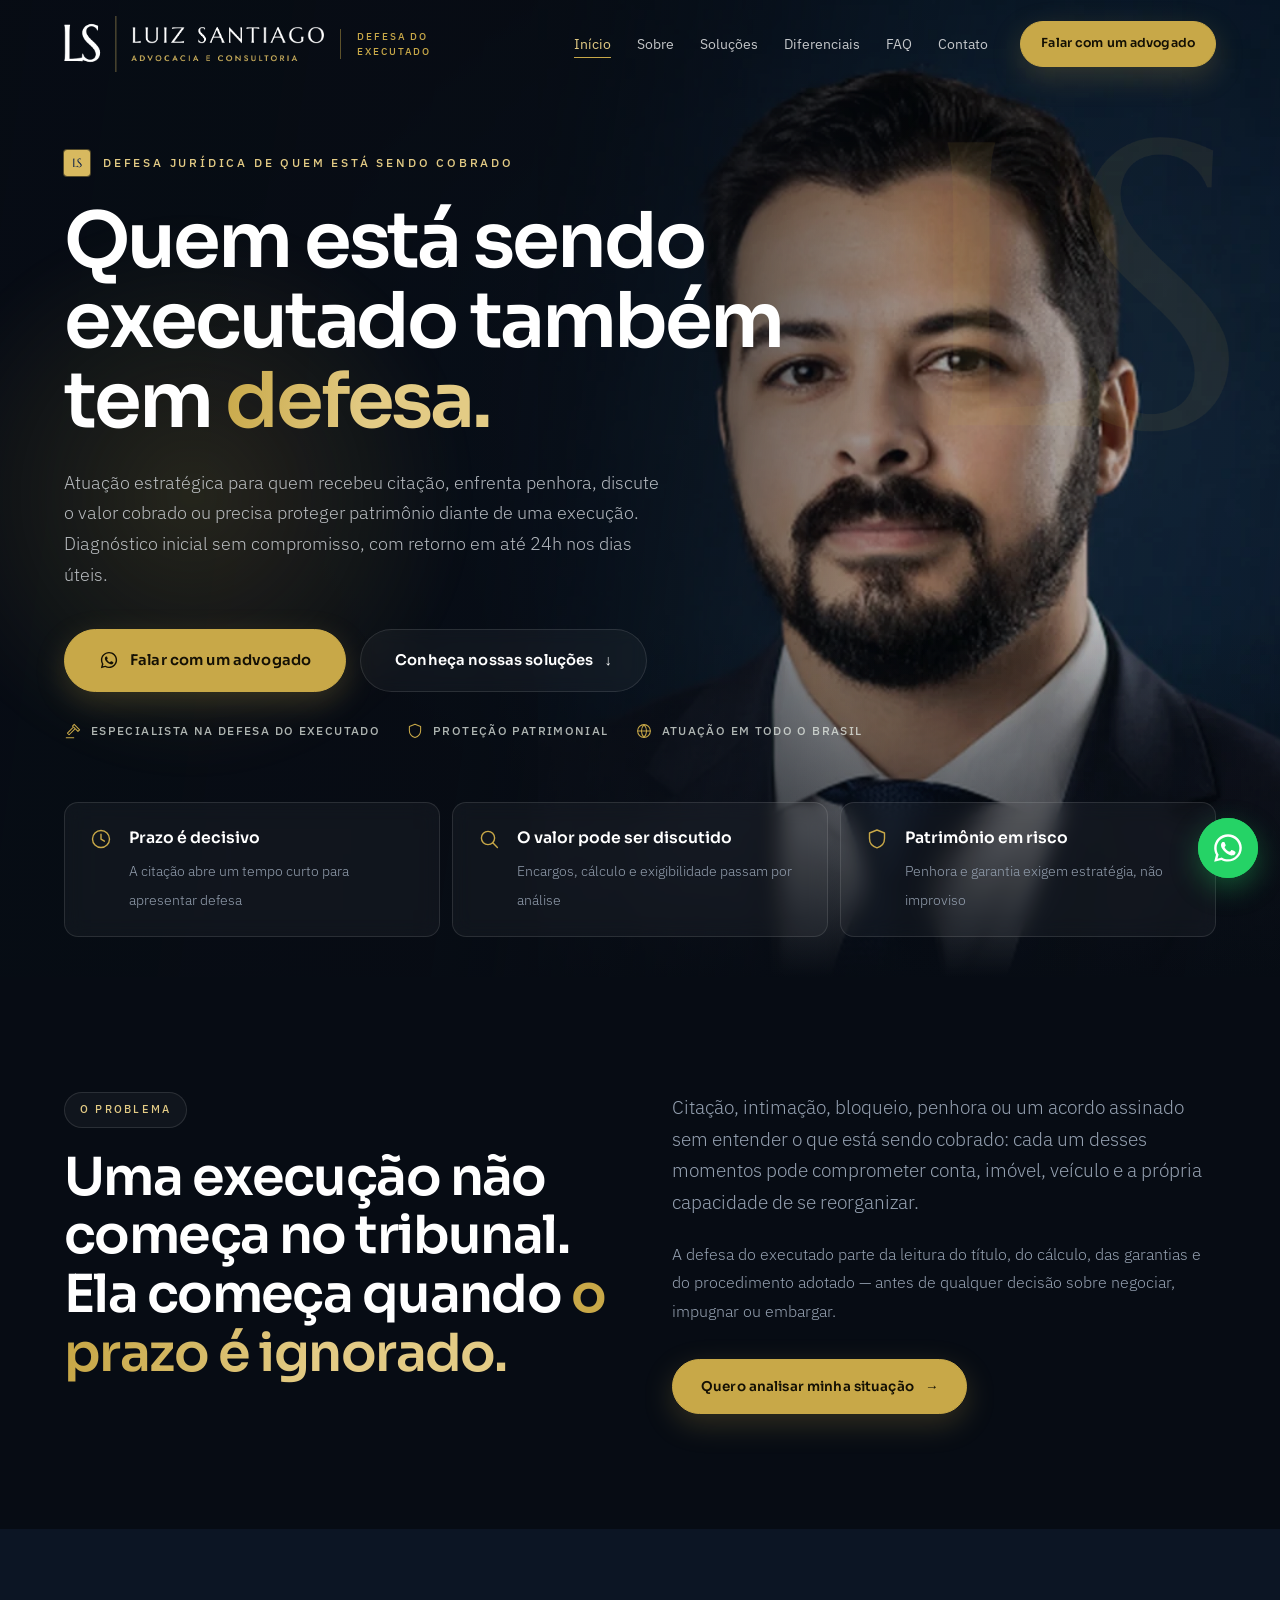
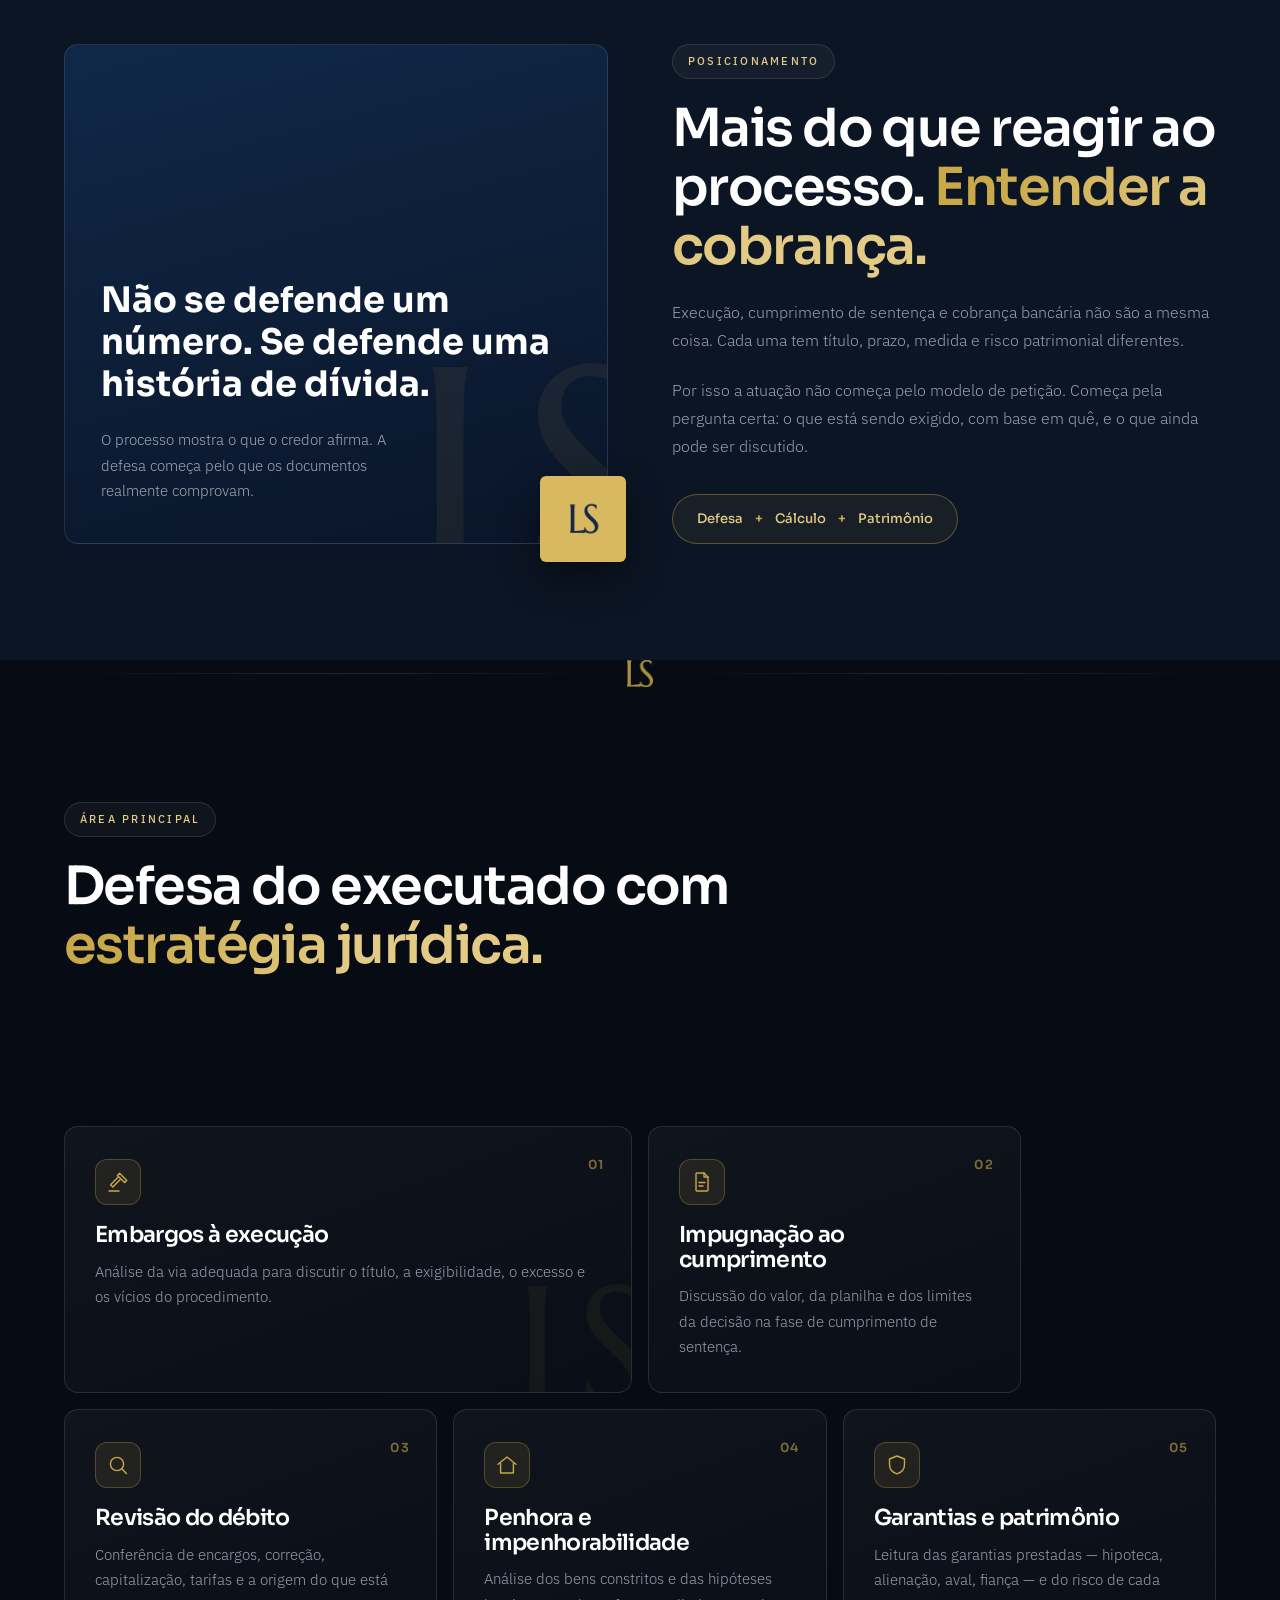
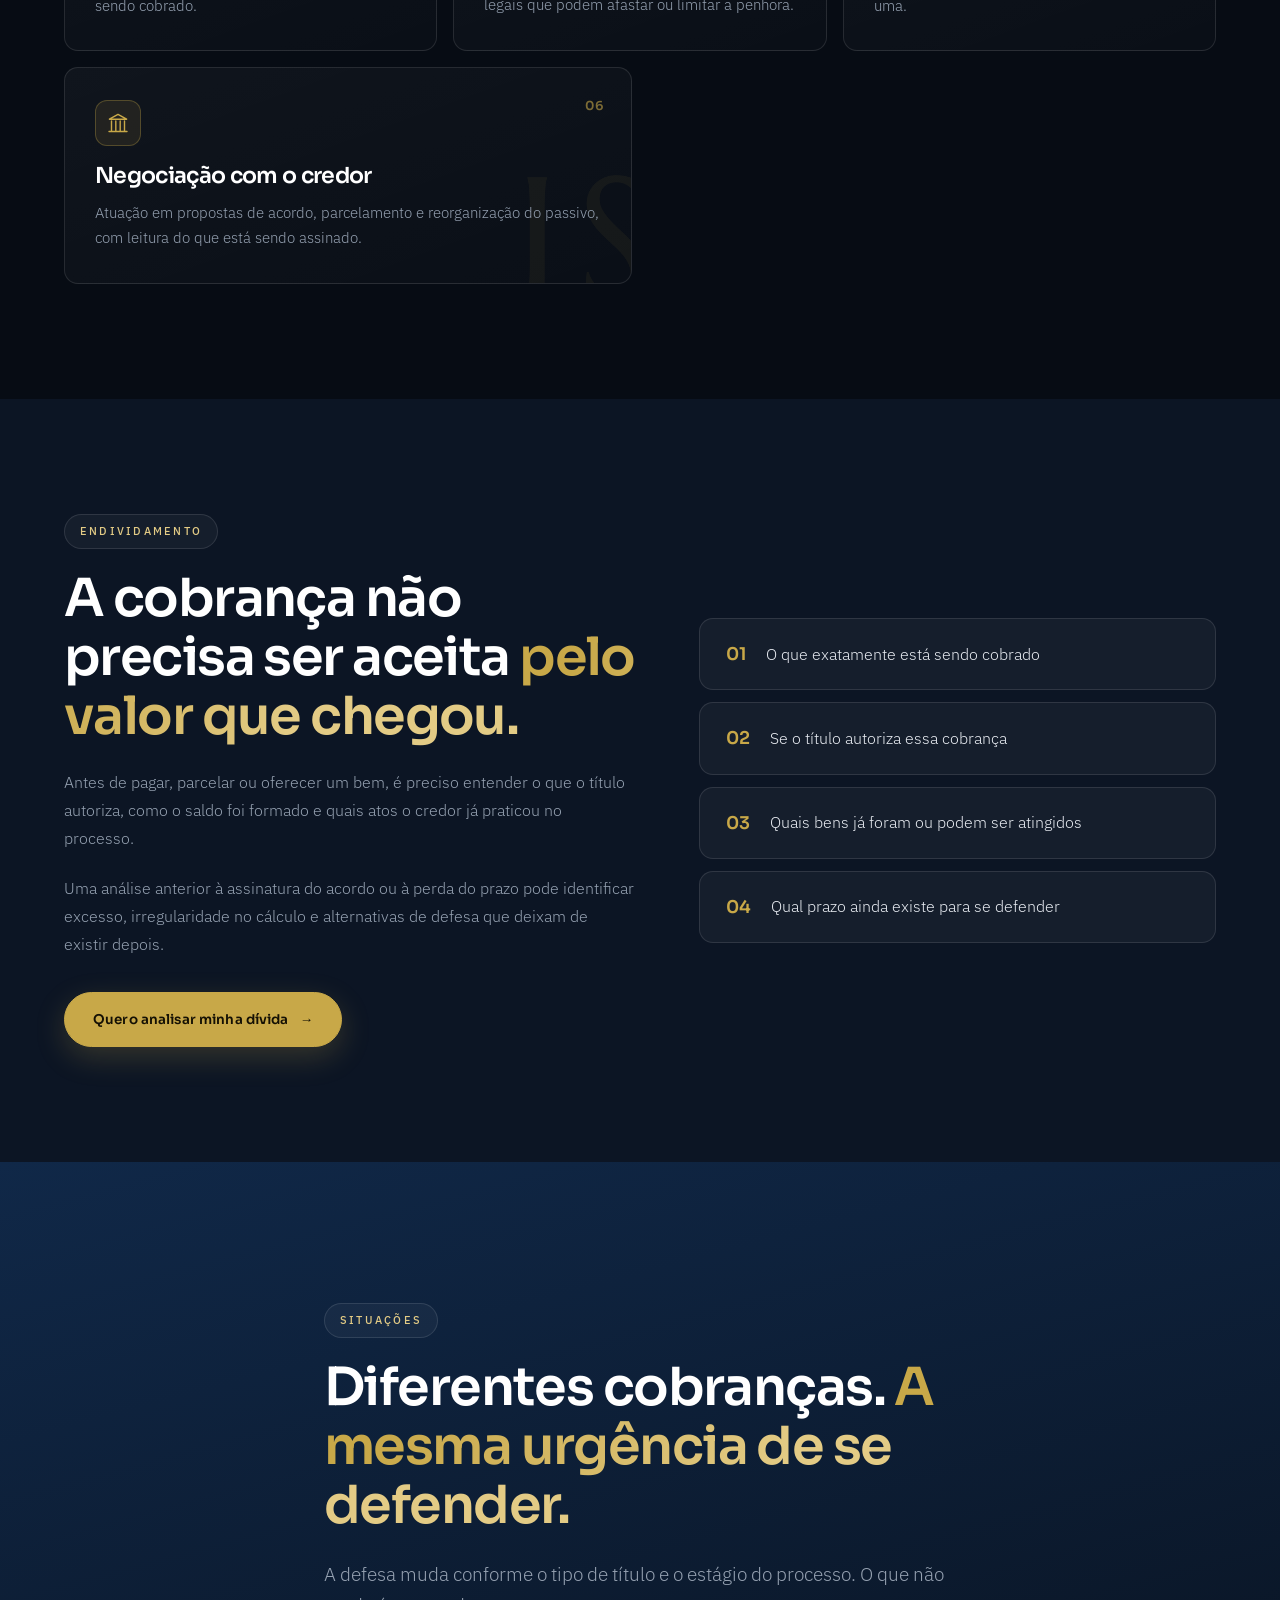
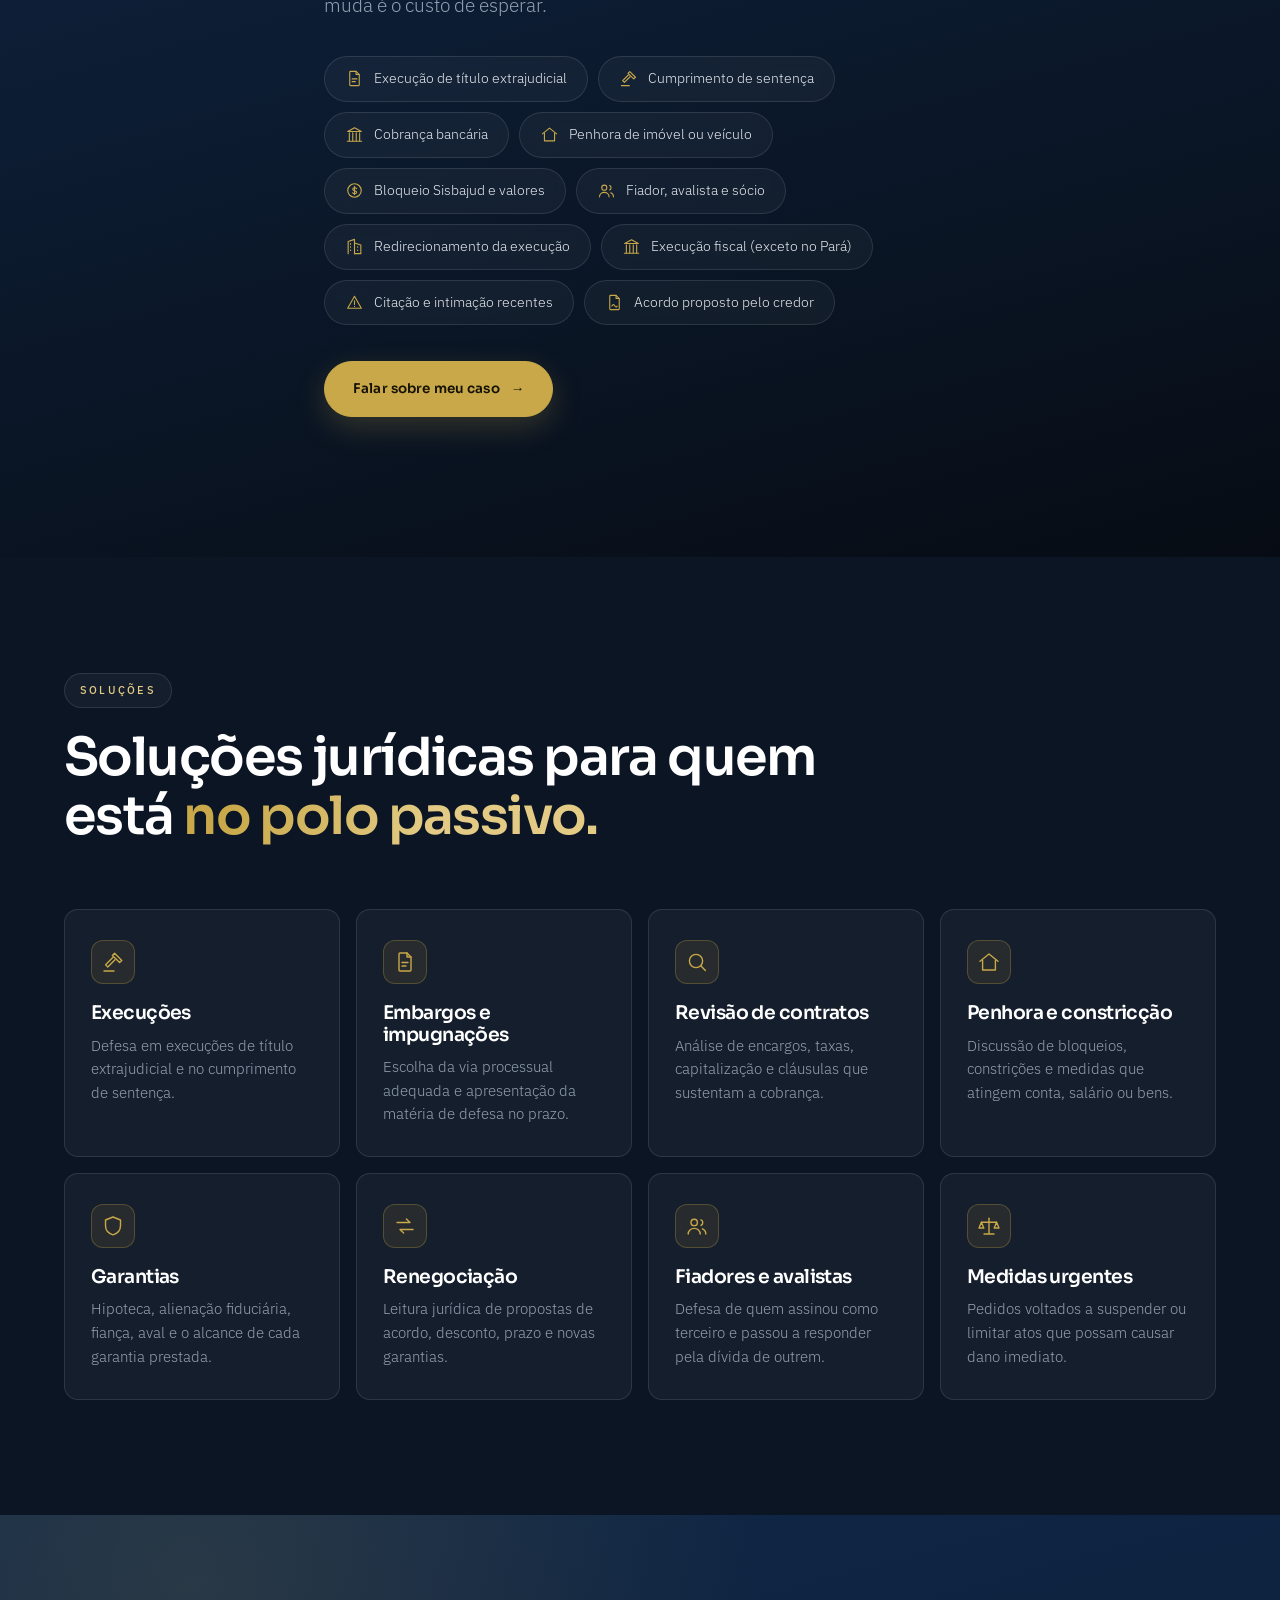
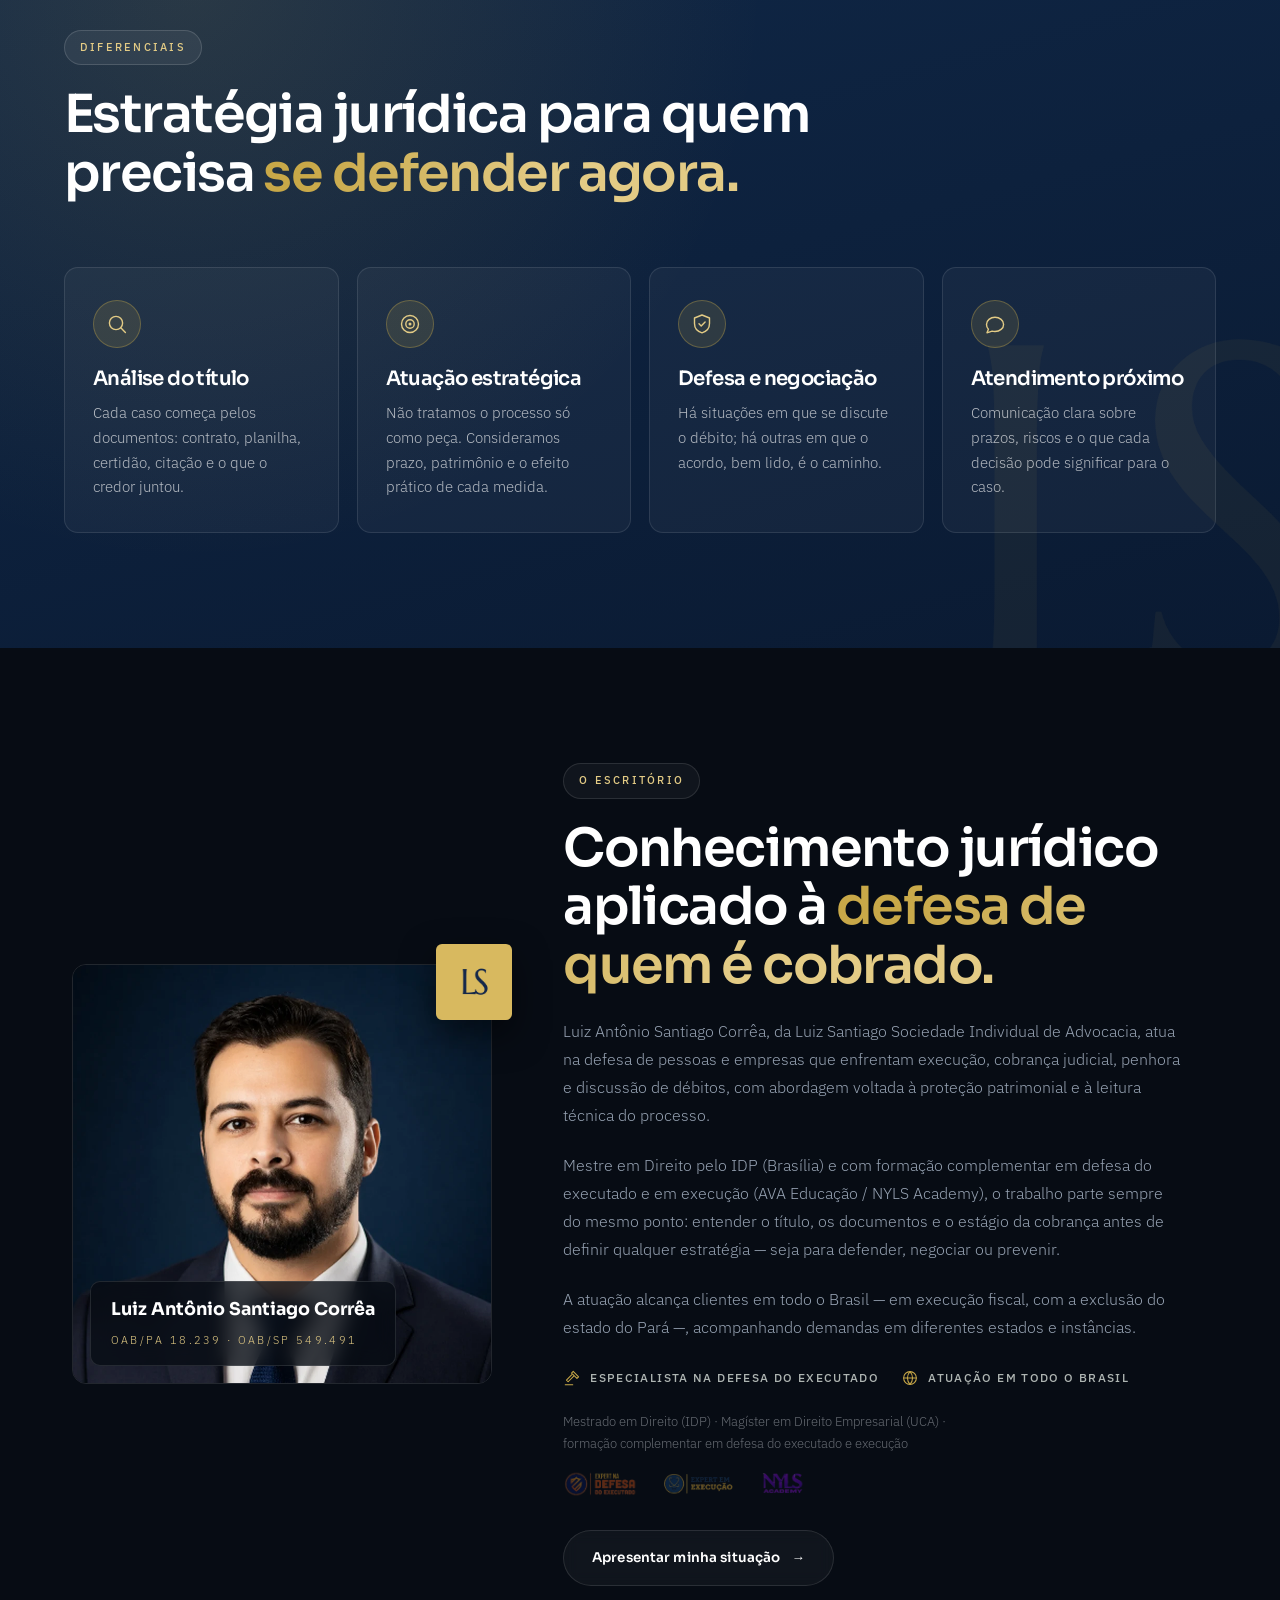
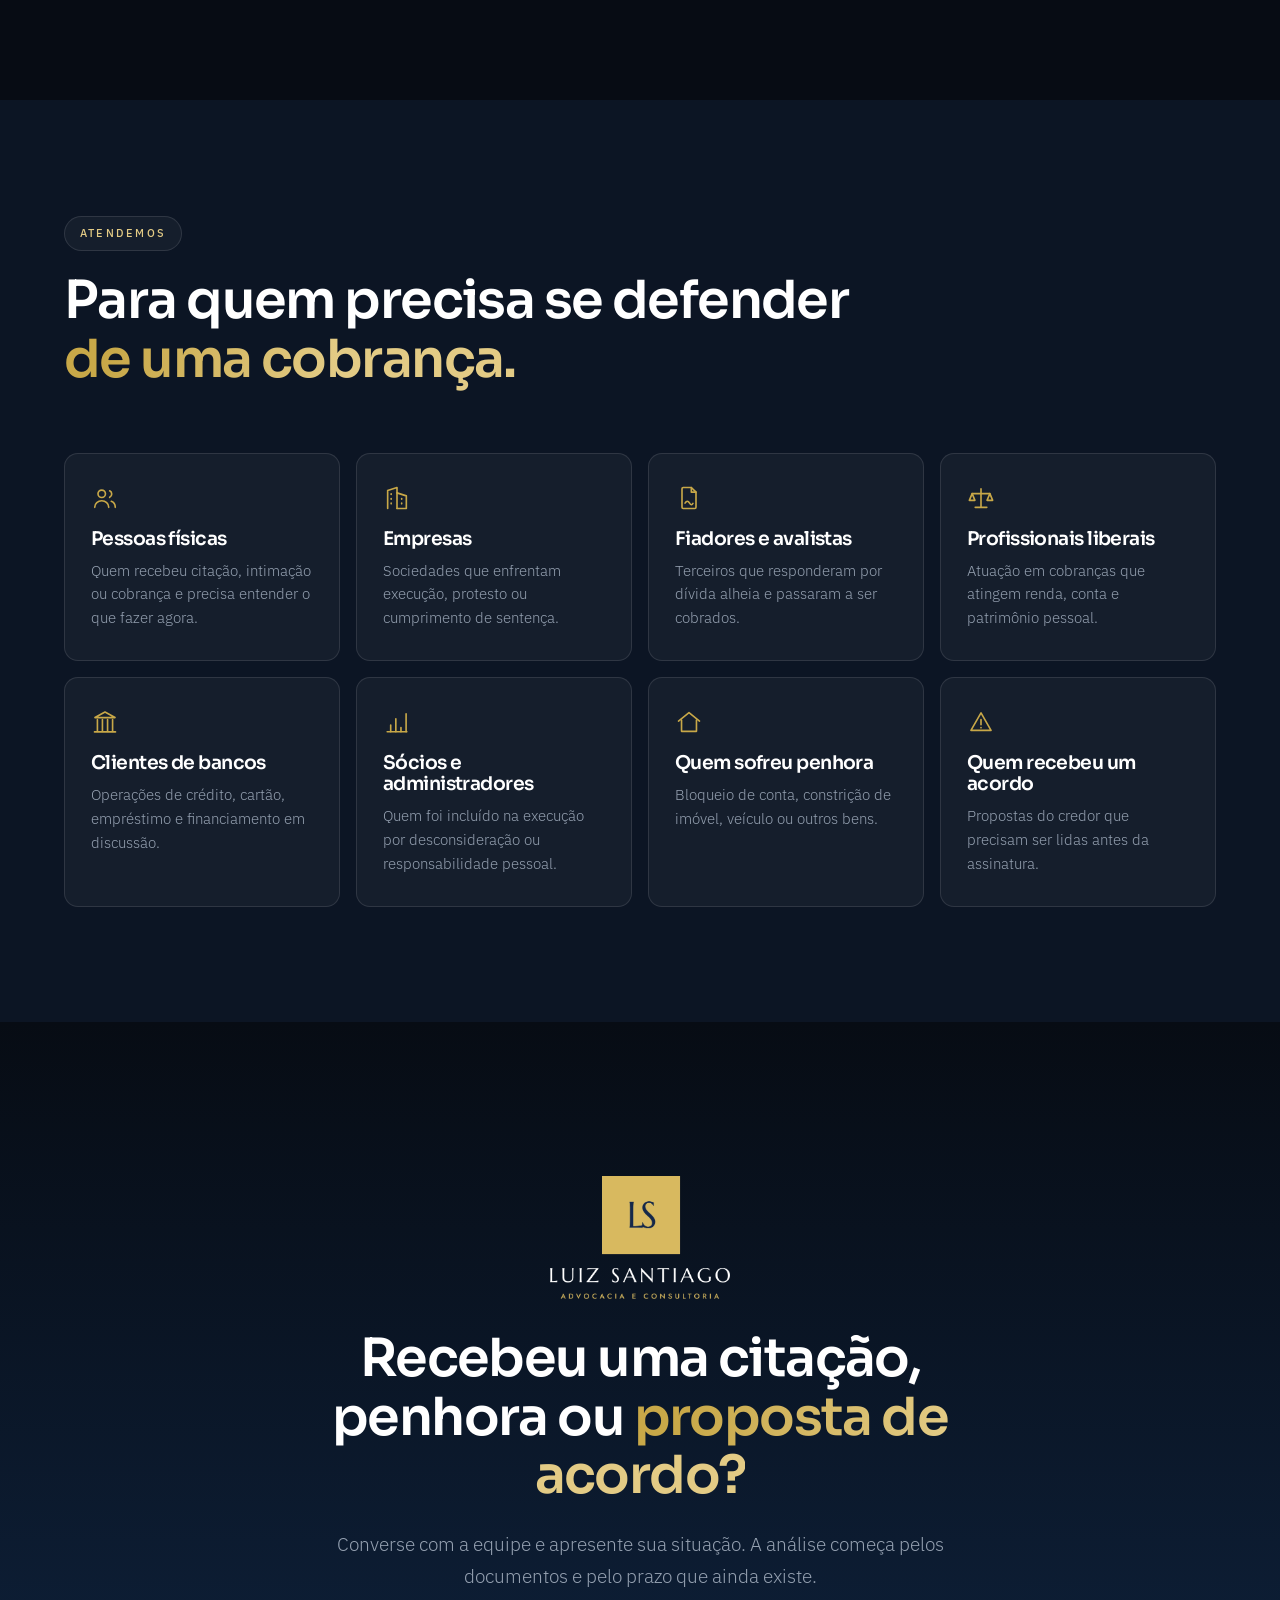
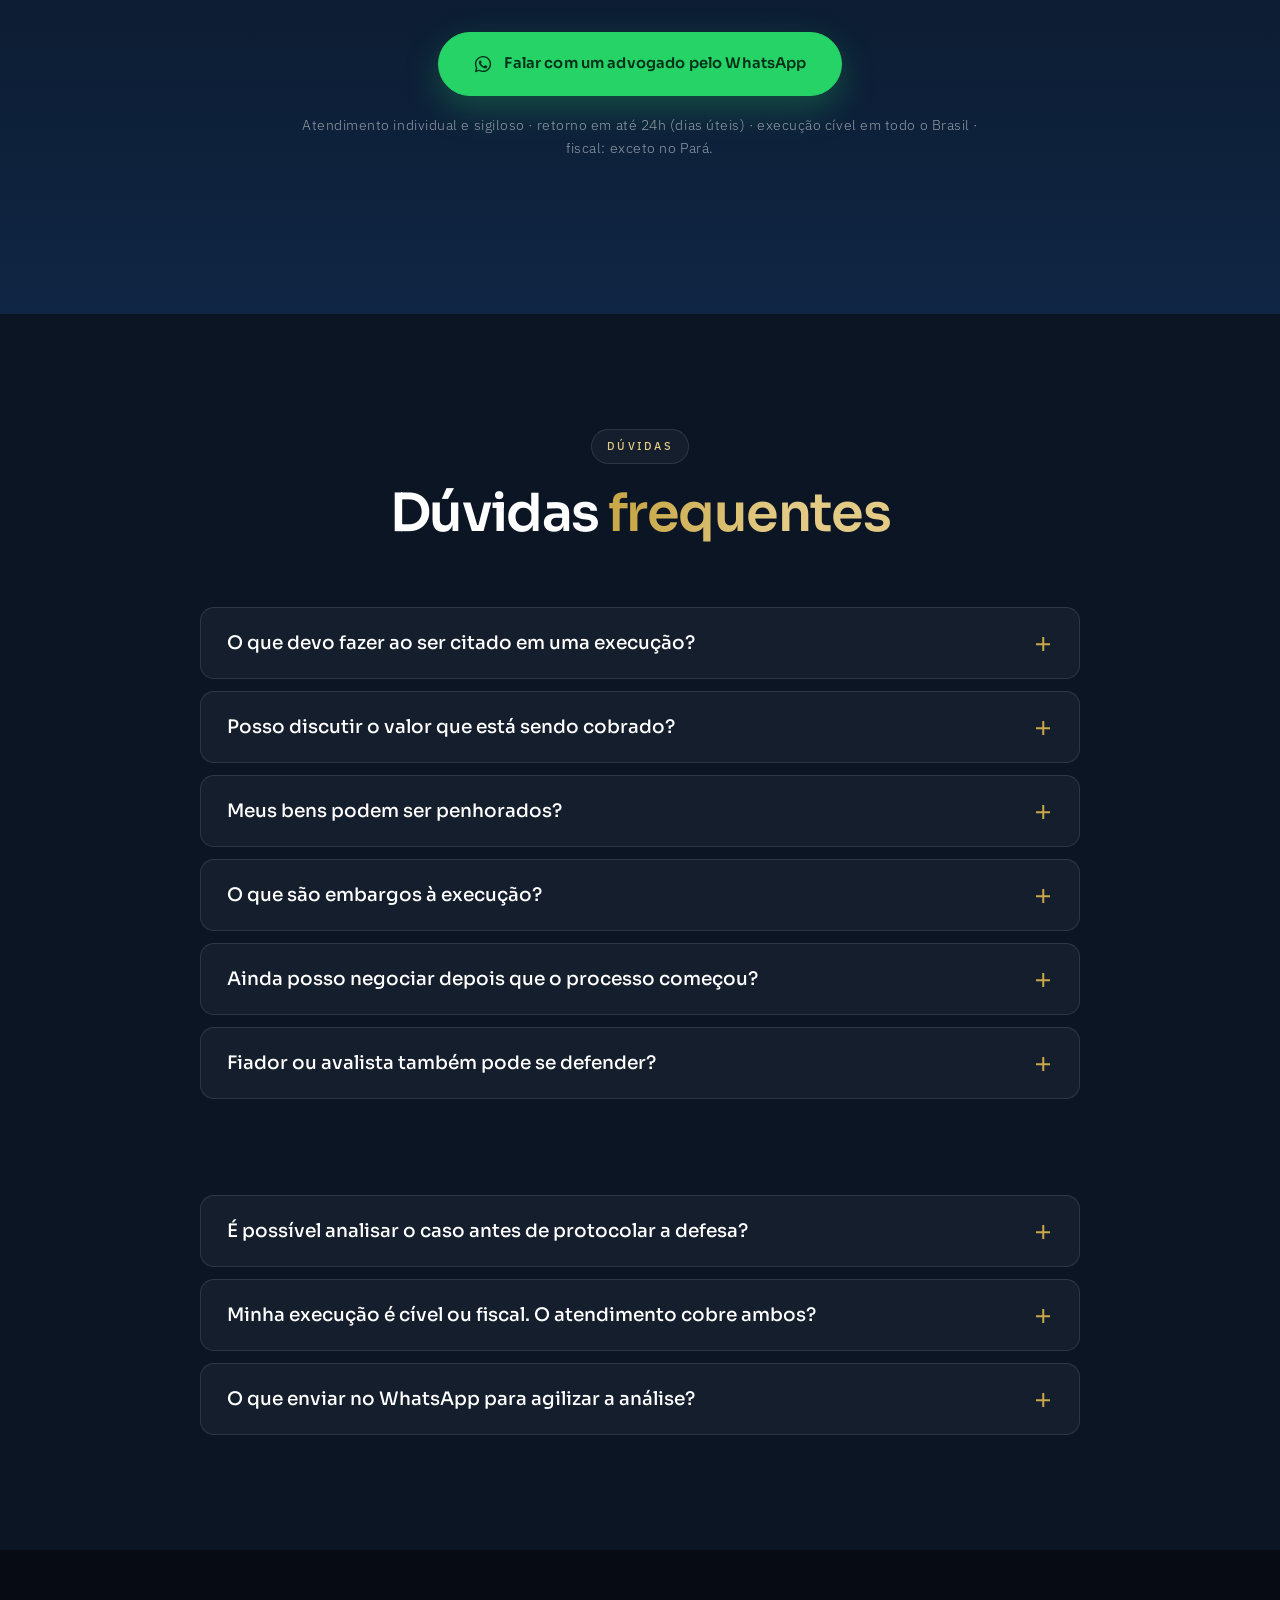
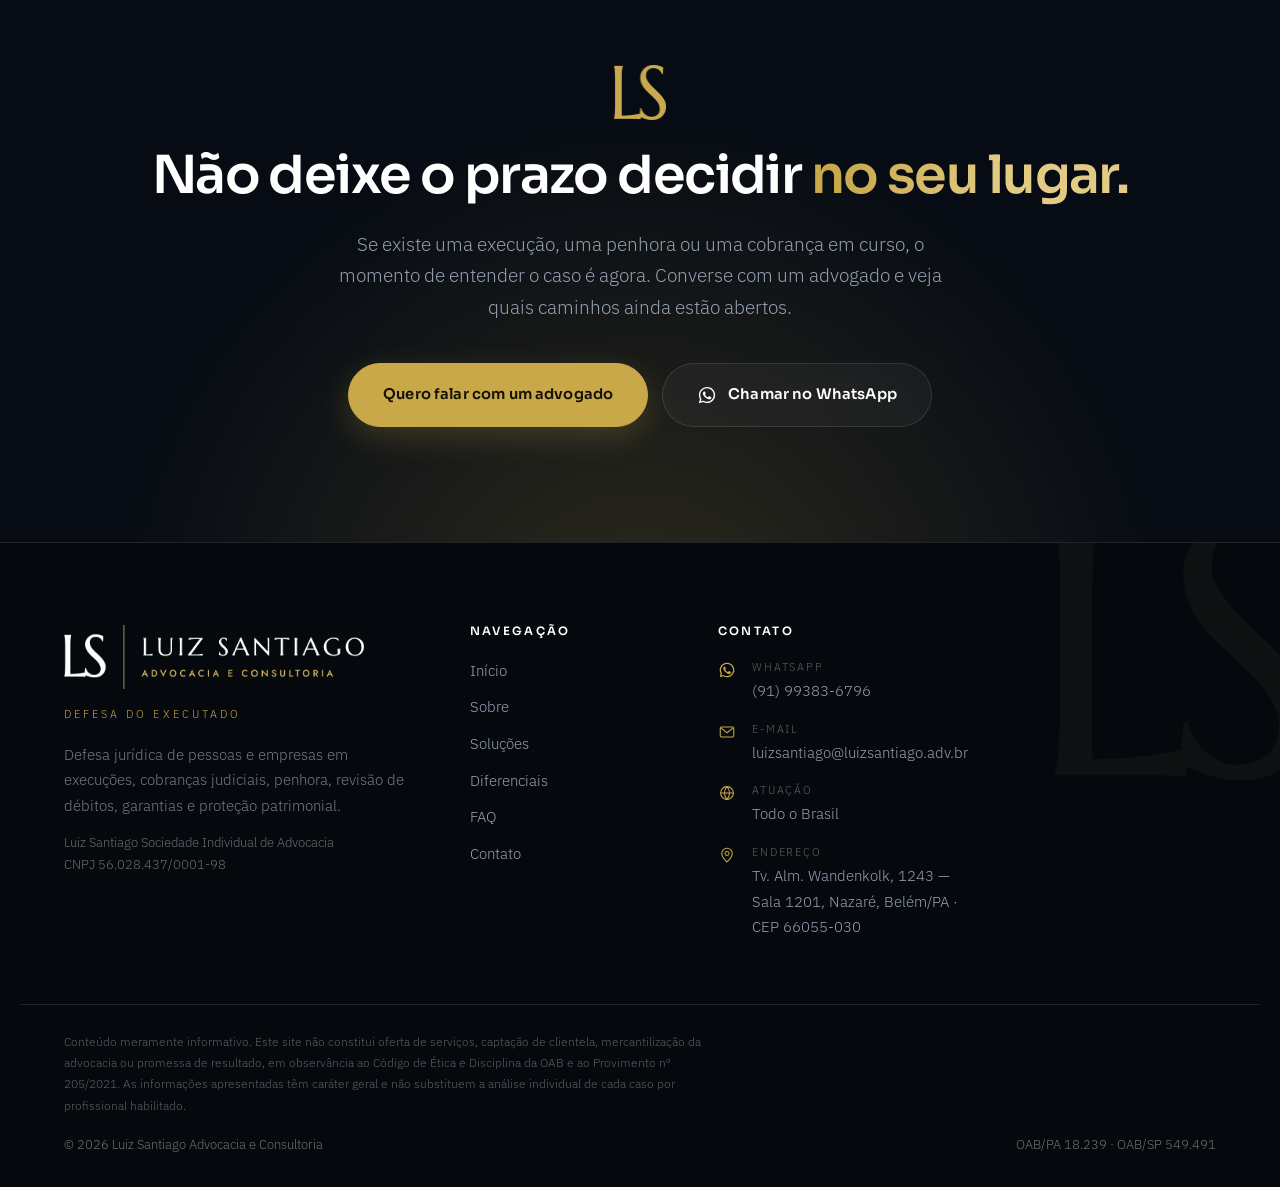
==== commit 3de04314: "Atualiza favicon com novos tamanhos e formatos, substituindo a imagem anterior por um conjunto otimi" ====
--- a/index.html
+++ b/index.html
@@ -28,8 +28,12 @@
 <meta name="twitter:image" content="https://www.luizsantiagolaw.com.br/assets/og/og-cover.jpg">
 <meta name="twitter:image:alt" content="Luiz Antônio Santiago Corrêa — Luiz Santiago Advocacia, defesa jurídica do executado.">
 
-<link rel="icon" type="image/png" sizes="960x960" href="assets/marca/simbolo-marinho.png">
-<link rel="apple-touch-icon" sizes="960x960" href="assets/marca/simbolo-marinho.png">
+<link rel="icon" href="assets/favicon/favicon.ico?v=2" sizes="any">
+<link rel="icon" type="image/png" sizes="32x32" href="assets/favicon/favicon-32.png?v=2">
+<link rel="icon" type="image/png" sizes="48x48" href="assets/favicon/favicon-48.png?v=2">
+<link rel="icon" type="image/png" sizes="192x192" href="assets/favicon/favicon-192.png?v=2">
+<link rel="icon" type="image/png" sizes="512x512" href="assets/favicon/favicon-512.png?v=2">
+<link rel="apple-touch-icon" href="assets/favicon/apple-touch-icon.png?v=2">
 
 <link rel="preconnect" href="https://fonts.googleapis.com">
 <link rel="preconnect" href="https://fonts.gstatic.com" crossorigin>
